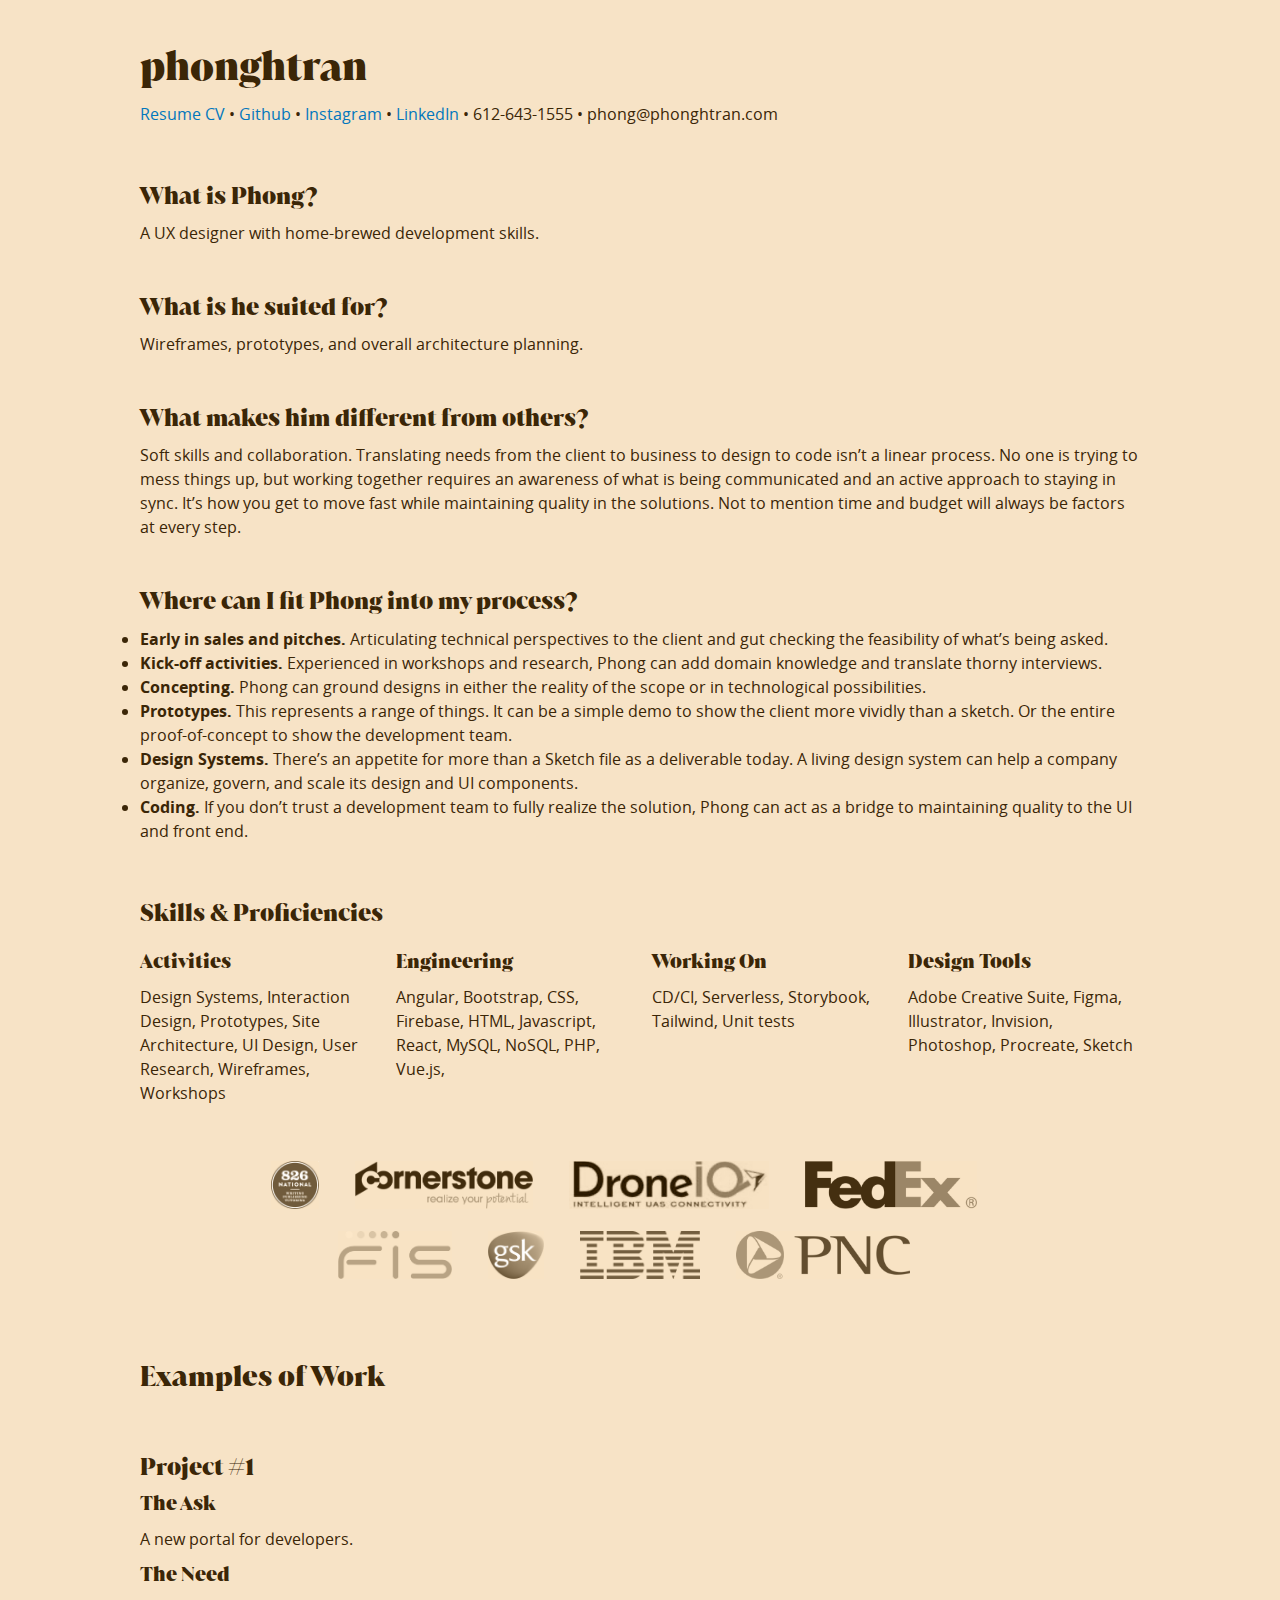
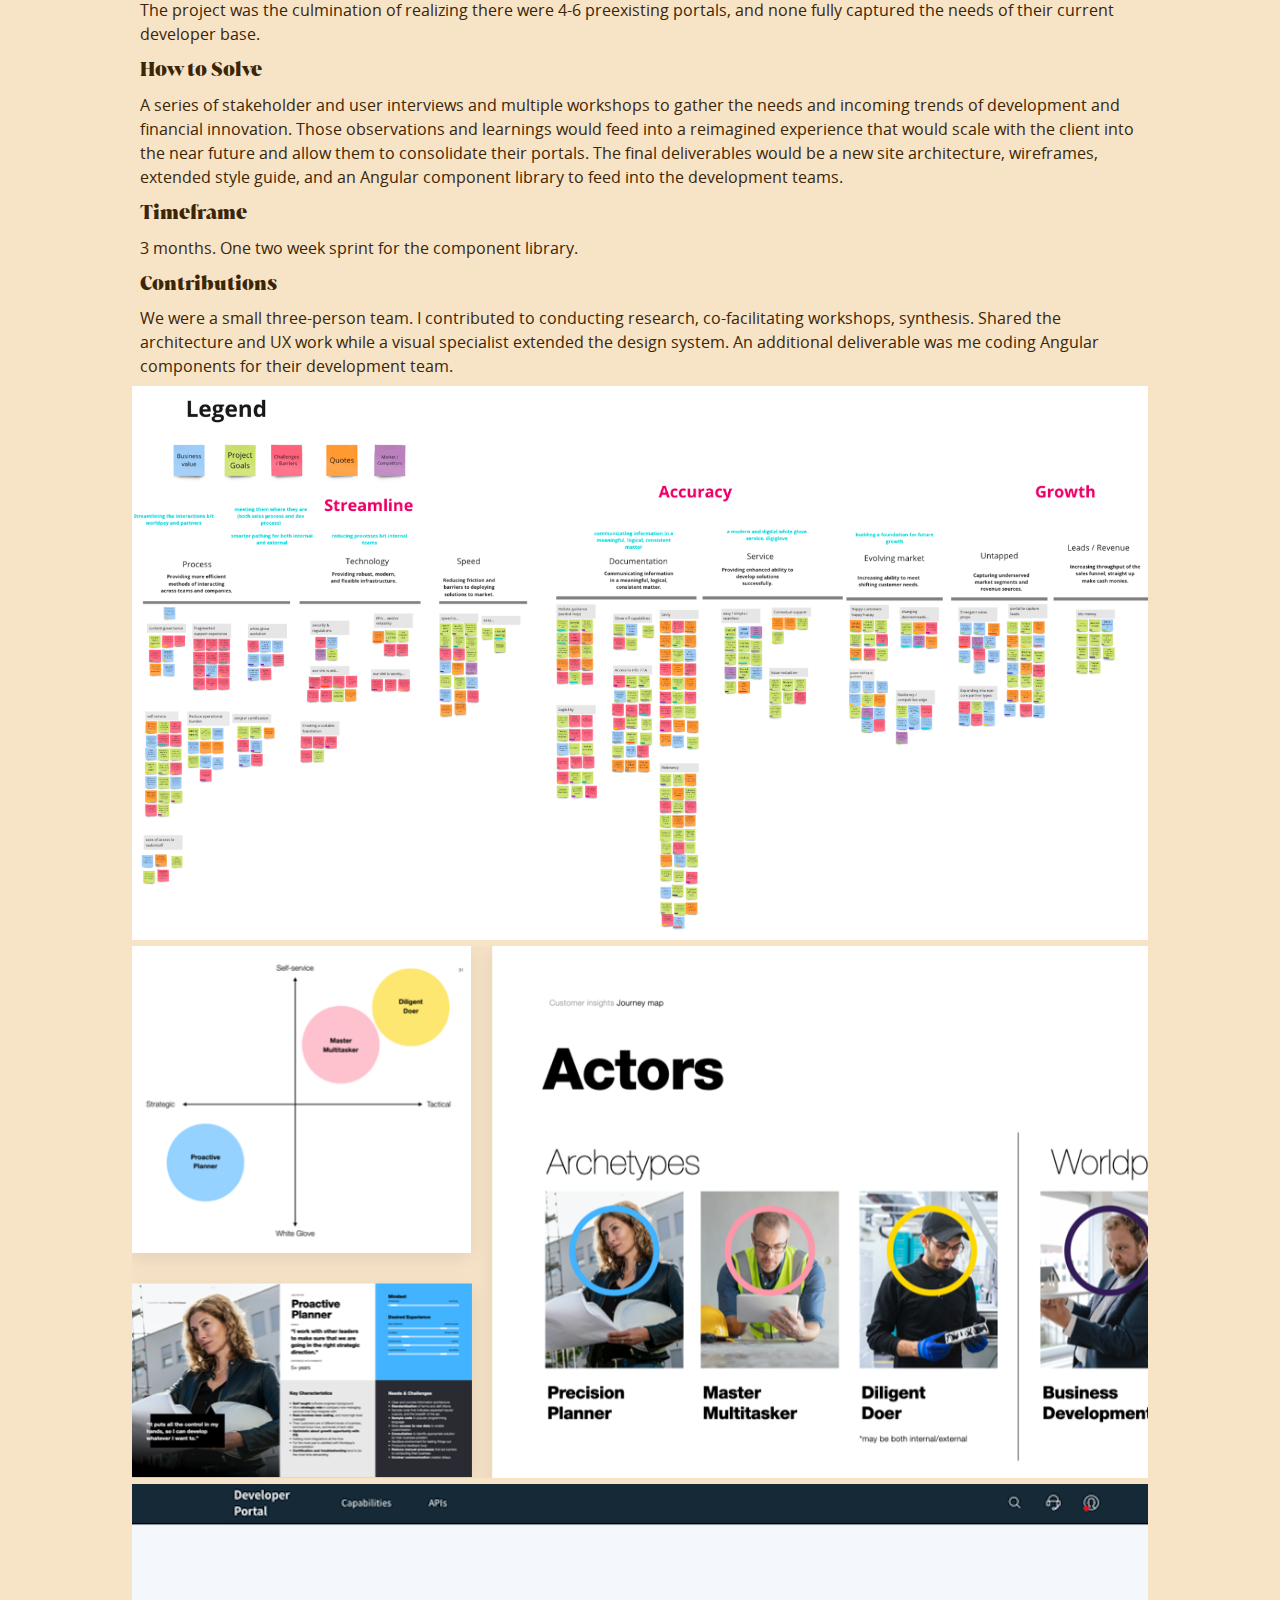
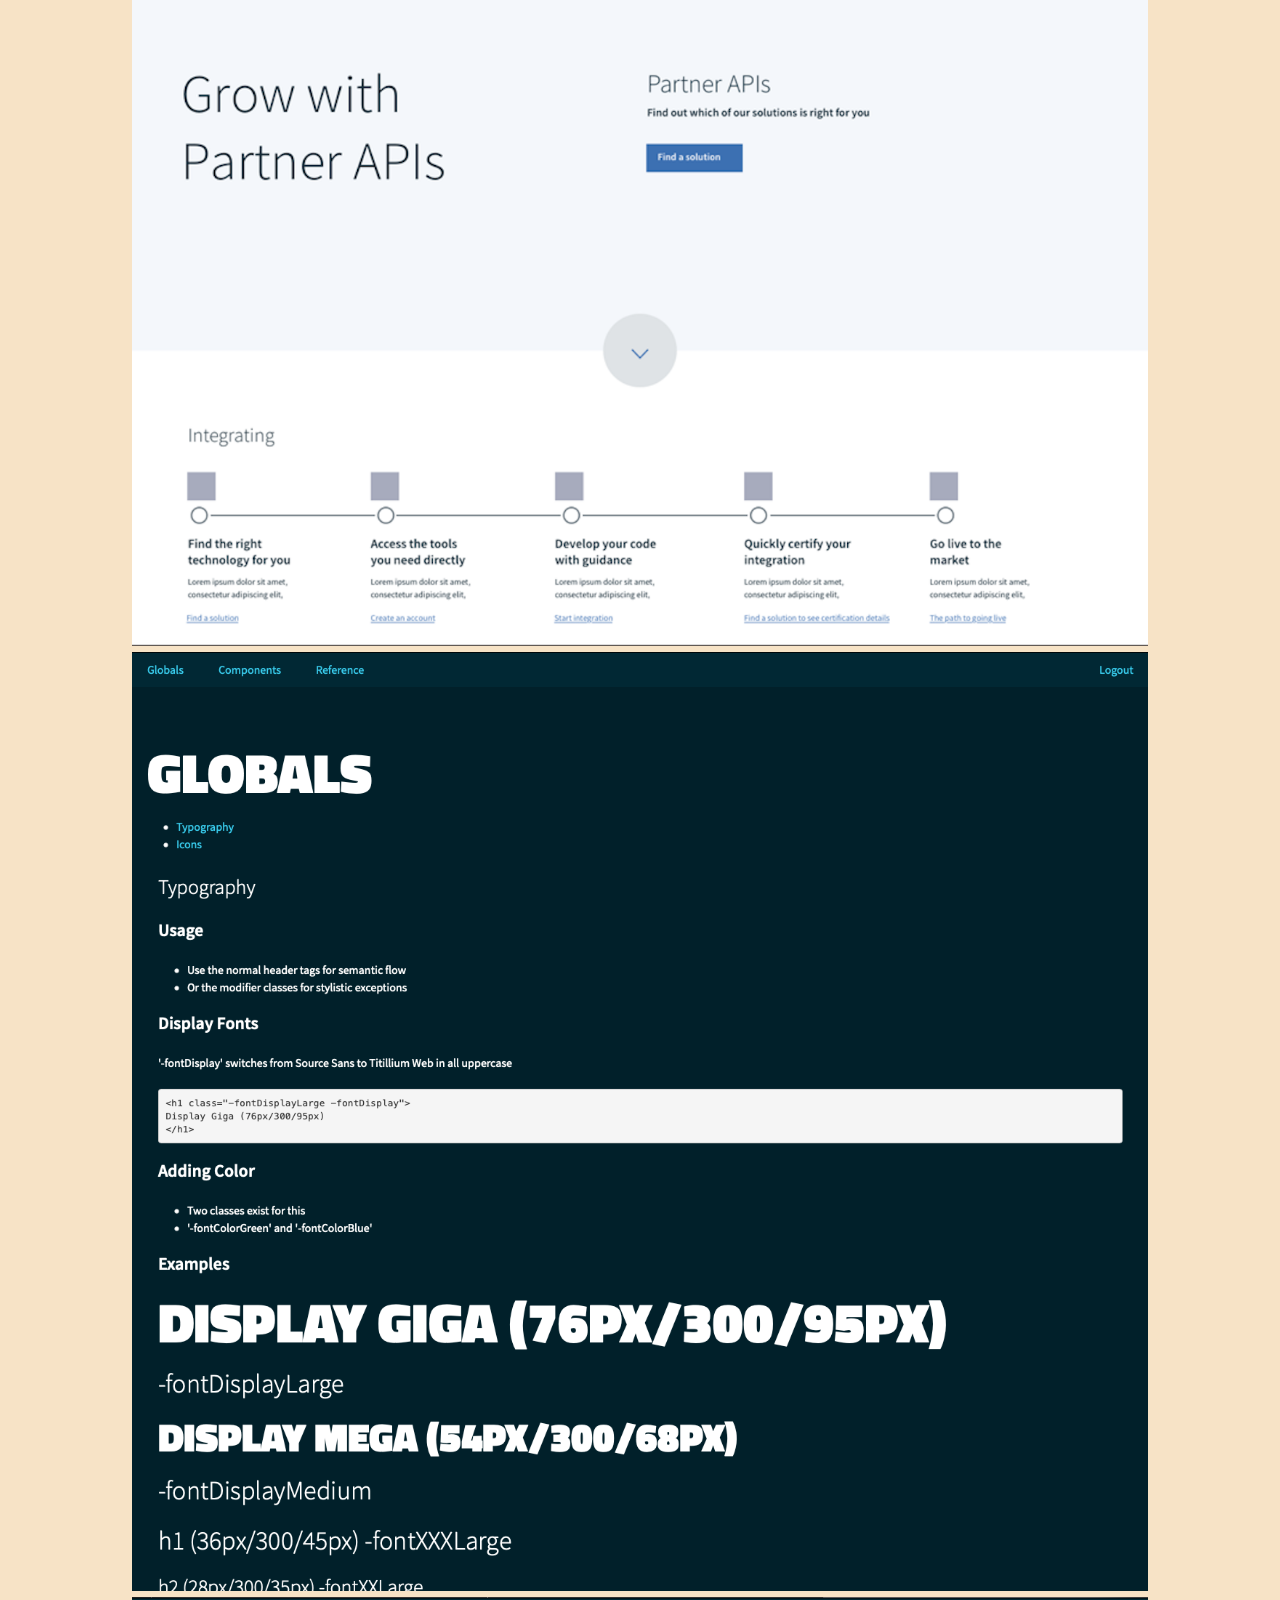
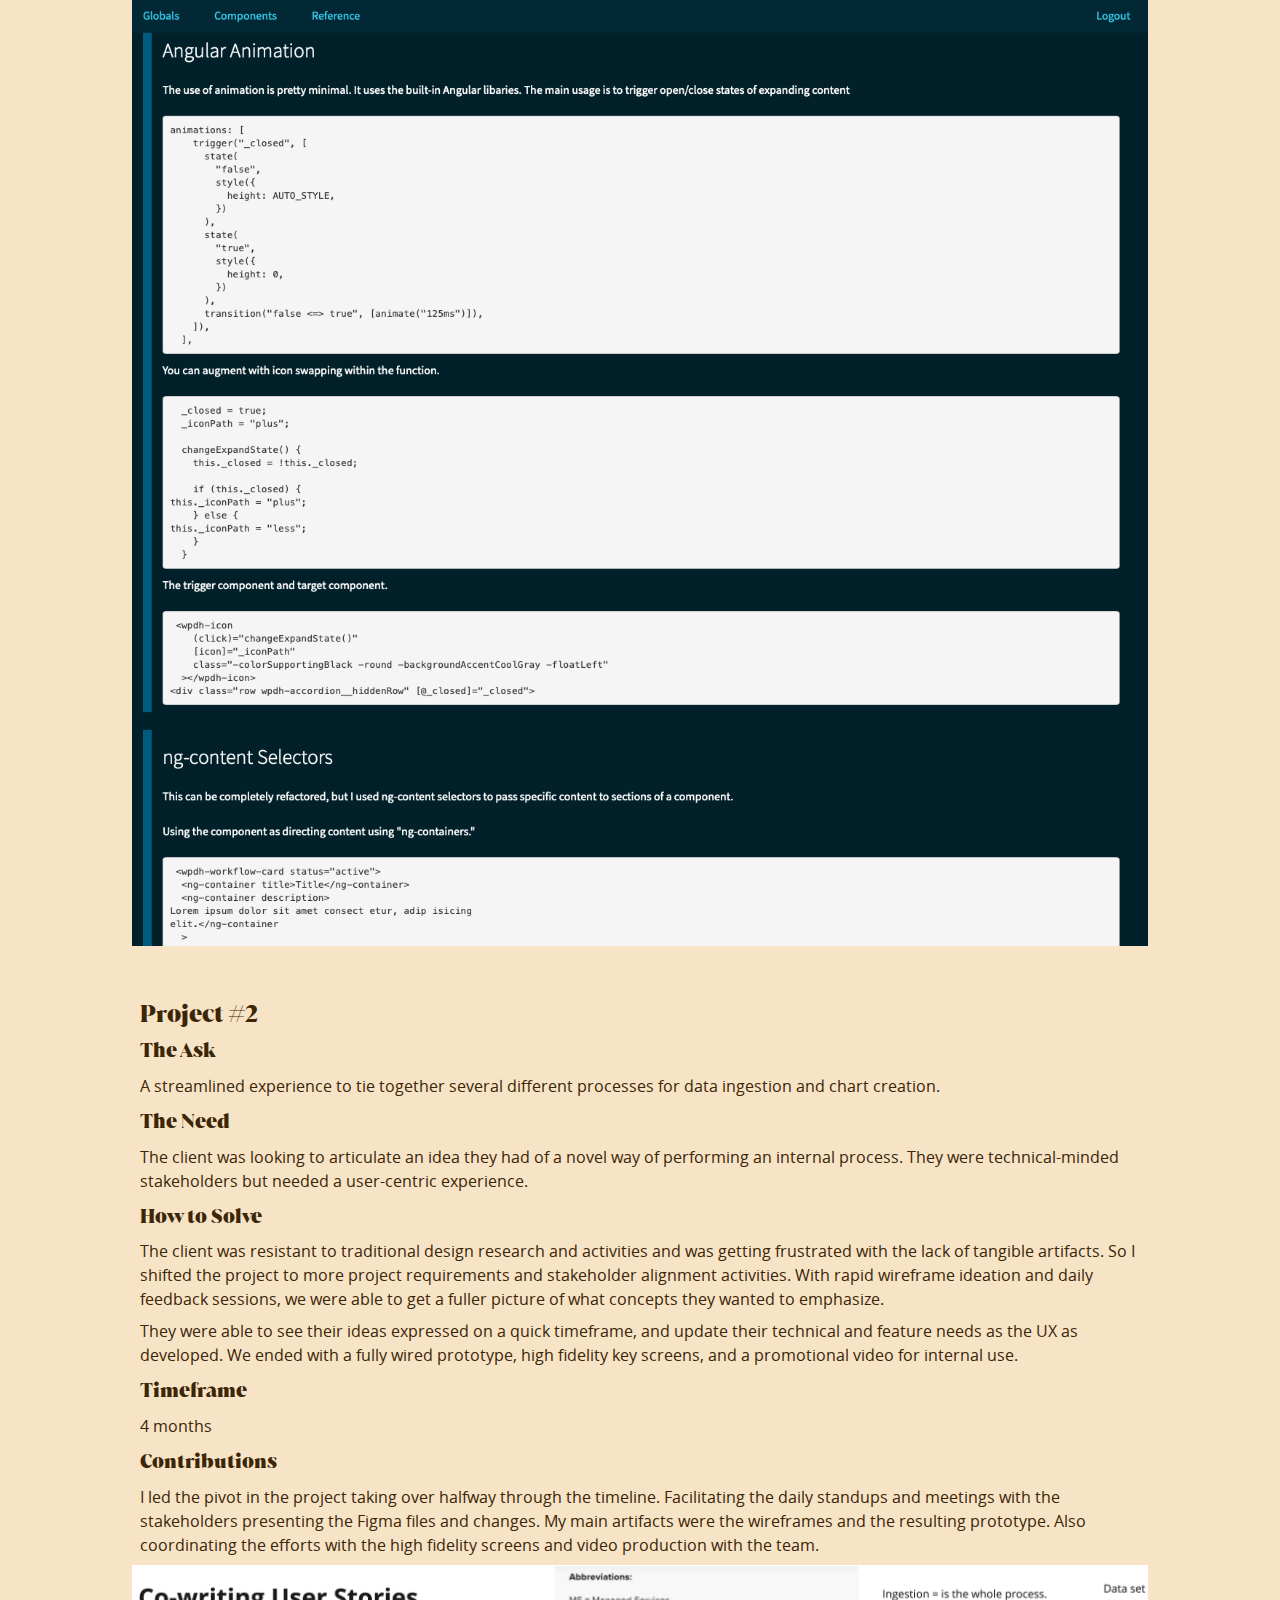
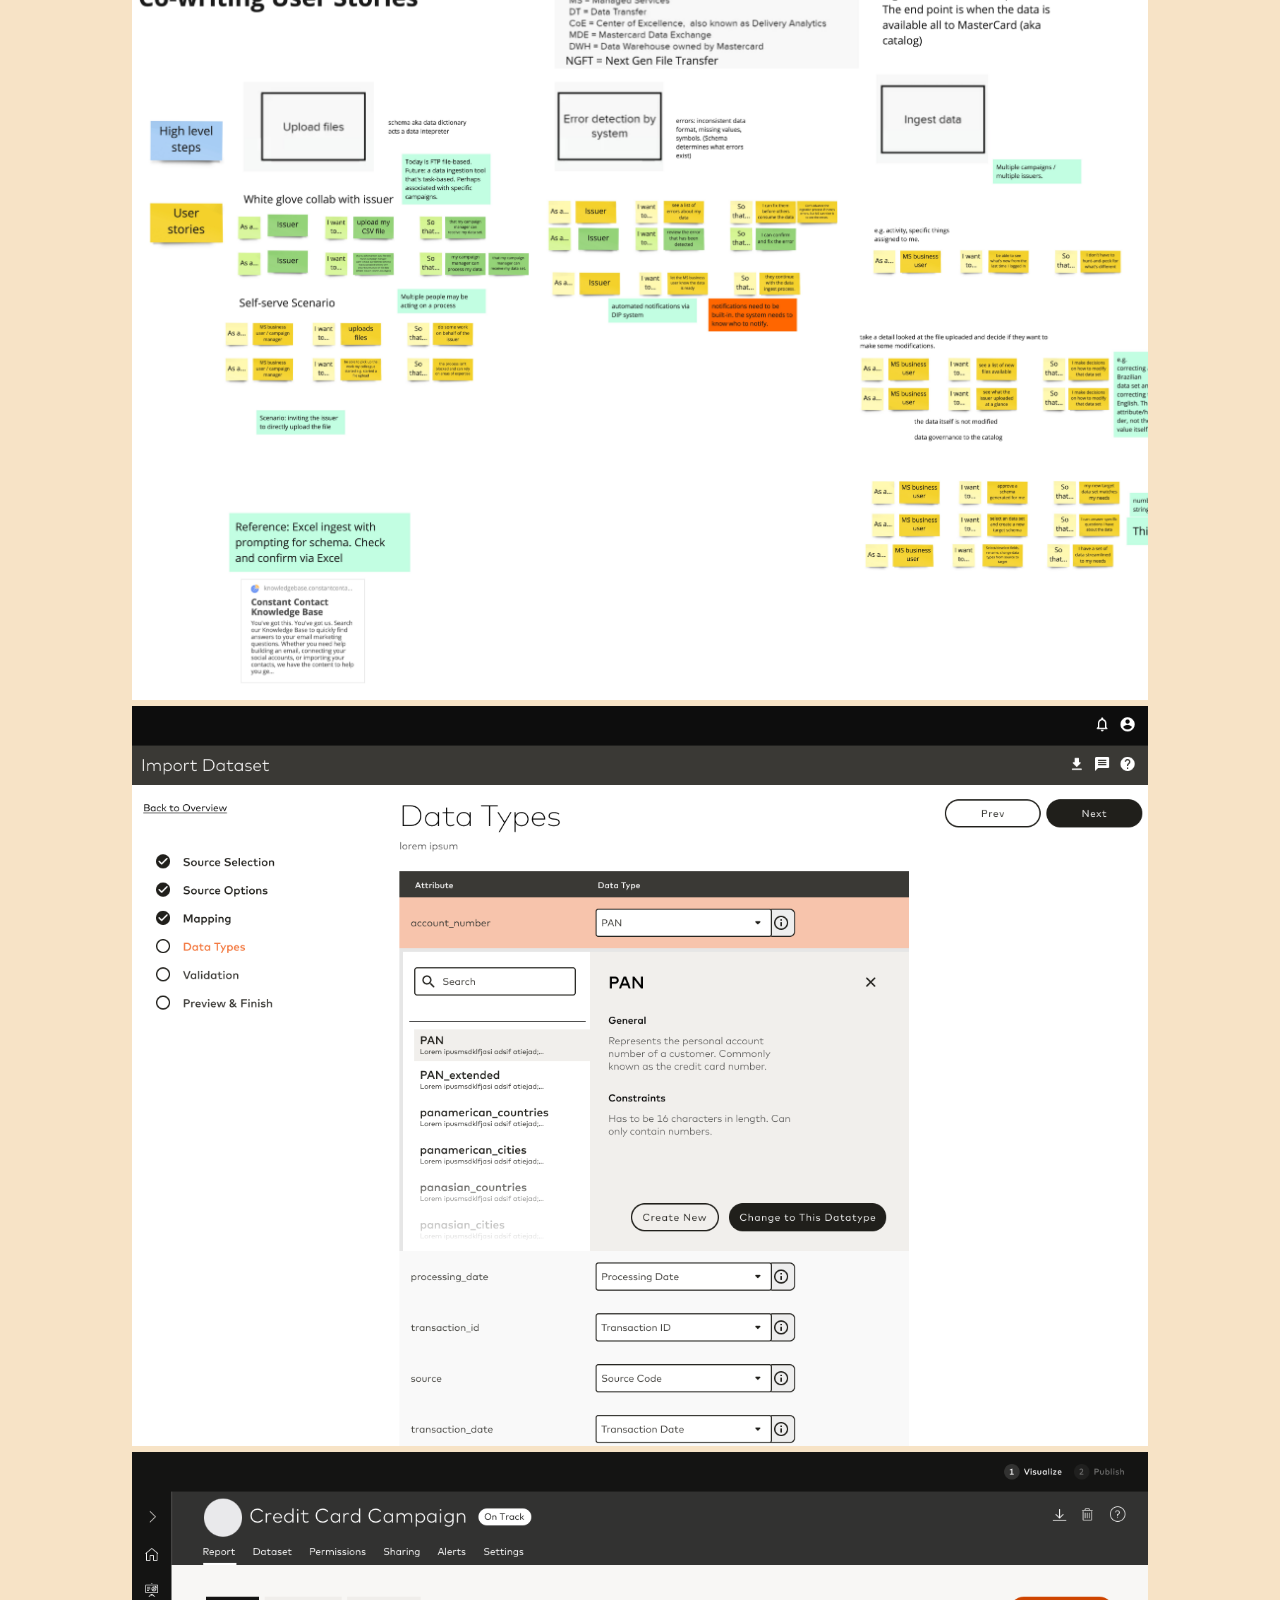
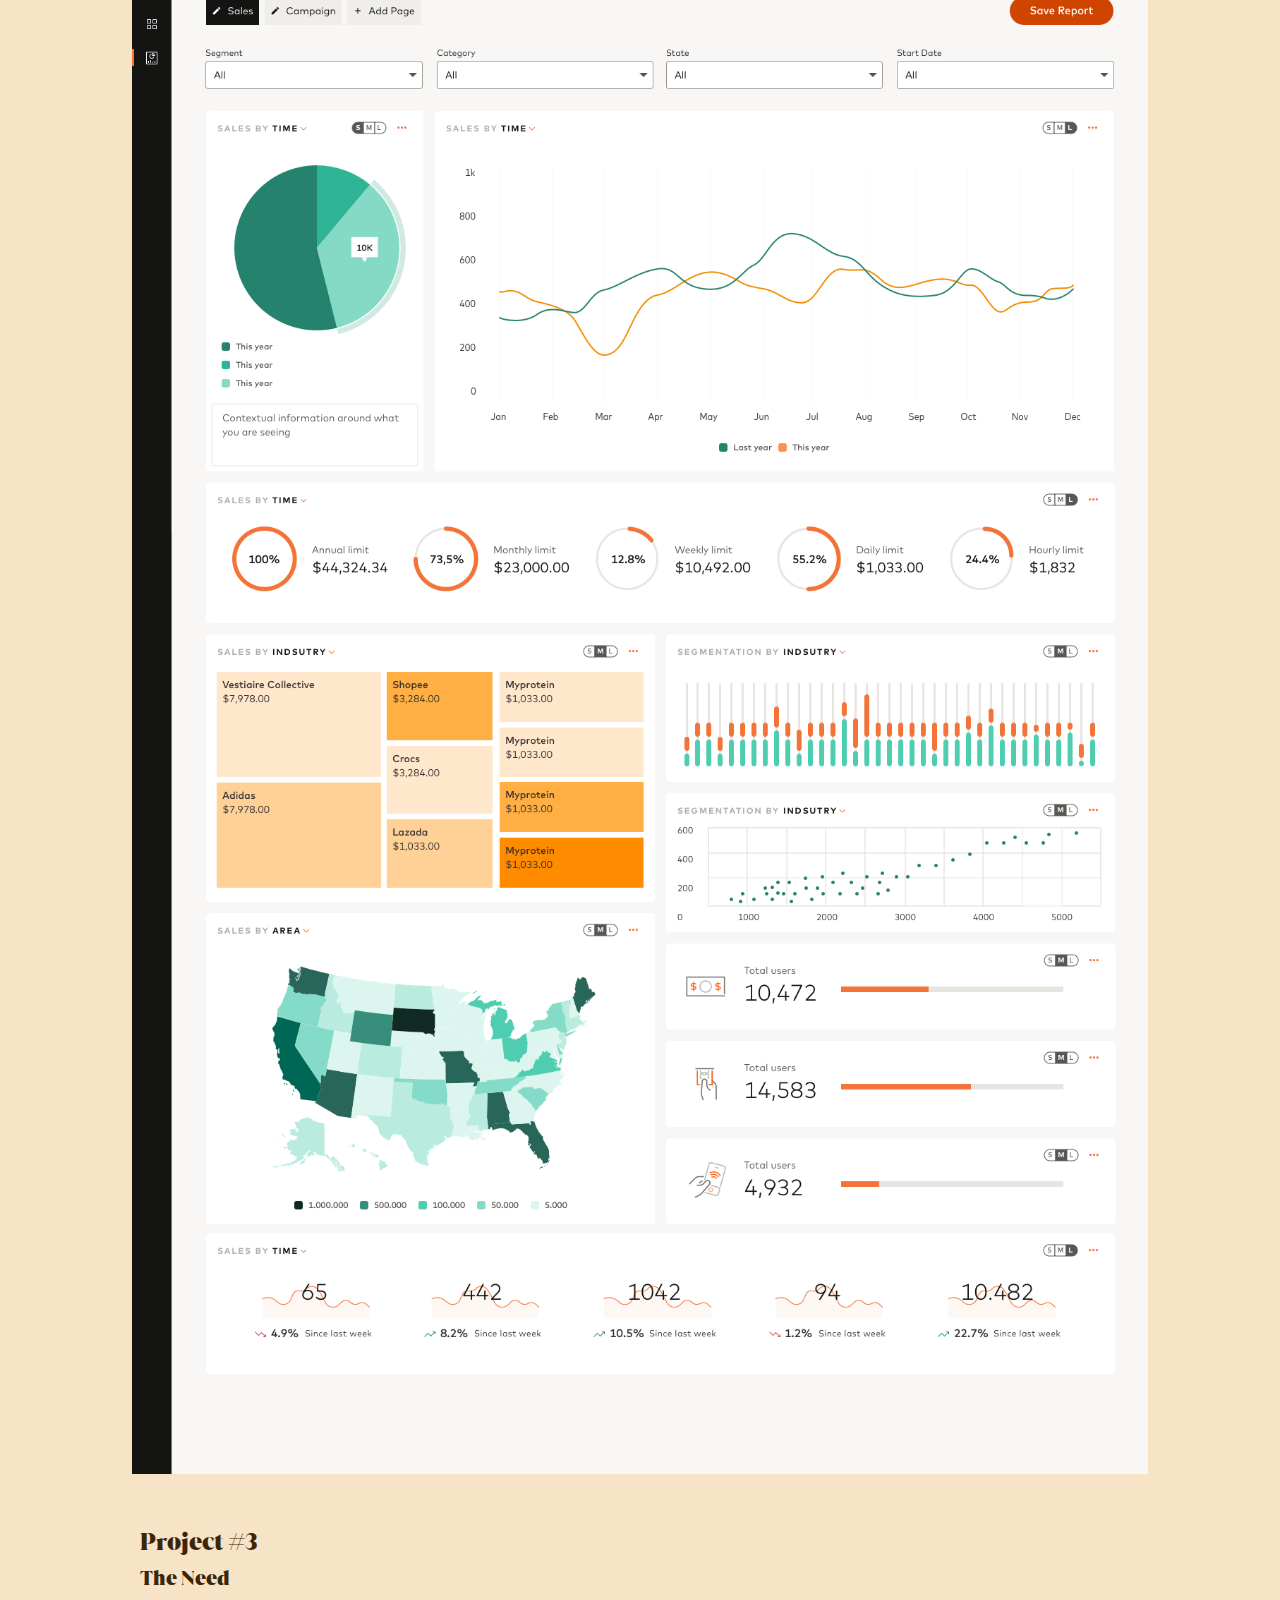
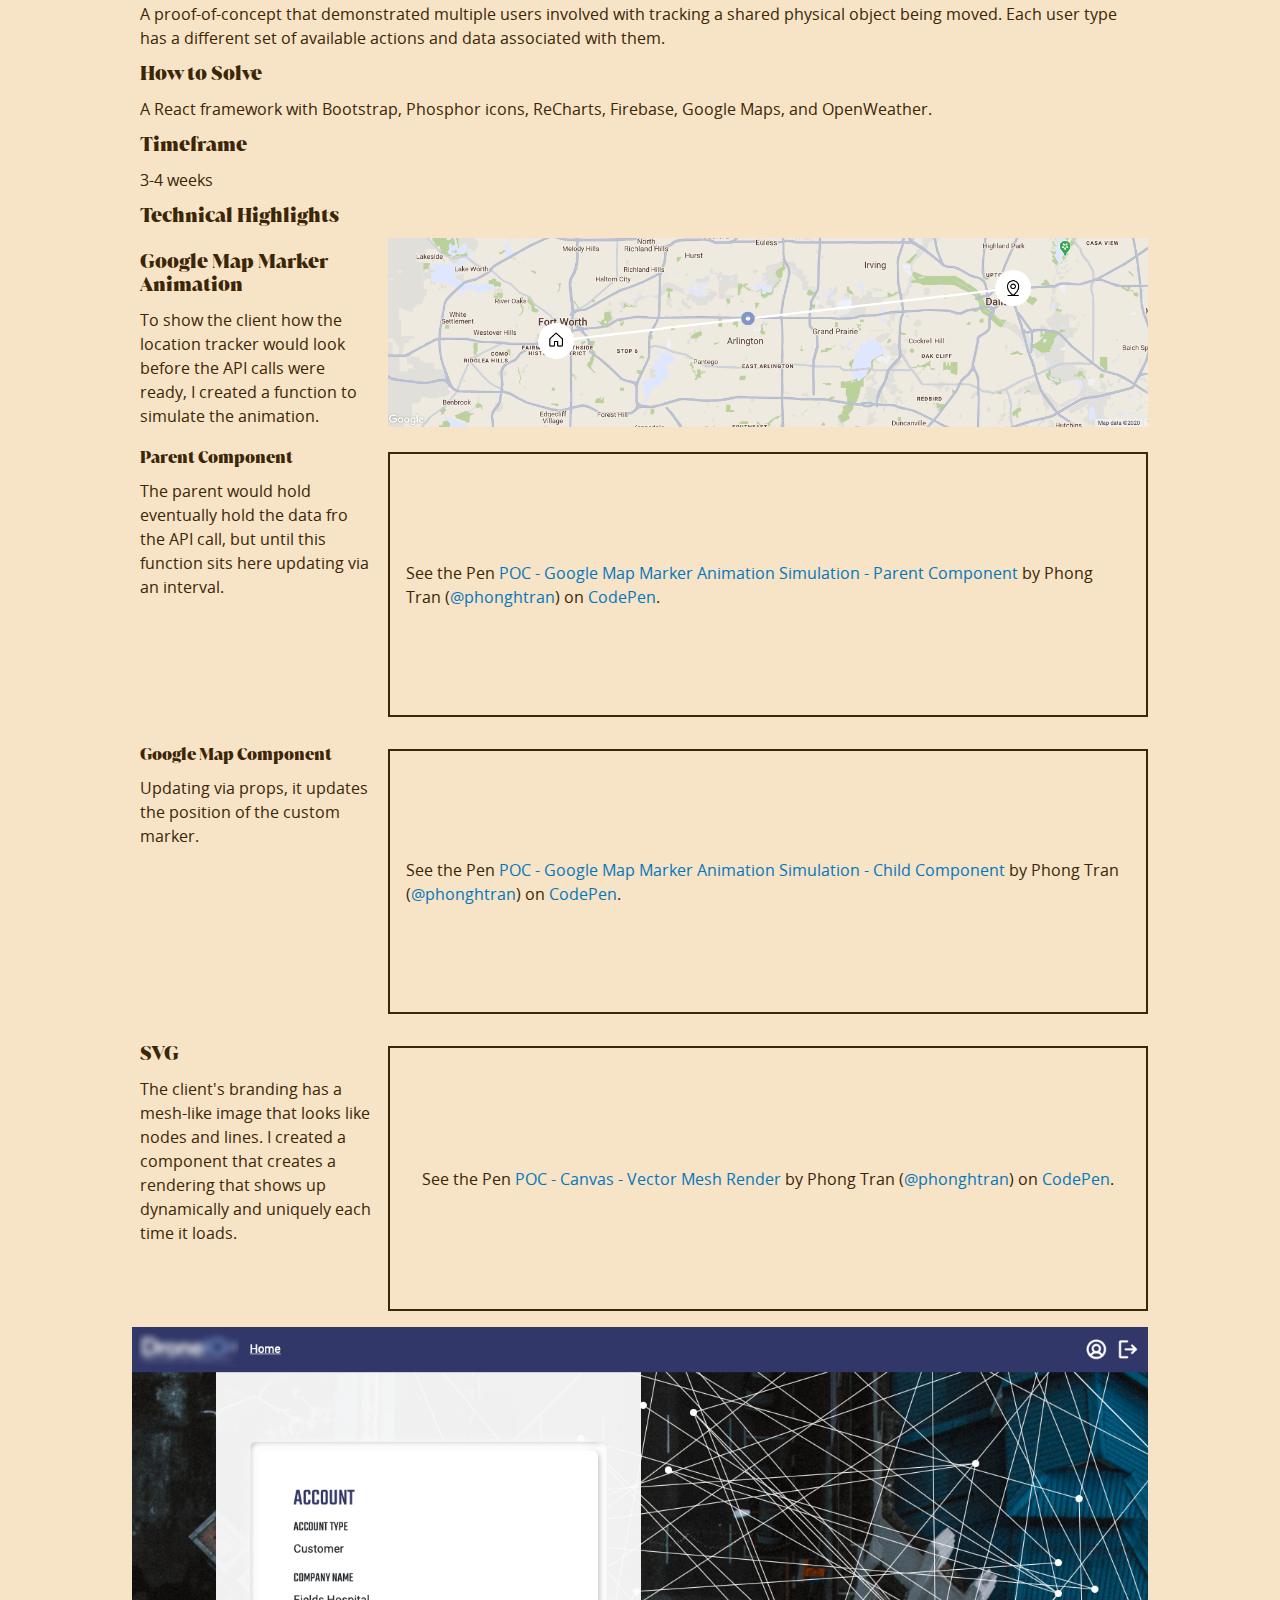
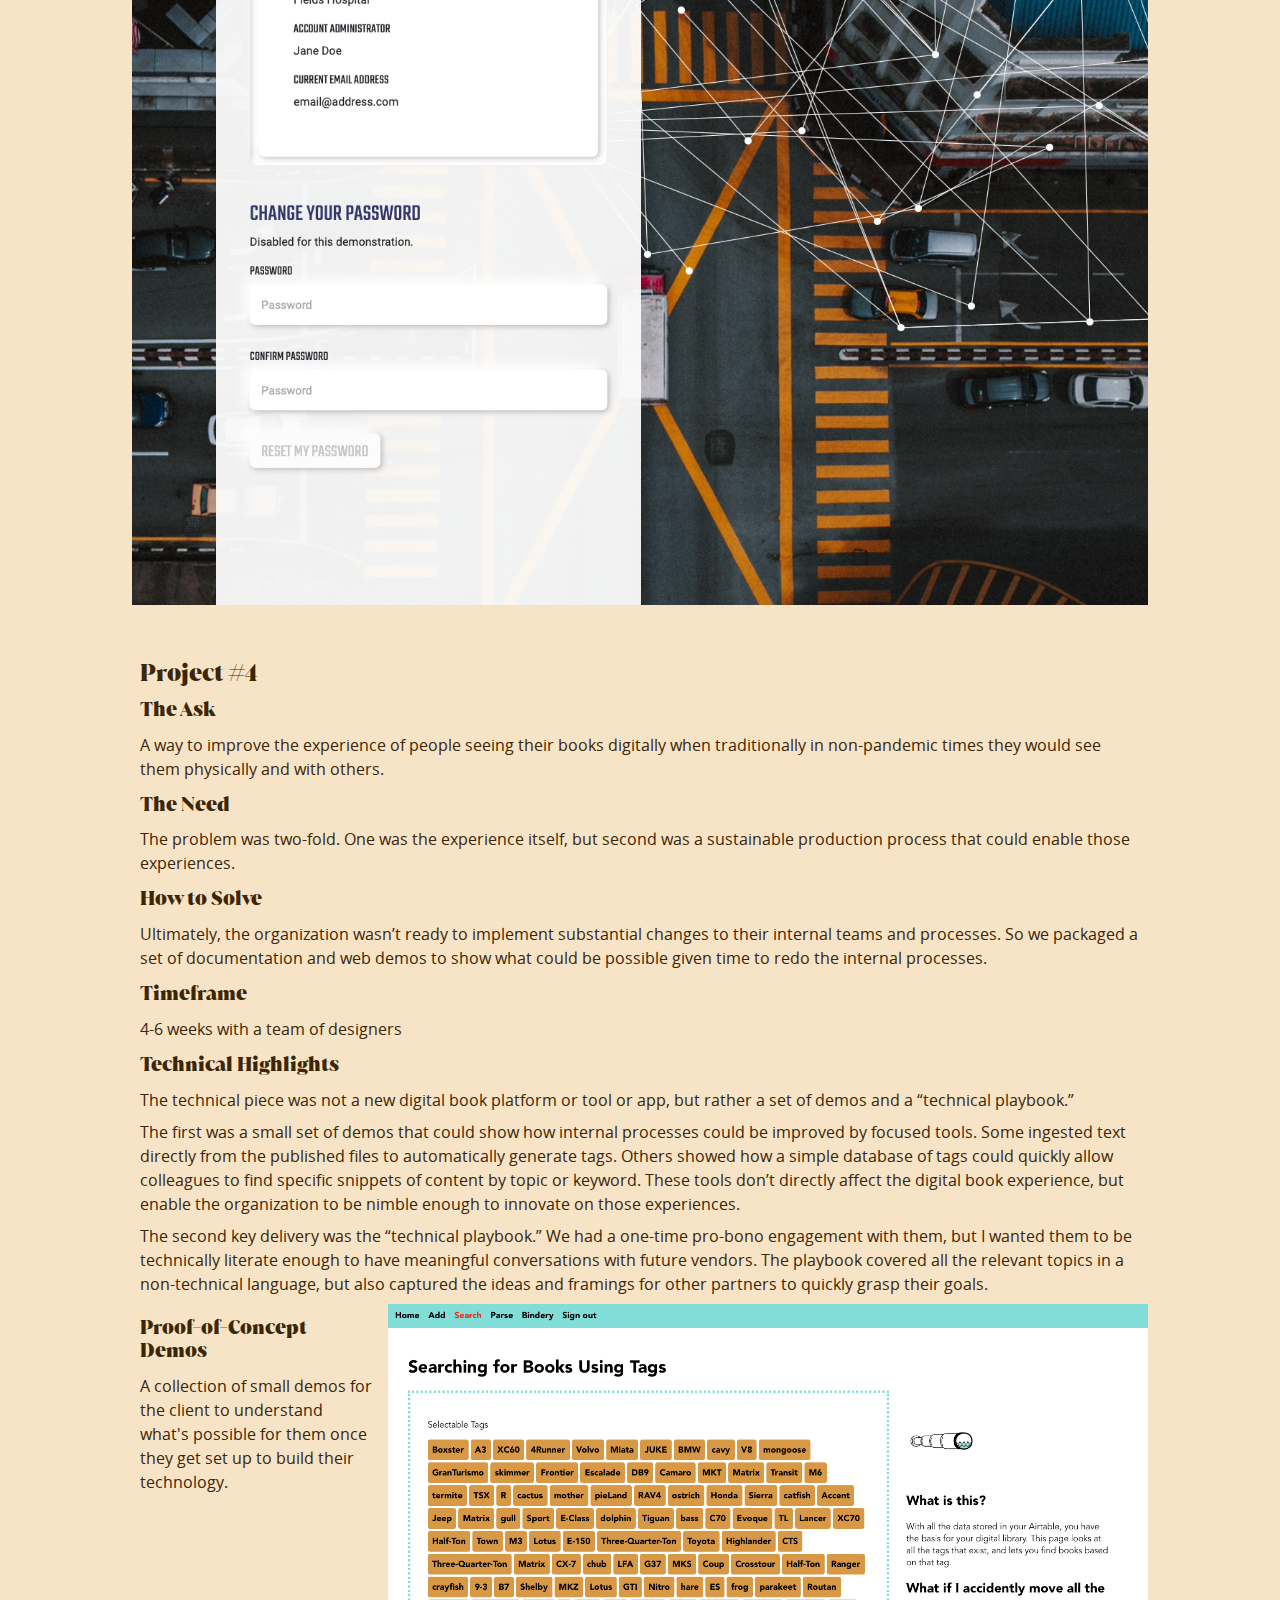
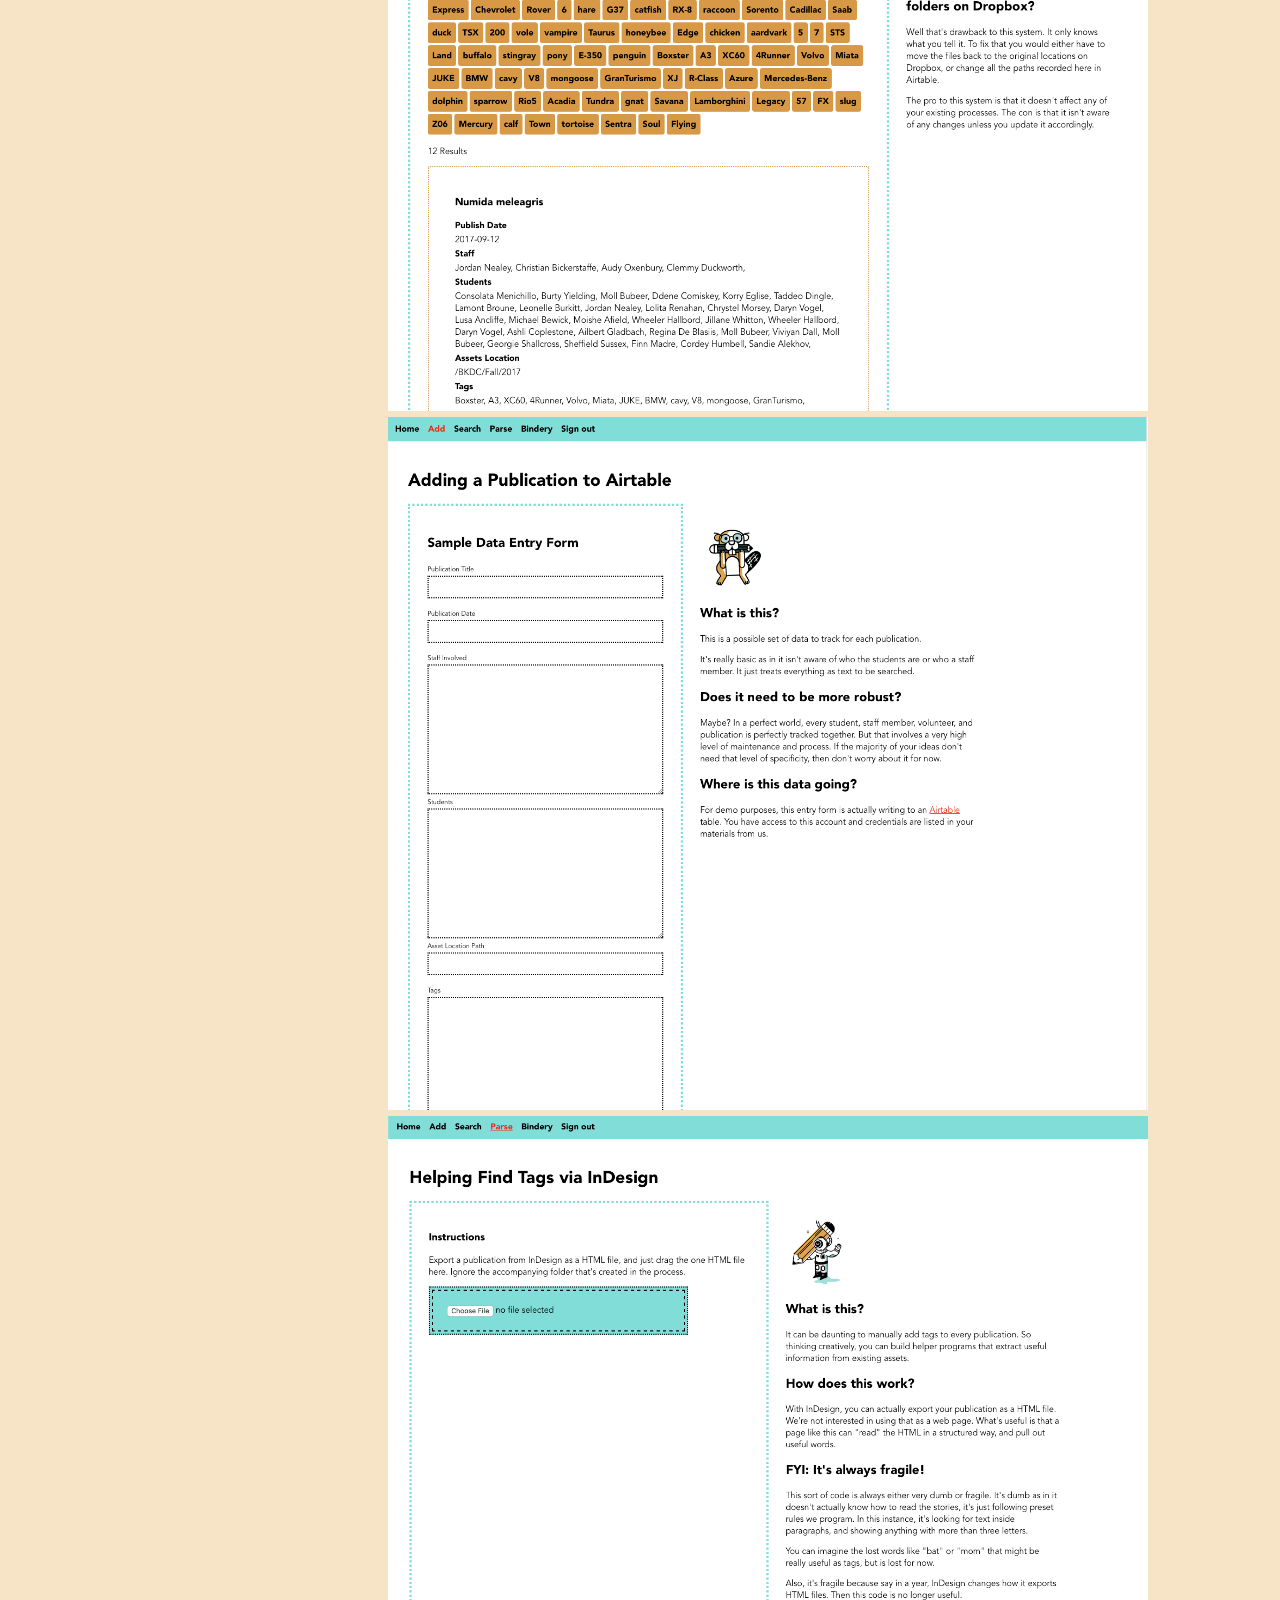
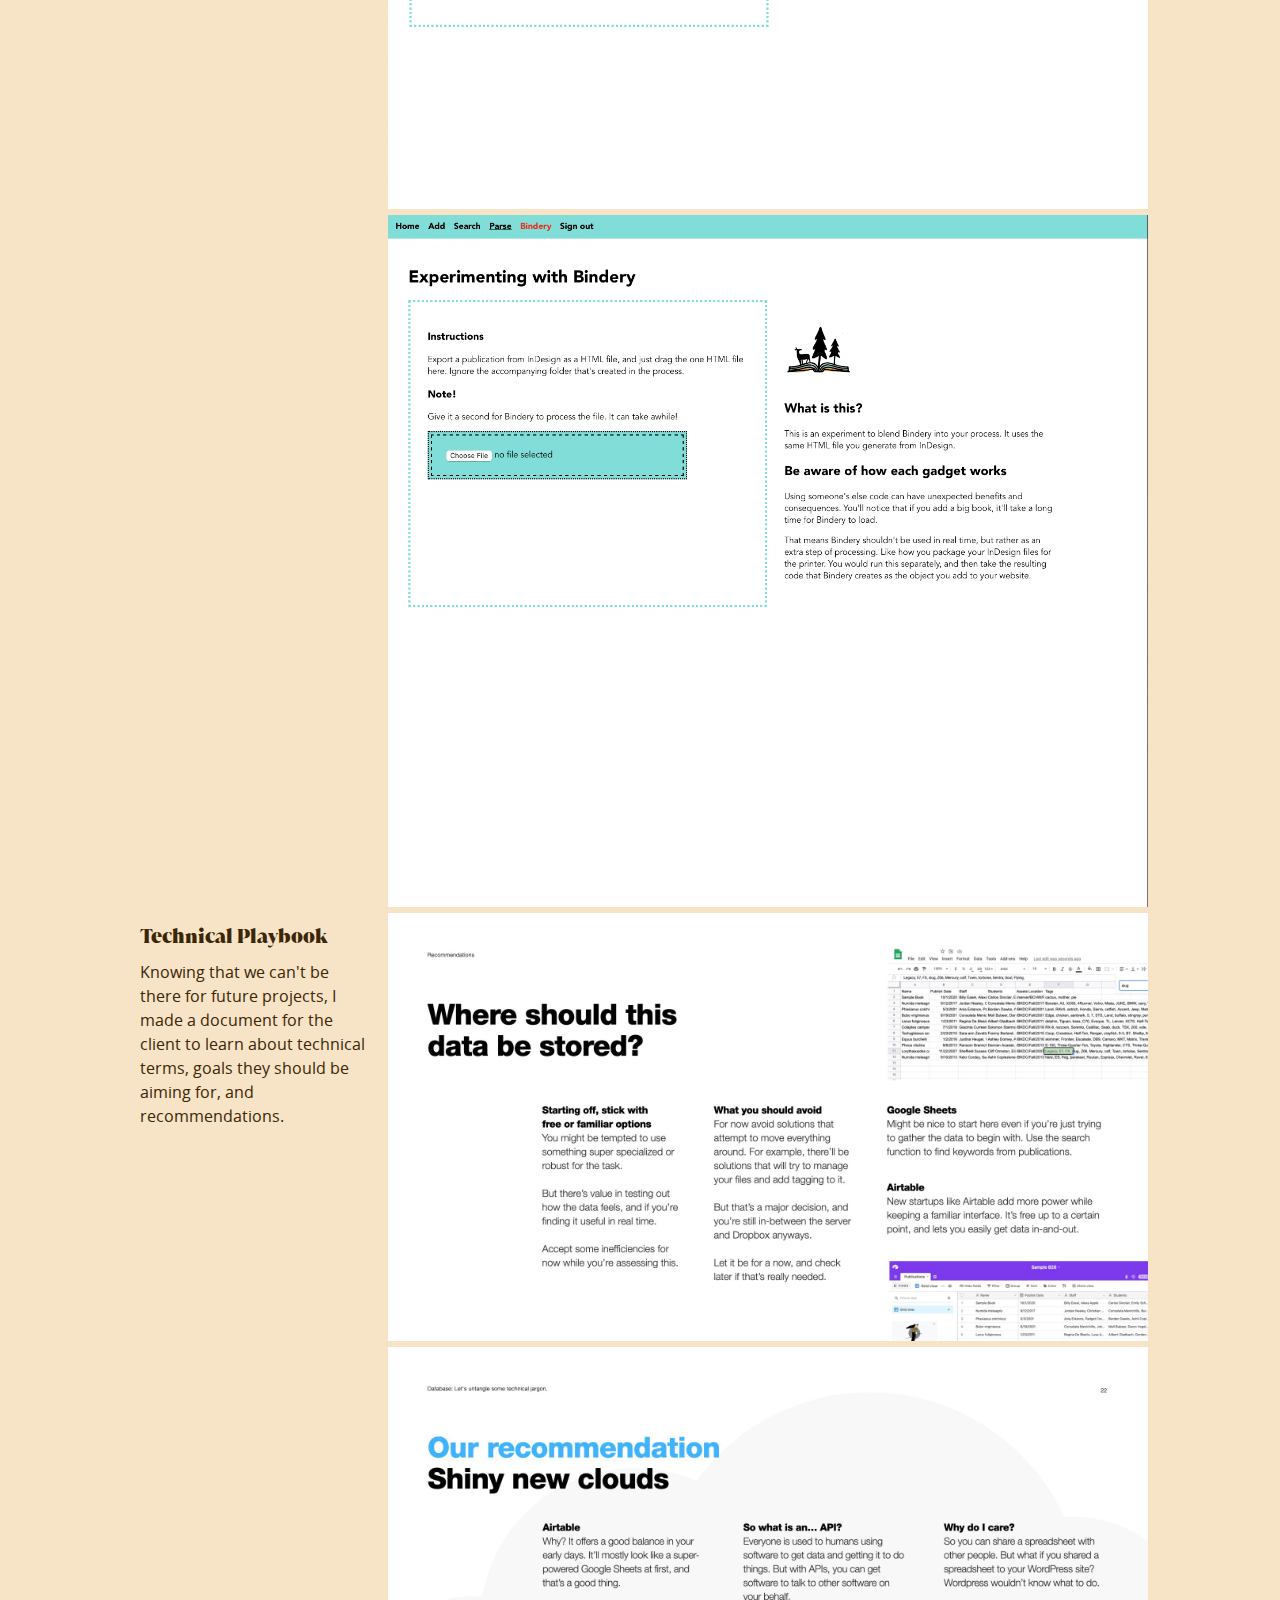
==== index.html @ 0b1acc61 "pivot more UX" ====
<!DOCTYPE html>
<html lang="en">
  <head>
    <meta charset="UTF-8" />
    <meta name="viewport" content="width=device-width, initial-scale=1.0" />
    <title>phonghtran LLC</title>

    <link rel="stylesheet" type="text/css" href="styles/mini-default.min.css" />
    <link rel="stylesheet" type="text/css" href="styles/fonts.css" />
    <link rel="stylesheet" type="text/css" href="styles/var-overrides.css" />
    <link rel="stylesheet" type="text/css" href="styles/elements.css" />
    <link rel="stylesheet" type="text/css" href="styles/classes.css" />
  </head>
  <body>
    <div class="container containerHomepage__wrapper">
      <!-- <div class="row">
        <div class="col-sm-12">
          Adjust website for: Recruiters, Creative Directors, Developer Leads,
          Small Business Owners
        </div>
      
      </div>
   row -->
      <div class="row">
        <div class="col-sm-12">
          <h1>phonghtran</h1>
          <div class="containerLinks__wrapper">
            <a
              href="https://www.dropbox.com/s/spg5vtdhh66bno9/phonghtran_resume.pdf?dl=0"
              target="_blank"
              >Resume CV</a
            >
            •

            <a href="https://github.com/phonghtran" target="_blank">Github</a> •

            <a href="https://www.instagram.com/phonghtran/" target="_blank"
              >Instagram</a
            >
            •

            <a href="https://www.linkedin.com/in/phonghtran/" target="_blank"
              >LinkedIn</a
            >
            • 612-643-1555 • phong@phonghtran.com
            <!-- <a
              href="https://www.etsy.com/shop/phonghtran?ref=seller-platform-mcnav"
              target="_blank"
              >Etsy</a
            > -->
          </div>
          <!--containerLinks__wrapper-->
        </div>
        <!-- col -->
      </div>
      <!-- row -->
      <div class="row">
        <div class="col-sm-12">
          <h3>What is Phong?</h3>
          <p>A UX designer with home-brewed development skills.</p>
          <h3>What is he suited for?</h3>
          <p>Wireframes, prototypes, and overall architecture planning.</p>
          <h3>What makes him different from others?</h3>
          <p>
            Soft skills and collaboration. Translating needs from the client to
            business to design to code isn’t a linear process. No one is trying
            to mess things up, but working together requires an awareness of
            what is being communicated and an active approach to staying in
            sync. It’s how you get to move fast while maintaining quality in the
            solutions. Not to mention time and budget will always be factors at
            every step.
          </p>
          <h3>Where can I fit Phong into my process?</h3>
          <ul>
            <li>
              <span class="--bold"> Early in sales and pitches.</span>
              Articulating technical perspectives to the client and gut checking
              the feasibility of what’s being asked.
            </li>
            <li>
              <span class="--bold"> Kick-off activities. </span>Experienced in
              workshops and research, Phong can add domain knowledge and
              translate thorny interviews.
            </li>
            <li>
              <span class="--bold"> Concepting. </span>Phong can ground designs
              in either the reality of the scope or in technological
              possibilities.
            </li>
            <li>
              <span class="--bold"> Prototypes. </span>This represents a range
              of things. It can be a simple demo to show the client more vividly
              than a sketch. Or the entire proof-of-concept to show the
              development team.
            </li>
            <li>
              <span class="--bold"> Design Systems.</span> There’s an appetite
              for more than a Sketch file as a deliverable today. A living
              design system can help a company organize, govern, and scale its
              design and UI components.
            </li>
            <li>
              <span class="--bold"> Coding. </span>If you don’t trust a
              development team to fully realize the solution, Phong can act as a
              bridge to maintaining quality to the UI and front end.
            </li>
          </ul>
        </div>
        <!-- col -->
      </div>
      <!-- row -->
      <div class="row">
        <div class="col-sm-12">
          <h3>Skills &amp; Proficiencies</h3>
        </div>
        <!-- col -->
      </div>
      <!-- row -->
      <div class="row">
        <div class="col-sm-12 col-md-3">
          <h4>Activities</h4>
          <p>
            Design Systems, Interaction Design, Prototypes, Site Architecture,
            UI Design, User Research, Wireframes, Workshops
          </p>
        </div>
        <!-- col -->
        <div class="col-sm-12 col-md-3">
          <h4>Engineering</h4>
          <p>
            Angular, Bootstrap, CSS, Firebase, HTML, Javascript, React, MySQL,
            NoSQL, PHP, Vue.js,
          </p>
        </div>
        <!-- col -->
        <div class="col-sm-12 col-md-3">
          <h4>Working On</h4>
          <p>CD/CI, Serverless, Storybook, Tailwind, Unit tests</p>
        </div>
        <!-- col -->
        <div class="col-sm-12 col-md-3">
          <h4>Design Tools</h4>
          <p>
            Adobe Creative Suite, Figma, Illustrator, Invision, Photoshop,
            Procreate, Sketch
          </p>
        </div>

        <!-- col -->
      </div>
      <!-- row -->

      <div class="row">
        <div
          class="col-sm-12 col-md-10 col-md-offset-1 containerHomepage__logoWrapper"
        >
          <img
            alt="logo of 826"
            class="containerHomepage__logo"
            src="assets/logos/826.png"
          />
          <img
            alt="logo of Cornerstone OnDemand"
            class="containerHomepage__logo"
            src="assets/logos/csod.png"
          />
          <img
            alt="logo of DroneIQ"
            class="containerHomepage__logo"
            src="assets/logos/DroneIQ.png"
          />
          <img
            alt="logo of FedEx"
            class="containerHomepage__logo"
            src="assets/logos/fedex.png"
          />
          <img
            alt="logo of FIS"
            class="containerHomepage__logo"
            src="assets/logos/fis.png"
          />
          <img
            alt="logo of GSK"
            class="containerHomepage__logo"
            src="assets/logos/gsk.png"
          />
          <img
            alt="logo of IBM"
            class="containerHomepage__logo"
            src="assets/logos/IBM.png"
          />
          <img
            alt="logo of PNC  Bank"
            class="containerHomepage__logo"
            src="assets/logos/pnc.png"
          />
        </div>
        <!-- col -->
      </div>
      <!-- row -->

      <div class="row">
        <div class="col-sm-12">
          <h2>Examples of Work</h2>
        </div>
        <!-- col -->
      </div>
      <!-- row -->
      <!-- row -->
      <div class="row">
        <div class="col-sm-12">
          <h3>Project #1</h3>

          <h4>The Ask</h4>
          <p>A new portal for developers.</p>
          <h4>The Need</h4>

          <p>
            The project was the culmination of realizing there were 4-6
            preexisting portals, and none fully captured the needs of their
            current developer base.
          </p>
          <h4>How to Solve</h4>

          <p>
            A series of stakeholder and user interviews and multiple workshops
            to gather the needs and incoming trends of development and financial
            innovation. Those observations and learnings would feed into a
            reimagined experience that would scale with the client into the near
            future and allow them to consolidate their portals. The final
            deliverables would be a new site architecture, wireframes, extended
            style guide, and an Angular component library to feed into the
            development teams.
          </p>
          <h4>Timeframe</h4>
          <p>3 months. One two week sprint for the component library.</p>

          <h4>Contributions</h4>
          <p>
            We were a small three-person team. I contributed to conducting
            research, co-facilitating workshops, synthesis. Shared the
            architecture and UX work while a visual specialist extended the
            design system. An additional deliverable was me coding Angular
            components for their development team.
          </p>

          <img
            alt="screenshot of research synthesis "
            src="assets/images/wp_5.png"
          />
          <img
            alt="screenshot of archetypes and personas"
            src="assets/images/wp_6.png"
          />
          <img
            alt="screenshot of a sample wireframe"
            src="assets/images/wp_4.png"
          />
          <img
            alt="screenshot of global CSS settings"
            src="assets/images/wp_1.png"
          />

          <img
            alt="screenshot of specific code snippets"
            src="assets/images/wp_3.png"
          />
        </div>
        <!-- col -->
      </div>
      <!-- row -->

      <div class="row">
        <div class="col-sm-12">
          <h3>Project #2</h3>

          <h4>The Ask</h4>
          <p>
            A streamlined experience to tie together several different processes
            for data ingestion and chart creation.
          </p>
          <h4>The Need</h4>

          <p>
            The client was looking to articulate an idea they had of a novel way
            of performing an internal process. They were technical-minded
            stakeholders but needed a user-centric experience.
          </p>
          <h4>How to Solve</h4>

          <p>
            The client was resistant to traditional design research and
            activities and was getting frustrated with the lack of tangible
            artifacts. So I shifted the project to more project requirements and
            stakeholder alignment activities. With rapid wireframe ideation and
            daily feedback sessions, we were able to get a fuller picture of
            what concepts they wanted to emphasize.
          </p>

          <p>
            They were able to see their ideas expressed on a quick timeframe,
            and update their technical and feature needs as the UX as developed.
            We ended with a fully wired prototype, high fidelity key screens,
            and a promotional video for internal use.
          </p>
          <h4>Timeframe</h4>
          <p>4 months</p>

          <h4>Contributions</h4>
          <p>
            I led the pivot in the project taking over halfway through the
            timeline. Facilitating the daily standups and meetings with the
            stakeholders presenting the Figma files and changes. My main
            artifacts were the wireframes and the resulting prototype. Also
            coordinating the efforts with the high fidelity screens and video
            production with the team.
          </p>

          <img
            alt="screenshot of research synthesis "
            src="assets/images/mc_1.jpg"
          />
          <img
            alt="screenshot of archetypes and personas"
            src="assets/images/mc_2.png"
          />
          <img
            alt="screenshot of a sample wireframe"
            src="assets/images/mc_3.png"
          />
        </div>
        <!-- col -->
      </div>
      <!-- row -->

      <div class="row">
        <div class="col-sm-12">
          <h3>Project #3</h3>

          <h4>The Need</h4>

          <p>
            A proof-of-concept that demonstrated multiple users involved with
            tracking a shared physical object being moved. Each user type has a
            different set of available actions and data associated with them.
          </p>
          <h4>How to Solve</h4>

          <p>
            A React framework with Bootstrap, Phosphor icons, ReCharts,
            Firebase, Google Maps, and OpenWeather.
          </p>
          <h4>Timeframe</h4>
          <p>3-4 weeks</p>

          <h4>Technical Highlights</h4>
        </div>
        <!-- col -->
      </div>
      <!-- row -->
      <div class="row">
        <div class="col-sm-12 col-md-3">
          <h4>Google Map Marker Animation</h4>
          <p>
            To show the client how the location tracker would look before the
            API calls were ready, I created a function to simulate the
            animation.
          </p>
        </div>
        <!-- col -->

        <div class="col-sm-12 col-md-9">
          <img
            alt="screenshot of custom google map"
            src="assets/images/droneiq_googlemaps.png"
          />
        </div>
        <!-- col -->
      </div>
      <!-- row -->
      <div class="row">
        <div class="col-sm-12 col-md-3">
          <h5>Parent Component</h5>
          <p>
            The parent would hold eventually hold the data fro the API call, but
            until this function sits here updating via an interval.
          </p>
        </div>
        <!-- col -->

        <div class="col-sm-12 col-md-9">
          <p
            class="codepen"
            data-height="265"
            data-theme-id="dark"
            data-default-tab="js"
            data-user="phonghtran"
            data-slug-hash="ZEprbww"
            style="
              height: 265px;
              box-sizing: border-box;
              display: flex;
              align-items: center;
              justify-content: center;
              border: 2px solid;
              margin: 1em 0;
              padding: 1em;
            "
            data-pen-title="POC - Google Map Marker Animation Simulation - Parent Component"
          >
            <span
              >See the Pen
              <a href="https://codepen.io/phonghtran/pen/ZEprbww">
                POC - Google Map Marker Animation Simulation - Parent
                Component</a
              >
              by Phong Tran (<a href="https://codepen.io/phonghtran"
                >@phonghtran</a
              >) on <a href="https://codepen.io">CodePen</a>.</span
            >
          </p>
          <script
            async
            src="https://cpwebassets.codepen.io/assets/embed/ei.js"
          ></script>
        </div>
        <!-- col -->
      </div>
      <!-- row -->

      <div class="row">
        <div class="col-sm-12 col-md-3">
          <h5>Google Map Component</h5>
          <p>
            Updating via props, it updates the position of the custom marker.
          </p>
        </div>
        <!-- col -->

        <div class="col-sm-12 col-md-9">
          <p
            class="codepen"
            data-height="265"
            data-theme-id="dark"
            data-default-tab="js"
            data-user="phonghtran"
            data-slug-hash="QWKQjRx"
            style="
              height: 265px;
              box-sizing: border-box;
              display: flex;
              align-items: center;
              justify-content: center;
              border: 2px solid;
              margin: 1em 0;
              padding: 1em;
            "
            data-pen-title="POC - Google Map Marker Animation Simulation - Child Component"
          >
            <span
              >See the Pen
              <a href="https://codepen.io/phonghtran/pen/QWKQjRx">
                POC - Google Map Marker Animation Simulation - Child
                Component</a
              >
              by Phong Tran (<a href="https://codepen.io/phonghtran"
                >@phonghtran</a
              >) on <a href="https://codepen.io">CodePen</a>.</span
            >
          </p>
          <script
            async
            src="https://cpwebassets.codepen.io/assets/embed/ei.js"
          ></script>
        </div>
        <!-- col -->
      </div>
      <!-- row -->

      <div class="row">
        <div class="col-sm-12 col-md-3">
          <h4>SVG</h4>

          <p>
            The client's branding has a mesh-like image that looks like nodes
            and lines. I created a component that creates a rendering that shows
            up dynamically and uniquely each time it loads.
          </p>
        </div>
        <!-- col -->

        <div class="col-sm-12 col-md-9">
          <p
            class="codepen"
            data-height="265"
            data-theme-id="dark"
            data-default-tab="js"
            data-user="phonghtran"
            data-slug-hash="poEajXQ"
            style="
              height: 265px;
              box-sizing: border-box;
              display: flex;
              align-items: center;
              justify-content: center;
              border: 2px solid;
              margin: 1em 0;
              padding: 1em;
            "
            data-pen-title="POC - Canvas - Vector Mesh Render"
          >
            <span
              >See the Pen
              <a href="https://codepen.io/phonghtran/pen/poEajXQ">
                POC - Canvas - Vector Mesh Render</a
              >
              by Phong Tran (<a href="https://codepen.io/phonghtran"
                >@phonghtran</a
              >) on <a href="https://codepen.io">CodePen</a>.</span
            >
          </p>
          <script
            async
            src="https://cpwebassets.codepen.io/assets/embed/ei.js"
          ></script>
        </div>
        <!-- col -->
      </div>
      <!-- row -->
      <div class="row">
        <div class="col-sm-12">
          <img
            alt="screenshot of a vector mesh rendered on load"
            src="assets/images/droneiq_canvasvectors.png"
          />
        </div>
        <!-- col -->
      </div>
      <!-- row -->
      <div class="row">
        <div class="col-sm-12">
          <h3>Project #4</h3>
          <h4>The Ask</h4>
          <p>
            A way to improve the experience of people seeing their books
            digitally when traditionally in non-pandemic times they would see
            them physically and with others.
          </p>
          <h4>The Need</h4>

          <p>
            The problem was two-fold. One was the experience itself, but second
            was a sustainable production process that could enable those
            experiences.
          </p>
          <h4>How to Solve</h4>

          <p>
            Ultimately, the organization wasn’t ready to implement substantial
            changes to their internal teams and processes. So we packaged a set
            of documentation and web demos to show what could be possible given
            time to redo the internal processes.
          </p>
          <h4>Timeframe</h4>
          <p>4-6 weeks with a team of designers</p>

          <h4>Technical Highlights</h4>
          <p>
            The technical piece was not a new digital book platform or tool or
            app, but rather a set of demos and a “technical playbook.”
          </p>

          <p>
            The first was a small set of demos that could show how internal
            processes could be improved by focused tools. Some ingested text
            directly from the published files to automatically generate tags.
            Others showed how a simple database of tags could quickly allow
            colleagues to find specific snippets of content by topic or keyword.
            These tools don’t directly affect the digital book experience, but
            enable the organization to be nimble enough to innovate on those
            experiences.
          </p>

          <p>
            The second key delivery was the “technical playbook.” We had a
            one-time pro-bono engagement with them, but I wanted them to be
            technically literate enough to have meaningful conversations with
            future vendors. The playbook covered all the relevant topics in a
            non-technical language, but also captured the ideas and framings for
            other partners to quickly grasp their goals.
          </p>
        </div>
        <!-- col -->
      </div>
      <!-- row -->
      <div class="row">
        <div class="col-sm-12 col-md-3">
          <h4>Proof-of-Concept Demos</h4>

          <p>
            A collection of small demos for the client to understand what's
            possible for them once they get set up to build their technology.
          </p>
        </div>
        <!-- col -->
        <div class="col-sm-9">
          <img
            alt="screenshot of demo that searches a database by tags"
            src="assets/images/826_demos_1.png"
          />
          <img
            alt="screenshot of demo that adds data to a Airtable table"
            src="assets/images/826_demos_2.png"
          />
          <img
            alt="screenshot of demo that extracts tags from Indesign files"
            src="assets/images/826_demos_3.png"
          />
          <img
            alt="screenshot of demo using a library they liked"
            src="assets/images/826_demos_4.png"
          />
        </div>
        <!-- col -->
      </div>
      <!-- row -->
      <div class="row">
        <div class="col-sm-12 col-md-3">
          <h4>Technical Playbook</h4>

          <p>
            Knowing that we can't be there for future projects, I made a
            document for the client to learn about technical terms, goals they
            should be aiming for, and recommendations.
          </p>
        </div>

        <div class="col-sm-9">
          <img
            alt="screenshot of presentation with tips on data storage"
            src="assets/images/826_playbook_1.jpeg"
          />
          <img
            alt="screenshot of presentation  on our database recommendations"
            src="assets/images/826_playbook_2.jpeg"
          />
          <img
            alt="screenshot of presentation  of advanced database concepts"
            src="assets/images/826_playbook_3.jpeg"
          />
          <img
            alt="screenshot of presentation talking about dev partners"
            src="assets/images/826_playbook_4.jpeg"
          />
        </div>
        <!-- col -->
      </div>

      <div class="row">
        <div class="col-sm-12">
          <h2>Contact &amp; Links</h2>
          <div class="containerLinks__wrapper">
            <a
              href="https://www.dropbox.com/s/spg5vtdhh66bno9/phonghtran_resume.pdf?dl=0"
              target="_blank"
              >Resume CV</a
            >
            •

            <a href="https://github.com/phonghtran" target="_blank">Github</a> •

            <a href="https://www.instagram.com/phonghtran/">Instagram</a> •

            <a href="https://www.linkedin.com/in/phonghtran/" target="_blank"
              >LinkedIn</a
            >
            • 612-643-1555 • phong@phonghtran.com
            <!-- <a
              href="https://www.etsy.com/shop/phonghtran?ref=seller-platform-mcnav"
              target="_blank"
              >Etsy</a
            > -->
          </div>
          <!--containerLinks__wrapper-->
        </div>
        <!-- col -->
      </div>
      <!-- row -->
    </div>
    <!-- containerHomepage__wrapper -->
  </body>
</html>
---- styles/mini-default.min.css ----
﻿:root{--fore-color:#111;--secondary-fore-color:#444;--back-color:#f8f8f8;--secondary-back-color:#f0f0f0;--blockquote-color:#f57c00;--pre-color:#1565c0;--border-color:#aaa;--secondary-border-color:#ddd;--heading-ratio:1.19;--universal-margin:.5rem;--universal-padding:.5rem;--universal-border-radius:.125rem;--a-link-color:#0277bd;--a-visited-color:#01579b}html{font-size:16px}a,b,del,em,i,ins,q,span,strong,u{font-size:1em}html,*{font-family:-apple-system, BlinkMacSystemFont, "Segoe UI", Roboto, Ubuntu, "Helvetica Neue", Helvetica, sans-serif;line-height:1.5;-webkit-text-size-adjust:100%}*{font-size:1rem}body{margin:0;color:var(--fore-color);background:var(--back-color)}details{display:block}summary{display:list-item}abbr[title]{border-bottom:none;text-decoration:underline dotted}input{overflow:visible}img{max-width:100%;height:auto}h1,h2,h3,h4,h5,h6{line-height:1.2;margin:calc(1.5 * var(--universal-margin)) var(--universal-margin);font-weight:500}h1 small,h2 small,h3 small,h4 small,h5 small,h6 small{color:var(--secondary-fore-color);display:block;margin-top:-.25rem}h1{font-size:calc(1rem * var(--heading-ratio) * var(--heading-ratio) * var(--heading-ratio) * var(--heading-ratio))}h2{font-size:calc(1rem * var(--heading-ratio) * var(--heading-ratio) * var(--heading-ratio))}h3{font-size:calc(1rem * var(--heading-ratio) * var(--heading-ratio))}h4{font-size:calc(1rem * var(--heading-ratio))}h5{font-size:1rem}h6{font-size:calc(1rem / var(--heading-ratio))}p{margin:var(--universal-margin)}ol,ul{margin:var(--universal-margin);padding-left:calc(2 * var(--universal-margin))}b,strong{font-weight:700}hr{box-sizing:content-box;border:0;line-height:1.25em;margin:var(--universal-margin);height:.0625rem;background:linear-gradient(to right, transparent, var(--border-color) 20%, var(--border-color) 80%, transparent)}blockquote{display:block;position:relative;font-style:italic;color:var(--secondary-fore-color);margin:var(--universal-margin);padding:calc(3 * var(--universal-padding));border:.0625rem solid var(--secondary-border-color);border-left:.375rem solid var(--blockquote-color);border-radius:0 var(--universal-border-radius) var(--universal-border-radius) 0}blockquote:before{position:absolute;top:calc(0rem - var(--universal-padding));left:0;font-family:sans-serif;font-size:3rem;font-weight:700;content:"\201c";color:var(--blockquote-color)}blockquote[cite]:after{font-style:normal;font-size:.75em;font-weight:700;content:"\a—  " attr(cite);white-space:pre}code,kbd,pre,samp{font-family:Menlo, Consolas, monospace;font-size:.85em}code{background:var(--secondary-back-color);border-radius:var(--universal-border-radius);padding:calc(var(--universal-padding) / 4) calc(var(--universal-padding) / 2)}kbd{background:var(--fore-color);color:var(--back-color);border-radius:var(--universal-border-radius);padding:calc(var(--universal-padding) / 4) calc(var(--universal-padding) / 2)}pre{overflow:auto;background:var(--secondary-back-color);padding:calc(1.5 * var(--universal-padding));margin:var(--universal-margin);border:.0625rem solid var(--secondary-border-color);border-left:.25rem solid var(--pre-color);border-radius:0 var(--universal-border-radius) var(--universal-border-radius) 0}sup,sub,code,kbd{line-height:0;position:relative;vertical-align:baseline}small,sup,sub,figcaption{font-size:.75em}sup{top:-.5em}sub{bottom:-.25em}figure{margin:var(--universal-margin)}figcaption{color:var(--secondary-fore-color)}a{text-decoration:none}a:link{color:var(--a-link-color)}a:visited{color:var(--a-visited-color)}a:hover,a:focus{text-decoration:underline}.container{margin:0 auto;padding:0 calc(1.5 * var(--universal-padding))}.row{box-sizing:border-box;display:flex;flex:0 1 auto;flex-flow:row wrap}.col-sm,[class^='col-sm-'],[class^='col-sm-offset-'],.row[class*='cols-sm-']>*{box-sizing:border-box;flex:0 0 auto;padding:0 calc(var(--universal-padding) / 2)}.col-sm,.row.cols-sm>*{max-width:100%;flex-grow:1;flex-basis:0}.col-sm-1,.row.cols-sm-1>*{max-width:8.33333%;flex-basis:8.33333%}.col-sm-offset-0{margin-left:0}.col-sm-2,.row.cols-sm-2>*{max-width:16.66667%;flex-basis:16.66667%}.col-sm-offset-1{margin-left:8.33333%}.col-sm-3,.row.cols-sm-3>*{max-width:25%;flex-basis:25%}.col-sm-offset-2{margin-left:16.66667%}.col-sm-4,.row.cols-sm-4>*{max-width:33.33333%;flex-basis:33.33333%}.col-sm-offset-3{margin-left:25%}.col-sm-5,.row.cols-sm-5>*{max-width:41.66667%;flex-basis:41.66667%}.col-sm-offset-4{margin-left:33.33333%}.col-sm-6,.row.cols-sm-6>*{max-width:50%;flex-basis:50%}.col-sm-offset-5{margin-left:41.66667%}.col-sm-7,.row.cols-sm-7>*{max-width:58.33333%;flex-basis:58.33333%}.col-sm-offset-6{margin-left:50%}.col-sm-8,.row.cols-sm-8>*{max-width:66.66667%;flex-basis:66.66667%}.col-sm-offset-7{margin-left:58.33333%}.col-sm-9,.row.cols-sm-9>*{max-width:75%;flex-basis:75%}.col-sm-offset-8{margin-left:66.66667%}.col-sm-10,.row.cols-sm-10>*{max-width:83.33333%;flex-basis:83.33333%}.col-sm-offset-9{margin-left:75%}.col-sm-11,.row.cols-sm-11>*{max-width:91.66667%;flex-basis:91.66667%}.col-sm-offset-10{margin-left:83.33333%}.col-sm-12,.row.cols-sm-12>*{max-width:100%;flex-basis:100%}.col-sm-offset-11{margin-left:91.66667%}.col-sm-normal{order:initial}.col-sm-first{order:-999}.col-sm-last{order:999}@media screen and (min-width: 768px){.col-md,[class^='col-md-'],[class^='col-md-offset-'],.row[class*='cols-md-']>*{box-sizing:border-box;flex:0 0 auto;padding:0 calc(var(--universal-padding) / 2)}.col-md,.row.cols-md>*{max-width:100%;flex-grow:1;flex-basis:0}.col-md-1,.row.cols-md-1>*{max-width:8.33333%;flex-basis:8.33333%}.col-md-offset-0{margin-left:0}.col-md-2,.row.cols-md-2>*{max-width:16.66667%;flex-basis:16.66667%}.col-md-offset-1{margin-left:8.33333%}.col-md-3,.row.cols-md-3>*{max-width:25%;flex-basis:25%}.col-md-offset-2{margin-left:16.66667%}.col-md-4,.row.cols-md-4>*{max-width:33.33333%;flex-basis:33.33333%}.col-md-offset-3{margin-left:25%}.col-md-5,.row.cols-md-5>*{max-width:41.66667%;flex-basis:41.66667%}.col-md-offset-4{margin-left:33.33333%}.col-md-6,.row.cols-md-6>*{max-width:50%;flex-basis:50%}.col-md-offset-5{margin-left:41.66667%}.col-md-7,.row.cols-md-7>*{max-width:58.33333%;flex-basis:58.33333%}.col-md-offset-6{margin-left:50%}.col-md-8,.row.cols-md-8>*{max-width:66.66667%;flex-basis:66.66667%}.col-md-offset-7{margin-left:58.33333%}.col-md-9,.row.cols-md-9>*{max-width:75%;flex-basis:75%}.col-md-offset-8{margin-left:66.66667%}.col-md-10,.row.cols-md-10>*{max-width:83.33333%;flex-basis:83.33333%}.col-md-offset-9{margin-left:75%}.col-md-11,.row.cols-md-11>*{max-width:91.66667%;flex-basis:91.66667%}.col-md-offset-10{margin-left:83.33333%}.col-md-12,.row.cols-md-12>*{max-width:100%;flex-basis:100%}.col-md-offset-11{margin-left:91.66667%}.col-md-normal{order:initial}.col-md-first{order:-999}.col-md-last{order:999}}@media screen and (min-width: 1280px){.col-lg,[class^='col-lg-'],[class^='col-lg-offset-'],.row[class*='cols-lg-']>*{box-sizing:border-box;flex:0 0 auto;padding:0 calc(var(--universal-padding) / 2)}.col-lg,.row.cols-lg>*{max-width:100%;flex-grow:1;flex-basis:0}.col-lg-1,.row.cols-lg-1>*{max-width:8.33333%;flex-basis:8.33333%}.col-lg-offset-0{margin-left:0}.col-lg-2,.row.cols-lg-2>*{max-width:16.66667%;flex-basis:16.66667%}.col-lg-offset-1{margin-left:8.33333%}.col-lg-3,.row.cols-lg-3>*{max-width:25%;flex-basis:25%}.col-lg-offset-2{margin-left:16.66667%}.col-lg-4,.row.cols-lg-4>*{max-width:33.33333%;flex-basis:33.33333%}.col-lg-offset-3{margin-left:25%}.col-lg-5,.row.cols-lg-5>*{max-width:41.66667%;flex-basis:41.66667%}.col-lg-offset-4{margin-left:33.33333%}.col-lg-6,.row.cols-lg-6>*{max-width:50%;flex-basis:50%}.col-lg-offset-5{margin-left:41.66667%}.col-lg-7,.row.cols-lg-7>*{max-width:58.33333%;flex-basis:58.33333%}.col-lg-offset-6{margin-left:50%}.col-lg-8,.row.cols-lg-8>*{max-width:66.66667%;flex-basis:66.66667%}.col-lg-offset-7{margin-left:58.33333%}.col-lg-9,.row.cols-lg-9>*{max-width:75%;flex-basis:75%}.col-lg-offset-8{margin-left:66.66667%}.col-lg-10,.row.cols-lg-10>*{max-width:83.33333%;flex-basis:83.33333%}.col-lg-offset-9{margin-left:75%}.col-lg-11,.row.cols-lg-11>*{max-width:91.66667%;flex-basis:91.66667%}.col-lg-offset-10{margin-left:83.33333%}.col-lg-12,.row.cols-lg-12>*{max-width:100%;flex-basis:100%}.col-lg-offset-11{margin-left:91.66667%}.col-lg-normal{order:initial}.col-lg-first{order:-999}.col-lg-last{order:999}}:root{--card-back-color:#f8f8f8;--card-fore-color:#111;--card-border-color:#ddd}.card{display:flex;flex-direction:column;justify-content:space-between;align-self:center;position:relative;width:100%;background:var(--card-back-color);color:var(--card-fore-color);border:.0625rem solid var(--card-border-color);border-radius:var(--universal-border-radius);margin:var(--universal-margin);overflow:hidden}@media screen and (min-width: 320px){.card{max-width:320px}}.card>.section{background:var(--card-back-color);color:var(--card-fore-color);box-sizing:border-box;margin:0;border:0;border-radius:0;border-bottom:.0625rem solid var(--card-border-color);padding:var(--universal-padding);width:100%}.card>.section.media{height:200px;padding:0;-o-object-fit:cover;object-fit:cover}.card>.section:last-child{border-bottom:0}@media screen and (min-width: 240px){.card.small{max-width:240px}}@media screen and (min-width: 480px){.card.large{max-width:480px}}.card.fluid{max-width:100%;width:auto}.card.warning{--card-back-color:#ffca28;--card-border-color:#e8b825}.card.error{--card-back-color:#b71c1c;--card-fore-color:#f8f8f8;--card-border-color:#a71a1a}.card>.section.dark{--card-back-color:#e0e0e0}.card>.section.double-padded{padding:calc(1.5 * var(--universal-padding))}:root{--form-back-color:#f0f0f0;--form-fore-color:#111;--form-border-color:#ddd;--input-back-color:#f8f8f8;--input-fore-color:#111;--input-border-color:#ddd;--input-focus-color:#0288d1;--input-invalid-color:#d32f2f;--button-back-color:#e2e2e2;--button-hover-back-color:#dcdcdc;--button-fore-color:#212121;--button-border-color:rgba(0,0,0,0);--button-hover-border-color:rgba(0,0,0,0);--button-group-border-color:rgba(124,124,124,0.54)}form{background:var(--form-back-color);color:var(--form-fore-color);border:.0625rem solid var(--form-border-color);border-radius:var(--universal-border-radius);margin:var(--universal-margin);padding:calc(2 * var(--universal-padding)) var(--universal-padding)}fieldset{border:.0625rem solid var(--form-border-color);border-radius:var(--universal-border-radius);margin:calc(var(--universal-margin) / 4);padding:var(--universal-padding)}legend{box-sizing:border-box;display:table;max-width:100%;white-space:normal;font-weight:700;padding:calc(var(--universal-padding) / 2)}label{padding:calc(var(--universal-padding) / 2) var(--universal-padding)}.input-group{display:inline-block}.input-group.fluid{display:flex;align-items:center;justify-content:center}.input-group.fluid>input{max-width:100%;flex-grow:1;flex-basis:0px}@media screen and (max-width: 767px){.input-group.fluid{align-items:stretch;flex-direction:column}}.input-group.vertical{display:flex;align-items:stretch;flex-direction:column}.input-group.vertical>input{max-width:100%;flex-grow:1;flex-basis:0px}[type="number"]::-webkit-inner-spin-button,[type="number"]::-webkit-outer-spin-button{height:auto}[type="search"]{-webkit-appearance:textfield;outline-offset:-2px}[type="search"]::-webkit-search-cancel-button,[type="search"]::-webkit-search-decoration{-webkit-appearance:none}input:not([type]),[type="text"],[type="email"],[type="number"],[type="search"],[type="password"],[type="url"],[type="tel"],[type="checkbox"],[type="radio"],textarea,select{box-sizing:border-box;background:var(--input-back-color);color:var(--input-fore-color);border:.0625rem solid var(--input-border-color);border-radius:var(--universal-border-radius);margin:calc(var(--universal-margin) / 2);padding:var(--universal-padding) calc(1.5 * var(--universal-padding))}input:not([type="button"]):not([type="submit"]):not([type="reset"]):hover,input:not([type="button"]):not([type="submit"]):not([type="reset"]):focus,textarea:hover,textarea:focus,select:hover,select:focus{border-color:var(--input-focus-color);box-shadow:none}input:not([type="button"]):not([type="submit"]):not([type="reset"]):invalid,input:not([type="button"]):not([type="submit"]):not([type="reset"]):focus:invalid,textarea:invalid,textarea:focus:invalid,select:invalid,select:focus:invalid{border-color:var(--input-invalid-color);box-shadow:none}input:not([type="button"]):not([type="submit"]):not([type="reset"])[readonly],textarea[readonly],select[readonly]{background:var(--secondary-back-color)}select{max-width:100%}option{overflow:hidden;text-overflow:ellipsis}[type="checkbox"],[type="radio"]{-webkit-appearance:none;-moz-appearance:none;appearance:none;position:relative;height:calc(1rem + var(--universal-padding) / 2);width:calc(1rem + var(--universal-padding) / 2);vertical-align:text-bottom;padding:0;flex-basis:calc(1rem + var(--universal-padding) / 2) !important;flex-grow:0 !important}[type="checkbox"]:checked:before,[type="radio"]:checked:before{position:absolute}[type="checkbox"]:checked:before{content:'\2713';font-family:sans-serif;font-size:calc(1rem + var(--universal-padding) / 2);top:calc(0rem - var(--universal-padding));left:calc(var(--universal-padding) / 4)}[type="radio"]{border-radius:100%}[type="radio"]:checked:before{border-radius:100%;content:'';top:calc(.0625rem + var(--universal-padding) / 2);left:calc(.0625rem + var(--universal-padding) / 2);background:var(--input-fore-color);width:0.5rem;height:0.5rem}:placeholder-shown{color:var(--input-fore-color)}::-ms-placeholder{color:var(--input-fore-color);opacity:0.54}button::-moz-focus-inner,[type="button"]::-moz-focus-inner,[type="reset"]::-moz-focus-inner,[type="submit"]::-moz-focus-inner{border-style:none;padding:0}button,html [type="button"],[type="reset"],[type="submit"]{-webkit-appearance:button}button{overflow:visible;text-transform:none}button,[type="button"],[type="submit"],[type="reset"],a.button,label.button,.button,a[role="button"],label[role="button"],[role="button"]{display:inline-block;background:var(--button-back-color);color:var(--button-fore-color);border:.0625rem solid var(--button-border-color);border-radius:var(--universal-border-radius);padding:var(--universal-padding) calc(1.5 * var(--universal-padding));margin:var(--universal-margin);text-decoration:none;cursor:pointer;transition:background 0.3s}button:hover,button:focus,[type="button"]:hover,[type="button"]:focus,[type="submit"]:hover,[type="submit"]:focus,[type="reset"]:hover,[type="reset"]:focus,a.button:hover,a.button:focus,label.button:hover,label.button:focus,.button:hover,.button:focus,a[role="button"]:hover,a[role="button"]:focus,label[role="button"]:hover,label[role="button"]:focus,[role="button"]:hover,[role="button"]:focus{background:var(--button-hover-back-color);border-color:var(--button-hover-border-color)}input:disabled,input[disabled],textarea:disabled,textarea[disabled],select:disabled,select[disabled],button:disabled,button[disabled],.button:disabled,.button[disabled],[role="button"]:disabled,[role="button"][disabled]{cursor:not-allowed;opacity:.75}.button-group{display:flex;border:.0625rem solid var(--button-group-border-color);border-radius:var(--universal-border-radius);margin:var(--universal-margin)}.button-group>button,.button-group [type="button"],.button-group>[type="submit"],.button-group>[type="reset"],.button-group>.button,.button-group>[role="button"]{margin:0;max-width:100%;flex:1 1 auto;text-align:center;border:0;border-radius:0;box-shadow:none}.button-group>:not(:first-child){border-left:.0625rem solid var(--button-group-border-color)}@media screen and (max-width: 767px){.button-group{flex-direction:column}.button-group>:not(:first-child){border:0;border-top:.0625rem solid var(--button-group-border-color)}}button.primary,[type="button"].primary,[type="submit"].primary,[type="reset"].primary,.button.primary,[role="button"].primary{--button-back-color:#1976d2;--button-fore-color:#f8f8f8}button.primary:hover,button.primary:focus,[type="button"].primary:hover,[type="button"].primary:focus,[type="submit"].primary:hover,[type="submit"].primary:focus,[type="reset"].primary:hover,[type="reset"].primary:focus,.button.primary:hover,.button.primary:focus,[role="button"].primary:hover,[role="button"].primary:focus{--button-hover-back-color:#1565c0}button.secondary,[type="button"].secondary,[type="submit"].secondary,[type="reset"].secondary,.button.secondary,[role="button"].secondary{--button-back-color:#d32f2f;--button-fore-color:#f8f8f8}button.secondary:hover,button.secondary:focus,[type="button"].secondary:hover,[type="button"].secondary:focus,[type="submit"].secondary:hover,[type="submit"].secondary:focus,[type="reset"].secondary:hover,[type="reset"].secondary:focus,.button.secondary:hover,.button.secondary:focus,[role="button"].secondary:hover,[role="button"].secondary:focus{--button-hover-back-color:#c62828}button.tertiary,[type="button"].tertiary,[type="submit"].tertiary,[type="reset"].tertiary,.button.tertiary,[role="button"].tertiary{--button-back-color:#308732;--button-fore-color:#f8f8f8}button.tertiary:hover,button.tertiary:focus,[type="button"].tertiary:hover,[type="button"].tertiary:focus,[type="submit"].tertiary:hover,[type="submit"].tertiary:focus,[type="reset"].tertiary:hover,[type="reset"].tertiary:focus,.button.tertiary:hover,.button.tertiary:focus,[role="button"].tertiary:hover,[role="button"].tertiary:focus{--button-hover-back-color:#277529}button.inverse,[type="button"].inverse,[type="submit"].inverse,[type="reset"].inverse,.button.inverse,[role="button"].inverse{--button-back-color:#212121;--button-fore-color:#f8f8f8}button.inverse:hover,button.inverse:focus,[type="button"].inverse:hover,[type="button"].inverse:focus,[type="submit"].inverse:hover,[type="submit"].inverse:focus,[type="reset"].inverse:hover,[type="reset"].inverse:focus,.button.inverse:hover,.button.inverse:focus,[role="button"].inverse:hover,[role="button"].inverse:focus{--button-hover-back-color:#111}button.small,[type="button"].small,[type="submit"].small,[type="reset"].small,.button.small,[role="button"].small{padding:calc(0.5 * var(--universal-padding)) calc(0.75 * var(--universal-padding));margin:var(--universal-margin)}button.large,[type="button"].large,[type="submit"].large,[type="reset"].large,.button.large,[role="button"].large{padding:calc(1.5 * var(--universal-padding)) calc(2 * var(--universal-padding));margin:var(--universal-margin)}:root{--header-back-color:#f8f8f8;--header-hover-back-color:#f0f0f0;--header-fore-color:#444;--header-border-color:#ddd;--nav-back-color:#f8f8f8;--nav-hover-back-color:#f0f0f0;--nav-fore-color:#444;--nav-border-color:#ddd;--nav-link-color:#0277bd;--footer-fore-color:#444;--footer-back-color:#f8f8f8;--footer-border-color:#ddd;--footer-link-color:#0277bd;--drawer-back-color:#f8f8f8;--drawer-hover-back-color:#f0f0f0;--drawer-border-color:#ddd;--drawer-close-color:#444}header{height:3.1875rem;background:var(--header-back-color);color:var(--header-fore-color);border-bottom:.0625rem solid var(--header-border-color);padding:calc(var(--universal-padding) / 4) 0;white-space:nowrap;overflow-x:auto;overflow-y:hidden}header.row{box-sizing:content-box}header .logo{color:var(--header-fore-color);font-size:1.75rem;padding:var(--universal-padding) calc(2 * var(--universal-padding));text-decoration:none}header button,header [type="button"],header .button,header [role="button"]{box-sizing:border-box;position:relative;top:calc(0rem - var(--universal-padding) / 4);height:calc(3.1875rem + var(--universal-padding) / 2);background:var(--header-back-color);line-height:calc(3.1875rem - var(--universal-padding) * 1.5);text-align:center;color:var(--header-fore-color);border:0;border-radius:0;margin:0;text-transform:uppercase}header button:hover,header button:focus,header [type="button"]:hover,header [type="button"]:focus,header .button:hover,header .button:focus,header [role="button"]:hover,header [role="button"]:focus{background:var(--header-hover-back-color)}nav{background:var(--nav-back-color);color:var(--nav-fore-color);border:.0625rem solid var(--nav-border-color);border-radius:var(--universal-border-radius);margin:var(--universal-margin)}nav *{padding:var(--universal-padding) calc(1.5 * var(--universal-padding))}nav a,nav a:visited{display:block;color:var(--nav-link-color);border-radius:var(--universal-border-radius);transition:background 0.3s}nav a:hover,nav a:focus,nav a:visited:hover,nav a:visited:focus{text-decoration:none;background:var(--nav-hover-back-color)}nav .sublink-1{position:relative;margin-left:calc(2 * var(--universal-padding))}nav .sublink-1:before{position:absolute;left:calc(var(--universal-padding) - 1 * var(--universal-padding));top:-.0625rem;content:'';height:100%;border:.0625rem solid var(--nav-border-color);border-left:0}nav .sublink-2{position:relative;margin-left:calc(4 * var(--universal-padding))}nav .sublink-2:before{position:absolute;left:calc(var(--universal-padding) - 3 * var(--universal-padding));top:-.0625rem;content:'';height:100%;border:.0625rem solid var(--nav-border-color);border-left:0}footer{background:var(--footer-back-color);color:var(--footer-fore-color);border-top:.0625rem solid var(--footer-border-color);padding:calc(2 * var(--universal-padding)) var(--universal-padding);font-size:.875rem}footer a,footer a:visited{color:var(--footer-link-color)}header.sticky{position:-webkit-sticky;position:sticky;z-index:1101;top:0}footer.sticky{position:-webkit-sticky;position:sticky;z-index:1101;bottom:0}.drawer-toggle:before{display:inline-block;position:relative;vertical-align:bottom;content:'\00a0\2261\00a0';font-family:sans-serif;font-size:1.5em}@media screen and (min-width: 768px){.drawer-toggle:not(.persistent){display:none}}[type="checkbox"].drawer{height:1px;width:1px;margin:-1px;overflow:hidden;position:absolute;clip:rect(0 0 0 0);-webkit-clip-path:inset(100%);clip-path:inset(100%)}[type="checkbox"].drawer+*{display:block;box-sizing:border-box;position:fixed;top:0;width:320px;height:100vh;overflow-y:auto;background:var(--drawer-back-color);border:.0625rem solid var(--drawer-border-color);border-radius:0;margin:0;z-index:1110;right:-320px;transition:right 0.3s}[type="checkbox"].drawer+* .drawer-close{position:absolute;top:var(--universal-margin);right:var(--universal-margin);z-index:1111;width:2rem;height:2rem;border-radius:var(--universal-border-radius);padding:var(--universal-padding);margin:0;cursor:pointer;transition:background 0.3s}[type="checkbox"].drawer+* .drawer-close:before{display:block;content:'\00D7';color:var(--drawer-close-color);position:relative;font-family:sans-serif;font-size:2rem;line-height:1;text-align:center}[type="checkbox"].drawer+* .drawer-close:hover,[type="checkbox"].drawer+* .drawer-close:focus{background:var(--drawer-hover-back-color)}@media screen and (max-width: 320px){[type="checkbox"].drawer+*{width:100%}}[type="checkbox"].drawer:checked+*{right:0}@media screen and (min-width: 768px){[type="checkbox"].drawer:not(.persistent)+*{position:static;height:100%;z-index:1100}[type="checkbox"].drawer:not(.persistent)+* .drawer-close{display:none}}:root{--table-border-color:#aaa;--table-border-separator-color:#666;--table-head-back-color:#e6e6e6;--table-head-fore-color:#111;--table-body-back-color:#f8f8f8;--table-body-fore-color:#111;--table-body-alt-back-color:#eee}table{border-collapse:separate;border-spacing:0;margin:0;display:flex;flex:0 1 auto;flex-flow:row wrap;padding:var(--universal-padding);padding-top:0}table caption{font-size:1.5rem;margin:calc(2 * var(--universal-margin)) 0;max-width:100%;flex:0 0 100%}table thead,table tbody{display:flex;flex-flow:row wrap;border:.0625rem solid var(--table-border-color)}table thead{z-index:999;border-radius:var(--universal-border-radius) var(--universal-border-radius) 0 0;border-bottom:.0625rem solid var(--table-border-separator-color)}table tbody{border-top:0;margin-top:calc(0 - var(--universal-margin));border-radius:0 0 var(--universal-border-radius) var(--universal-border-radius)}table tr{display:flex;padding:0}table th,table td{padding:calc(2 * var(--universal-padding))}table th{text-align:left;background:var(--table-head-back-color);color:var(--table-head-fore-color)}table td{background:var(--table-body-back-color);color:var(--table-body-fore-color);border-top:.0625rem solid var(--table-border-color)}table:not(.horizontal){overflow:auto;max-height:400px}table:not(.horizontal) thead,table:not(.horizontal) tbody{max-width:100%;flex:0 0 100%}table:not(.horizontal) tr{flex-flow:row wrap;flex:0 0 100%}table:not(.horizontal) th,table:not(.horizontal) td{flex:1 0 0%;overflow:hidden;text-overflow:ellipsis}table:not(.horizontal) thead{position:sticky;top:0}table:not(.horizontal) tbody tr:first-child td{border-top:0}table.horizontal{border:0}table.horizontal thead,table.horizontal tbody{border:0;flex:.2 0 0;flex-flow:row nowrap}table.horizontal tbody{overflow:auto;justify-content:space-between;flex:.8 0 0;margin-left:0;padding-bottom:calc(var(--universal-padding) / 4)}table.horizontal tr{flex-direction:column;flex:1 0 auto}table.horizontal th,table.horizontal td{width:auto;border:0;border-bottom:.0625rem solid var(--table-border-color)}table.horizontal th:not(:first-child),table.horizontal td:not(:first-child){border-top:0}table.horizontal th{text-align:right;border-left:.0625rem solid var(--table-border-color);border-right:.0625rem solid var(--table-border-separator-color)}table.horizontal thead tr:first-child{padding-left:0}table.horizontal th:first-child,table.horizontal td:first-child{border-top:.0625rem solid var(--table-border-color)}table.horizontal tbody tr:last-child td{border-right:.0625rem solid var(--table-border-color)}table.horizontal tbody tr:last-child td:first-child{border-top-right-radius:0.25rem}table.horizontal tbody tr:last-child td:last-child{border-bottom-right-radius:0.25rem}table.horizontal thead tr:first-child th:first-child{border-top-left-radius:0.25rem}table.horizontal thead tr:first-child th:last-child{border-bottom-left-radius:0.25rem}@media screen and (max-width: 767px){table,table.horizontal{border-collapse:collapse;border:0;width:100%;display:table}table thead,table th,table.horizontal thead,table.horizontal th{border:0;height:1px;width:1px;margin:-1px;overflow:hidden;padding:0;position:absolute;clip:rect(0 0 0 0);-webkit-clip-path:inset(100%);clip-path:inset(100%)}table tbody,table.horizontal tbody{border:0;display:table-row-group}table tr,table.horizontal tr{display:block;border:.0625rem solid var(--table-border-color);border-radius:var(--universal-border-radius);background:#fafafa;padding:var(--universal-padding);margin:var(--universal-margin);margin-bottom:calc(2 * var(--universal-margin))}table th,table td,table.horizontal th,table.horizontal td{width:auto}table td,table.horizontal td{display:block;border:0;text-align:right}table td:before,table.horizontal td:before{content:attr(data-label);float:left;font-weight:600}table th:first-child,table td:first-child,table.horizontal th:first-child,table.horizontal td:first-child{border-top:0}table tbody tr:last-child td,table.horizontal tbody tr:last-child td{border-right:0}}:root{--table-body-alt-back-color:#eee}table.striped tr:nth-of-type(2n)>td{background:var(--table-body-alt-back-color)}@media screen and (max-width: 768px){table.striped tr:nth-of-type(2n){background:var(--table-body-alt-back-color)}}:root{--table-body-hover-back-color:#90caf9}table.hoverable tr:hover,table.hoverable tr:hover>td,table.hoverable tr:focus,table.hoverable tr:focus>td{background:var(--table-body-hover-back-color)}@media screen and (max-width: 768px){table.hoverable tr:hover,table.hoverable tr:hover>td,table.hoverable tr:focus,table.hoverable tr:focus>td{background:var(--table-body-hover-back-color)}}:root{--mark-back-color:#0277bd;--mark-fore-color:#fafafa}mark{background:var(--mark-back-color);color:var(--mark-fore-color);font-size:.95em;line-height:1em;border-radius:var(--universal-border-radius);padding:calc(var(--universal-padding) / 4) calc(var(--universal-padding) / 2)}mark.inline-block{display:inline-block;font-size:1em;line-height:1.5;padding:calc(var(--universal-padding) / 2) var(--universal-padding)}:root{--toast-back-color:#424242;--toast-fore-color:#fafafa}.toast{position:fixed;bottom:calc(var(--universal-margin) * 3);left:50%;transform:translate(-50%, -50%);z-index:1111;color:var(--toast-fore-color);background:var(--toast-back-color);border-radius:calc(var(--universal-border-radius) * 16);padding:var(--universal-padding) calc(var(--universal-padding) * 3)}:root{--tooltip-back-color:#212121;--tooltip-fore-color:#fafafa}.tooltip{position:relative;display:inline-block}.tooltip:before,.tooltip:after{position:absolute;opacity:0;clip:rect(0 0 0 0);-webkit-clip-path:inset(100%);clip-path:inset(100%);transition:all 0.3s;z-index:1010;left:50%}.tooltip:not(.bottom):before,.tooltip:not(.bottom):after{bottom:75%}.tooltip.bottom:before,.tooltip.bottom:after{top:75%}.tooltip:hover:before,.tooltip:hover:after,.tooltip:focus:before,.tooltip:focus:after{opacity:1;clip:auto;-webkit-clip-path:inset(0%);clip-path:inset(0%)}.tooltip:before{content:'';background:transparent;border:var(--universal-margin) solid transparent;left:calc(50% - var(--universal-margin))}.tooltip:not(.bottom):before{border-top-color:#212121}.tooltip.bottom:before{border-bottom-color:#212121}.tooltip:after{content:attr(aria-label);color:var(--tooltip-fore-color);background:var(--tooltip-back-color);border-radius:var(--universal-border-radius);padding:var(--universal-padding);white-space:nowrap;transform:translateX(-50%)}.tooltip:not(.bottom):after{margin-bottom:calc(2 * var(--universal-margin))}.tooltip.bottom:after{margin-top:calc(2 * var(--universal-margin))}:root{--modal-overlay-color:rgba(0,0,0,0.45);--modal-close-color:#444;--modal-close-hover-color:#f0f0f0}[type="checkbox"].modal{height:1px;width:1px;margin:-1px;overflow:hidden;position:absolute;clip:rect(0 0 0 0);-webkit-clip-path:inset(100%);clip-path:inset(100%)}[type="checkbox"].modal+div{position:fixed;top:0;left:0;display:none;width:100vw;height:100vh;background:var(--modal-overlay-color)}[type="checkbox"].modal+div .card{margin:0 auto;max-height:50vh;overflow:auto}[type="checkbox"].modal+div .card .modal-close{position:absolute;top:0;right:0;width:1.75rem;height:1.75rem;border-radius:var(--universal-border-radius);padding:var(--universal-padding);margin:0;cursor:pointer;transition:background 0.3s}[type="checkbox"].modal+div .card .modal-close:before{display:block;content:'\00D7';color:var(--modal-close-color);position:relative;font-family:sans-serif;font-size:1.75rem;line-height:1;text-align:center}[type="checkbox"].modal+div .card .modal-close:hover,[type="checkbox"].modal+div .card .modal-close:focus{background:var(--modal-close-hover-color)}[type="checkbox"].modal:checked+div{display:flex;flex:0 1 auto;z-index:1200}[type="checkbox"].modal:checked+div .card .modal-close{z-index:1211}:root{--collapse-label-back-color:#e8e8e8;--collapse-label-fore-color:#212121;--collapse-label-hover-back-color:#f0f0f0;--collapse-selected-label-back-color:#ececec;--collapse-border-color:#ddd;--collapse-content-back-color:#fafafa;--collapse-selected-label-border-color:#0277bd}.collapse{width:calc(100% - 2 * var(--universal-margin));opacity:1;display:flex;flex-direction:column;margin:var(--universal-margin);border-radius:var(--universal-border-radius)}.collapse>[type="radio"],.collapse>[type="checkbox"]{height:1px;width:1px;margin:-1px;overflow:hidden;position:absolute;clip:rect(0 0 0 0);-webkit-clip-path:inset(100%);clip-path:inset(100%)}.collapse>label{flex-grow:1;display:inline-block;height:1.5rem;cursor:pointer;transition:background 0.3s;color:var(--collapse-label-fore-color);background:var(--collapse-label-back-color);border:.0625rem solid var(--collapse-border-color);padding:calc(1.5 * var(--universal-padding))}.collapse>label:hover,.collapse>label:focus{background:var(--collapse-label-hover-back-color)}.collapse>label+div{flex-basis:auto;height:1px;width:1px;margin:-1px;overflow:hidden;position:absolute;clip:rect(0 0 0 0);-webkit-clip-path:inset(100%);clip-path:inset(100%);transition:max-height 0.3s;max-height:1px}.collapse>:checked+label{background:var(--collapse-selected-label-back-color);border-bottom-color:var(--collapse-selected-label-border-color)}.collapse>:checked+label+div{box-sizing:border-box;position:relative;width:100%;height:auto;overflow:auto;margin:0;background:var(--collapse-content-back-color);border:.0625rem solid var(--collapse-border-color);border-top:0;padding:var(--universal-padding);clip:auto;-webkit-clip-path:inset(0%);clip-path:inset(0%);max-height:400px}.collapse>label:not(:first-of-type){border-top:0}.collapse>label:first-of-type{border-radius:var(--universal-border-radius) var(--universal-border-radius) 0 0}.collapse>label:last-of-type:not(:first-of-type){border-radius:0 0 var(--universal-border-radius) var(--universal-border-radius)}.collapse>label:last-of-type:first-of-type{border-radius:var(--universal-border-radius)}.collapse>:checked:last-of-type:not(:first-of-type)+label{border-radius:0}.collapse>:checked:last-of-type+label+div{border-radius:0 0 var(--universal-border-radius) var(--universal-border-radius)}mark.secondary{--mark-back-color:#d32f2f}mark.tertiary{--mark-back-color:#308732}mark.tag{padding:calc(var(--universal-padding)/2) var(--universal-padding);border-radius:1em}:root{--progress-back-color:#ddd;--progress-fore-color:#555}progress{display:block;vertical-align:baseline;-webkit-appearance:none;-moz-appearance:none;appearance:none;height:.75rem;width:calc(100% - 2 * var(--universal-margin));margin:var(--universal-margin);border:0;border-radius:calc(2 * var(--universal-border-radius));background:var(--progress-back-color);color:var(--progress-fore-color)}progress::-webkit-progress-value{background:var(--progress-fore-color);border-top-left-radius:calc(2 * var(--universal-border-radius));border-bottom-left-radius:calc(2 * var(--universal-border-radius))}progress::-webkit-progress-bar{background:var(--progress-back-color)}progress::-moz-progress-bar{background:var(--progress-fore-color);border-top-left-radius:calc(2 * var(--universal-border-radius));border-bottom-left-radius:calc(2 * var(--universal-border-radius))}progress[value="1000"]::-webkit-progress-value{border-radius:calc(2 * var(--universal-border-radius))}progress[value="1000"]::-moz-progress-bar{border-radius:calc(2 * var(--universal-border-radius))}progress.inline{display:inline-block;vertical-align:middle;width:60%}:root{--spinner-back-color:#ddd;--spinner-fore-color:#555}@keyframes spinner-donut-anim{0%{transform:rotate(0deg)}100%{transform:rotate(360deg)}}.spinner{display:inline-block;margin:var(--universal-margin);border:.25rem solid var(--spinner-back-color);border-left:.25rem solid var(--spinner-fore-color);border-radius:50%;width:1.25rem;height:1.25rem;animation:spinner-donut-anim 1.2s linear infinite}progress.primary{--progress-fore-color:#1976d2}progress.secondary{--progress-fore-color:#d32f2f}progress.tertiary{--progress-fore-color:#308732}.spinner.primary{--spinner-fore-color:#1976d2}.spinner.secondary{--spinner-fore-color:#d32f2f}.spinner.tertiary{--spinner-fore-color:#308732}span[class^='icon-']{display:inline-block;height:1em;width:1em;vertical-align:-0.125em;background-size:contain;margin:0 calc(var(--universal-margin) / 4)}span[class^='icon-'].secondary{-webkit-filter:invert(25%);filter:invert(25%)}span[class^='icon-'].inverse{-webkit-filter:invert(100%);filter:invert(100%)}span.icon-alert{background-image:url("data:image/svg+xml,%3Csvg xmlns='http://www.w3.org/2000/svg' width='24' height='24' viewBox='0 0 24 24' fill='none' stroke='%23111' stroke-width='2' stroke-linecap='round' stroke-linejoin='round'%3E%3Ccircle cx='12' cy='12' r='10'%3E%3C/circle%3E%3Cline x1='12' y1='8' x2='12' y2='12'%3E%3C/line%3E%3Cline x1='12' y1='16' x2='12' y2='16'%3E%3C/line%3E%3C/svg%3E")}span.icon-bookmark{background-image:url("data:image/svg+xml,%3Csvg xmlns='http://www.w3.org/2000/svg' width='24' height='24' viewBox='0 0 24 24' fill='none' stroke='%23111' stroke-width='2' stroke-linecap='round' stroke-linejoin='round'%3E%3Cpath d='M19 21l-7-5-7 5V5a2 2 0 0 1 2-2h10a2 2 0 0 1 2 2z'%3E%3C/path%3E%3C/svg%3E")}span.icon-calendar{background-image:url("data:image/svg+xml,%3Csvg xmlns='http://www.w3.org/2000/svg' width='24' height='24' viewBox='0 0 24 24' fill='none' stroke='%23111' stroke-width='2' stroke-linecap='round' stroke-linejoin='round'%3E%3Crect x='3' y='4' width='18' height='18' rx='2' ry='2'%3E%3C/rect%3E%3Cline x1='16' y1='2' x2='16' y2='6'%3E%3C/line%3E%3Cline x1='8' y1='2' x2='8' y2='6'%3E%3C/line%3E%3Cline x1='3' y1='10' x2='21' y2='10'%3E%3C/line%3E%3C/svg%3E")}span.icon-credit{background-image:url("data:image/svg+xml,%3Csvg xmlns='http://www.w3.org/2000/svg' width='24' height='24' viewBox='0 0 24 24' fill='none' stroke='%23111' stroke-width='2' stroke-linecap='round' stroke-linejoin='round'%3E%3Crect x='1' y='4' width='22' height='16' rx='2' ry='2'%3E%3C/rect%3E%3Cline x1='1' y1='10' x2='23' y2='10'%3E%3C/line%3E%3C/svg%3E")}span.icon-edit{background-image:url("data:image/svg+xml,%3Csvg xmlns='http://www.w3.org/2000/svg' width='24' height='24' viewBox='0 0 24 24' fill='none' stroke='%23111' stroke-width='2' stroke-linecap='round' stroke-linejoin='round'%3E%3Cpath d='M20 14.66V20a2 2 0 0 1-2 2H4a2 2 0 0 1-2-2V6a2 2 0 0 1 2-2h5.34'%3E%3C/path%3E%3Cpolygon points='18 2 22 6 12 16 8 16 8 12 18 2'%3E%3C/polygon%3E%3C/svg%3E")}span.icon-link{background-image:url("data:image/svg+xml,%3Csvg xmlns='http://www.w3.org/2000/svg' width='24' height='24' viewBox='0 0 24 24' fill='none' stroke='%23111' stroke-width='2' stroke-linecap='round' stroke-linejoin='round'%3E%3Cpath d='M18 13v6a2 2 0 0 1-2 2H5a2 2 0 0 1-2-2V8a2 2 0 0 1 2-2h6'%3E%3C/path%3E%3Cpolyline points='15 3 21 3 21 9'%3E%3C/polyline%3E%3Cline x1='10' y1='14' x2='21' y2='3'%3E%3C/line%3E%3C/svg%3E")}span.icon-help{background-image:url("data:image/svg+xml,%3Csvg xmlns='http://www.w3.org/2000/svg' width='24' height='24' viewBox='0 0 24 24' fill='none' stroke='%23111' stroke-width='2' stroke-linecap='round' stroke-linejoin='round'%3E%3Cpath d='M9.09 9a3 3 0 0 1 5.83 1c0 2-3 3-3 3'%3E%3C/path%3E%3Ccircle cx='12' cy='12' r='10'%3E%3C/circle%3E%3Cline x1='12' y1='17' x2='12' y2='17'%3E%3C/line%3E%3C/svg%3E")}span.icon-home{background-image:url("data:image/svg+xml,%3Csvg xmlns='http://www.w3.org/2000/svg' width='24' height='24' viewBox='0 0 24 24' fill='none' stroke='%23111' stroke-width='2' stroke-linecap='round' stroke-linejoin='round'%3E%3Cpath d='M3 9l9-7 9 7v11a2 2 0 0 1-2 2H5a2 2 0 0 1-2-2z'%3E%3C/path%3E%3Cpolyline points='9 22 9 12 15 12 15 22'%3E%3C/polyline%3E%3C/svg%3E")}span.icon-info{background-image:url("data:image/svg+xml,%3Csvg xmlns='http://www.w3.org/2000/svg' width='24' height='24' viewBox='0 0 24 24' fill='none' stroke='%23111' stroke-width='2' stroke-linecap='round' stroke-linejoin='round'%3E%3Ccircle cx='12' cy='12' r='10'%3E%3C/circle%3E%3Cline x1='12' y1='16' x2='12' y2='12'%3E%3C/line%3E%3Cline x1='12' y1='8' x2='12' y2='8'%3E%3C/line%3E%3C/svg%3E")}span.icon-lock{background-image:url("data:image/svg+xml,%3Csvg xmlns='http://www.w3.org/2000/svg' width='24' height='24' viewBox='0 0 24 24' fill='none' stroke='%23111' stroke-width='2' stroke-linecap='round' stroke-linejoin='round'%3E%3Crect x='3' y='11' width='18' height='11' rx='2' ry='2'%3E%3C/rect%3E%3Cpath d='M7 11V7a5 5 0 0 1 10 0v4'%3E%3C/path%3E%3C/svg%3E")}span.icon-mail{background-image:url("data:image/svg+xml,%3Csvg xmlns='http://www.w3.org/2000/svg' width='24' height='24' viewBox='0 0 24 24' fill='none' stroke='%23111' stroke-width='2' stroke-linecap='round' stroke-linejoin='round'%3E%3Cpath d='M4 4h16c1.1 0 2 .9 2 2v12c0 1.1-.9 2-2 2H4c-1.1 0-2-.9-2-2V6c0-1.1.9-2 2-2z'%3E%3C/path%3E%3Cpolyline points='22,6 12,13 2,6'%3E%3C/polyline%3E%3C/svg%3E")}span.icon-location{background-image:url("data:image/svg+xml,%3Csvg xmlns='http://www.w3.org/2000/svg' width='24' height='24' viewBox='0 0 24 24' fill='none' stroke='%23111' stroke-width='2' stroke-linecap='round' stroke-linejoin='round'%3E%3Cpath d='M21 10c0 7-9 13-9 13s-9-6-9-13a9 9 0 0 1 18 0z'%3E%3C/path%3E%3Ccircle cx='12' cy='10' r='3'%3E%3C/circle%3E%3C/svg%3E")}span.icon-phone{background-image:url("data:image/svg+xml,%3Csvg xmlns='http://www.w3.org/2000/svg' width='24' height='24' viewBox='0 0 24 24' fill='none' stroke='%23111' stroke-width='2' stroke-linecap='round' stroke-linejoin='round'%3E%3Cpath d='M22 16.92v3a2 2 0 0 1-2.18 2 19.79 19.79 0 0 1-8.63-3.07 19.5 19.5 0 0 1-6-6 19.79 19.79 0 0 1-3.07-8.67A2 2 0 0 1 4.11 2h3a2 2 0 0 1 2 1.72 12.84 12.84 0 0 0 .7 2.81 2 2 0 0 1-.45 2.11L8.09 9.91a16 16 0 0 0 6 6l1.27-1.27a2 2 0 0 1 2.11-.45 12.84 12.84 0 0 0 2.81.7A2 2 0 0 1 22 16.92z'%3E%3C/path%3E%3C/svg%3E")}span.icon-rss{background-image:url("data:image/svg+xml,%3Csvg xmlns='http://www.w3.org/2000/svg' width='24' height='24' viewBox='0 0 24 24' fill='none' stroke='%23111' stroke-width='2' stroke-linecap='round' stroke-linejoin='round'%3E%3Cpath d='M4 11a9 9 0 0 1 9 9'%3E%3C/path%3E%3Cpath d='M4 4a16 16 0 0 1 16 16'%3E%3C/path%3E%3Ccircle cx='5' cy='19' r='1'%3E%3C/circle%3E%3C/svg%3E")}span.icon-search{background-image:url("data:image/svg+xml,%3Csvg xmlns='http://www.w3.org/2000/svg' width='24' height='24' viewBox='0 0 24 24' fill='none' stroke='%23111' stroke-width='2' stroke-linecap='round' stroke-linejoin='round'%3E%3Ccircle cx='11' cy='11' r='8'%3E%3C/circle%3E%3Cline x1='21' y1='21' x2='16.65' y2='16.65'%3E%3C/line%3E%3C/svg%3E")}span.icon-settings{background-image:url("data:image/svg+xml,%3Csvg xmlns='http://www.w3.org/2000/svg' width='24' height='24' viewBox='0 0 24 24' fill='none' stroke='%23111' stroke-width='2' stroke-linecap='round' stroke-linejoin='round'%3E%3Ccircle cx='12' cy='12' r='3'%3E%3C/circle%3E%3Cpath d='M19.4 15a1.65 1.65 0 0 0 .33 1.82l.06.06a2 2 0 0 1 0 2.83 2 2 0 0 1-2.83 0l-.06-.06a1.65 1.65 0 0 0-1.82-.33 1.65 1.65 0 0 0-1 1.51V21a2 2 0 0 1-2 2 2 2 0 0 1-2-2v-.09A1.65 1.65 0 0 0 9 19.4a1.65 1.65 0 0 0-1.82.33l-.06.06a2 2 0 0 1-2.83 0 2 2 0 0 1 0-2.83l.06-.06a1.65 1.65 0 0 0 .33-1.82 1.65 1.65 0 0 0-1.51-1H3a2 2 0 0 1-2-2 2 2 0 0 1 2-2h.09A1.65 1.65 0 0 0 4.6 9a1.65 1.65 0 0 0-.33-1.82l-.06-.06a2 2 0 0 1 0-2.83 2 2 0 0 1 2.83 0l.06.06a1.65 1.65 0 0 0 1.82.33H9a1.65 1.65 0 0 0 1-1.51V3a2 2 0 0 1 2-2 2 2 0 0 1 2 2v.09a1.65 1.65 0 0 0 1 1.51 1.65 1.65 0 0 0 1.82-.33l.06-.06a2 2 0 0 1 2.83 0 2 2 0 0 1 0 2.83l-.06.06a1.65 1.65 0 0 0-.33 1.82V9a1.65 1.65 0 0 0 1.51 1H21a2 2 0 0 1 2 2 2 2 0 0 1-2 2h-.09a1.65 1.65 0 0 0-1.51 1z'%3E%3C/path%3E%3C/svg%3E")}span.icon-share{background-image:url("data:image/svg+xml,%3Csvg xmlns='http://www.w3.org/2000/svg' width='24' height='24' viewBox='0 0 24 24' fill='none' stroke='%23111' stroke-width='2' stroke-linecap='round' stroke-linejoin='round'%3E%3Ccircle cx='18' cy='5' r='3'%3E%3C/circle%3E%3Ccircle cx='6' cy='12' r='3'%3E%3C/circle%3E%3Ccircle cx='18' cy='19' r='3'%3E%3C/circle%3E%3Cline x1='8.59' y1='13.51' x2='15.42' y2='17.49'%3E%3C/line%3E%3Cline x1='15.41' y1='6.51' x2='8.59' y2='10.49'%3E%3C/line%3E%3C/svg%3E")}span.icon-cart{background-image:url("data:image/svg+xml,%3Csvg xmlns='http://www.w3.org/2000/svg' width='24' height='24' viewBox='0 0 24 24' fill='none' stroke='%23111' stroke-width='2' stroke-linecap='round' stroke-linejoin='round'%3E%3Ccircle cx='9' cy='21' r='1'%3E%3C/circle%3E%3Ccircle cx='20' cy='21' r='1'%3E%3C/circle%3E%3Cpath d='M1 1h4l2.68 13.39a2 2 0 0 0 2 1.61h9.72a2 2 0 0 0 2-1.61L23 6H6'%3E%3C/path%3E%3C/svg%3E")}span.icon-upload{background-image:url("data:image/svg+xml,%3Csvg xmlns='http://www.w3.org/2000/svg' width='24' height='24' viewBox='0 0 24 24' fill='none' stroke='%23111' stroke-width='2' stroke-linecap='round' stroke-linejoin='round'%3E%3Cpath d='M21 15v4a2 2 0 0 1-2 2H5a2 2 0 0 1-2-2v-4'%3E%3C/path%3E%3Cpolyline points='17 8 12 3 7 8'%3E%3C/polyline%3E%3Cline x1='12' y1='3' x2='12' y2='15'%3E%3C/line%3E%3C/svg%3E")}span.icon-user{background-image:url("data:image/svg+xml,%3Csvg xmlns='http://www.w3.org/2000/svg' width='24' height='24' viewBox='0 0 24 24' fill='none' stroke='%23111' stroke-width='2' stroke-linecap='round' stroke-linejoin='round'%3E%3Cpath d='M20 21v-2a4 4 0 0 0-4-4H8a4 4 0 0 0-4 4v2'%3E%3C/path%3E%3Ccircle cx='12' cy='7' r='4'%3E%3C/circle%3E%3C/svg%3E")}:root{--generic-border-color:rgba(0,0,0,0.3);--generic-box-shadow:0 .25rem .25rem 0 rgba(0,0,0,0.125),0 .125rem .125rem -.125rem rgba(0,0,0,0.25)}.hidden{display:none !important}.visually-hidden{position:absolute !important;width:1px !important;height:1px !important;margin:-1px !important;border:0 !important;padding:0 !important;clip:rect(0 0 0 0) !important;-webkit-clip-path:inset(100%) !important;clip-path:inset(100%) !important;overflow:hidden !important}.bordered{border:.0625rem solid var(--generic-border-color) !important}.rounded{border-radius:var(--universal-border-radius) !important}.circular{border-radius:50% !important}.shadowed{box-shadow:var(--generic-box-shadow) !important}.responsive-margin{margin:calc(var(--universal-margin) / 4) !important}@media screen and (min-width: 768px){.responsive-margin{margin:calc(var(--universal-margin) / 2) !important}}@media screen and (min-width: 1280px){.responsive-margin{margin:var(--universal-margin) !important}}.responsive-padding{padding:calc(var(--universal-padding) / 4) !important}@media screen and (min-width: 768px){.responsive-padding{padding:calc(var(--universal-padding) / 2) !important}}@media screen and (min-width: 1280px){.responsive-padding{padding:var(--universal-padding) !important}}@media screen and (max-width: 767px){.hidden-sm{display:none !important}}@media screen and (min-width: 768px) and (max-width: 1279px){.hidden-md{display:none !important}}@media screen and (min-width: 1280px){.hidden-lg{display:none !important}}@media screen and (max-width: 767px){.visually-hidden-sm{position:absolute !important;width:1px !important;height:1px !important;margin:-1px !important;border:0 !important;padding:0 !important;clip:rect(0 0 0 0) !important;-webkit-clip-path:inset(100%) !important;clip-path:inset(100%) !important;overflow:hidden !important}}@media screen and (min-width: 768px) and (max-width: 1279px){.visually-hidden-md{position:absolute !important;width:1px !important;height:1px !important;margin:-1px !important;border:0 !important;padding:0 !important;clip:rect(0 0 0 0) !important;-webkit-clip-path:inset(100%) !important;clip-path:inset(100%) !important;overflow:hidden !important}}@media screen and (min-width: 1280px){.visually-hidden-lg{position:absolute !important;width:1px !important;height:1px !important;margin:-1px !important;border:0 !important;padding:0 !important;clip:rect(0 0 0 0) !important;-webkit-clip-path:inset(100%) !important;clip-path:inset(100%) !important;overflow:hidden !important}}
---- styles/fonts.css ----
@font-face {
  font-family: "Juana";
  font-weight: 700;
  src: url("../assets/fonts/Juana-Black/font.woff2") format("woff2"),
    url("../assets/fonts/Juana-Black/font.woff") format("woff");
}
/* @font-face {
  font-family: "Juana-Bold";
  src: url("../assets/fonts/Juana-Bold/font.woff2") format("woff2"),
    url("../assets/fonts/Juana-Bold/font.woff") format("woff");
}
@font-face {
  font-family: "Juana-Light";
  src: url("../assets/fonts/Juana-Light/font.woff2") format("woff2"),
    url("../assets/fonts/Juana-Light/font.woff") format("woff");
}

@font-face {
  font-family: "Juana-Regular";
  src: url("../assets/fonts/Juana-Regular/font.woff2") format("woff2"),
    url("../assets/fonts/Juana-Regular/font.woff") format("woff");
}
@font-face {
  font-family: "Juana-RegularIt";
  src: url("../assets/fonts/Juana-RegularIt/font.woff2") format("woff2"),
    url("../assets/fonts/Juana-RegularIt/font.woff") format("woff");
} */

@font-face {
  font-family: "Open Sans";
  src: url("../assets/fonts/OpenSans/Bold/OpenSans-Bold.woff2?v=1.1.0")
      format("woff2"),
    url("../assets/fonts/OpenSans/Bold/OpenSans-Bold.woff?v=1.1.0")
      format("woff");
  font-weight: bold;
  font-style: normal;
}

@font-face {
  font-family: "Open Sans";
  src: url("../assets/fonts/OpenSans/Light/OpenSans-Light.woff2?v=1.1.0")
      format("woff2"),
    url("../assets/fonts/OpenSans/Light/OpenSans-Light.woff?v=1.1.0")
      format("woff");
  font-weight: 300;
  font-style: normal;
}

@font-face {
  font-family: "Open Sans";
  src: url("../assets/fonts/OpenSans/Italic/OpenSans-Italic.woff2?v=1.1.0")
      format("woff2"),
    url("../assets/fonts/OpenSans/Italic/OpenSans-Italic.woff?v=1.1.0")
      format("woff");
  font-weight: normal;
  font-style: italic;
}

@font-face {
  font-family: "Open Sans";
  src: url("../assets/fonts/OpenSans/Regular/OpenSans-Regular.woff2?v=1.1.0")
      format("woff2"),
    url("../assets/fonts/OpenSans/Regular/OpenSans-Regular.woff?v=1.1.0")
      format("woff");
  font-weight: normal;
  font-style: normal;
}
---- styles/var-overrides.css ----
:root {
  --fore-color: #3b2607;
  --secondary-fore-color: #553a0c;
  --back-color: #f7e3c6;
  --secondary-back-color: #f0f0f0;
  --blockquote-color: #f57c00;
  --pre-color: #1565c0;
  --border-color: #aaa;
  --secondary-border-color: #ddd;
  --heading-ratio: 1.19;
  --universal-margin: 0.5rem;
  --universal-padding: 0.5rem;
  --universal-border-radius: 0.125rem;
  --a-link-color: #0277bd;
  --a-visited-color: #01579b;
}
---- styles/elements.css ----
body {
  margin: 2rem 0 16rem;
}
html,
* {
  font-family: "Open Sans", sans-serif;
}

h1,
h2,
h3,
h4,
h5,
h6 {
  font-family: Juana, serif;
  font-weight: 700;
}

h1 {
  font-size: calc(
    1rem * var(--heading-ratio) * var(--heading-ratio) * var(--heading-ratio) *
      var(--heading-ratio) * var(--heading-ratio)
  );
}

p {
  font-weight: normal;
}

ul {
  list-style-position: outside;
  padding-left: 0;
}
---- styles/classes.css ----
.--bold {
  font-weight: bold;
}
.containerHomepage__wrapper {
  max-width: 64rem;
}

.containerHomepage__wrapper h3 {
  margin-top: calc(6 * var(--universal-margin));
}

.containerHomepage__logo {
  height: 3rem;
  margin: 0 2rem 1rem 0;
}

.containerHomepage__logoWrapper {
  margin-bottom: calc(6 * var(--universal-margin));
  margin-top: calc(6 * var(--universal-margin));
  text-align: center;
}

.containerLinks__wrapper {
  margin: var(--universal-margin);
}
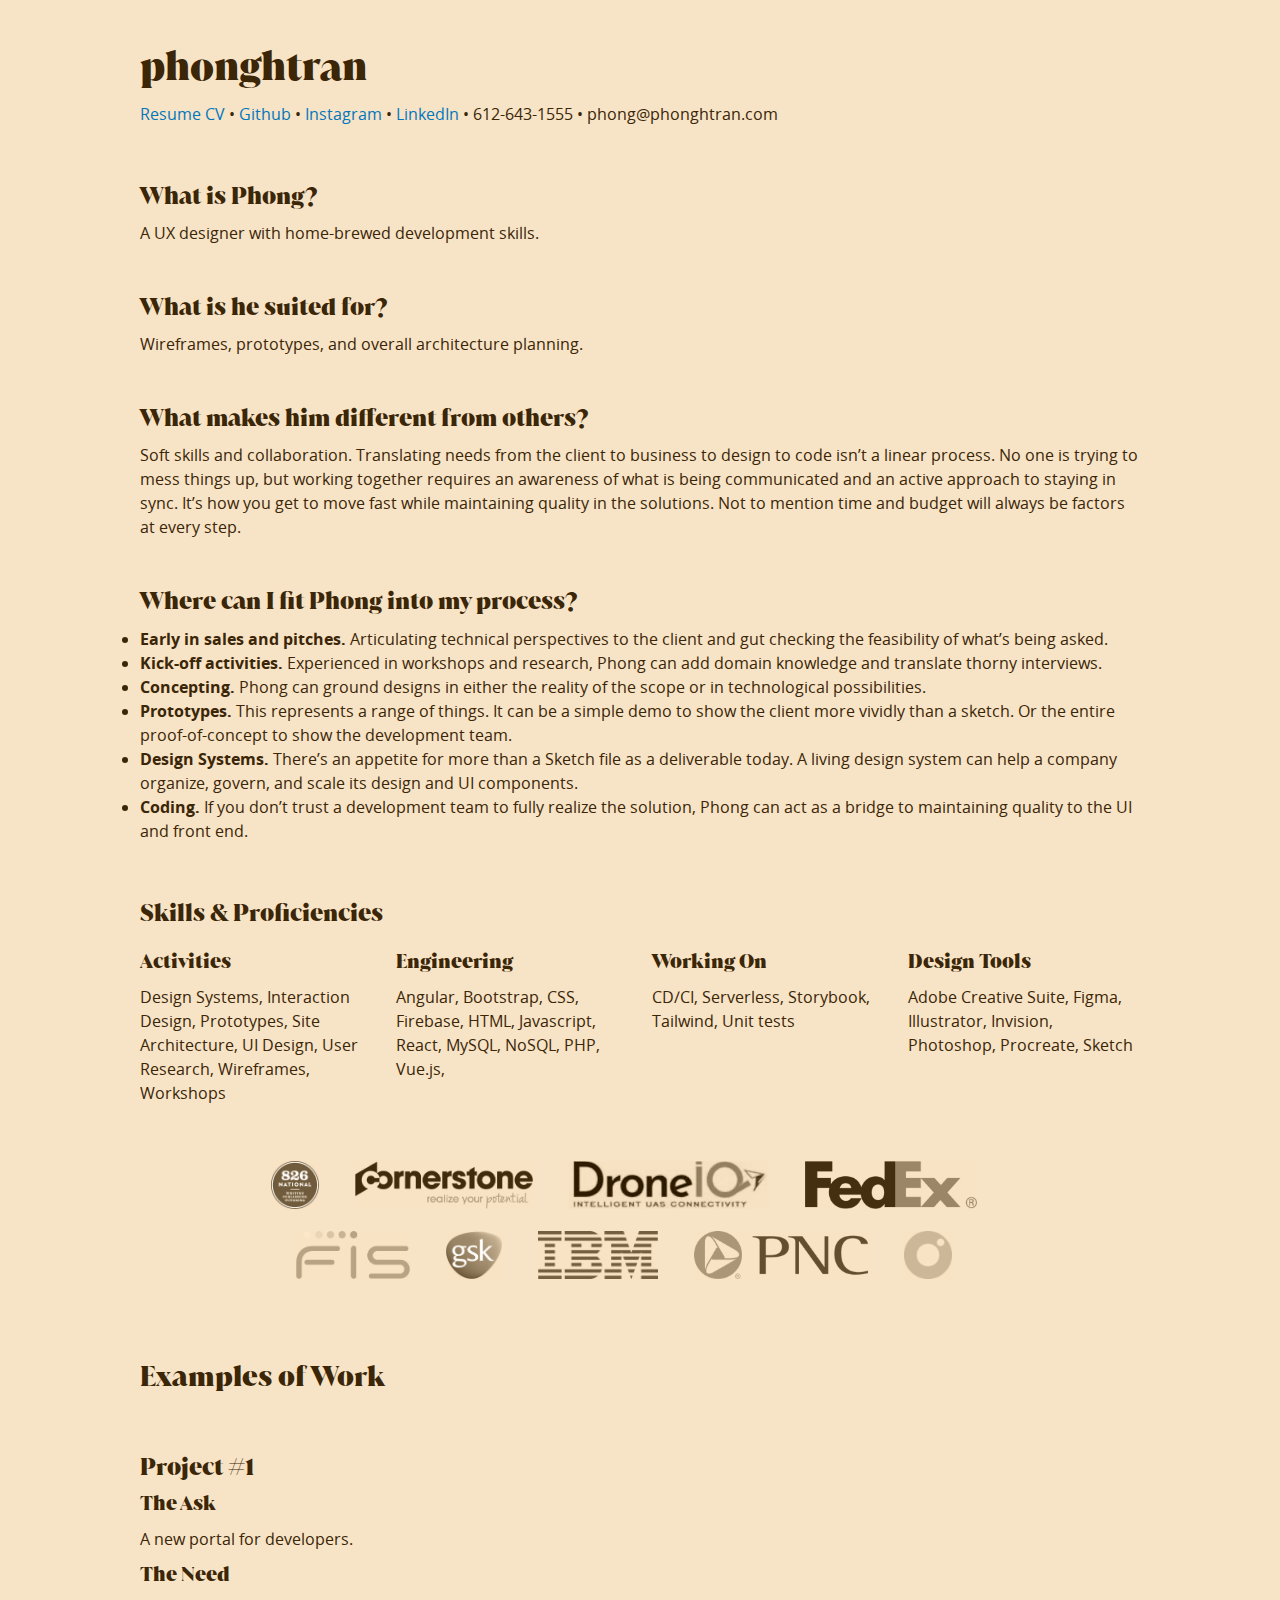
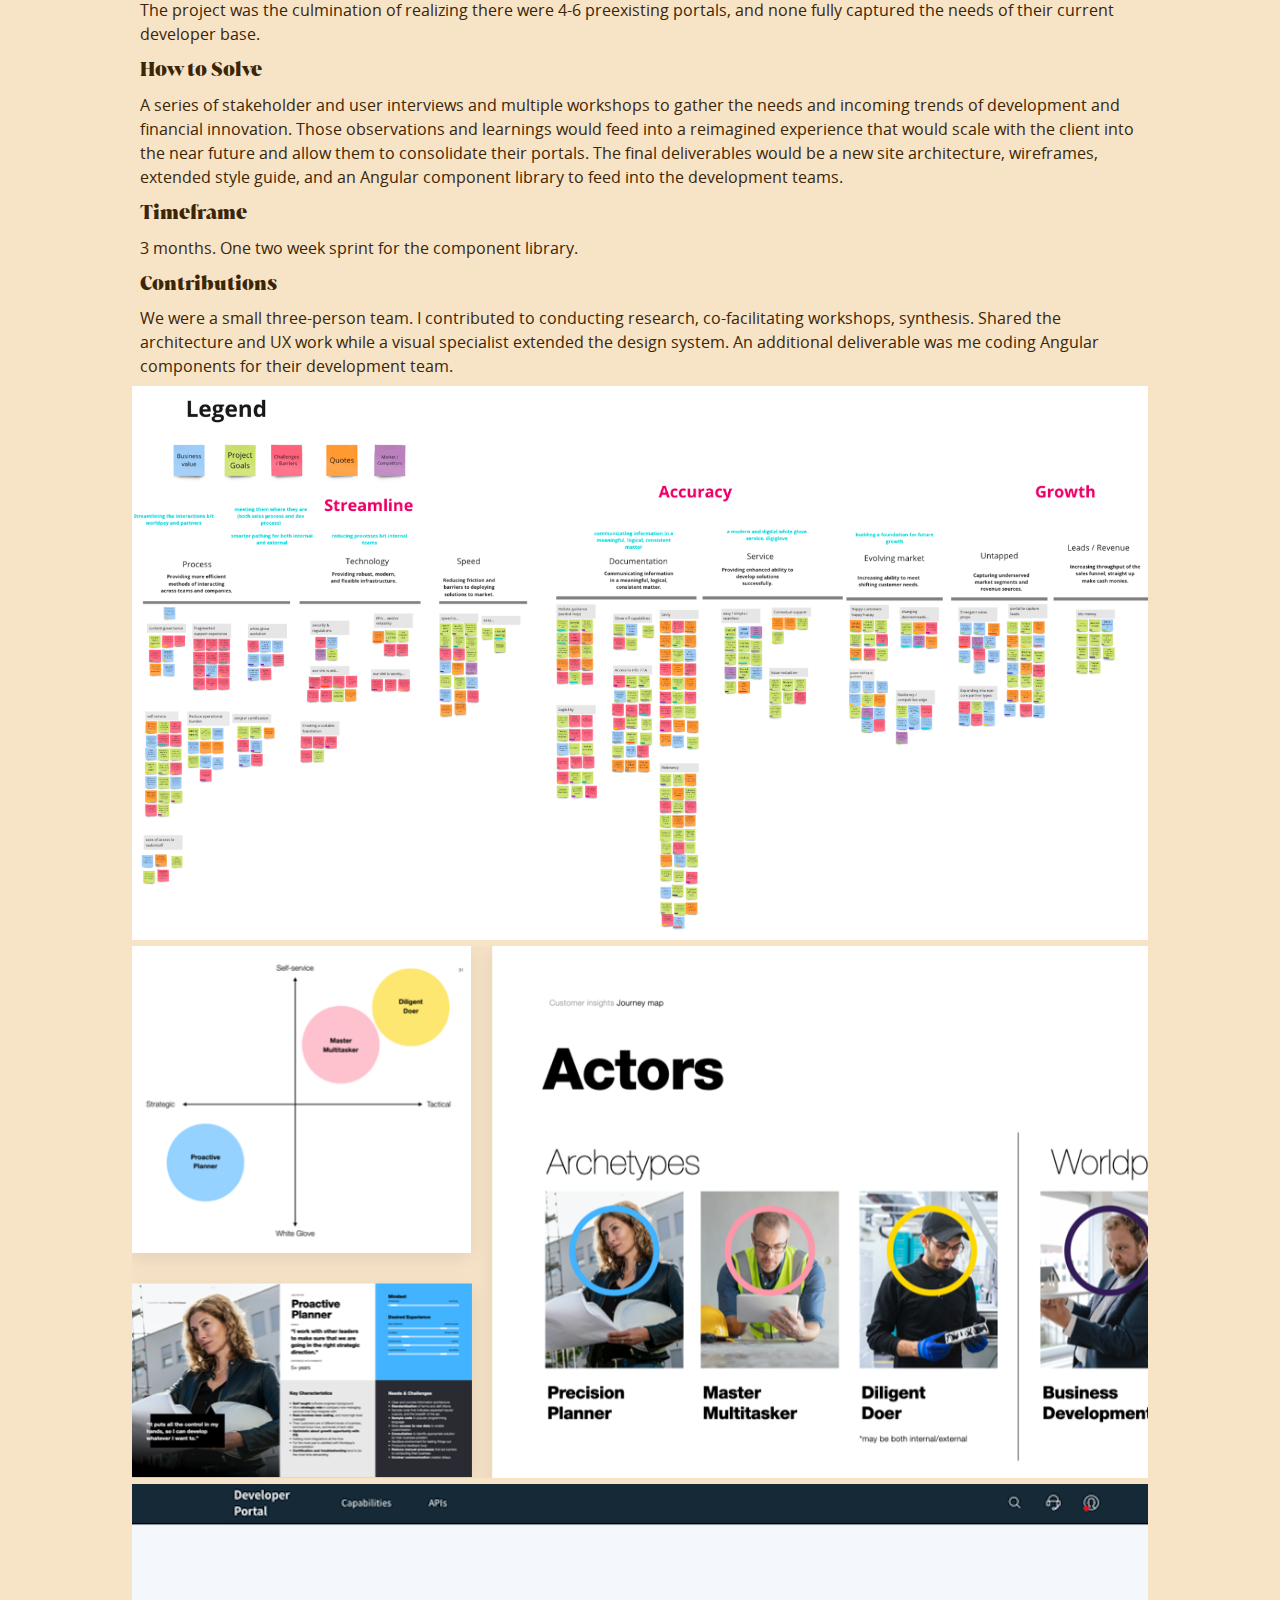
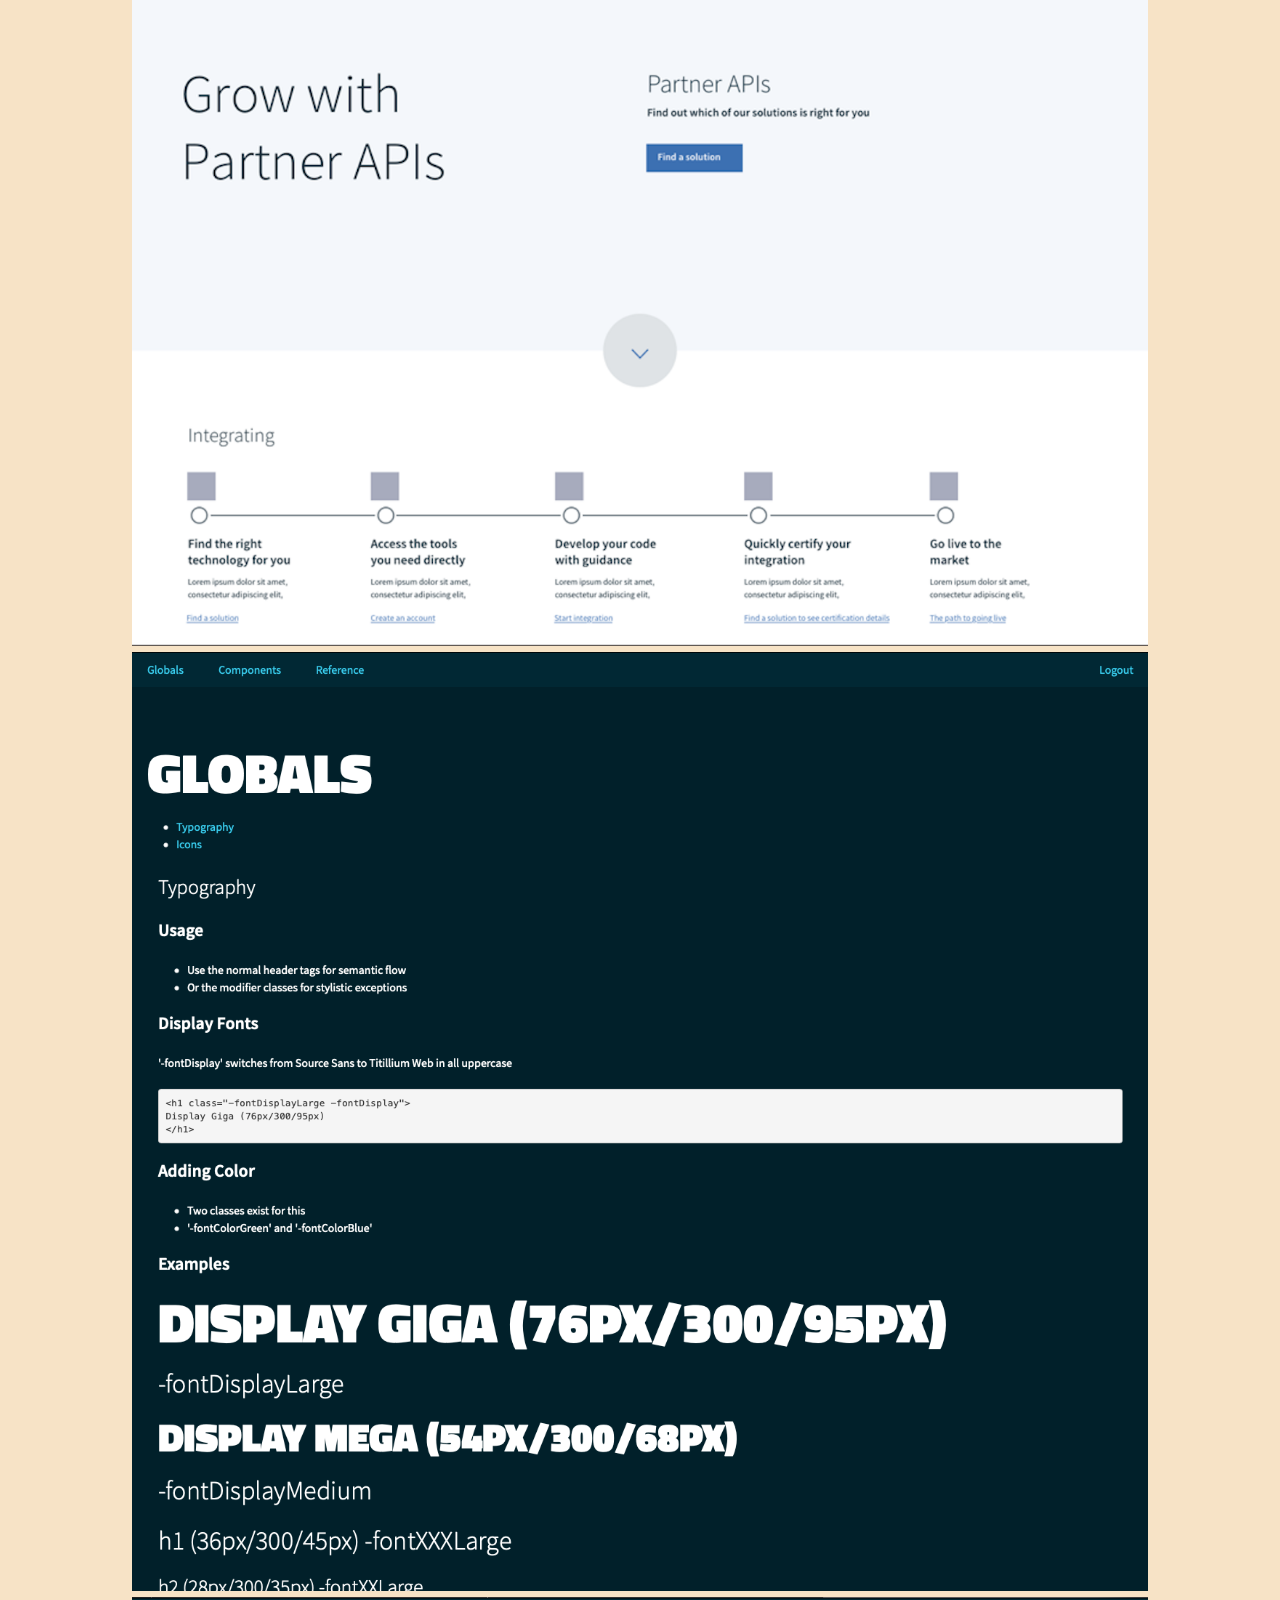
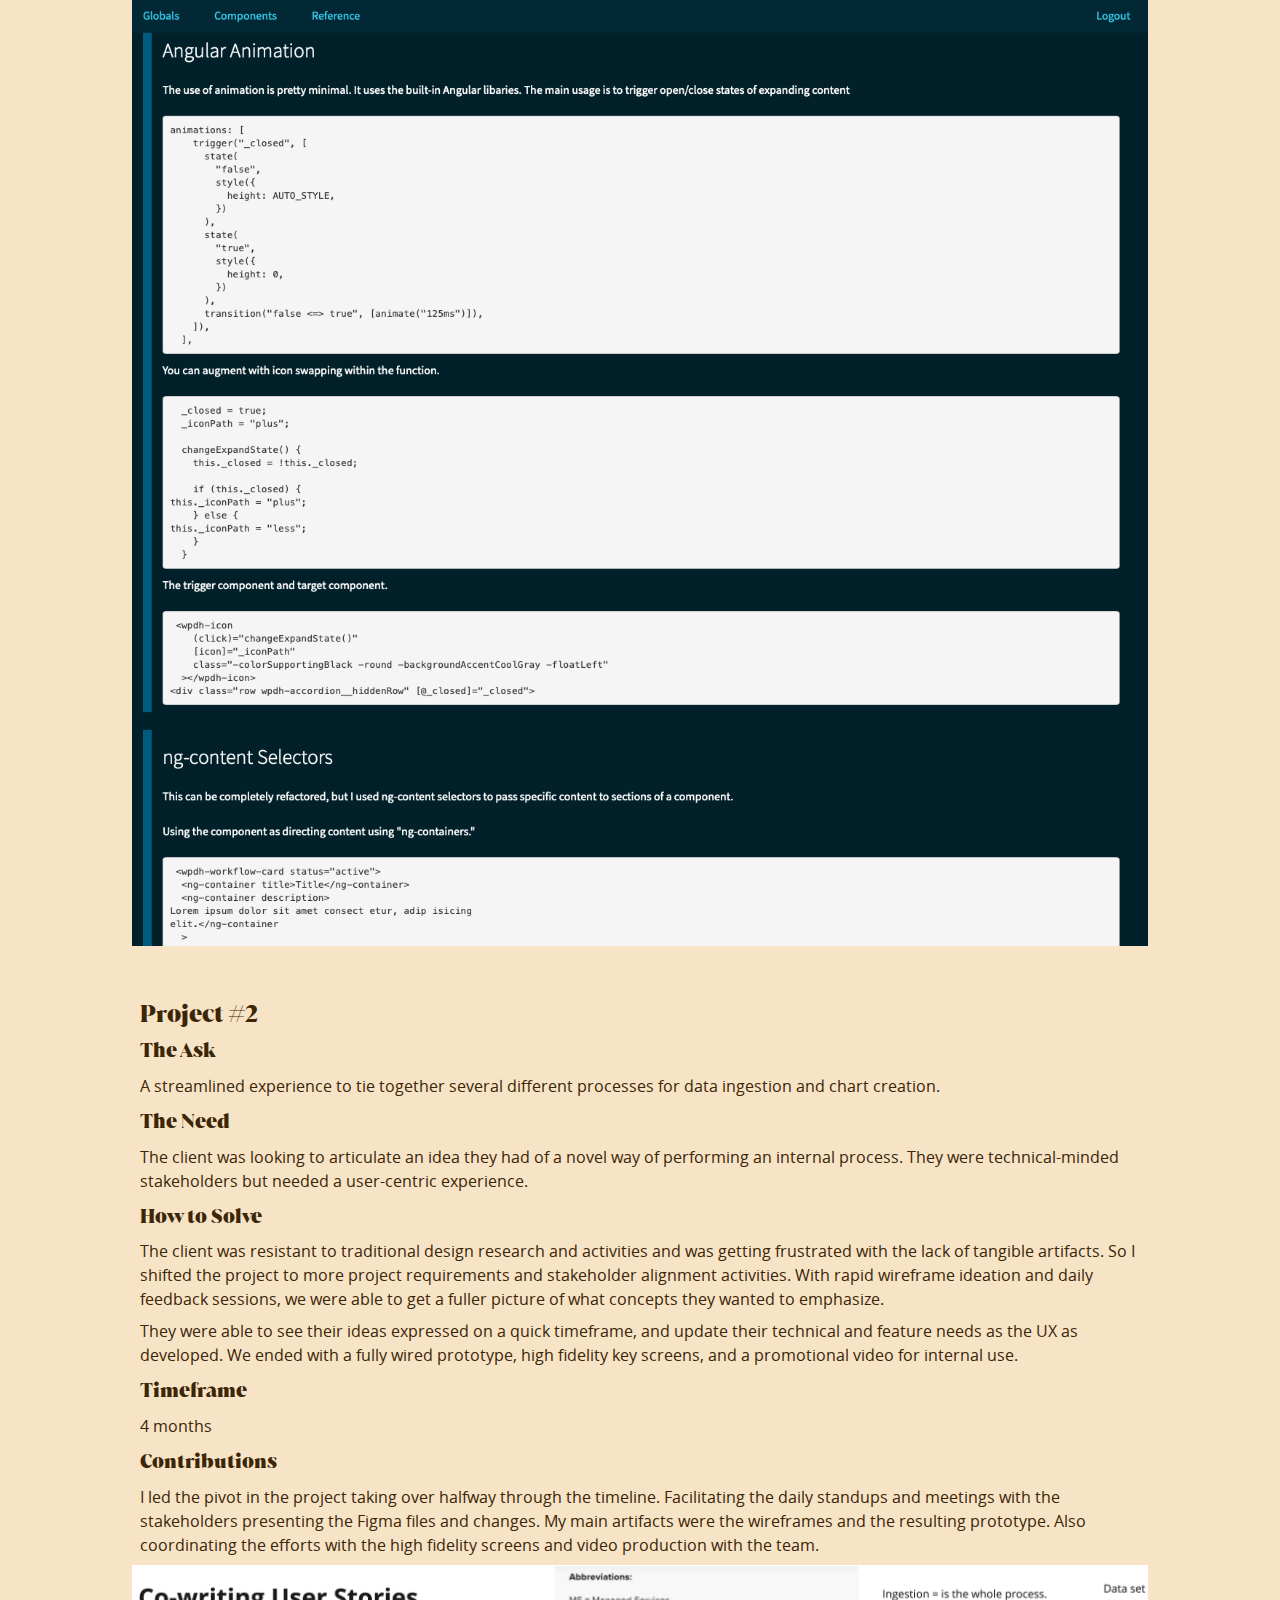
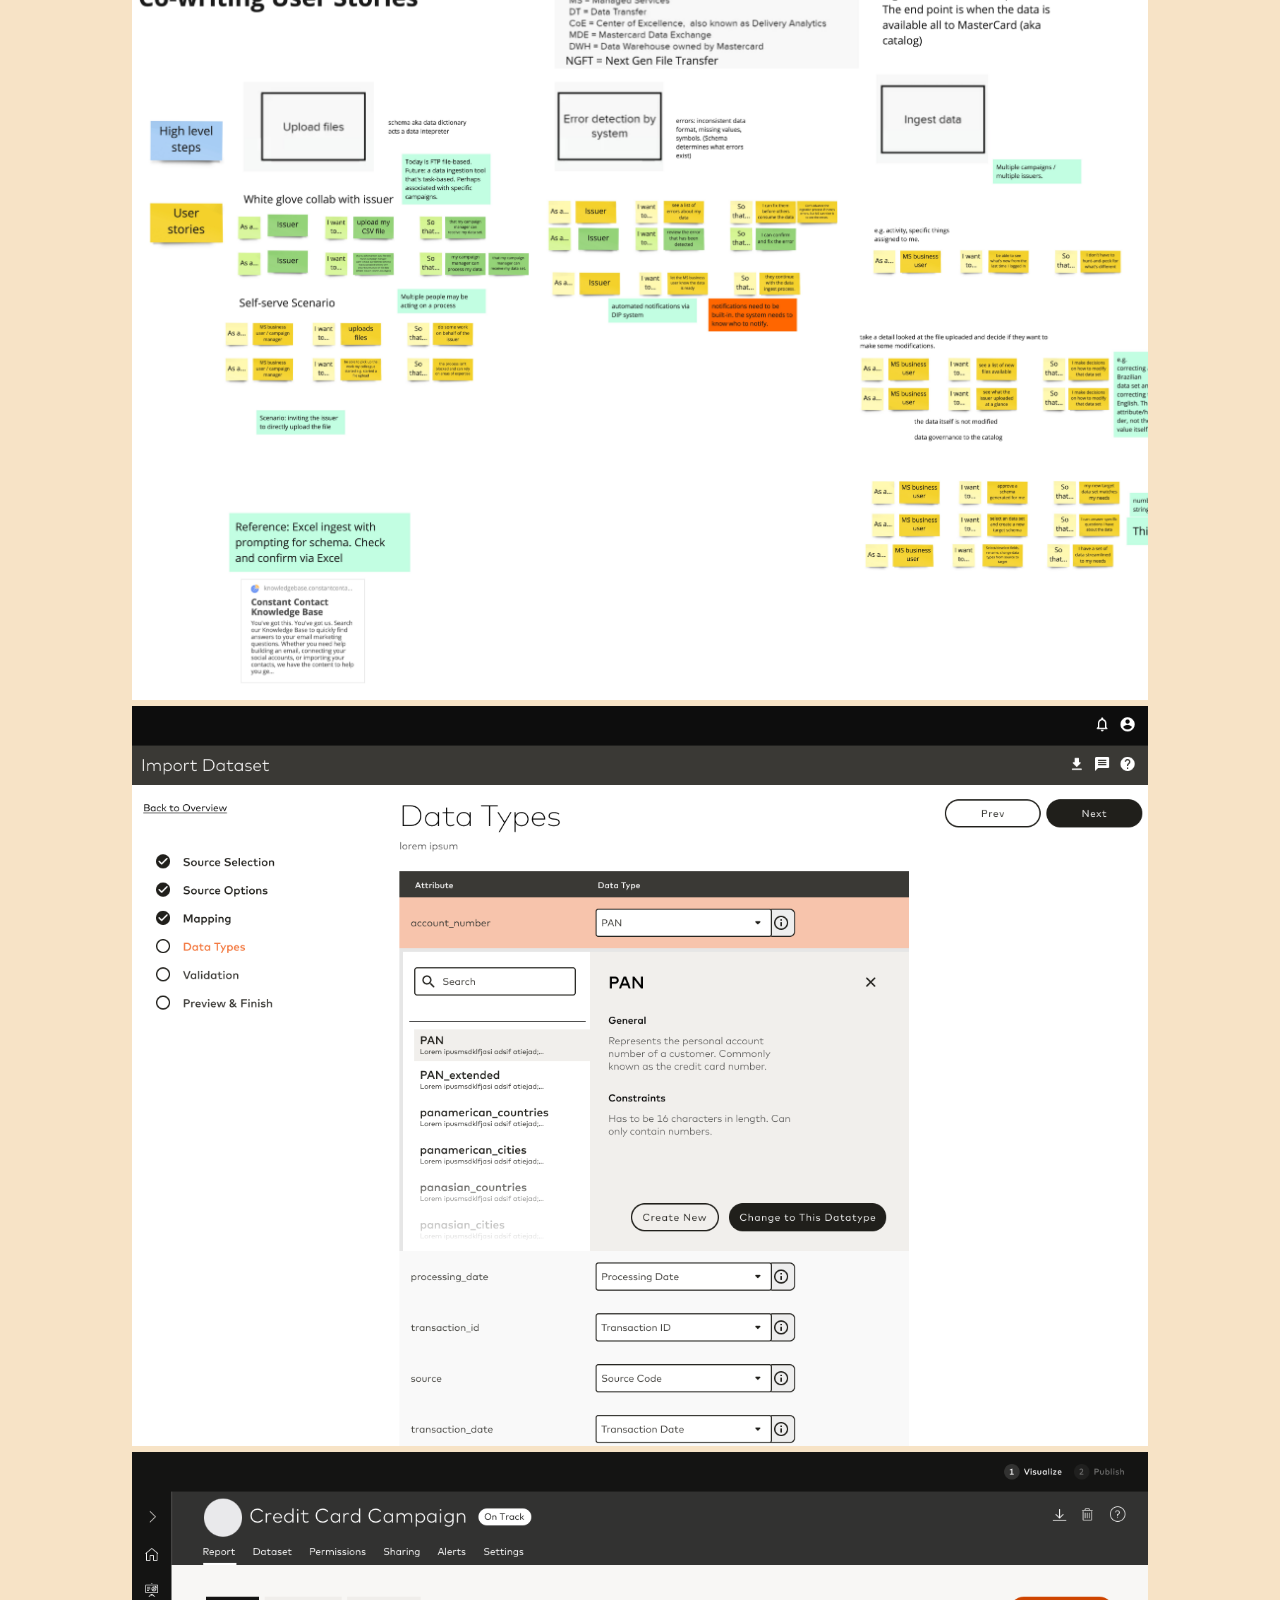
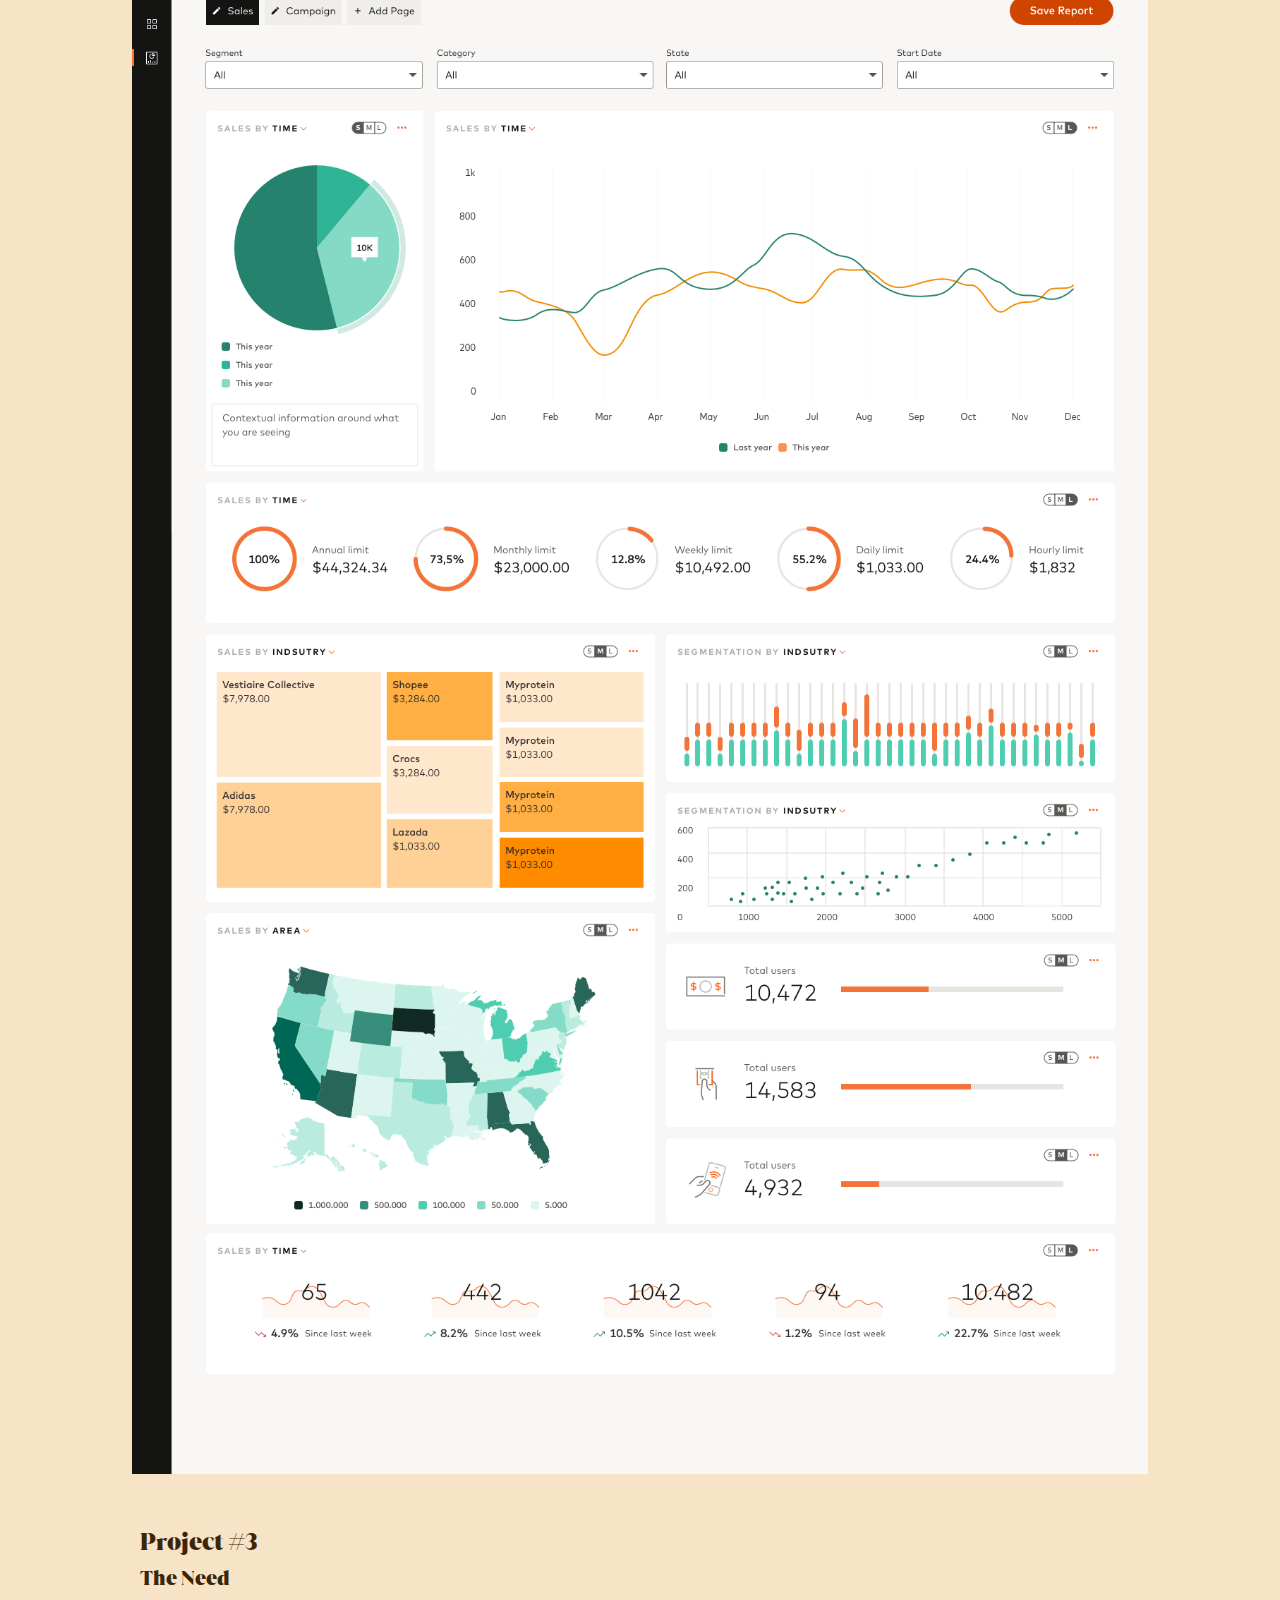
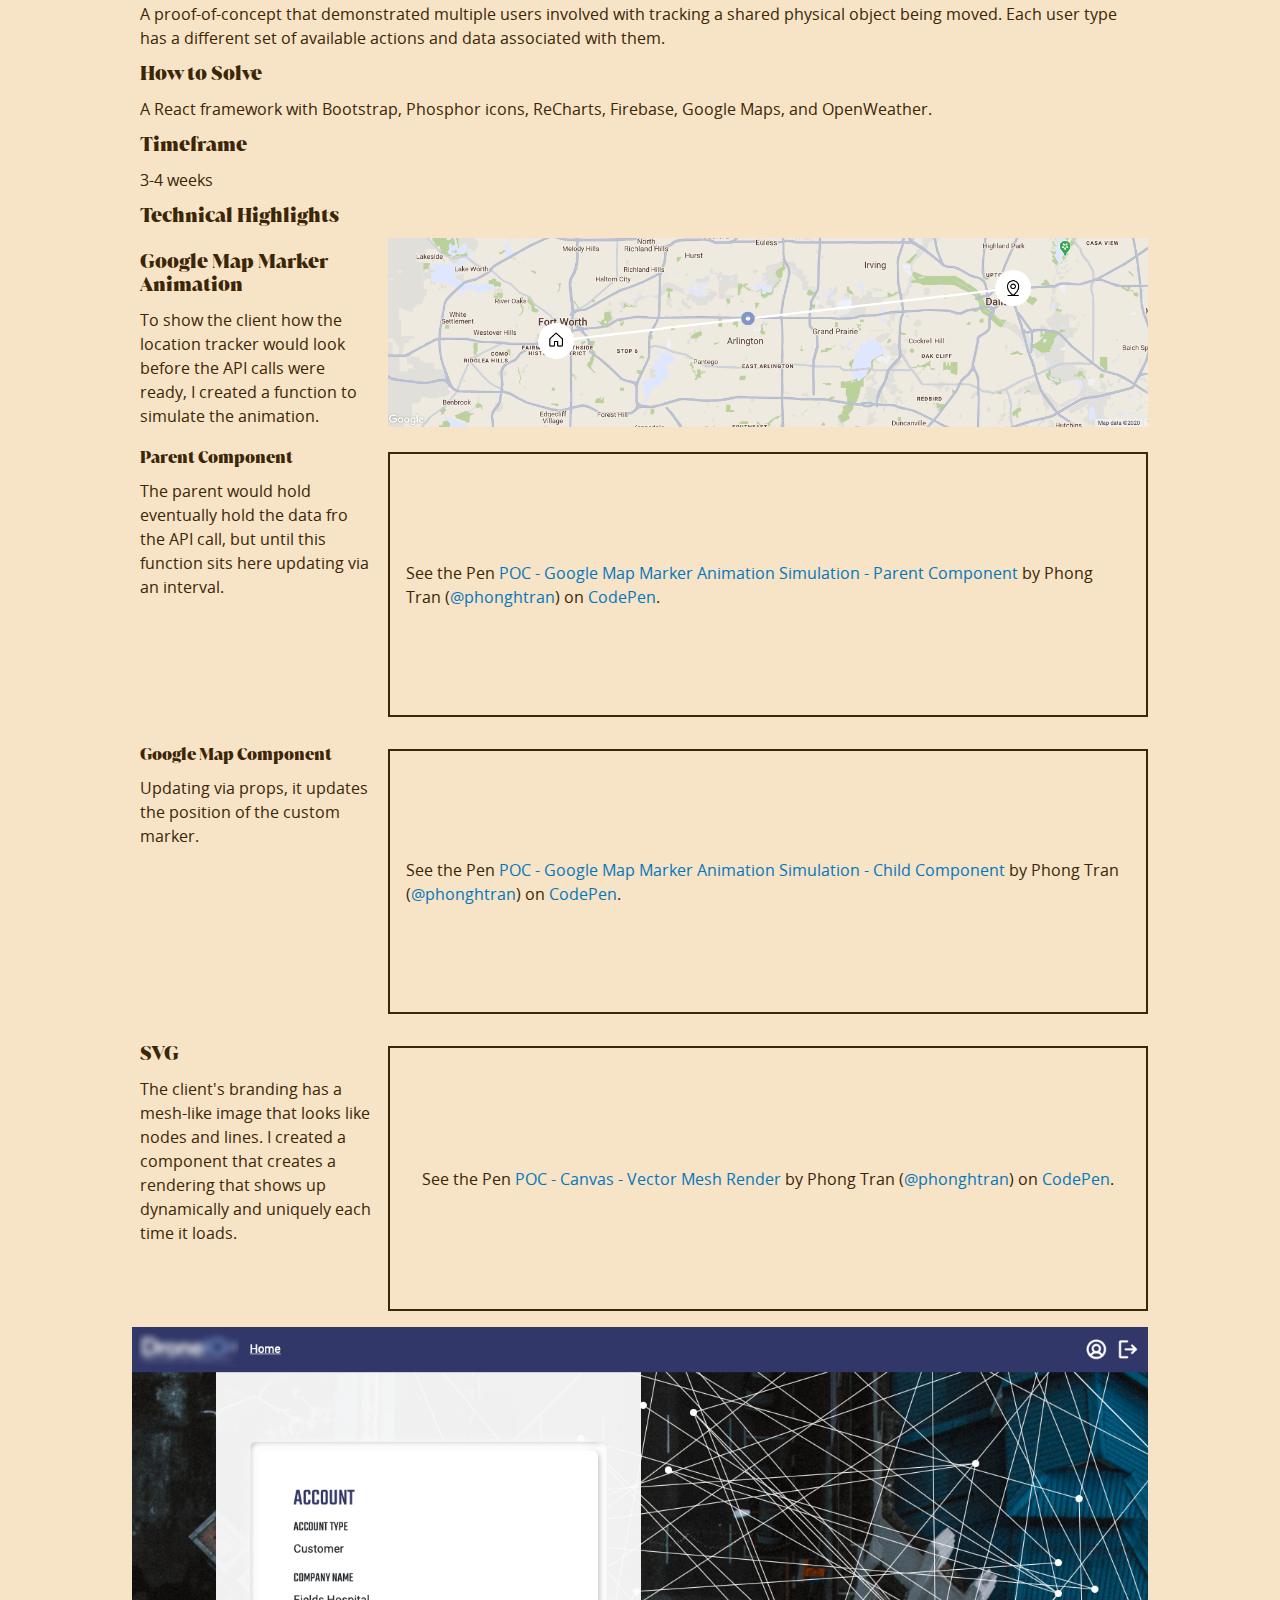
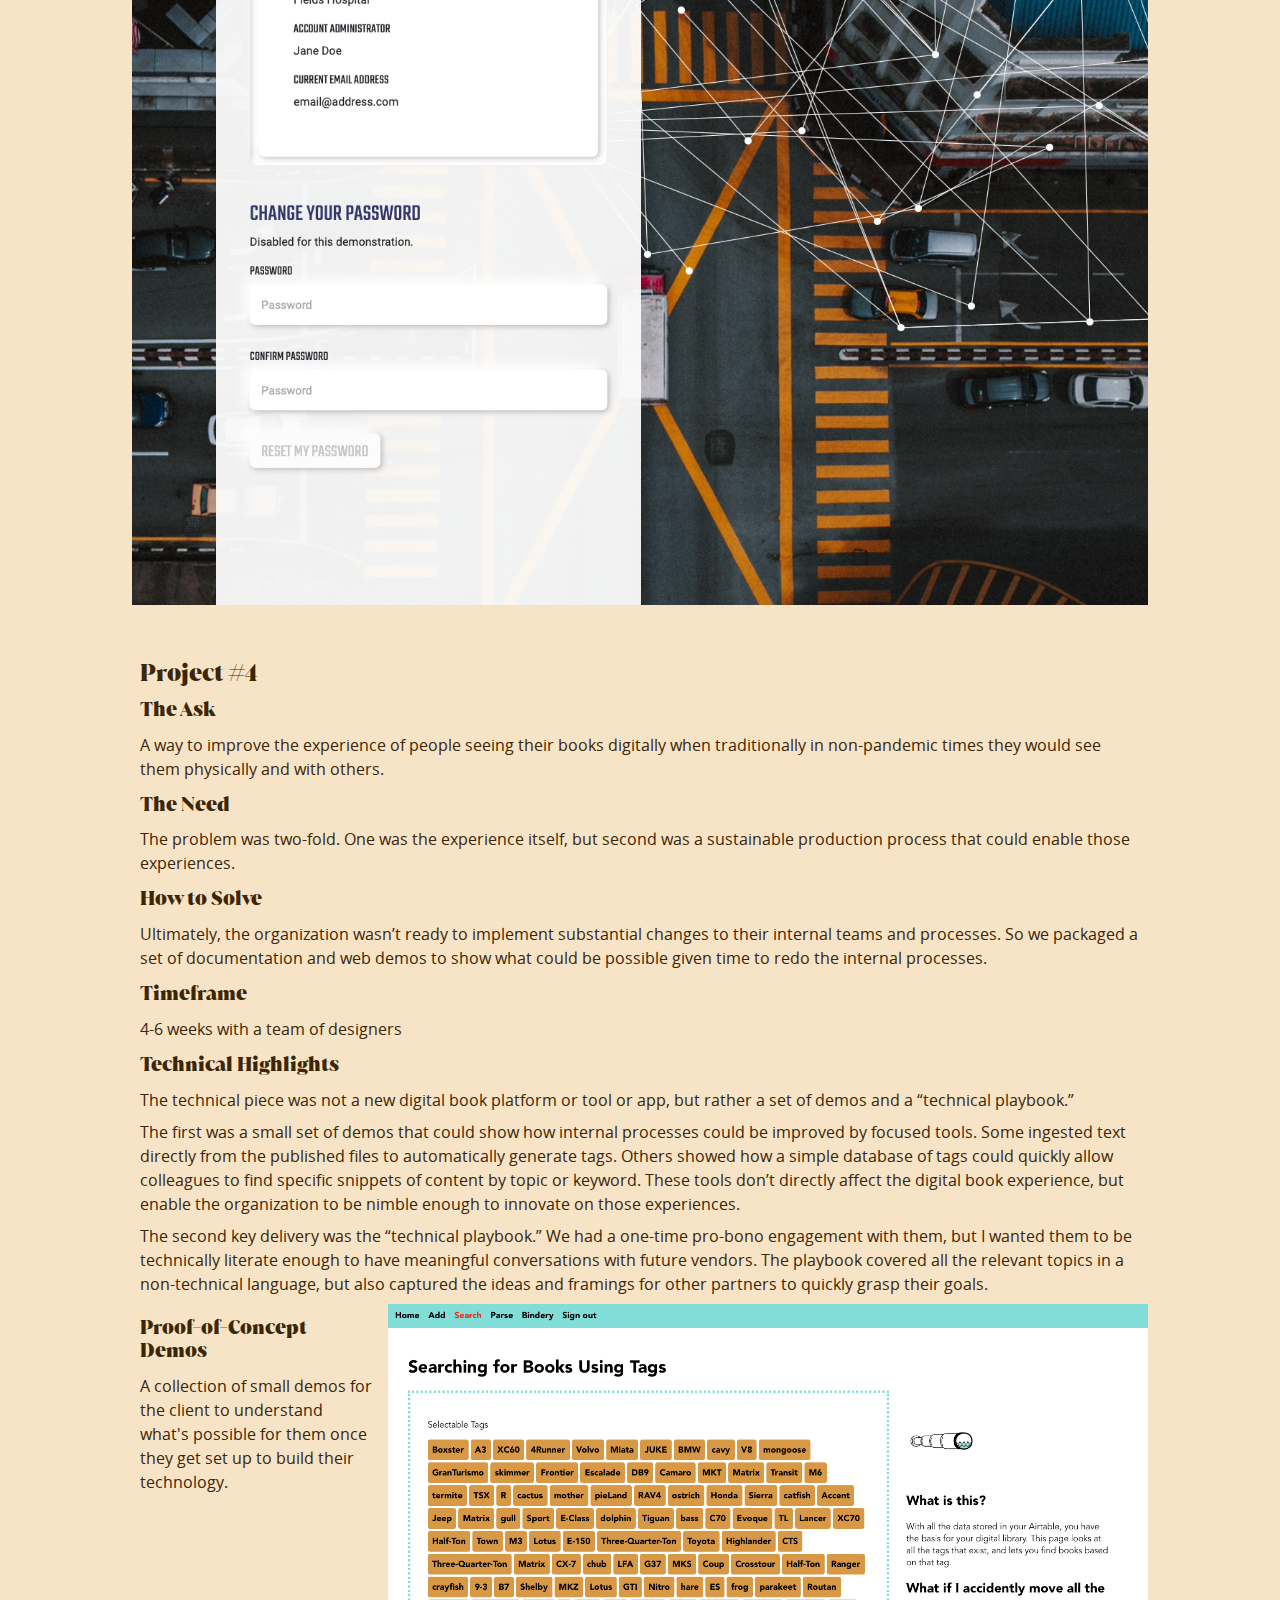
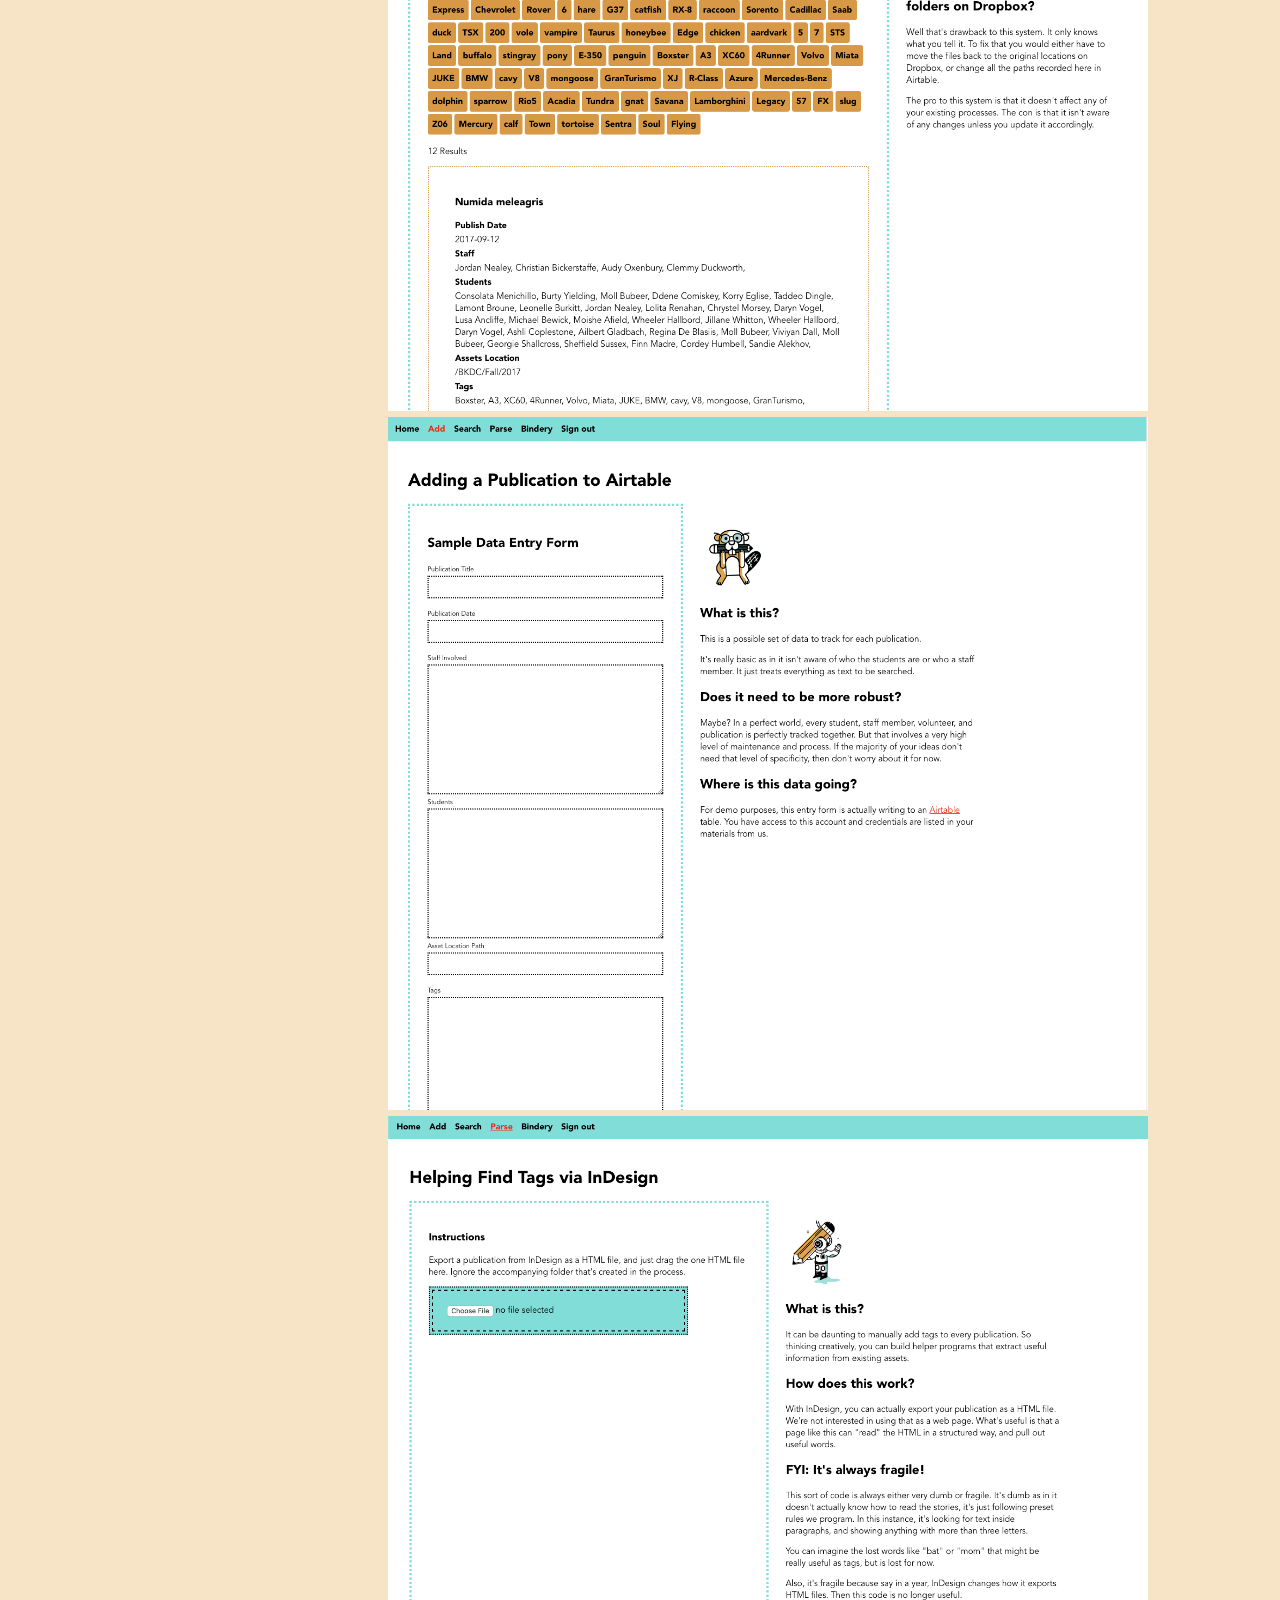
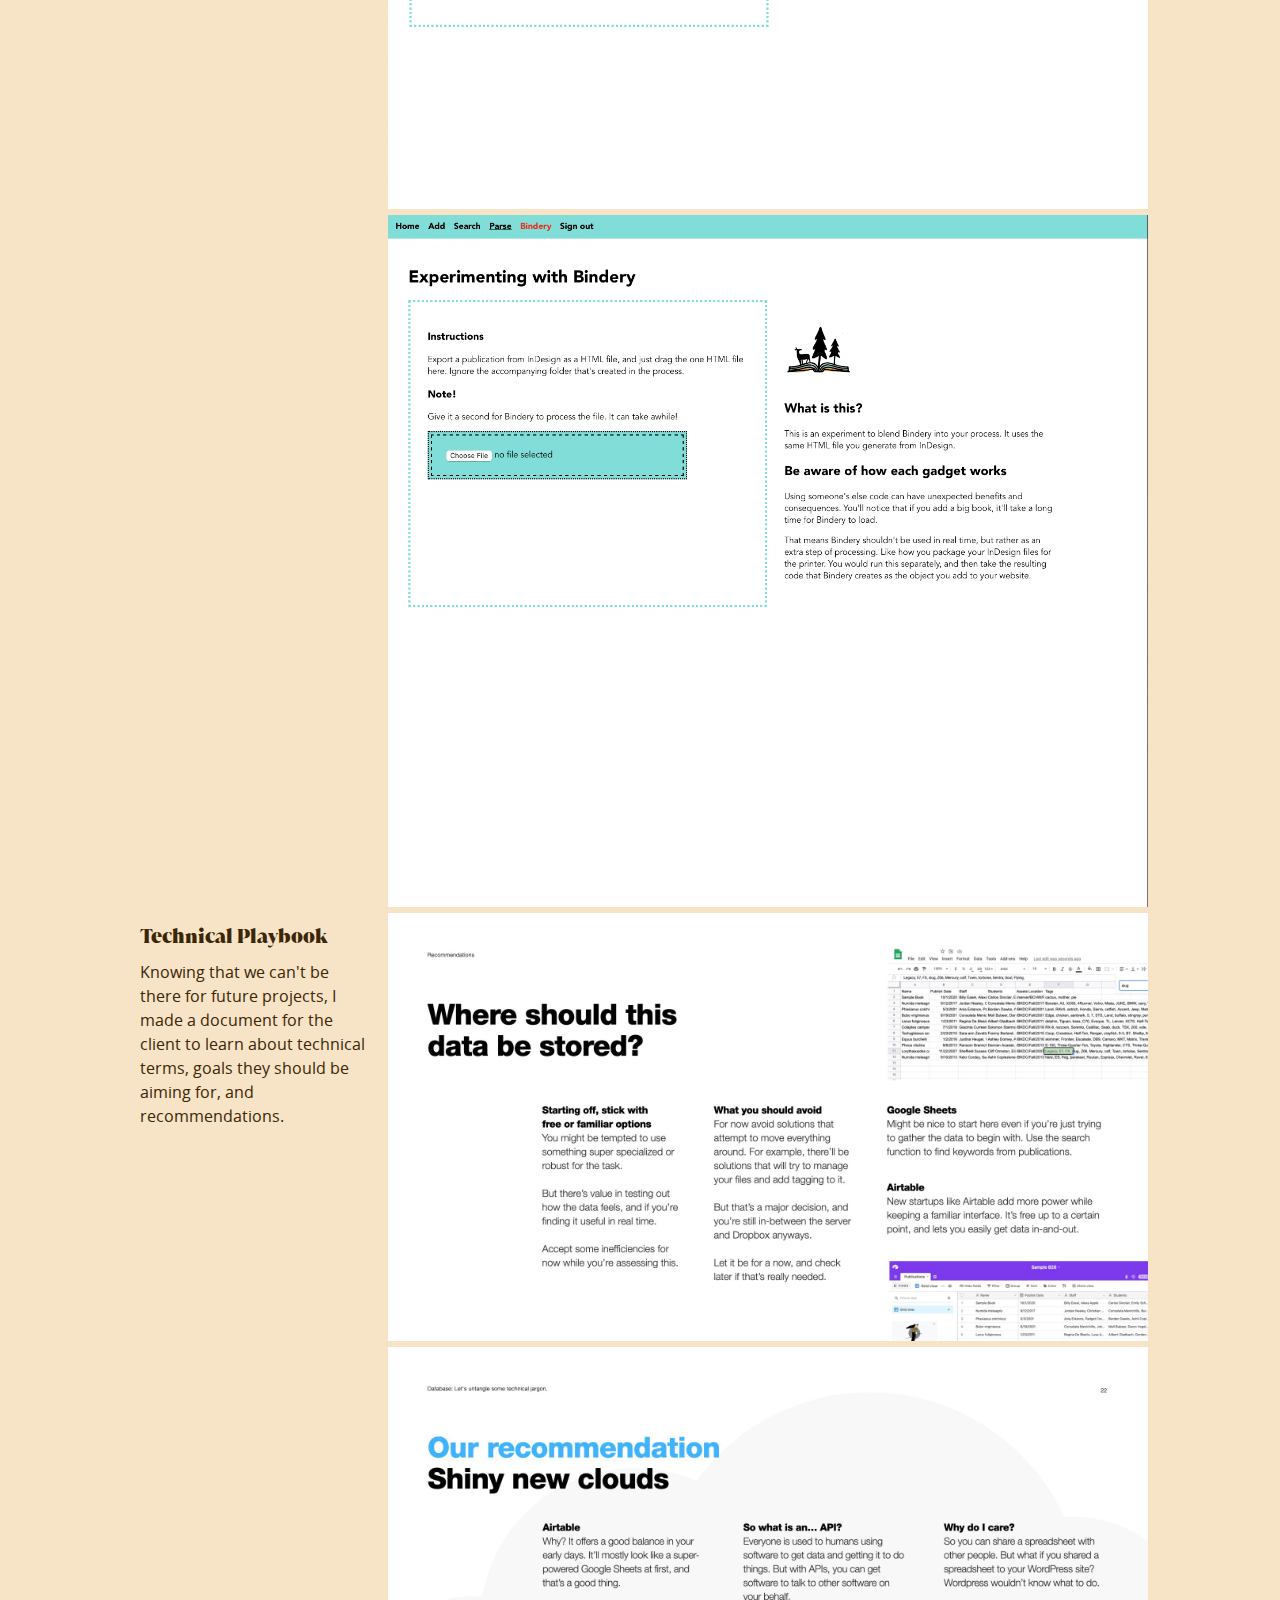
==== commit 85c1dc86: "new logo added" ====
--- a/index.html
+++ b/index.html
@@ -1,19 +1,21 @@
 <!DOCTYPE html>
 <html lang="en">
-  <head>
-    <meta charset="UTF-8" />
-    <meta name="viewport" content="width=device-width, initial-scale=1.0" />
-    <title>phonghtran LLC</title>
-
-    <link rel="stylesheet" type="text/css" href="styles/mini-default.min.css" />
-    <link rel="stylesheet" type="text/css" href="styles/fonts.css" />
-    <link rel="stylesheet" type="text/css" href="styles/var-overrides.css" />
-    <link rel="stylesheet" type="text/css" href="styles/elements.css" />
-    <link rel="stylesheet" type="text/css" href="styles/classes.css" />
-  </head>
-  <body>
-    <div class="container containerHomepage__wrapper">
-      <!-- <div class="row">
+
+<head>
+  <meta charset="UTF-8" />
+  <meta name="viewport" content="width=device-width, initial-scale=1.0" />
+  <title>phonghtran LLC</title>
+
+  <link rel="stylesheet" type="text/css" href="styles/mini-default.min.css" />
+  <link rel="stylesheet" type="text/css" href="styles/fonts.css" />
+  <link rel="stylesheet" type="text/css" href="styles/var-overrides.css" />
+  <link rel="stylesheet" type="text/css" href="styles/elements.css" />
+  <link rel="stylesheet" type="text/css" href="styles/classes.css" />
+</head>
+
+<body>
+  <div class="container containerHomepage__wrapper">
+    <!-- <div class="row">
         <div class="col-sm-12">
           Adjust website for: Recruiters, Creative Directors, Developer Leads,
           Small Business Owners
@@ -21,382 +23,308 @@
       
       </div>
    row -->
-      <div class="row">
-        <div class="col-sm-12">
-          <h1>phonghtran</h1>
-          <div class="containerLinks__wrapper">
-            <a
-              href="https://www.dropbox.com/s/spg5vtdhh66bno9/phonghtran_resume.pdf?dl=0"
-              target="_blank"
-              >Resume CV</a
-            >
-            •
-
-            <a href="https://github.com/phonghtran" target="_blank">Github</a> •
-
-            <a href="https://www.instagram.com/phonghtran/" target="_blank"
-              >Instagram</a
-            >
-            •
-
-            <a href="https://www.linkedin.com/in/phonghtran/" target="_blank"
-              >LinkedIn</a
-            >
-            • 612-643-1555 • phong@phonghtran.com
-            <!-- <a
+    <div class="row">
+      <div class="col-sm-12">
+        <h1>phonghtran</h1>
+        <div class="containerLinks__wrapper">
+          <a href="https://www.dropbox.com/s/spg5vtdhh66bno9/phonghtran_resume.pdf?dl=0" target="_blank">Resume CV</a>
+          •
+
+          <a href="https://github.com/phonghtran" target="_blank">Github</a> •
+
+          <a href="https://www.instagram.com/phonghtran/" target="_blank">Instagram</a>
+          •
+
+          <a href="https://www.linkedin.com/in/phonghtran/" target="_blank">LinkedIn</a>
+          • 612-643-1555 • phong@phonghtran.com
+          <!-- <a
               href="https://www.etsy.com/shop/phonghtran?ref=seller-platform-mcnav"
               target="_blank"
               >Etsy</a
             > -->
-          </div>
-          <!--containerLinks__wrapper-->
         </div>
-        <!-- col -->
-      </div>
-      <!-- row -->
-      <div class="row">
-        <div class="col-sm-12">
-          <h3>What is Phong?</h3>
-          <p>A UX designer with home-brewed development skills.</p>
-          <h3>What is he suited for?</h3>
-          <p>Wireframes, prototypes, and overall architecture planning.</p>
-          <h3>What makes him different from others?</h3>
-          <p>
-            Soft skills and collaboration. Translating needs from the client to
-            business to design to code isn’t a linear process. No one is trying
-            to mess things up, but working together requires an awareness of
-            what is being communicated and an active approach to staying in
-            sync. It’s how you get to move fast while maintaining quality in the
-            solutions. Not to mention time and budget will always be factors at
-            every step.
-          </p>
-          <h3>Where can I fit Phong into my process?</h3>
-          <ul>
-            <li>
-              <span class="--bold"> Early in sales and pitches.</span>
-              Articulating technical perspectives to the client and gut checking
-              the feasibility of what’s being asked.
-            </li>
-            <li>
-              <span class="--bold"> Kick-off activities. </span>Experienced in
-              workshops and research, Phong can add domain knowledge and
-              translate thorny interviews.
-            </li>
-            <li>
-              <span class="--bold"> Concepting. </span>Phong can ground designs
-              in either the reality of the scope or in technological
-              possibilities.
-            </li>
-            <li>
-              <span class="--bold"> Prototypes. </span>This represents a range
-              of things. It can be a simple demo to show the client more vividly
-              than a sketch. Or the entire proof-of-concept to show the
-              development team.
-            </li>
-            <li>
-              <span class="--bold"> Design Systems.</span> There’s an appetite
-              for more than a Sketch file as a deliverable today. A living
-              design system can help a company organize, govern, and scale its
-              design and UI components.
-            </li>
-            <li>
-              <span class="--bold"> Coding. </span>If you don’t trust a
-              development team to fully realize the solution, Phong can act as a
-              bridge to maintaining quality to the UI and front end.
-            </li>
-          </ul>
-        </div>
-        <!-- col -->
-      </div>
-      <!-- row -->
-      <div class="row">
-        <div class="col-sm-12">
-          <h3>Skills &amp; Proficiencies</h3>
-        </div>
-        <!-- col -->
-      </div>
-      <!-- row -->
-      <div class="row">
-        <div class="col-sm-12 col-md-3">
-          <h4>Activities</h4>
-          <p>
-            Design Systems, Interaction Design, Prototypes, Site Architecture,
-            UI Design, User Research, Wireframes, Workshops
-          </p>
-        </div>
-        <!-- col -->
-        <div class="col-sm-12 col-md-3">
-          <h4>Engineering</h4>
-          <p>
-            Angular, Bootstrap, CSS, Firebase, HTML, Javascript, React, MySQL,
-            NoSQL, PHP, Vue.js,
-          </p>
-        </div>
-        <!-- col -->
-        <div class="col-sm-12 col-md-3">
-          <h4>Working On</h4>
-          <p>CD/CI, Serverless, Storybook, Tailwind, Unit tests</p>
-        </div>
-        <!-- col -->
-        <div class="col-sm-12 col-md-3">
-          <h4>Design Tools</h4>
-          <p>
-            Adobe Creative Suite, Figma, Illustrator, Invision, Photoshop,
-            Procreate, Sketch
-          </p>
-        </div>
-
-        <!-- col -->
-      </div>
-      <!-- row -->
-
-      <div class="row">
-        <div
-          class="col-sm-12 col-md-10 col-md-offset-1 containerHomepage__logoWrapper"
-        >
-          <img
-            alt="logo of 826"
-            class="containerHomepage__logo"
-            src="assets/logos/826.png"
-          />
-          <img
-            alt="logo of Cornerstone OnDemand"
-            class="containerHomepage__logo"
-            src="assets/logos/csod.png"
-          />
-          <img
-            alt="logo of DroneIQ"
-            class="containerHomepage__logo"
-            src="assets/logos/DroneIQ.png"
-          />
-          <img
-            alt="logo of FedEx"
-            class="containerHomepage__logo"
-            src="assets/logos/fedex.png"
-          />
-          <img
-            alt="logo of FIS"
-            class="containerHomepage__logo"
-            src="assets/logos/fis.png"
-          />
-          <img
-            alt="logo of GSK"
-            class="containerHomepage__logo"
-            src="assets/logos/gsk.png"
-          />
-          <img
-            alt="logo of IBM"
-            class="containerHomepage__logo"
-            src="assets/logos/IBM.png"
-          />
-          <img
-            alt="logo of PNC  Bank"
-            class="containerHomepage__logo"
-            src="assets/logos/pnc.png"
-          />
-        </div>
-        <!-- col -->
-      </div>
-      <!-- row -->
-
-      <div class="row">
-        <div class="col-sm-12">
-          <h2>Examples of Work</h2>
-        </div>
-        <!-- col -->
-      </div>
-      <!-- row -->
-      <!-- row -->
-      <div class="row">
-        <div class="col-sm-12">
-          <h3>Project #1</h3>
-
-          <h4>The Ask</h4>
-          <p>A new portal for developers.</p>
-          <h4>The Need</h4>
-
-          <p>
-            The project was the culmination of realizing there were 4-6
-            preexisting portals, and none fully captured the needs of their
-            current developer base.
-          </p>
-          <h4>How to Solve</h4>
-
-          <p>
-            A series of stakeholder and user interviews and multiple workshops
-            to gather the needs and incoming trends of development and financial
-            innovation. Those observations and learnings would feed into a
-            reimagined experience that would scale with the client into the near
-            future and allow them to consolidate their portals. The final
-            deliverables would be a new site architecture, wireframes, extended
-            style guide, and an Angular component library to feed into the
-            development teams.
-          </p>
-          <h4>Timeframe</h4>
-          <p>3 months. One two week sprint for the component library.</p>
-
-          <h4>Contributions</h4>
-          <p>
-            We were a small three-person team. I contributed to conducting
-            research, co-facilitating workshops, synthesis. Shared the
-            architecture and UX work while a visual specialist extended the
-            design system. An additional deliverable was me coding Angular
-            components for their development team.
-          </p>
-
-          <img
-            alt="screenshot of research synthesis "
-            src="assets/images/wp_5.png"
-          />
-          <img
-            alt="screenshot of archetypes and personas"
-            src="assets/images/wp_6.png"
-          />
-          <img
-            alt="screenshot of a sample wireframe"
-            src="assets/images/wp_4.png"
-          />
-          <img
-            alt="screenshot of global CSS settings"
-            src="assets/images/wp_1.png"
-          />
-
-          <img
-            alt="screenshot of specific code snippets"
-            src="assets/images/wp_3.png"
-          />
-        </div>
-        <!-- col -->
-      </div>
-      <!-- row -->
-
-      <div class="row">
-        <div class="col-sm-12">
-          <h3>Project #2</h3>
-
-          <h4>The Ask</h4>
-          <p>
-            A streamlined experience to tie together several different processes
-            for data ingestion and chart creation.
-          </p>
-          <h4>The Need</h4>
-
-          <p>
-            The client was looking to articulate an idea they had of a novel way
-            of performing an internal process. They were technical-minded
-            stakeholders but needed a user-centric experience.
-          </p>
-          <h4>How to Solve</h4>
-
-          <p>
-            The client was resistant to traditional design research and
-            activities and was getting frustrated with the lack of tangible
-            artifacts. So I shifted the project to more project requirements and
-            stakeholder alignment activities. With rapid wireframe ideation and
-            daily feedback sessions, we were able to get a fuller picture of
-            what concepts they wanted to emphasize.
-          </p>
-
-          <p>
-            They were able to see their ideas expressed on a quick timeframe,
-            and update their technical and feature needs as the UX as developed.
-            We ended with a fully wired prototype, high fidelity key screens,
-            and a promotional video for internal use.
-          </p>
-          <h4>Timeframe</h4>
-          <p>4 months</p>
-
-          <h4>Contributions</h4>
-          <p>
-            I led the pivot in the project taking over halfway through the
-            timeline. Facilitating the daily standups and meetings with the
-            stakeholders presenting the Figma files and changes. My main
-            artifacts were the wireframes and the resulting prototype. Also
-            coordinating the efforts with the high fidelity screens and video
-            production with the team.
-          </p>
-
-          <img
-            alt="screenshot of research synthesis "
-            src="assets/images/mc_1.jpg"
-          />
-          <img
-            alt="screenshot of archetypes and personas"
-            src="assets/images/mc_2.png"
-          />
-          <img
-            alt="screenshot of a sample wireframe"
-            src="assets/images/mc_3.png"
-          />
-        </div>
-        <!-- col -->
-      </div>
-      <!-- row -->
-
-      <div class="row">
-        <div class="col-sm-12">
-          <h3>Project #3</h3>
-
-          <h4>The Need</h4>
-
-          <p>
-            A proof-of-concept that demonstrated multiple users involved with
-            tracking a shared physical object being moved. Each user type has a
-            different set of available actions and data associated with them.
-          </p>
-          <h4>How to Solve</h4>
-
-          <p>
-            A React framework with Bootstrap, Phosphor icons, ReCharts,
-            Firebase, Google Maps, and OpenWeather.
-          </p>
-          <h4>Timeframe</h4>
-          <p>3-4 weeks</p>
-
-          <h4>Technical Highlights</h4>
-        </div>
-        <!-- col -->
-      </div>
-      <!-- row -->
-      <div class="row">
-        <div class="col-sm-12 col-md-3">
-          <h4>Google Map Marker Animation</h4>
-          <p>
-            To show the client how the location tracker would look before the
-            API calls were ready, I created a function to simulate the
-            animation.
-          </p>
-        </div>
-        <!-- col -->
-
-        <div class="col-sm-12 col-md-9">
-          <img
-            alt="screenshot of custom google map"
-            src="assets/images/droneiq_googlemaps.png"
-          />
-        </div>
-        <!-- col -->
-      </div>
-      <!-- row -->
-      <div class="row">
-        <div class="col-sm-12 col-md-3">
-          <h5>Parent Component</h5>
-          <p>
-            The parent would hold eventually hold the data fro the API call, but
-            until this function sits here updating via an interval.
-          </p>
-        </div>
-        <!-- col -->
-
-        <div class="col-sm-12 col-md-9">
-          <p
-            class="codepen"
-            data-height="265"
-            data-theme-id="dark"
-            data-default-tab="js"
-            data-user="phonghtran"
-            data-slug-hash="ZEprbww"
-            style="
+        <!--containerLinks__wrapper-->
+      </div>
+      <!-- col -->
+    </div>
+    <!-- row -->
+    <div class="row">
+      <div class="col-sm-12">
+        <h3>What is Phong?</h3>
+        <p>A UX designer with home-brewed development skills.</p>
+        <h3>What is he suited for?</h3>
+        <p>Wireframes, prototypes, and overall architecture planning.</p>
+        <h3>What makes him different from others?</h3>
+        <p>
+          Soft skills and collaboration. Translating needs from the client to
+          business to design to code isn’t a linear process. No one is trying
+          to mess things up, but working together requires an awareness of
+          what is being communicated and an active approach to staying in
+          sync. It’s how you get to move fast while maintaining quality in the
+          solutions. Not to mention time and budget will always be factors at
+          every step.
+        </p>
+        <h3>Where can I fit Phong into my process?</h3>
+        <ul>
+          <li>
+            <span class="--bold"> Early in sales and pitches.</span>
+            Articulating technical perspectives to the client and gut checking
+            the feasibility of what’s being asked.
+          </li>
+          <li>
+            <span class="--bold"> Kick-off activities. </span>Experienced in
+            workshops and research, Phong can add domain knowledge and
+            translate thorny interviews.
+          </li>
+          <li>
+            <span class="--bold"> Concepting. </span>Phong can ground designs
+            in either the reality of the scope or in technological
+            possibilities.
+          </li>
+          <li>
+            <span class="--bold"> Prototypes. </span>This represents a range
+            of things. It can be a simple demo to show the client more vividly
+            than a sketch. Or the entire proof-of-concept to show the
+            development team.
+          </li>
+          <li>
+            <span class="--bold"> Design Systems.</span> There’s an appetite
+            for more than a Sketch file as a deliverable today. A living
+            design system can help a company organize, govern, and scale its
+            design and UI components.
+          </li>
+          <li>
+            <span class="--bold"> Coding. </span>If you don’t trust a
+            development team to fully realize the solution, Phong can act as a
+            bridge to maintaining quality to the UI and front end.
+          </li>
+        </ul>
+      </div>
+      <!-- col -->
+    </div>
+    <!-- row -->
+    <div class="row">
+      <div class="col-sm-12">
+        <h3>Skills &amp; Proficiencies</h3>
+      </div>
+      <!-- col -->
+    </div>
+    <!-- row -->
+    <div class="row">
+      <div class="col-sm-12 col-md-3">
+        <h4>Activities</h4>
+        <p>
+          Design Systems, Interaction Design, Prototypes, Site Architecture,
+          UI Design, User Research, Wireframes, Workshops
+        </p>
+      </div>
+      <!-- col -->
+      <div class="col-sm-12 col-md-3">
+        <h4>Engineering</h4>
+        <p>
+          Angular, Bootstrap, CSS, Firebase, HTML, Javascript, React, MySQL,
+          NoSQL, PHP, Vue.js,
+        </p>
+      </div>
+      <!-- col -->
+      <div class="col-sm-12 col-md-3">
+        <h4>Working On</h4>
+        <p>CD/CI, Serverless, Storybook, Tailwind, Unit tests</p>
+      </div>
+      <!-- col -->
+      <div class="col-sm-12 col-md-3">
+        <h4>Design Tools</h4>
+        <p>
+          Adobe Creative Suite, Figma, Illustrator, Invision, Photoshop,
+          Procreate, Sketch
+        </p>
+      </div>
+
+      <!-- col -->
+    </div>
+    <!-- row -->
+
+    <div class="row">
+      <div class="col-sm-12 col-md-10 col-md-offset-1 containerHomepage__logoWrapper">
+        <img alt="logo of 826" class="containerHomepage__logo" src="assets/logos/826.png" />
+        <img alt="logo of Cornerstone OnDemand" class="containerHomepage__logo" src="assets/logos/csod.png" />
+        <img alt="logo of DroneIQ" class="containerHomepage__logo" src="assets/logos/DroneIQ.png" />
+        <img alt="logo of FedEx" class="containerHomepage__logo" src="assets/logos/fedex.png" />
+        <img alt="logo of FIS" class="containerHomepage__logo" src="assets/logos/fis.png" />
+        <img alt="logo of GSK" class="containerHomepage__logo" src="assets/logos/gsk.png" />
+        <img alt="logo of IBM" class="containerHomepage__logo" src="assets/logos/IBM.png" />
+        <img alt="logo of PNC  Bank" class="containerHomepage__logo" src="assets/logos/pnc.png" />
+        <img alt="logo of obviously" class="containerHomepage__logo" src="assets/logos/obviously.png" />
+      </div>
+      <!-- col -->
+    </div>
+    <!-- row -->
+
+    <div class="row">
+      <div class="col-sm-12">
+        <h2>Examples of Work</h2>
+      </div>
+      <!-- col -->
+    </div>
+    <!-- row -->
+    <!-- row -->
+    <div class="row">
+      <div class="col-sm-12">
+        <h3>Project #1</h3>
+
+        <h4>The Ask</h4>
+        <p>A new portal for developers.</p>
+        <h4>The Need</h4>
+
+        <p>
+          The project was the culmination of realizing there were 4-6
+          preexisting portals, and none fully captured the needs of their
+          current developer base.
+        </p>
+        <h4>How to Solve</h4>
+
+        <p>
+          A series of stakeholder and user interviews and multiple workshops
+          to gather the needs and incoming trends of development and financial
+          innovation. Those observations and learnings would feed into a
+          reimagined experience that would scale with the client into the near
+          future and allow them to consolidate their portals. The final
+          deliverables would be a new site architecture, wireframes, extended
+          style guide, and an Angular component library to feed into the
+          development teams.
+        </p>
+        <h4>Timeframe</h4>
+        <p>3 months. One two week sprint for the component library.</p>
+
+        <h4>Contributions</h4>
+        <p>
+          We were a small three-person team. I contributed to conducting
+          research, co-facilitating workshops, synthesis. Shared the
+          architecture and UX work while a visual specialist extended the
+          design system. An additional deliverable was me coding Angular
+          components for their development team.
+        </p>
+
+        <img alt="screenshot of research synthesis " src="assets/images/wp_5.png" />
+        <img alt="screenshot of archetypes and personas" src="assets/images/wp_6.png" />
+        <img alt="screenshot of a sample wireframe" src="assets/images/wp_4.png" />
+        <img alt="screenshot of global CSS settings" src="assets/images/wp_1.png" />
+
+        <img alt="screenshot of specific code snippets" src="assets/images/wp_3.png" />
+      </div>
+      <!-- col -->
+    </div>
+    <!-- row -->
+
+    <div class="row">
+      <div class="col-sm-12">
+        <h3>Project #2</h3>
+
+        <h4>The Ask</h4>
+        <p>
+          A streamlined experience to tie together several different processes
+          for data ingestion and chart creation.
+        </p>
+        <h4>The Need</h4>
+
+        <p>
+          The client was looking to articulate an idea they had of a novel way
+          of performing an internal process. They were technical-minded
+          stakeholders but needed a user-centric experience.
+        </p>
+        <h4>How to Solve</h4>
+
+        <p>
+          The client was resistant to traditional design research and
+          activities and was getting frustrated with the lack of tangible
+          artifacts. So I shifted the project to more project requirements and
+          stakeholder alignment activities. With rapid wireframe ideation and
+          daily feedback sessions, we were able to get a fuller picture of
+          what concepts they wanted to emphasize.
+        </p>
+
+        <p>
+          They were able to see their ideas expressed on a quick timeframe,
+          and update their technical and feature needs as the UX as developed.
+          We ended with a fully wired prototype, high fidelity key screens,
+          and a promotional video for internal use.
+        </p>
+        <h4>Timeframe</h4>
+        <p>4 months</p>
+
+        <h4>Contributions</h4>
+        <p>
+          I led the pivot in the project taking over halfway through the
+          timeline. Facilitating the daily standups and meetings with the
+          stakeholders presenting the Figma files and changes. My main
+          artifacts were the wireframes and the resulting prototype. Also
+          coordinating the efforts with the high fidelity screens and video
+          production with the team.
+        </p>
+
+        <img alt="screenshot of research synthesis " src="assets/images/mc_1.jpg" />
+        <img alt="screenshot of archetypes and personas" src="assets/images/mc_2.png" />
+        <img alt="screenshot of a sample wireframe" src="assets/images/mc_3.png" />
+      </div>
+      <!-- col -->
+    </div>
+    <!-- row -->
+
+    <div class="row">
+      <div class="col-sm-12">
+        <h3>Project #3</h3>
+
+        <h4>The Need</h4>
+
+        <p>
+          A proof-of-concept that demonstrated multiple users involved with
+          tracking a shared physical object being moved. Each user type has a
+          different set of available actions and data associated with them.
+        </p>
+        <h4>How to Solve</h4>
+
+        <p>
+          A React framework with Bootstrap, Phosphor icons, ReCharts,
+          Firebase, Google Maps, and OpenWeather.
+        </p>
+        <h4>Timeframe</h4>
+        <p>3-4 weeks</p>
+
+        <h4>Technical Highlights</h4>
+      </div>
+      <!-- col -->
+    </div>
+    <!-- row -->
+    <div class="row">
+      <div class="col-sm-12 col-md-3">
+        <h4>Google Map Marker Animation</h4>
+        <p>
+          To show the client how the location tracker would look before the
+          API calls were ready, I created a function to simulate the
+          animation.
+        </p>
+      </div>
+      <!-- col -->
+
+      <div class="col-sm-12 col-md-9">
+        <img alt="screenshot of custom google map" src="assets/images/droneiq_googlemaps.png" />
+      </div>
+      <!-- col -->
+    </div>
+    <!-- row -->
+    <div class="row">
+      <div class="col-sm-12 col-md-3">
+        <h5>Parent Component</h5>
+        <p>
+          The parent would hold eventually hold the data fro the API call, but
+          until this function sits here updating via an interval.
+        </p>
+      </div>
+      <!-- col -->
+
+      <div class="col-sm-12 col-md-9">
+        <p class="codepen" data-height="265" data-theme-id="dark" data-default-tab="js" data-user="phonghtran"
+          data-slug-hash="ZEprbww" style="
               height: 265px;
               box-sizing: border-box;
               display: flex;
@@ -405,47 +333,32 @@
               border: 2px solid;
               margin: 1em 0;
               padding: 1em;
-            "
-            data-pen-title="POC - Google Map Marker Animation Simulation - Parent Component"
-          >
-            <span
-              >See the Pen
-              <a href="https://codepen.io/phonghtran/pen/ZEprbww">
-                POC - Google Map Marker Animation Simulation - Parent
-                Component</a
-              >
-              by Phong Tran (<a href="https://codepen.io/phonghtran"
-                >@phonghtran</a
-              >) on <a href="https://codepen.io">CodePen</a>.</span
-            >
-          </p>
-          <script
-            async
-            src="https://cpwebassets.codepen.io/assets/embed/ei.js"
-          ></script>
-        </div>
-        <!-- col -->
-      </div>
-      <!-- row -->
-
-      <div class="row">
-        <div class="col-sm-12 col-md-3">
-          <h5>Google Map Component</h5>
-          <p>
-            Updating via props, it updates the position of the custom marker.
-          </p>
-        </div>
-        <!-- col -->
-
-        <div class="col-sm-12 col-md-9">
-          <p
-            class="codepen"
-            data-height="265"
-            data-theme-id="dark"
-            data-default-tab="js"
-            data-user="phonghtran"
-            data-slug-hash="QWKQjRx"
-            style="
+            " data-pen-title="POC - Google Map Marker Animation Simulation - Parent Component">
+          <span>See the Pen
+            <a href="https://codepen.io/phonghtran/pen/ZEprbww">
+              POC - Google Map Marker Animation Simulation - Parent
+              Component</a>
+            by Phong Tran (<a href="https://codepen.io/phonghtran">@phonghtran</a>) on <a
+              href="https://codepen.io">CodePen</a>.</span>
+        </p>
+        <script async src="https://cpwebassets.codepen.io/assets/embed/ei.js"></script>
+      </div>
+      <!-- col -->
+    </div>
+    <!-- row -->
+
+    <div class="row">
+      <div class="col-sm-12 col-md-3">
+        <h5>Google Map Component</h5>
+        <p>
+          Updating via props, it updates the position of the custom marker.
+        </p>
+      </div>
+      <!-- col -->
+
+      <div class="col-sm-12 col-md-9">
+        <p class="codepen" data-height="265" data-theme-id="dark" data-default-tab="js" data-user="phonghtran"
+          data-slug-hash="QWKQjRx" style="
               height: 265px;
               box-sizing: border-box;
               display: flex;
@@ -454,50 +367,35 @@
               border: 2px solid;
               margin: 1em 0;
               padding: 1em;
-            "
-            data-pen-title="POC - Google Map Marker Animation Simulation - Child Component"
-          >
-            <span
-              >See the Pen
-              <a href="https://codepen.io/phonghtran/pen/QWKQjRx">
-                POC - Google Map Marker Animation Simulation - Child
-                Component</a
-              >
-              by Phong Tran (<a href="https://codepen.io/phonghtran"
-                >@phonghtran</a
-              >) on <a href="https://codepen.io">CodePen</a>.</span
-            >
-          </p>
-          <script
-            async
-            src="https://cpwebassets.codepen.io/assets/embed/ei.js"
-          ></script>
-        </div>
-        <!-- col -->
-      </div>
-      <!-- row -->
-
-      <div class="row">
-        <div class="col-sm-12 col-md-3">
-          <h4>SVG</h4>
-
-          <p>
-            The client's branding has a mesh-like image that looks like nodes
-            and lines. I created a component that creates a rendering that shows
-            up dynamically and uniquely each time it loads.
-          </p>
-        </div>
-        <!-- col -->
-
-        <div class="col-sm-12 col-md-9">
-          <p
-            class="codepen"
-            data-height="265"
-            data-theme-id="dark"
-            data-default-tab="js"
-            data-user="phonghtran"
-            data-slug-hash="poEajXQ"
-            style="
+            " data-pen-title="POC - Google Map Marker Animation Simulation - Child Component">
+          <span>See the Pen
+            <a href="https://codepen.io/phonghtran/pen/QWKQjRx">
+              POC - Google Map Marker Animation Simulation - Child
+              Component</a>
+            by Phong Tran (<a href="https://codepen.io/phonghtran">@phonghtran</a>) on <a
+              href="https://codepen.io">CodePen</a>.</span>
+        </p>
+        <script async src="https://cpwebassets.codepen.io/assets/embed/ei.js"></script>
+      </div>
+      <!-- col -->
+    </div>
+    <!-- row -->
+
+    <div class="row">
+      <div class="col-sm-12 col-md-3">
+        <h4>SVG</h4>
+
+        <p>
+          The client's branding has a mesh-like image that looks like nodes
+          and lines. I created a component that creates a rendering that shows
+          up dynamically and uniquely each time it loads.
+        </p>
+      </div>
+      <!-- col -->
+
+      <div class="col-sm-12 col-md-9">
+        <p class="codepen" data-height="265" data-theme-id="dark" data-default-tab="js" data-user="phonghtran"
+          data-slug-hash="poEajXQ" style="
               height: 265px;
               box-sizing: border-box;
               display: flex;
@@ -506,187 +404,147 @@
               border: 2px solid;
               margin: 1em 0;
               padding: 1em;
-            "
-            data-pen-title="POC - Canvas - Vector Mesh Render"
-          >
-            <span
-              >See the Pen
-              <a href="https://codepen.io/phonghtran/pen/poEajXQ">
-                POC - Canvas - Vector Mesh Render</a
-              >
-              by Phong Tran (<a href="https://codepen.io/phonghtran"
-                >@phonghtran</a
-              >) on <a href="https://codepen.io">CodePen</a>.</span
-            >
-          </p>
-          <script
-            async
-            src="https://cpwebassets.codepen.io/assets/embed/ei.js"
-          ></script>
-        </div>
-        <!-- col -->
-      </div>
-      <!-- row -->
-      <div class="row">
-        <div class="col-sm-12">
-          <img
-            alt="screenshot of a vector mesh rendered on load"
-            src="assets/images/droneiq_canvasvectors.png"
-          />
-        </div>
-        <!-- col -->
-      </div>
-      <!-- row -->
-      <div class="row">
-        <div class="col-sm-12">
-          <h3>Project #4</h3>
-          <h4>The Ask</h4>
-          <p>
-            A way to improve the experience of people seeing their books
-            digitally when traditionally in non-pandemic times they would see
-            them physically and with others.
-          </p>
-          <h4>The Need</h4>
-
-          <p>
-            The problem was two-fold. One was the experience itself, but second
-            was a sustainable production process that could enable those
-            experiences.
-          </p>
-          <h4>How to Solve</h4>
-
-          <p>
-            Ultimately, the organization wasn’t ready to implement substantial
-            changes to their internal teams and processes. So we packaged a set
-            of documentation and web demos to show what could be possible given
-            time to redo the internal processes.
-          </p>
-          <h4>Timeframe</h4>
-          <p>4-6 weeks with a team of designers</p>
-
-          <h4>Technical Highlights</h4>
-          <p>
-            The technical piece was not a new digital book platform or tool or
-            app, but rather a set of demos and a “technical playbook.”
-          </p>
-
-          <p>
-            The first was a small set of demos that could show how internal
-            processes could be improved by focused tools. Some ingested text
-            directly from the published files to automatically generate tags.
-            Others showed how a simple database of tags could quickly allow
-            colleagues to find specific snippets of content by topic or keyword.
-            These tools don’t directly affect the digital book experience, but
-            enable the organization to be nimble enough to innovate on those
-            experiences.
-          </p>
-
-          <p>
-            The second key delivery was the “technical playbook.” We had a
-            one-time pro-bono engagement with them, but I wanted them to be
-            technically literate enough to have meaningful conversations with
-            future vendors. The playbook covered all the relevant topics in a
-            non-technical language, but also captured the ideas and framings for
-            other partners to quickly grasp their goals.
-          </p>
-        </div>
-        <!-- col -->
-      </div>
-      <!-- row -->
-      <div class="row">
-        <div class="col-sm-12 col-md-3">
-          <h4>Proof-of-Concept Demos</h4>
-
-          <p>
-            A collection of small demos for the client to understand what's
-            possible for them once they get set up to build their technology.
-          </p>
-        </div>
-        <!-- col -->
-        <div class="col-sm-9">
-          <img
-            alt="screenshot of demo that searches a database by tags"
-            src="assets/images/826_demos_1.png"
-          />
-          <img
-            alt="screenshot of demo that adds data to a Airtable table"
-            src="assets/images/826_demos_2.png"
-          />
-          <img
-            alt="screenshot of demo that extracts tags from Indesign files"
-            src="assets/images/826_demos_3.png"
-          />
-          <img
-            alt="screenshot of demo using a library they liked"
-            src="assets/images/826_demos_4.png"
-          />
-        </div>
-        <!-- col -->
-      </div>
-      <!-- row -->
-      <div class="row">
-        <div class="col-sm-12 col-md-3">
-          <h4>Technical Playbook</h4>
-
-          <p>
-            Knowing that we can't be there for future projects, I made a
-            document for the client to learn about technical terms, goals they
-            should be aiming for, and recommendations.
-          </p>
-        </div>
-
-        <div class="col-sm-9">
-          <img
-            alt="screenshot of presentation with tips on data storage"
-            src="assets/images/826_playbook_1.jpeg"
-          />
-          <img
-            alt="screenshot of presentation  on our database recommendations"
-            src="assets/images/826_playbook_2.jpeg"
-          />
-          <img
-            alt="screenshot of presentation  of advanced database concepts"
-            src="assets/images/826_playbook_3.jpeg"
-          />
-          <img
-            alt="screenshot of presentation talking about dev partners"
-            src="assets/images/826_playbook_4.jpeg"
-          />
-        </div>
-        <!-- col -->
-      </div>
-
-      <div class="row">
-        <div class="col-sm-12">
-          <h2>Contact &amp; Links</h2>
-          <div class="containerLinks__wrapper">
-            <a
-              href="https://www.dropbox.com/s/spg5vtdhh66bno9/phonghtran_resume.pdf?dl=0"
-              target="_blank"
-              >Resume CV</a
-            >
-            •
-
-            <a href="https://github.com/phonghtran" target="_blank">Github</a> •
-
-            <a href="https://www.instagram.com/phonghtran/">Instagram</a> •
-
-            <a href="https://www.linkedin.com/in/phonghtran/" target="_blank"
-              >LinkedIn</a
-            >
-            • 612-643-1555 • phong@phonghtran.com
-            <!-- <a
+            " data-pen-title="POC - Canvas - Vector Mesh Render">
+          <span>See the Pen
+            <a href="https://codepen.io/phonghtran/pen/poEajXQ">
+              POC - Canvas - Vector Mesh Render</a>
+            by Phong Tran (<a href="https://codepen.io/phonghtran">@phonghtran</a>) on <a
+              href="https://codepen.io">CodePen</a>.</span>
+        </p>
+        <script async src="https://cpwebassets.codepen.io/assets/embed/ei.js"></script>
+      </div>
+      <!-- col -->
+    </div>
+    <!-- row -->
+    <div class="row">
+      <div class="col-sm-12">
+        <img alt="screenshot of a vector mesh rendered on load" src="assets/images/droneiq_canvasvectors.png" />
+      </div>
+      <!-- col -->
+    </div>
+    <!-- row -->
+    <div class="row">
+      <div class="col-sm-12">
+        <h3>Project #4</h3>
+        <h4>The Ask</h4>
+        <p>
+          A way to improve the experience of people seeing their books
+          digitally when traditionally in non-pandemic times they would see
+          them physically and with others.
+        </p>
+        <h4>The Need</h4>
+
+        <p>
+          The problem was two-fold. One was the experience itself, but second
+          was a sustainable production process that could enable those
+          experiences.
+        </p>
+        <h4>How to Solve</h4>
+
+        <p>
+          Ultimately, the organization wasn’t ready to implement substantial
+          changes to their internal teams and processes. So we packaged a set
+          of documentation and web demos to show what could be possible given
+          time to redo the internal processes.
+        </p>
+        <h4>Timeframe</h4>
+        <p>4-6 weeks with a team of designers</p>
+
+        <h4>Technical Highlights</h4>
+        <p>
+          The technical piece was not a new digital book platform or tool or
+          app, but rather a set of demos and a “technical playbook.”
+        </p>
+
+        <p>
+          The first was a small set of demos that could show how internal
+          processes could be improved by focused tools. Some ingested text
+          directly from the published files to automatically generate tags.
+          Others showed how a simple database of tags could quickly allow
+          colleagues to find specific snippets of content by topic or keyword.
+          These tools don’t directly affect the digital book experience, but
+          enable the organization to be nimble enough to innovate on those
+          experiences.
+        </p>
+
+        <p>
+          The second key delivery was the “technical playbook.” We had a
+          one-time pro-bono engagement with them, but I wanted them to be
+          technically literate enough to have meaningful conversations with
+          future vendors. The playbook covered all the relevant topics in a
+          non-technical language, but also captured the ideas and framings for
+          other partners to quickly grasp their goals.
+        </p>
+      </div>
+      <!-- col -->
+    </div>
+    <!-- row -->
+    <div class="row">
+      <div class="col-sm-12 col-md-3">
+        <h4>Proof-of-Concept Demos</h4>
+
+        <p>
+          A collection of small demos for the client to understand what's
+          possible for them once they get set up to build their technology.
+        </p>
+      </div>
+      <!-- col -->
+      <div class="col-sm-9">
+        <img alt="screenshot of demo that searches a database by tags" src="assets/images/826_demos_1.png" />
+        <img alt="screenshot of demo that adds data to a Airtable table" src="assets/images/826_demos_2.png" />
+        <img alt="screenshot of demo that extracts tags from Indesign files" src="assets/images/826_demos_3.png" />
+        <img alt="screenshot of demo using a library they liked" src="assets/images/826_demos_4.png" />
+      </div>
+      <!-- col -->
+    </div>
+    <!-- row -->
+    <div class="row">
+      <div class="col-sm-12 col-md-3">
+        <h4>Technical Playbook</h4>
+
+        <p>
+          Knowing that we can't be there for future projects, I made a
+          document for the client to learn about technical terms, goals they
+          should be aiming for, and recommendations.
+        </p>
+      </div>
+
+      <div class="col-sm-9">
+        <img alt="screenshot of presentation with tips on data storage" src="assets/images/826_playbook_1.jpeg" />
+        <img alt="screenshot of presentation  on our database recommendations"
+          src="assets/images/826_playbook_2.jpeg" />
+        <img alt="screenshot of presentation  of advanced database concepts" src="assets/images/826_playbook_3.jpeg" />
+        <img alt="screenshot of presentation talking about dev partners" src="assets/images/826_playbook_4.jpeg" />
+      </div>
+      <!-- col -->
+    </div>
+
+    <div class="row">
+      <div class="col-sm-12">
+        <h2>Contact &amp; Links</h2>
+        <div class="containerLinks__wrapper">
+          <a href="https://www.dropbox.com/s/spg5vtdhh66bno9/phonghtran_resume.pdf?dl=0" target="_blank">Resume CV</a>
+          •
+
+          <a href="https://github.com/phonghtran" target="_blank">Github</a> •
+
+          <a href="https://www.instagram.com/phonghtran/">Instagram</a> •
+
+          <a href="https://www.linkedin.com/in/phonghtran/" target="_blank">LinkedIn</a>
+          • 612-643-1555 • phong@phonghtran.com
+          <!-- <a
               href="https://www.etsy.com/shop/phonghtran?ref=seller-platform-mcnav"
               target="_blank"
               >Etsy</a
             > -->
-          </div>
-          <!--containerLinks__wrapper-->
         </div>
-        <!-- col -->
-      </div>
-      <!-- row -->
-    </div>
-    <!-- containerHomepage__wrapper -->
-  </body>
-</html>
+        <!--containerLinks__wrapper-->
+      </div>
+      <!-- col -->
+    </div>
+    <!-- row -->
+  </div>
+  <!-- containerHomepage__wrapper -->
+</body>
+
+</html>--- a/styles/var-overrides.css
+++ b/styles/var-overrides.css
@@ -14,3 +14,4 @@
   --a-link-color: #0277bd;
   --a-visited-color: #01579b;
 }
+ --- a/styles/elements.css
+++ b/styles/elements.css
@@ -1,6 +1,7 @@
 body {
   margin: 2rem 0 16rem;
 }
+
 html,
 * {
   font-family: "Open Sans", sans-serif;
@@ -17,17 +18,15 @@
 }
 
 h1 {
-  font-size: calc(
-    1rem * var(--heading-ratio) * var(--heading-ratio) * var(--heading-ratio) *
-      var(--heading-ratio) * var(--heading-ratio)
-  );
+  font-size: calc(1rem * var(--heading-ratio) * var(--heading-ratio) * var(--heading-ratio) * var(--heading-ratio) * var(--heading-ratio));
 }
 
 p {
   font-weight: normal;
 }
 
+ol,
 ul {
   list-style-position: outside;
   padding-left: 0;
-}
+}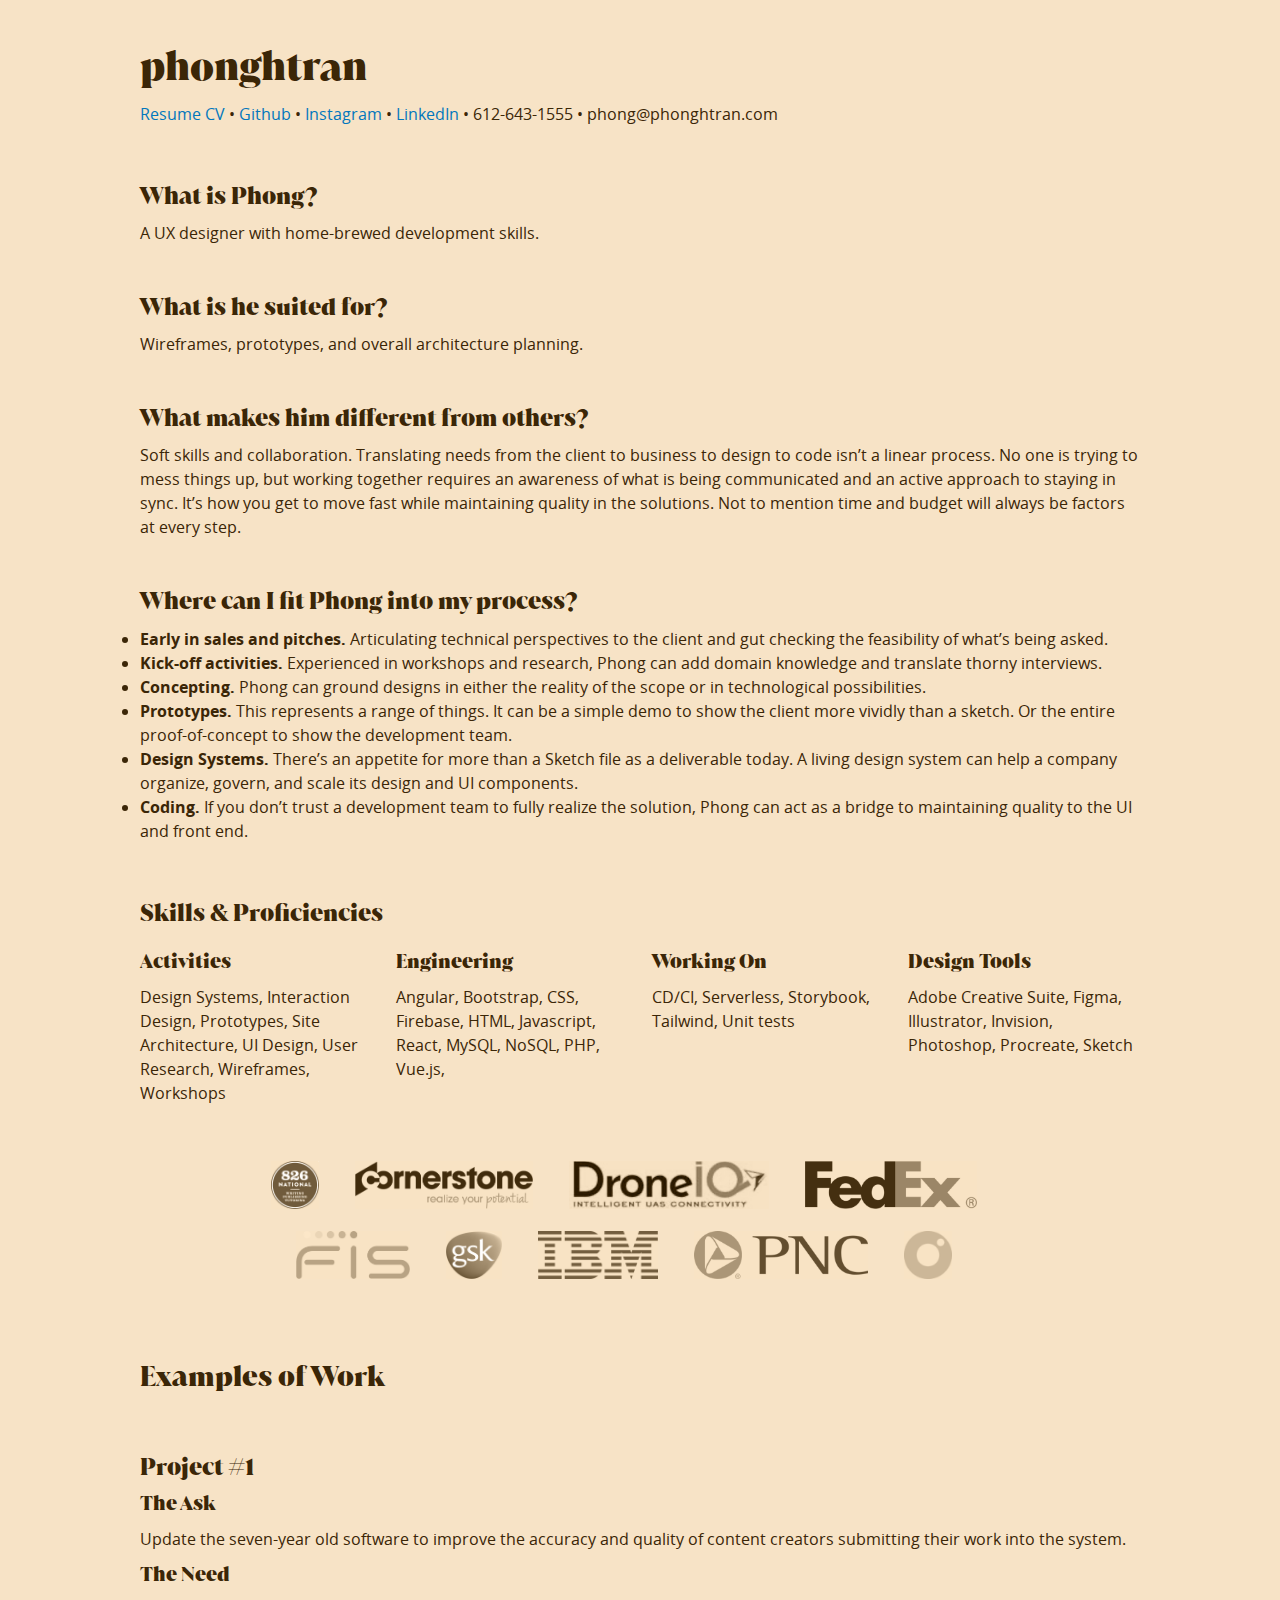
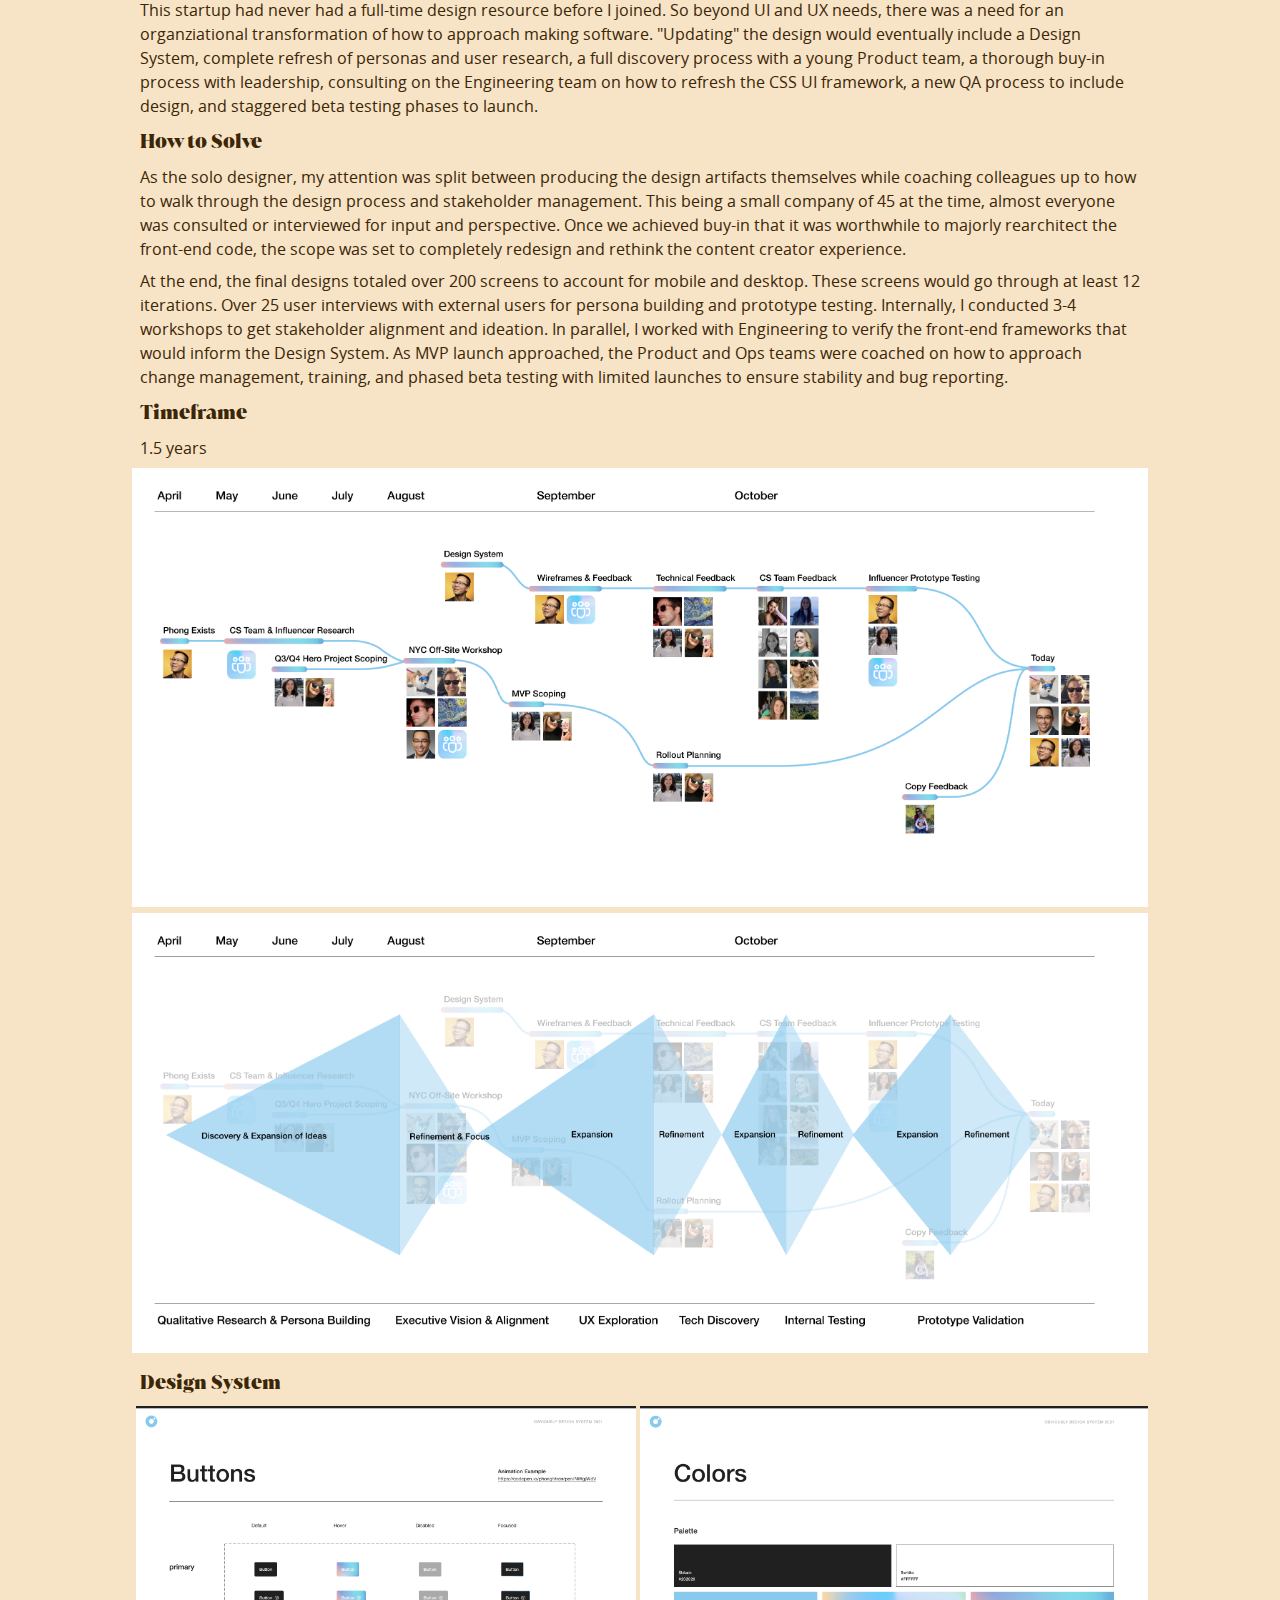
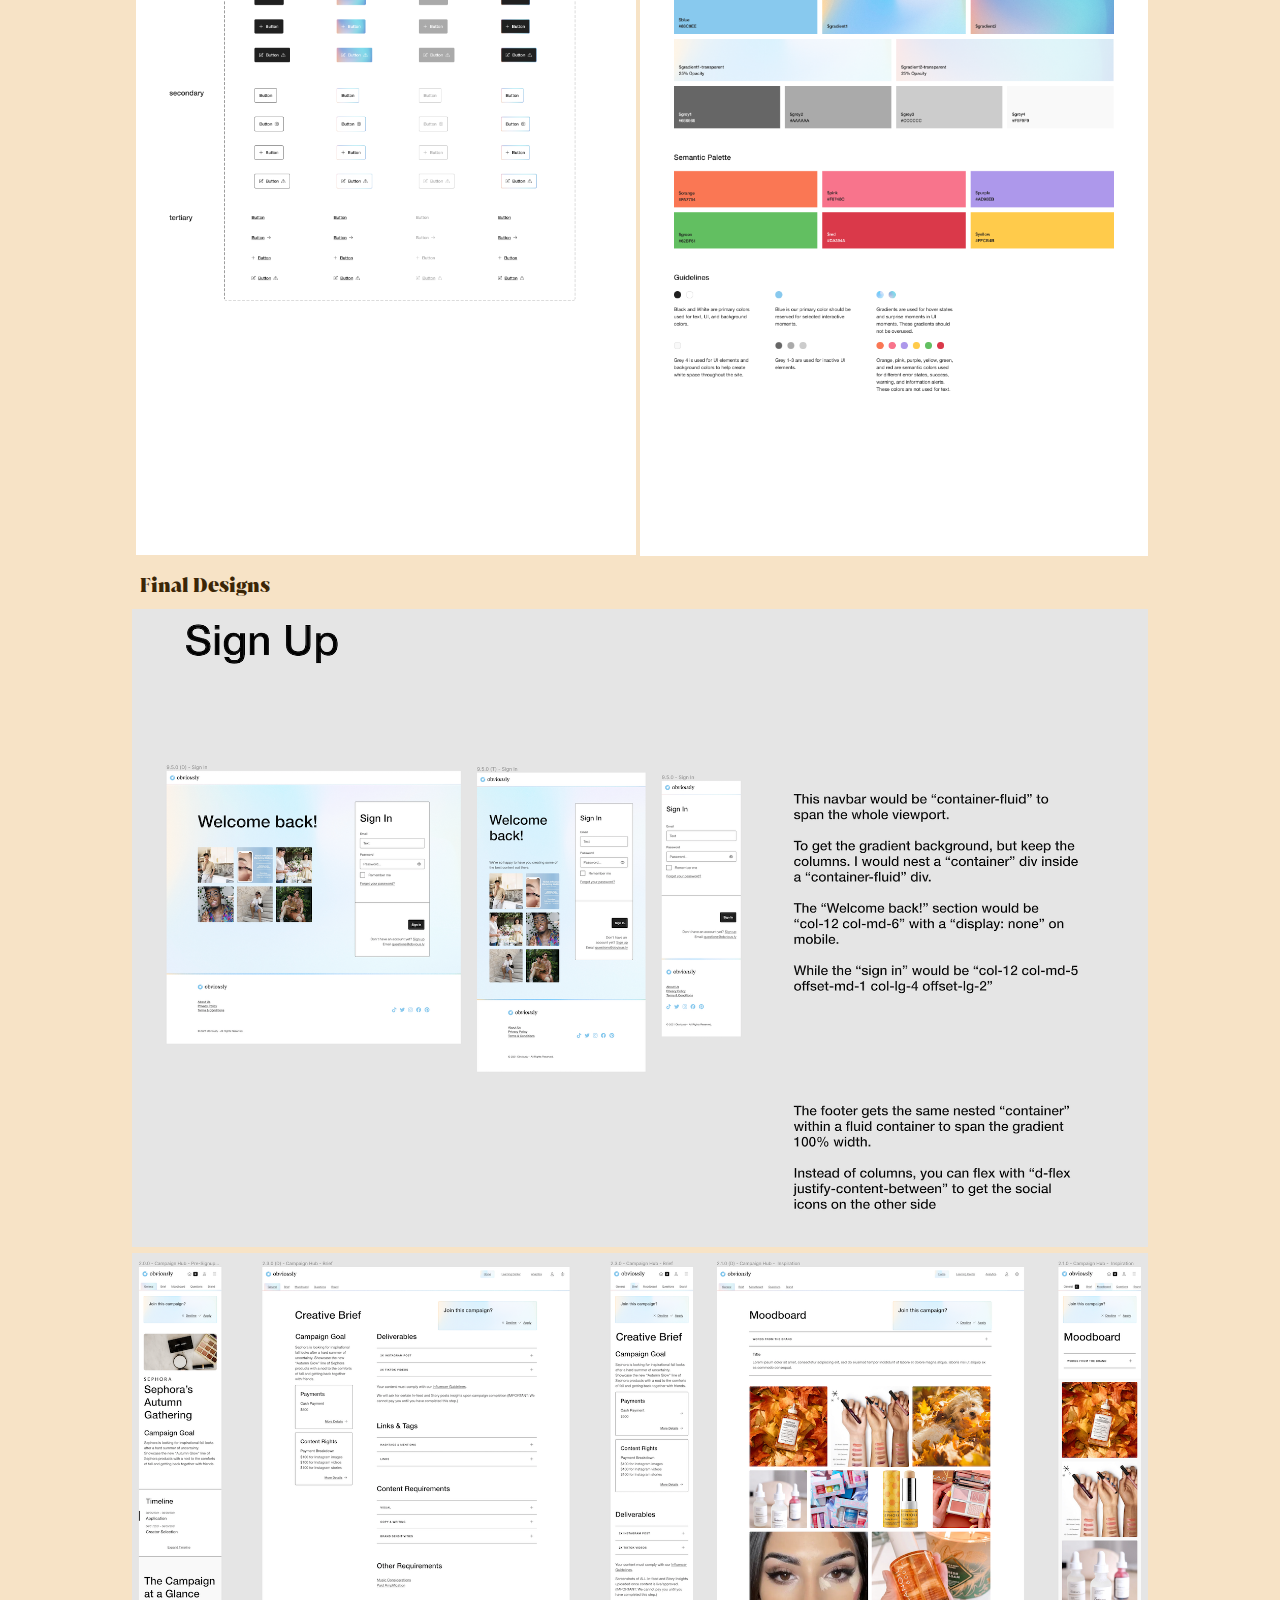
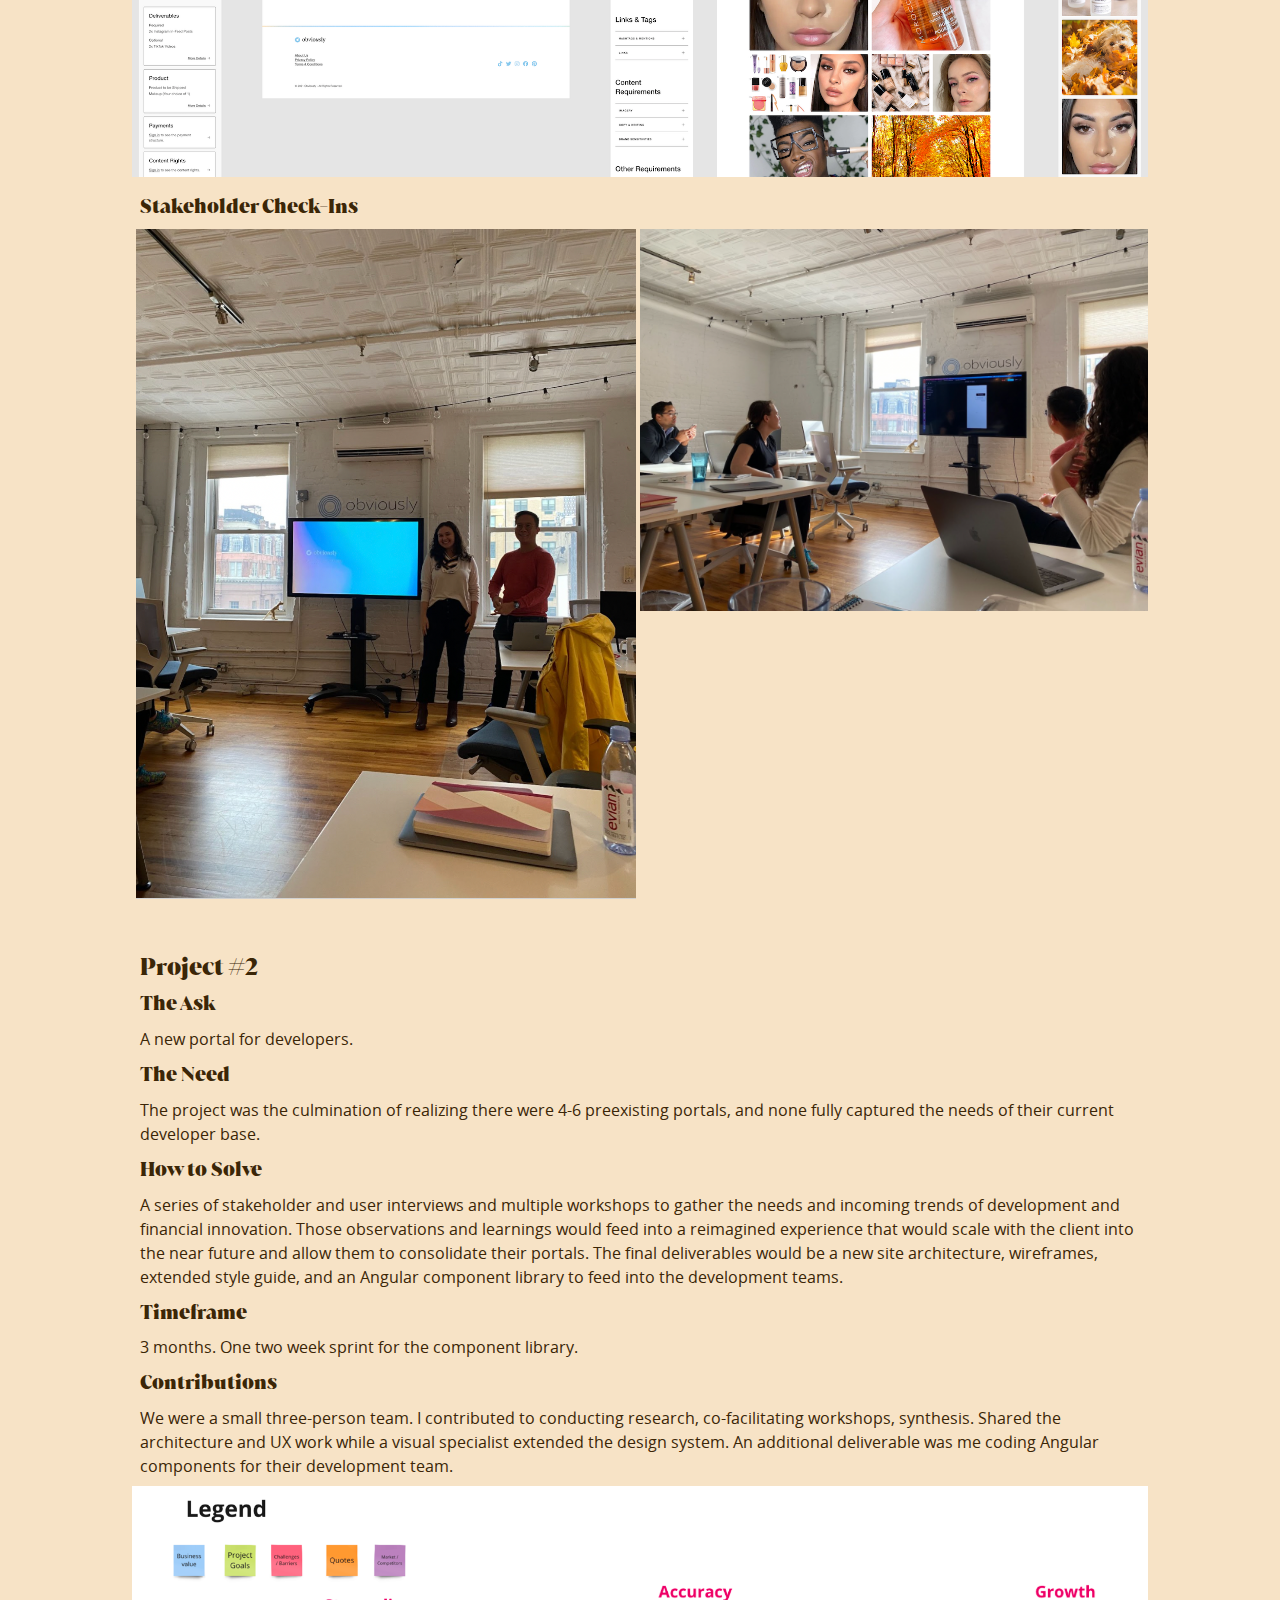
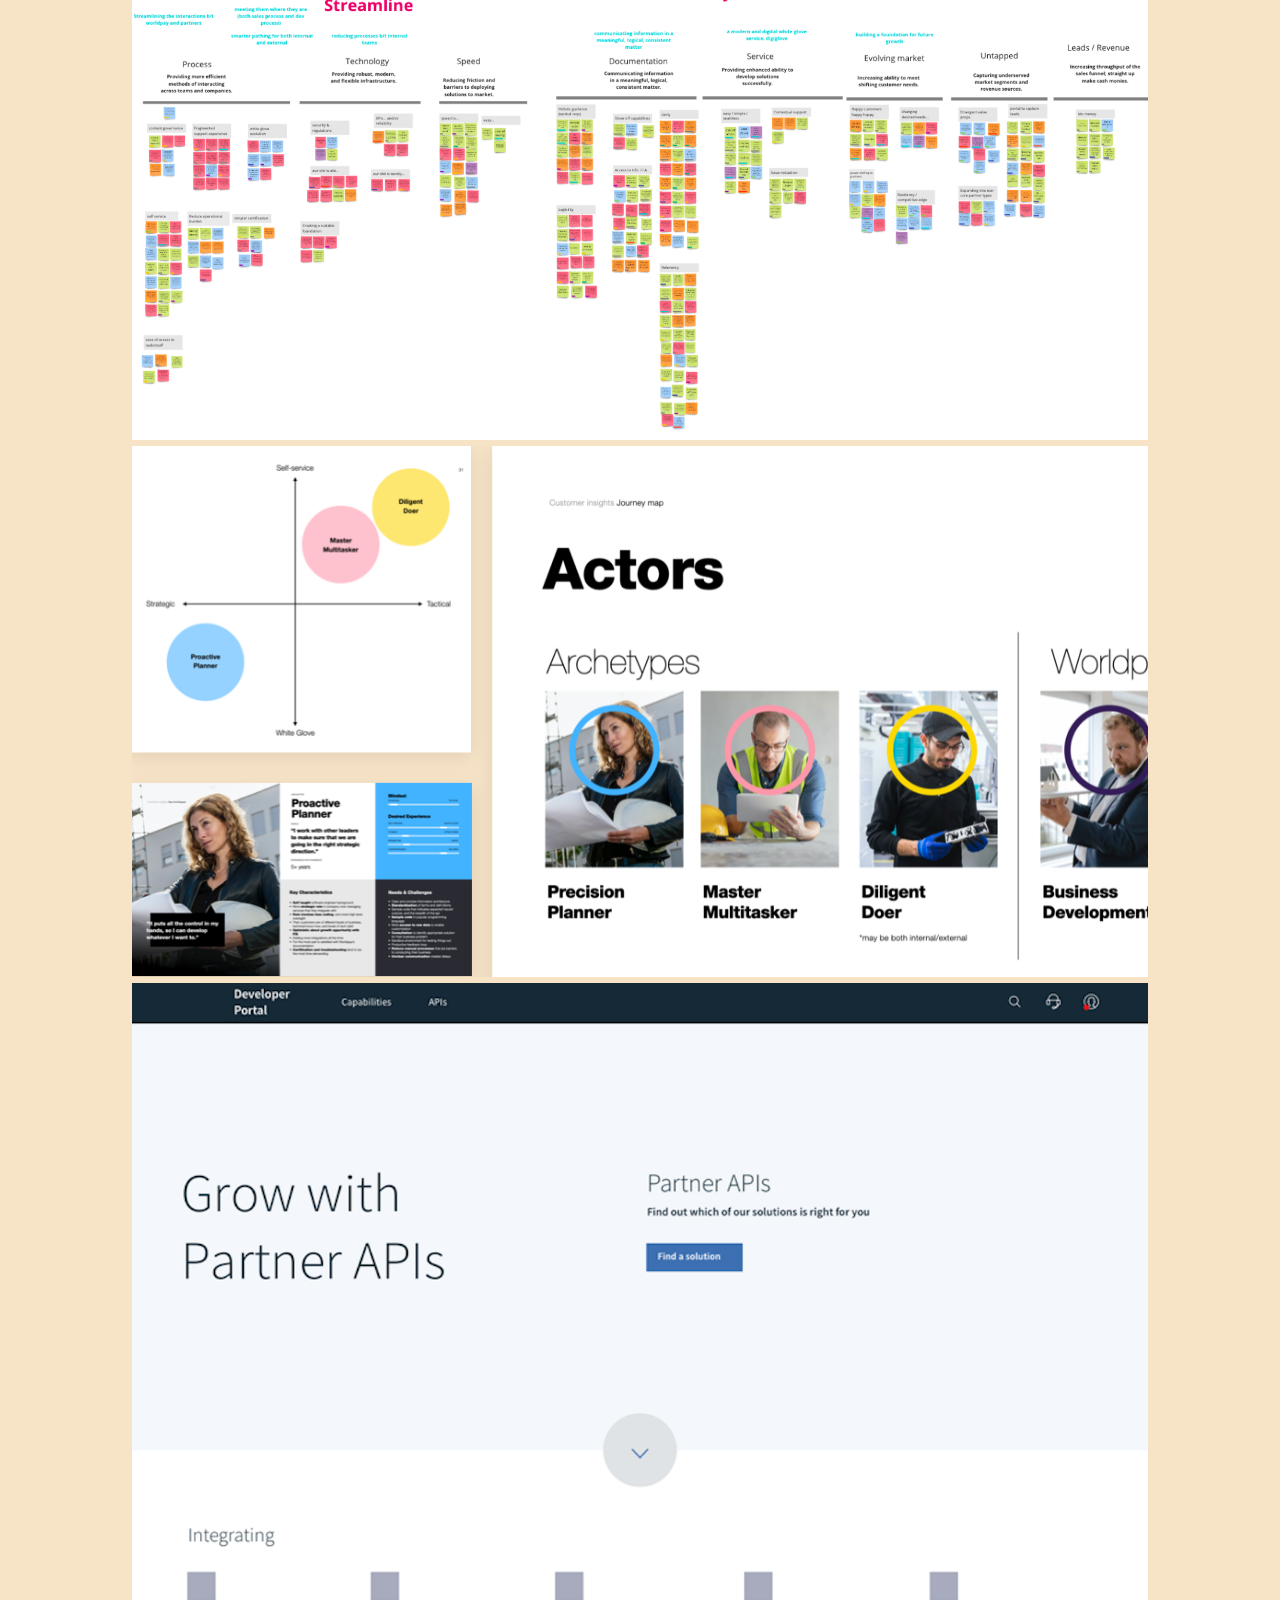
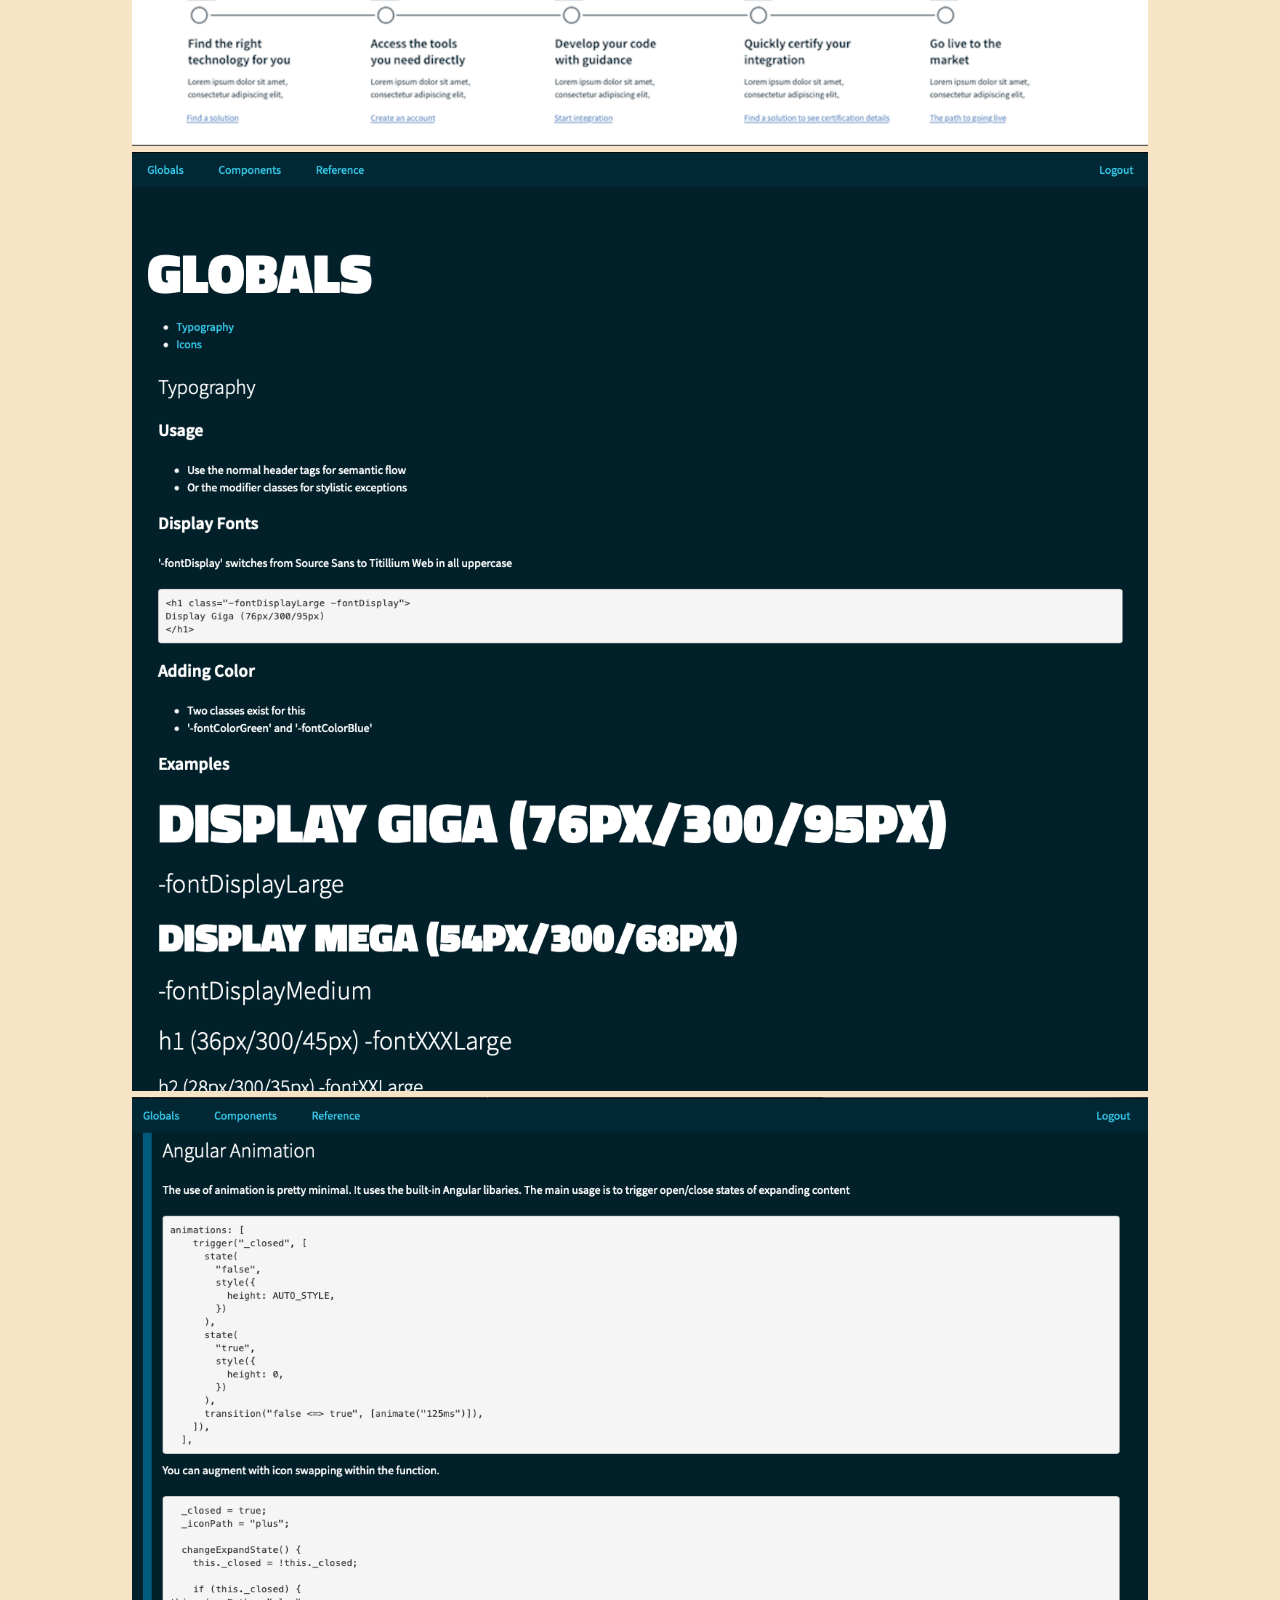
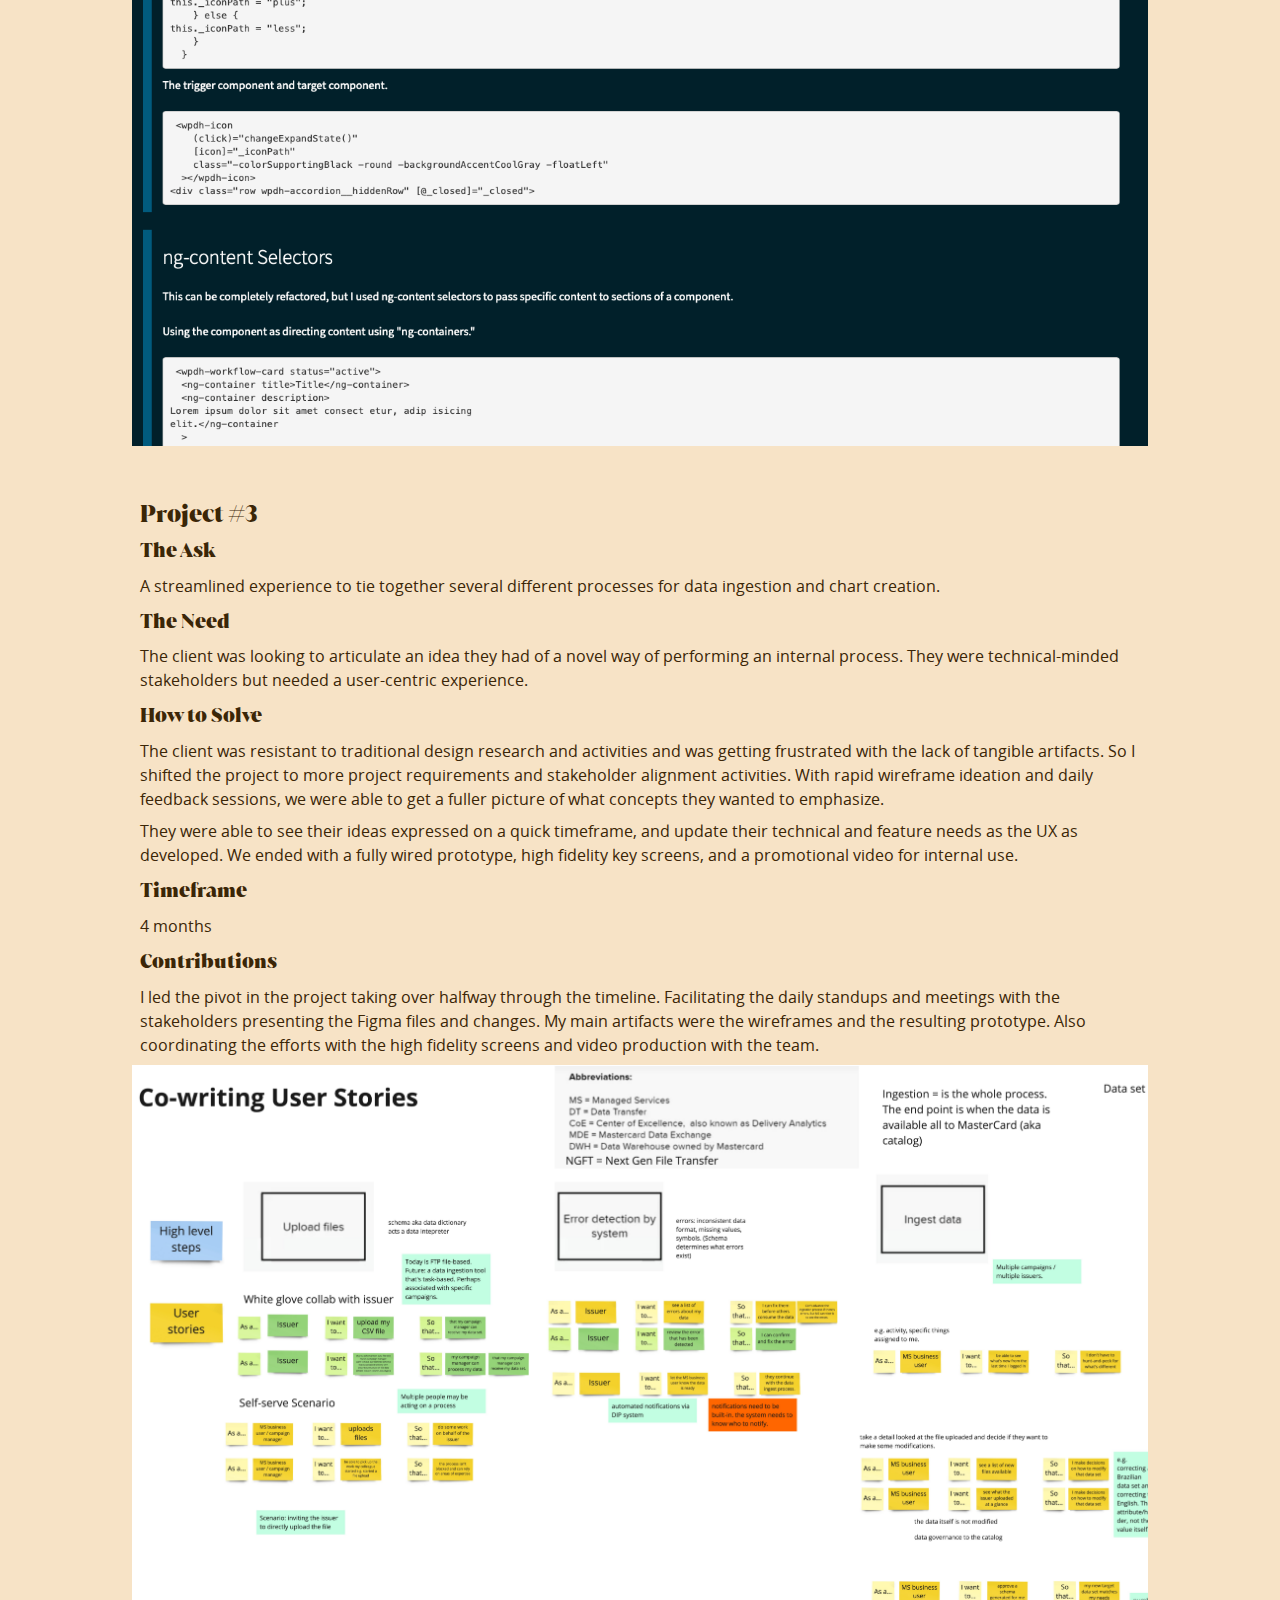
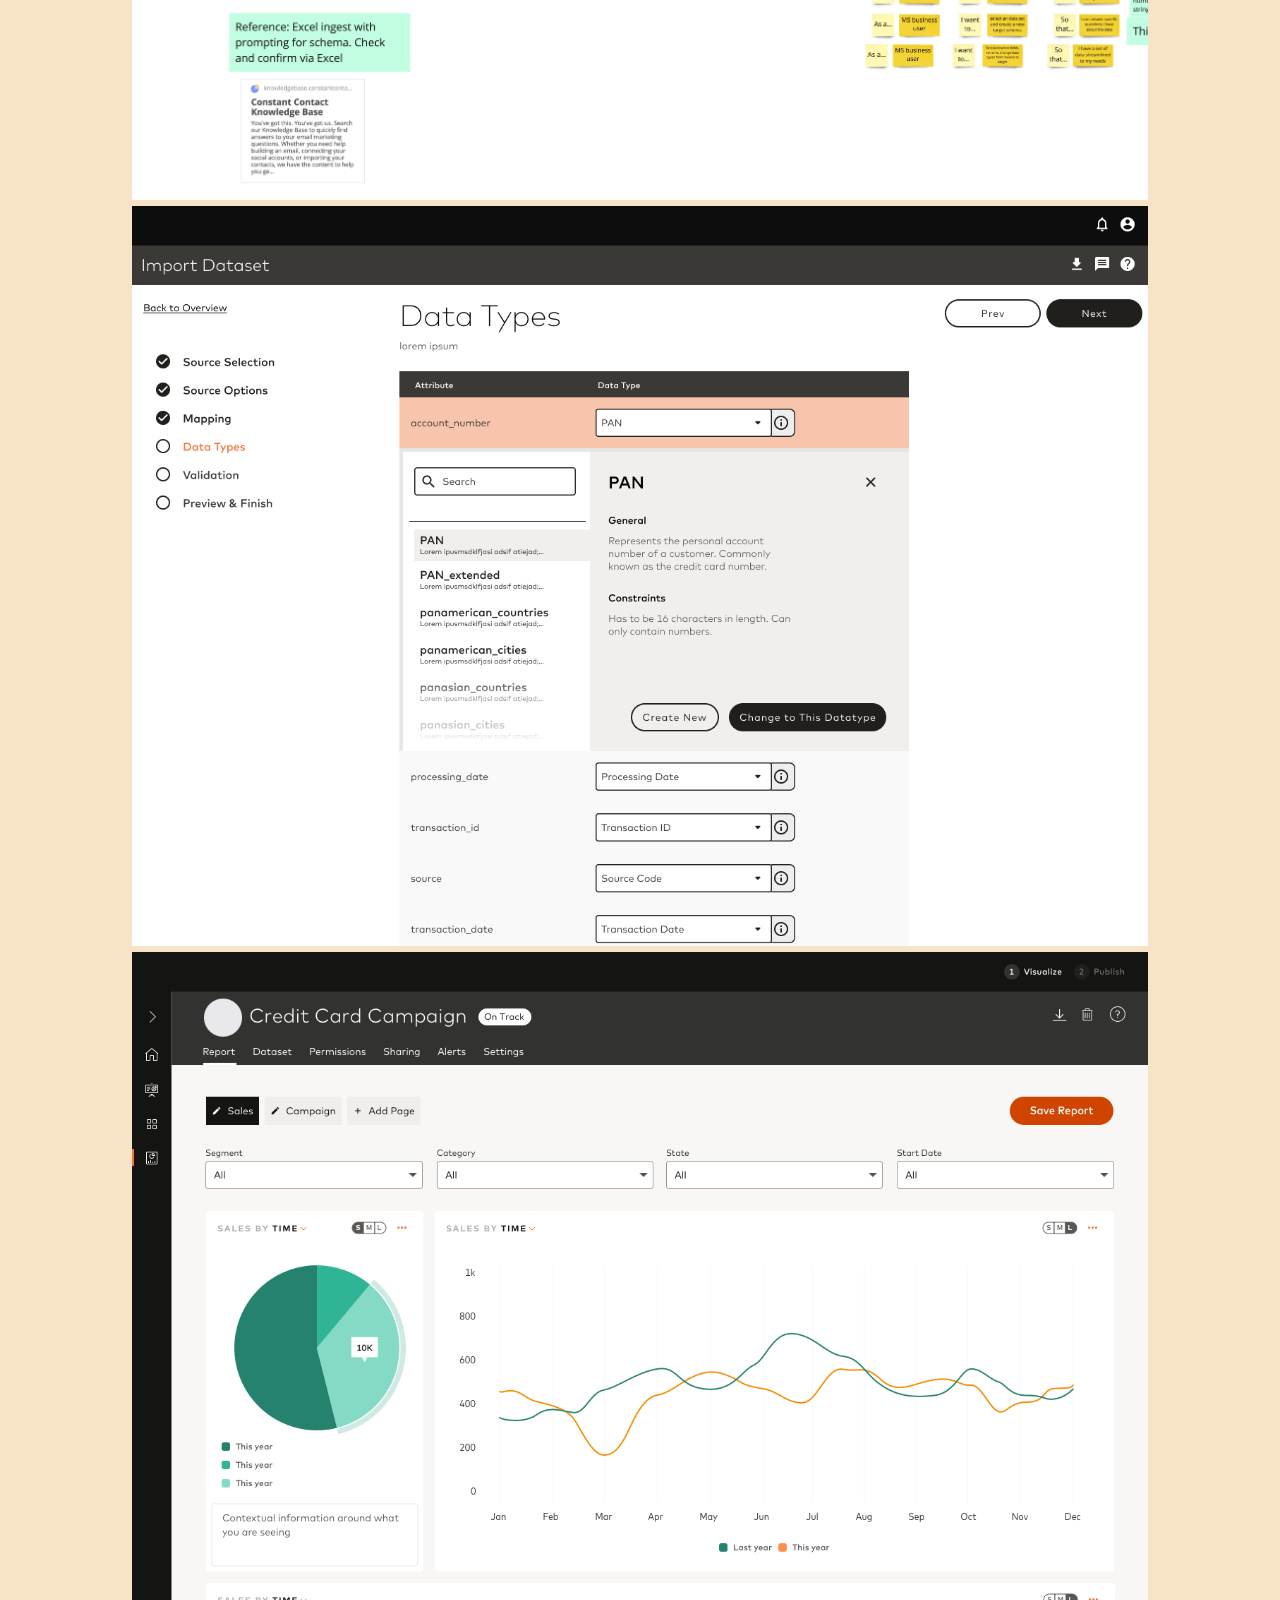
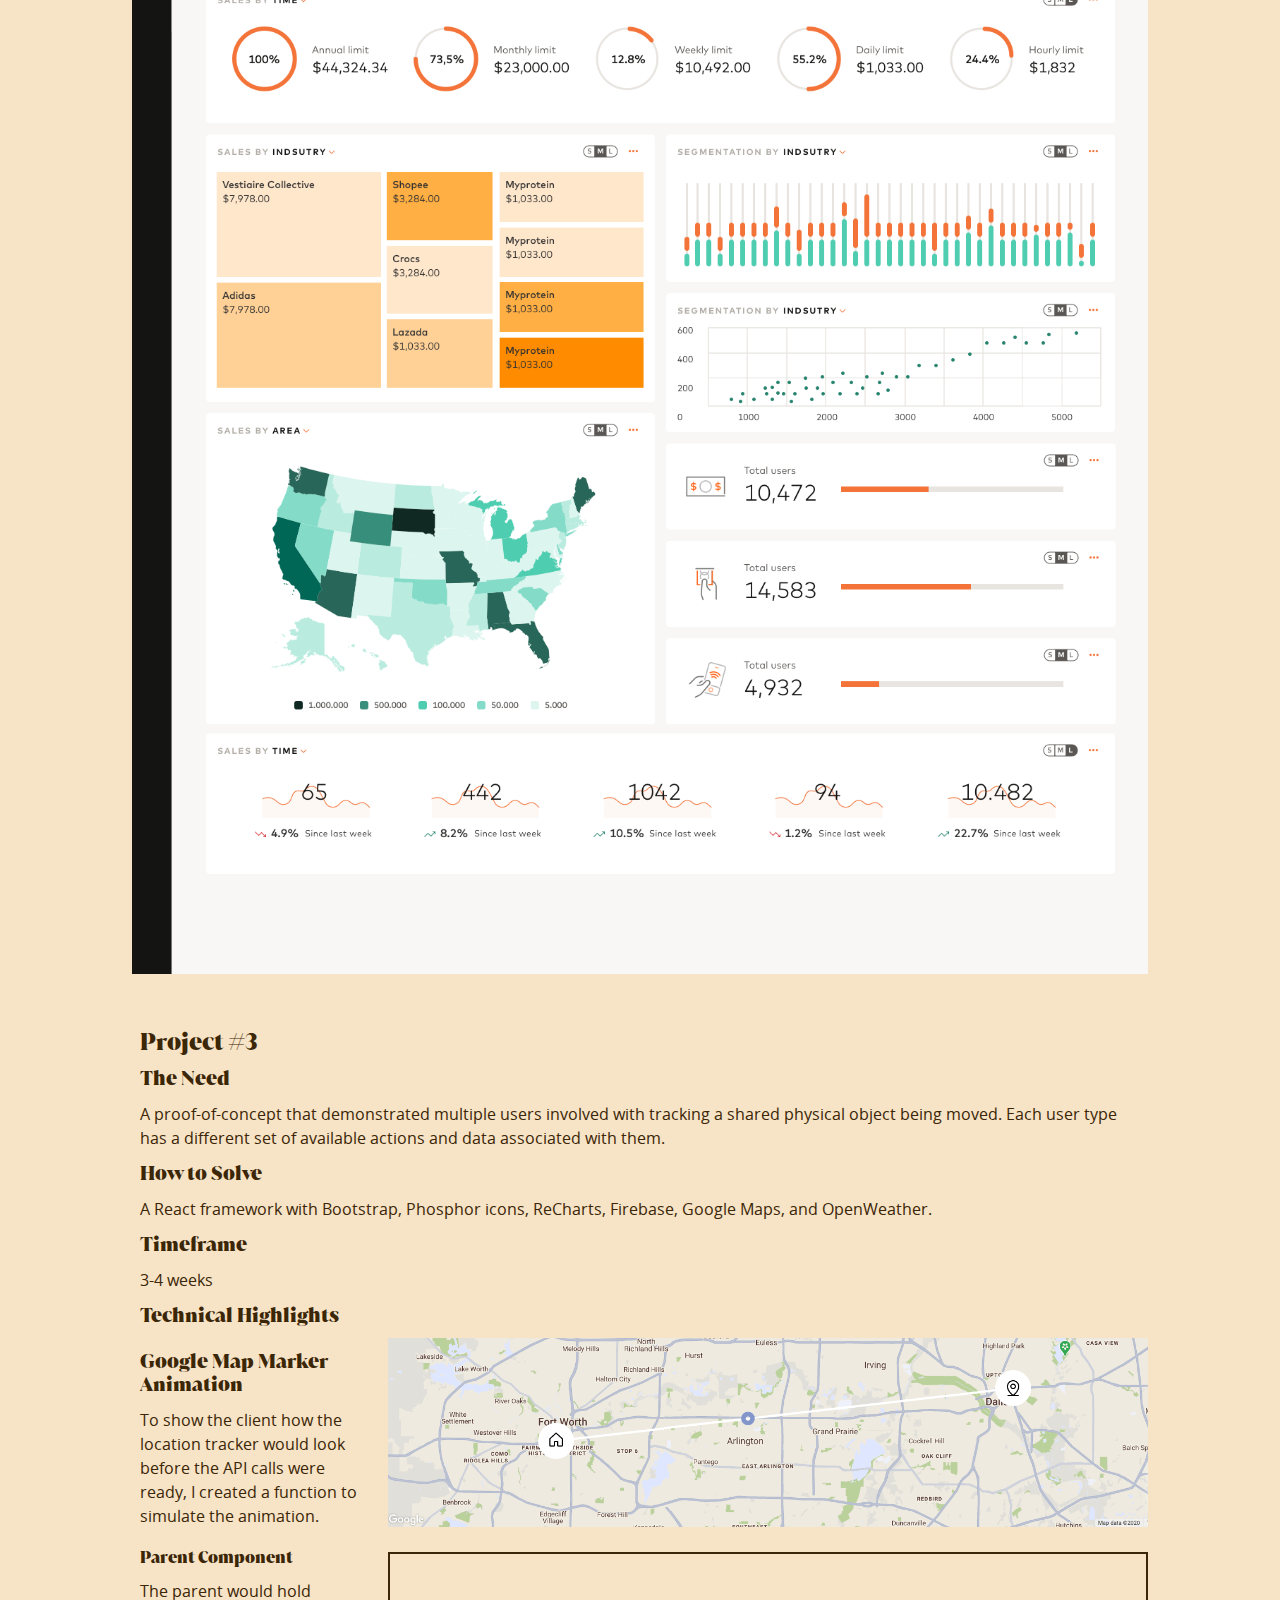
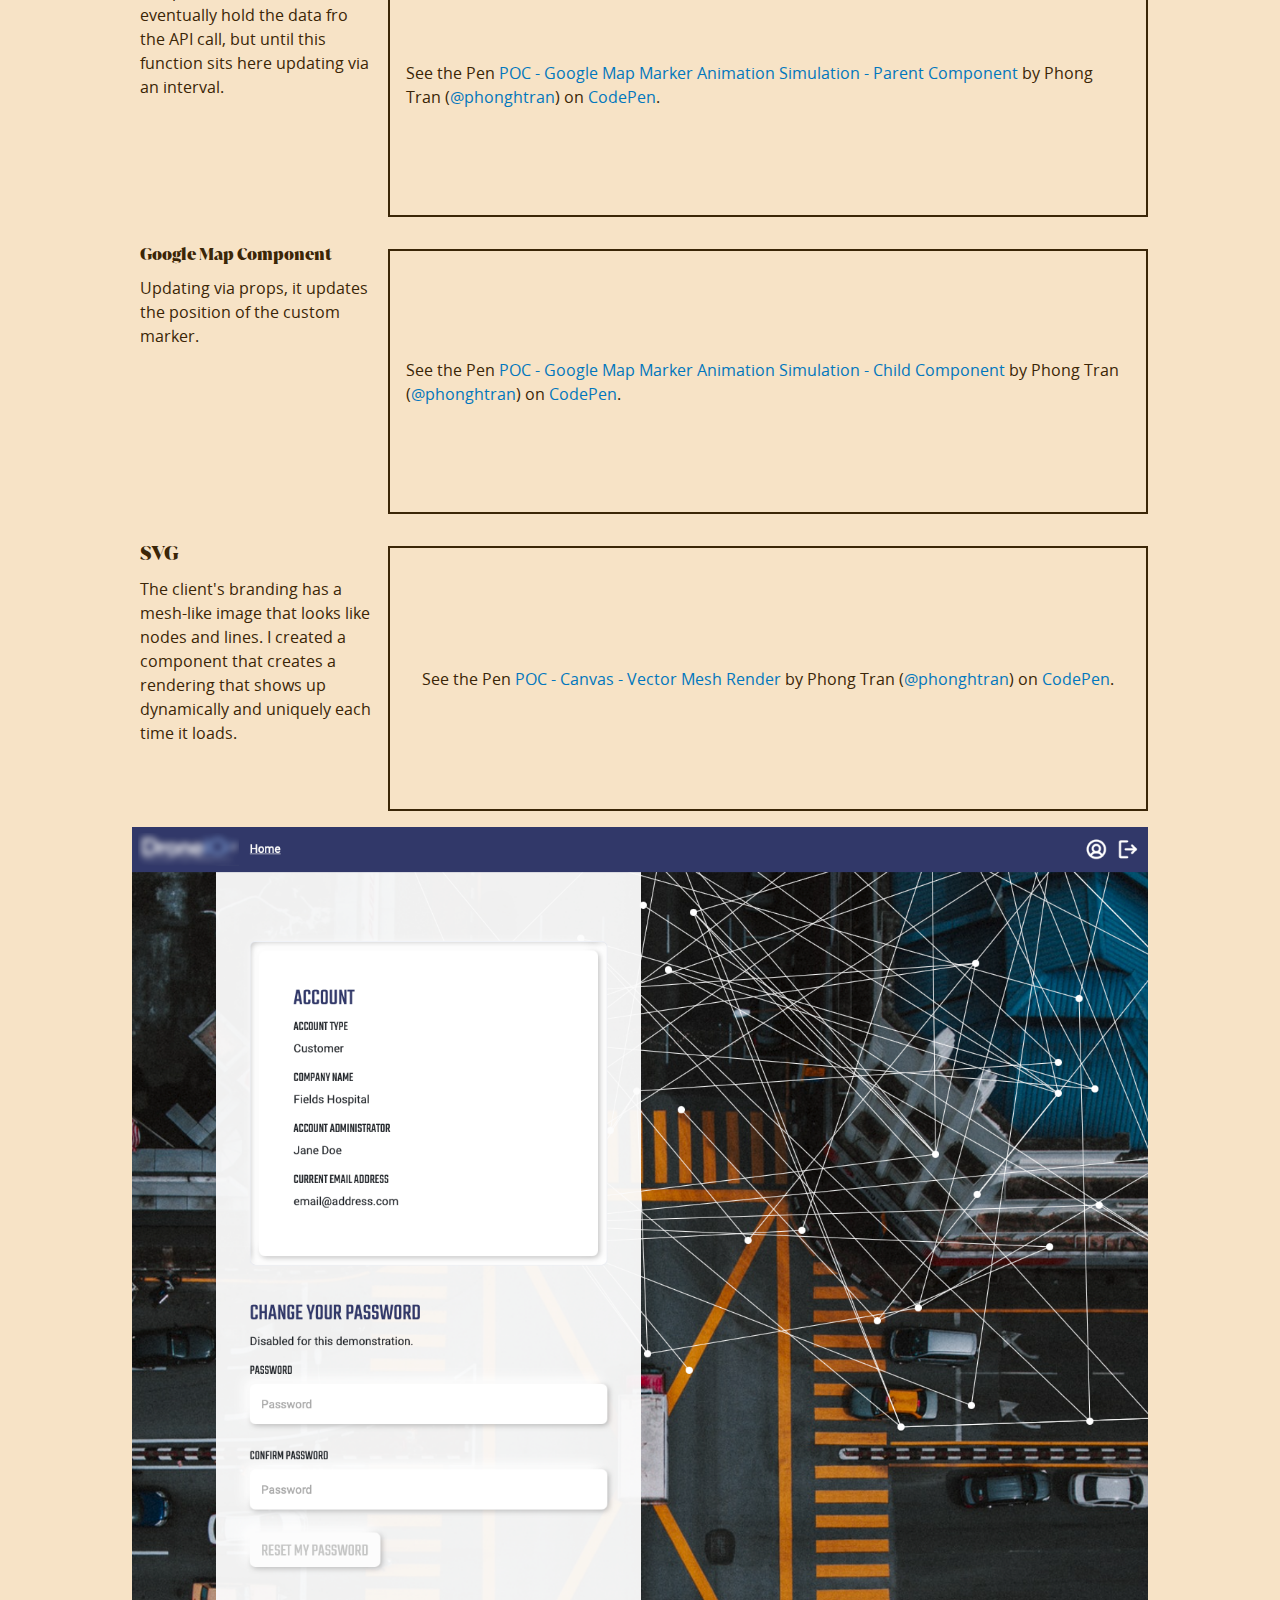
==== commit 44376cd5: "new case study - obv" ====
--- a/index.html
+++ b/index.html
@@ -167,10 +167,86 @@
       <!-- col -->
     </div>
     <!-- row -->
-    <!-- row -->
+
+
     <div class="row">
       <div class="col-sm-12">
         <h3>Project #1</h3>
+
+        <h4>The Ask</h4>
+        <p>
+          Update the seven-year old software to improve the accuracy and quality of content creators submitting their
+          work into the system.
+        </p>
+        <h4>The Need</h4>
+
+        <p>
+          This startup had never had a full-time design resource before I joined. So beyond UI and UX needs, there was a
+          need for an organziational transformation of how to approach making software. "Updating" the design would
+          eventually include a Design System, complete refresh of personas and user research, a full discovery process
+          with a young Product team, a thorough buy-in process with leadership, consulting on the Engineering team on
+          how to refresh the CSS UI framework, a new QA process to include design, and staggered beta testing phases to
+          launch.
+        </p>
+        <h4>How to Solve</h4>
+
+        <p>
+          As the solo designer, my attention was split between producing the design artifacts themselves while coaching
+          colleagues up to how to walk through the design process and stakeholder management. This being a small company
+          of 45 at the time, almost everyone was consulted or interviewed for input and perspective. Once we achieved
+          buy-in that it was worthwhile to majorly rearchitect the front-end code, the scope was set to completely
+          redesign and rethink the content creator experience.
+        </p>
+
+        <p> At the end, the final designs totaled over 200 screens to account for mobile and desktop. These screens
+          would go through at least 12 iterations. Over 25 user interviews with external users for persona building and
+          prototype testing. Internally, I conducted 3-4 workshops to get stakeholder alignment and ideation. In
+          parallel, I worked with Engineering to verify the front-end frameworks that would inform the Design System. As
+          MVP launch approached, the Product and Ops teams were coached on how to approach change management, training,
+          and phased beta testing with limited launches to ensure stability and bug reporting. </p>
+        <h4>Timeframe</h4>
+        <p>1.5 years</p>
+
+
+
+        <img alt="screenshot of timeline " src="assets/images/obv1.png" />
+        <img alt="screenshot of design thinking " src="assets/images/obv2.png" />
+        <h4>Design System</h4>
+        <div class="container-fluid">
+          <div class="row">
+            <div class="col-sm-12 col-md-6"><img alt="screenshot of design system buttons "
+                src="assets/images/obv3a.png" /></div>
+            <div class="col-sml-12 col-md-6"><img alt="screenshot of design system colors "
+                src="assets/images/obv3b.png" /></div>
+
+          </div>
+        </div>
+        <h4>Final Designs</h4>
+        <img alt="screenshot of  final screens " src="assets/images/obv7.png" />
+        <img alt="screenshot of  final screens " src="assets/images/obv4.png" />
+        <h4>Stakeholder Check-Ins</h4>
+        <div class="container-fluid">
+          <div class="row">
+            <div class="col-sm-12 col-md-6"><img alt="screenshot of  presenting to execs"
+                src="assets/images/obv5.png" /></div>
+            <div class="col-sml-12 col-md-6"><img alt="screenshot 2 of presenting to execs "
+                src="assets/images/obv6.png" /></div>
+
+          </div>
+        </div>
+
+
+
+      </div>
+      <!-- col -->
+    </div>
+    <!-- row -->
+
+
+    <!-- row -->
+    <div class="row">
+      <div class="col-sm-12">
+        <h3>Project #2</h3>
 
         <h4>The Ask</h4>
         <p>A new portal for developers.</p>
@@ -218,7 +294,7 @@
 
     <div class="row">
       <div class="col-sm-12">
-        <h3>Project #2</h3>
+        <h3>Project #3</h3>
 
         <h4>The Ask</h4>
         <p>
@@ -423,6 +499,7 @@
       <!-- col -->
     </div>
     <!-- row -->
+    <!-- hide
     <div class="row">
       <div class="col-sm-12">
         <h3>Project #4</h3>
@@ -476,9 +553,11 @@
           other partners to quickly grasp their goals.
         </p>
       </div>
-      <!-- col -->
-    </div>
-    <!-- row -->
+      <! -- col -- >
+    </div>
+    -->
+    <!-- row -->
+    <!-- hide
     <div class="row">
       <div class="col-sm-12 col-md-3">
         <h4>Proof-of-Concept Demos</h4>
@@ -488,15 +567,16 @@
           possible for them once they get set up to build their technology.
         </p>
       </div>
-      <!-- col -->
+      <! -- col - ->
       <div class="col-sm-9">
         <img alt="screenshot of demo that searches a database by tags" src="assets/images/826_demos_1.png" />
         <img alt="screenshot of demo that adds data to a Airtable table" src="assets/images/826_demos_2.png" />
         <img alt="screenshot of demo that extracts tags from Indesign files" src="assets/images/826_demos_3.png" />
         <img alt="screenshot of demo using a library they liked" src="assets/images/826_demos_4.png" />
       </div>
-      <!-- col -->
-    </div>
+      <! -- col  - ->
+  </div>
+  -->
     <!-- row -->
     <div class="row">
       <div class="col-sm-12 col-md-3">
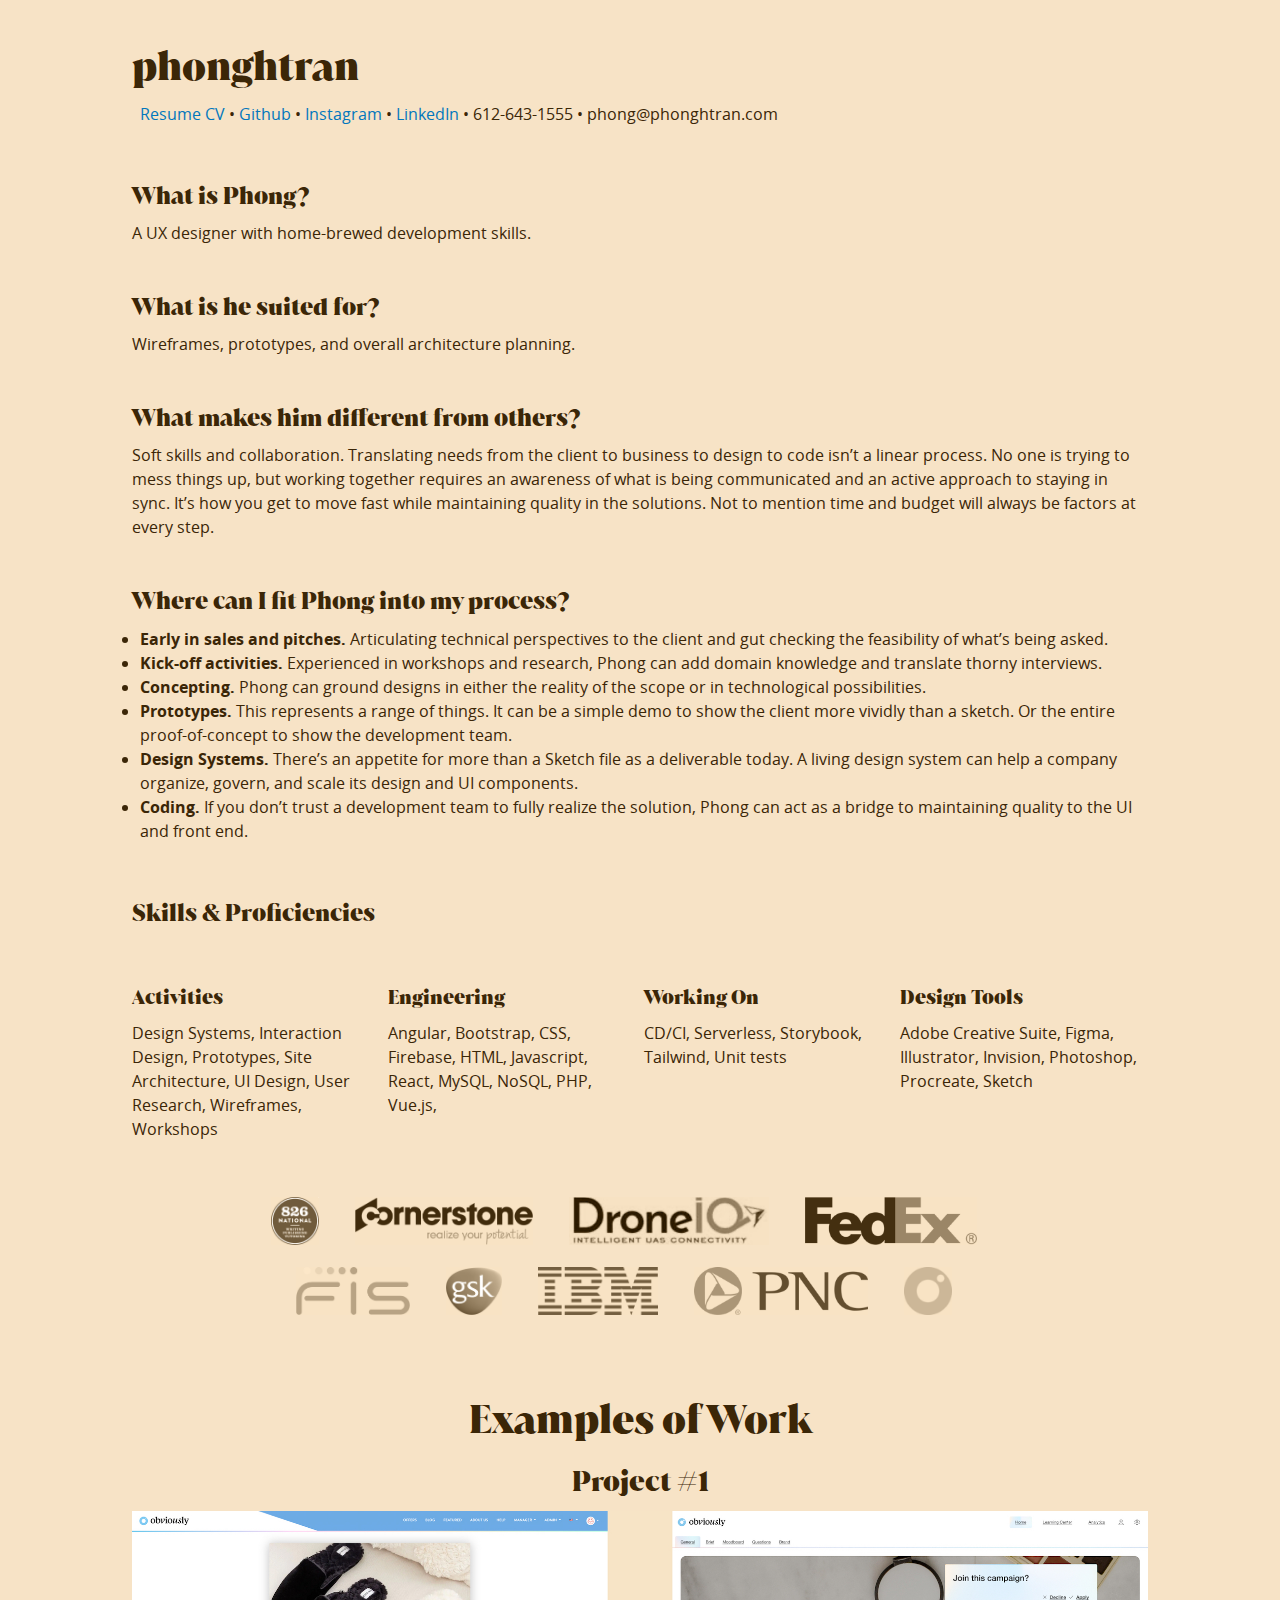
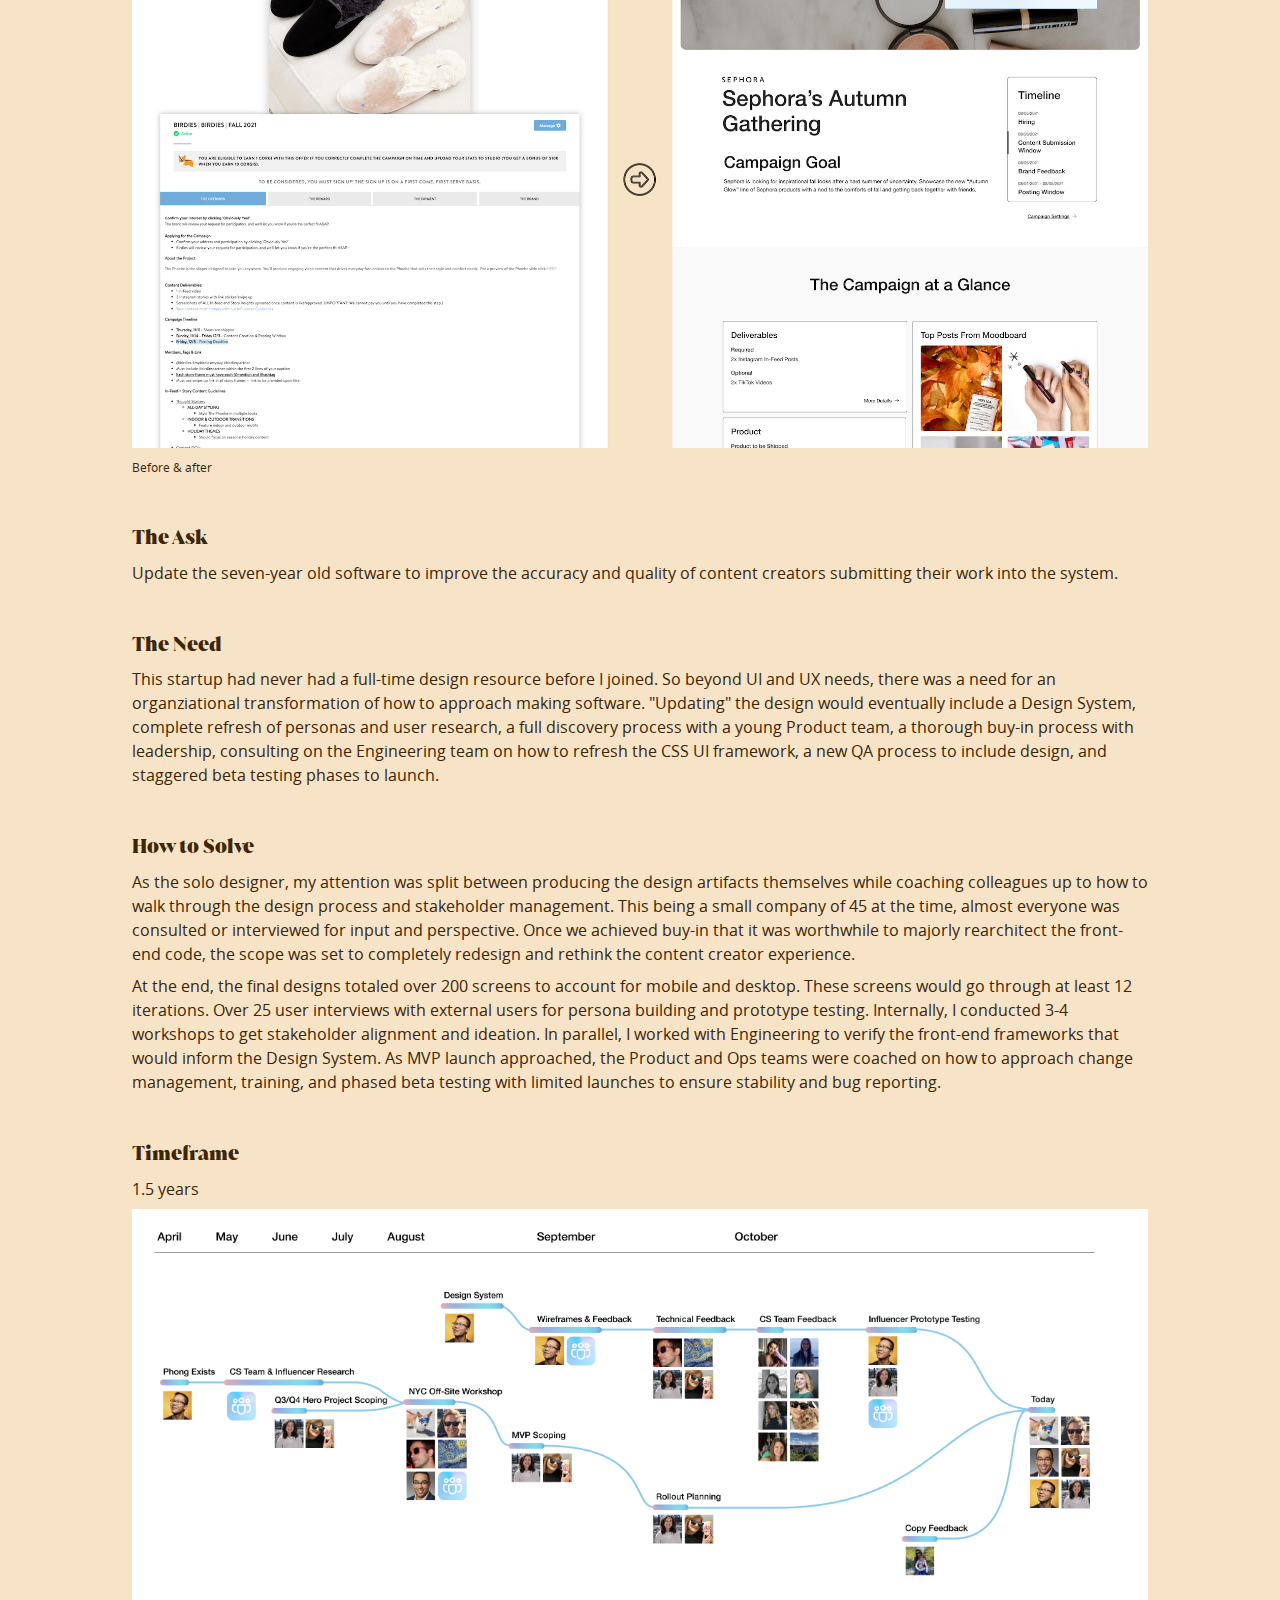
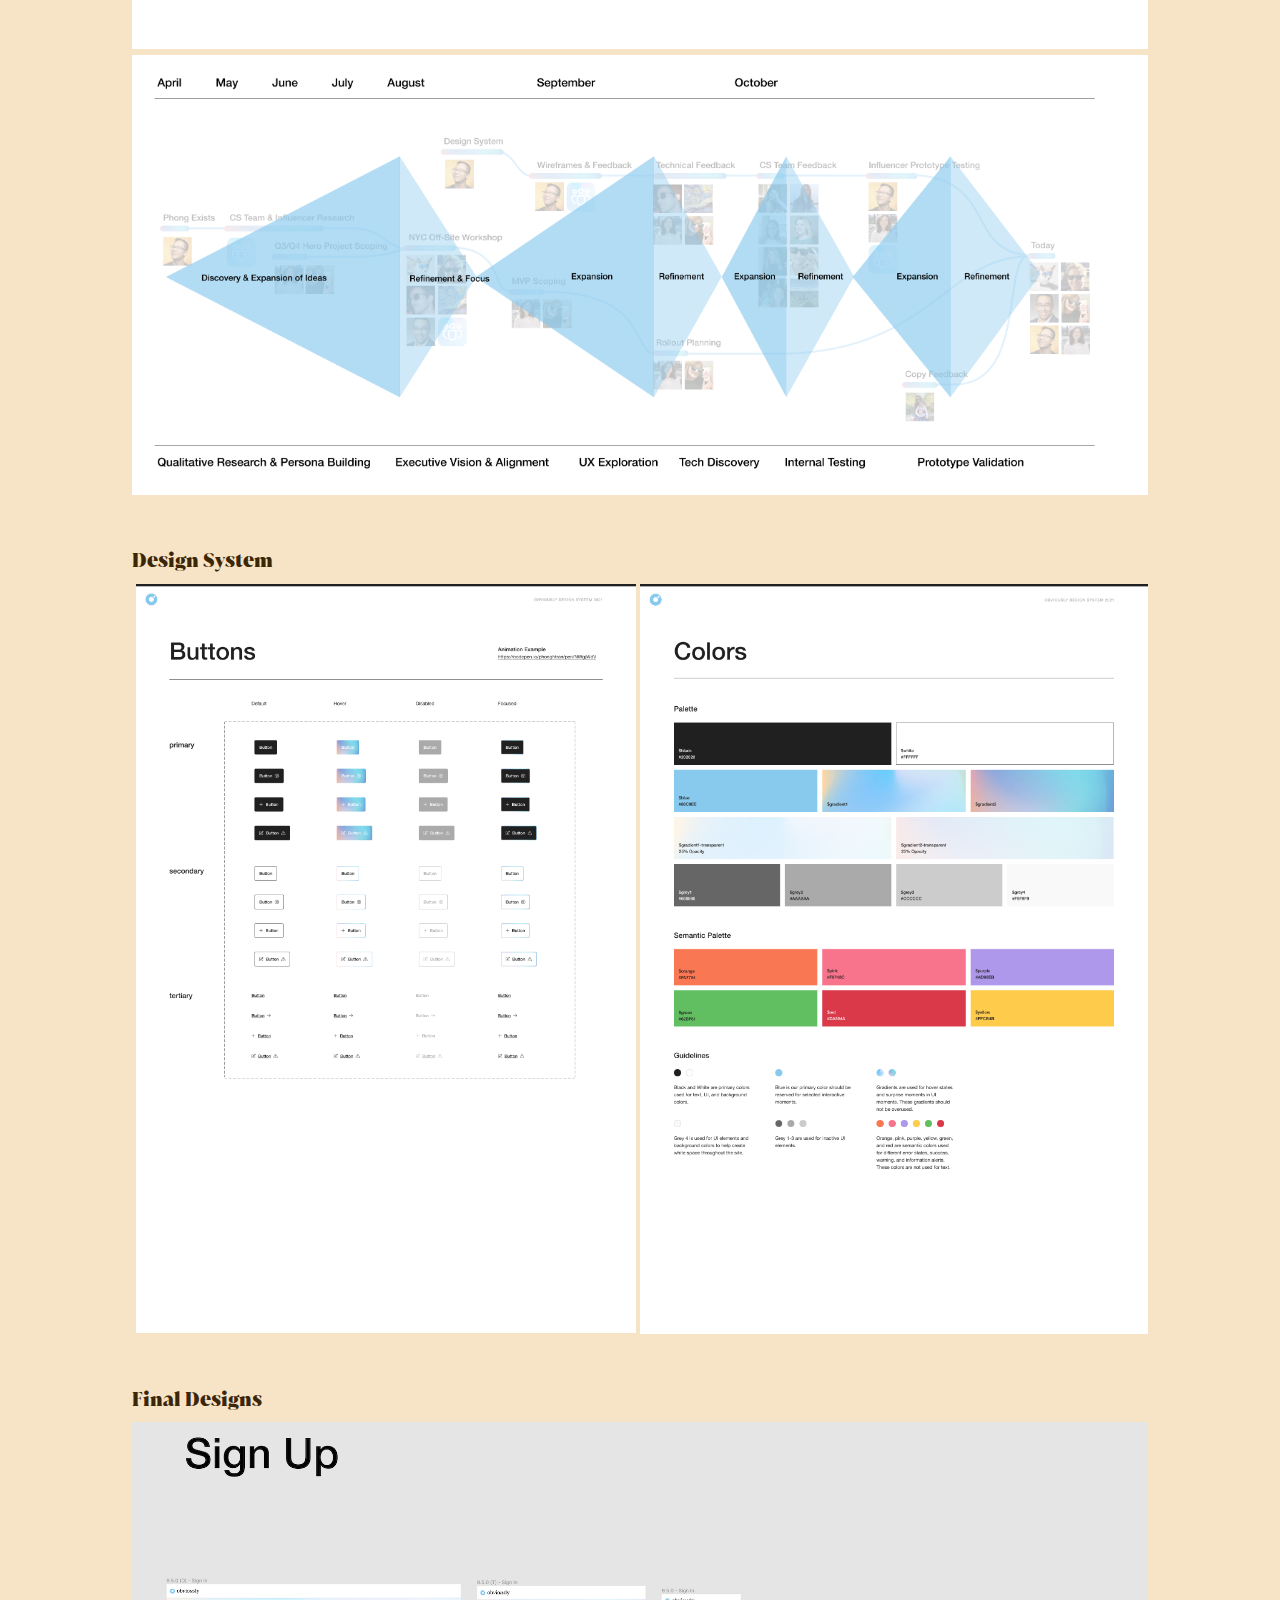
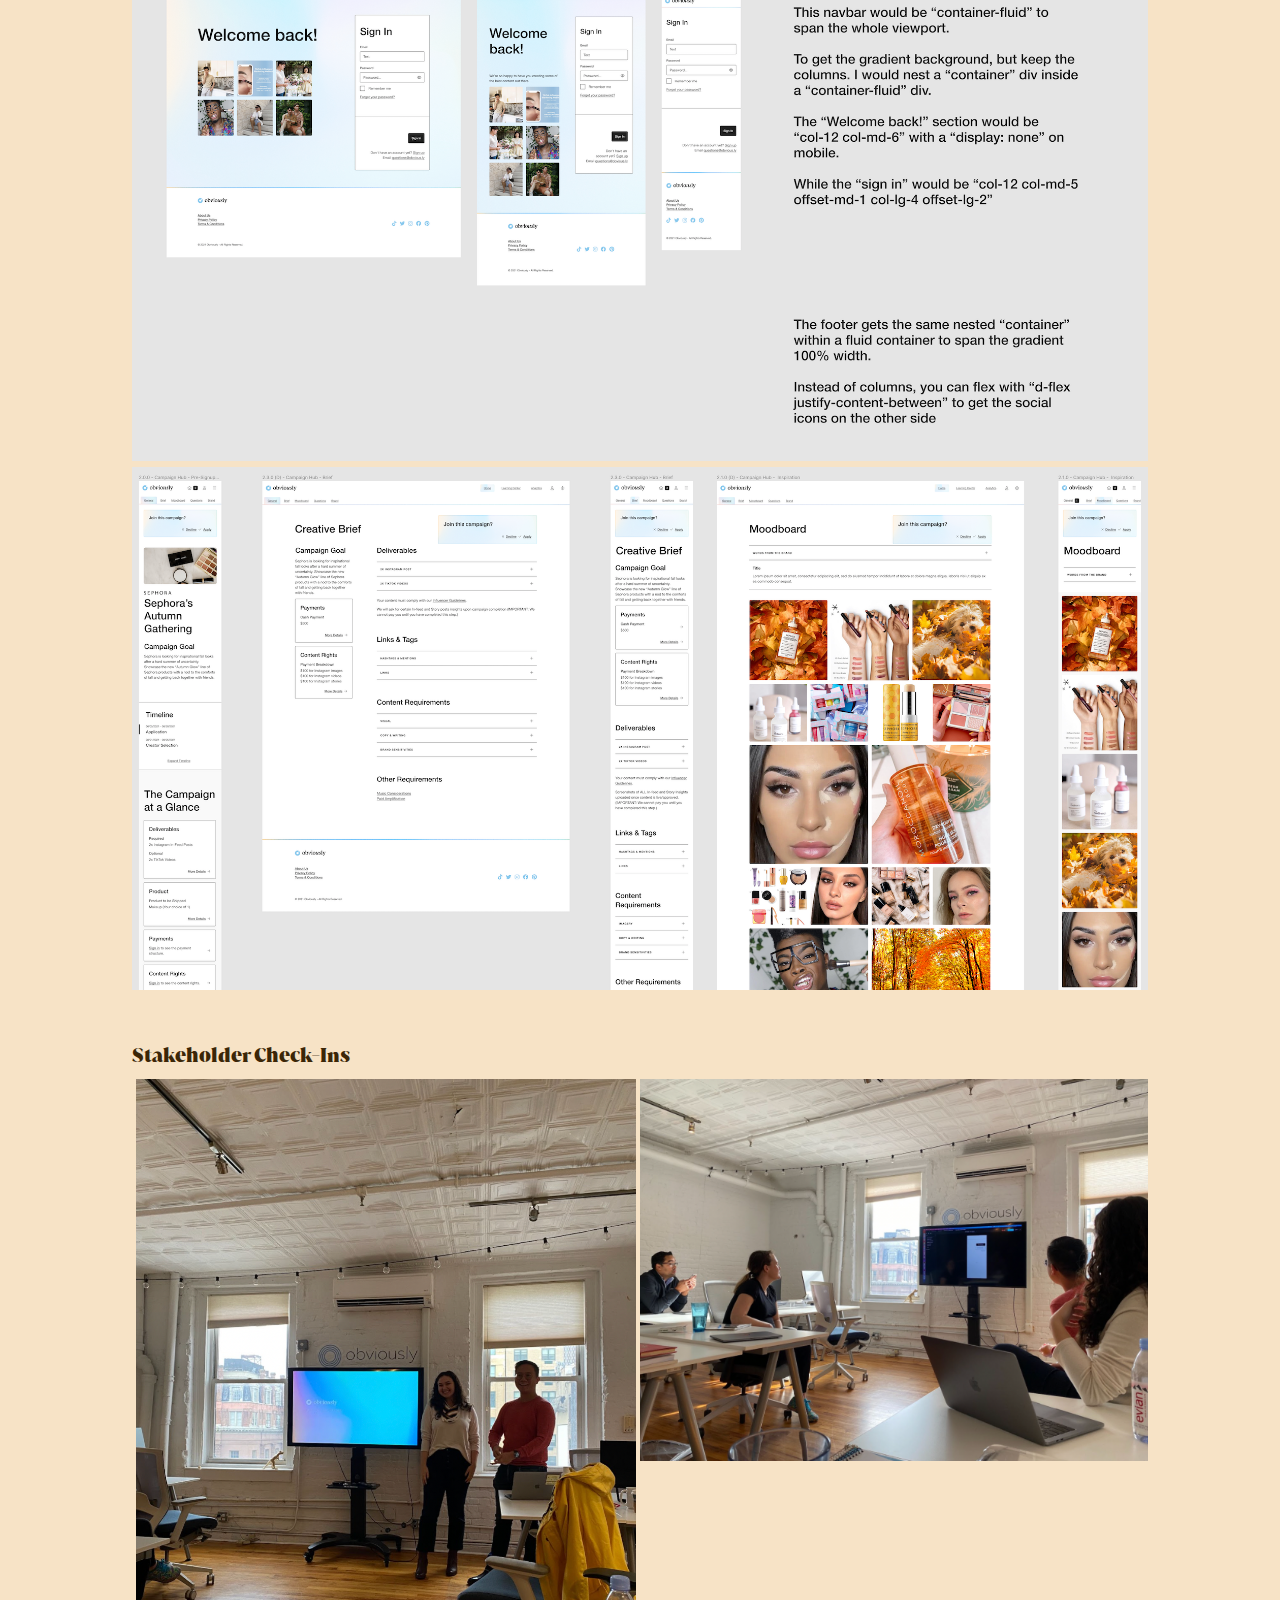
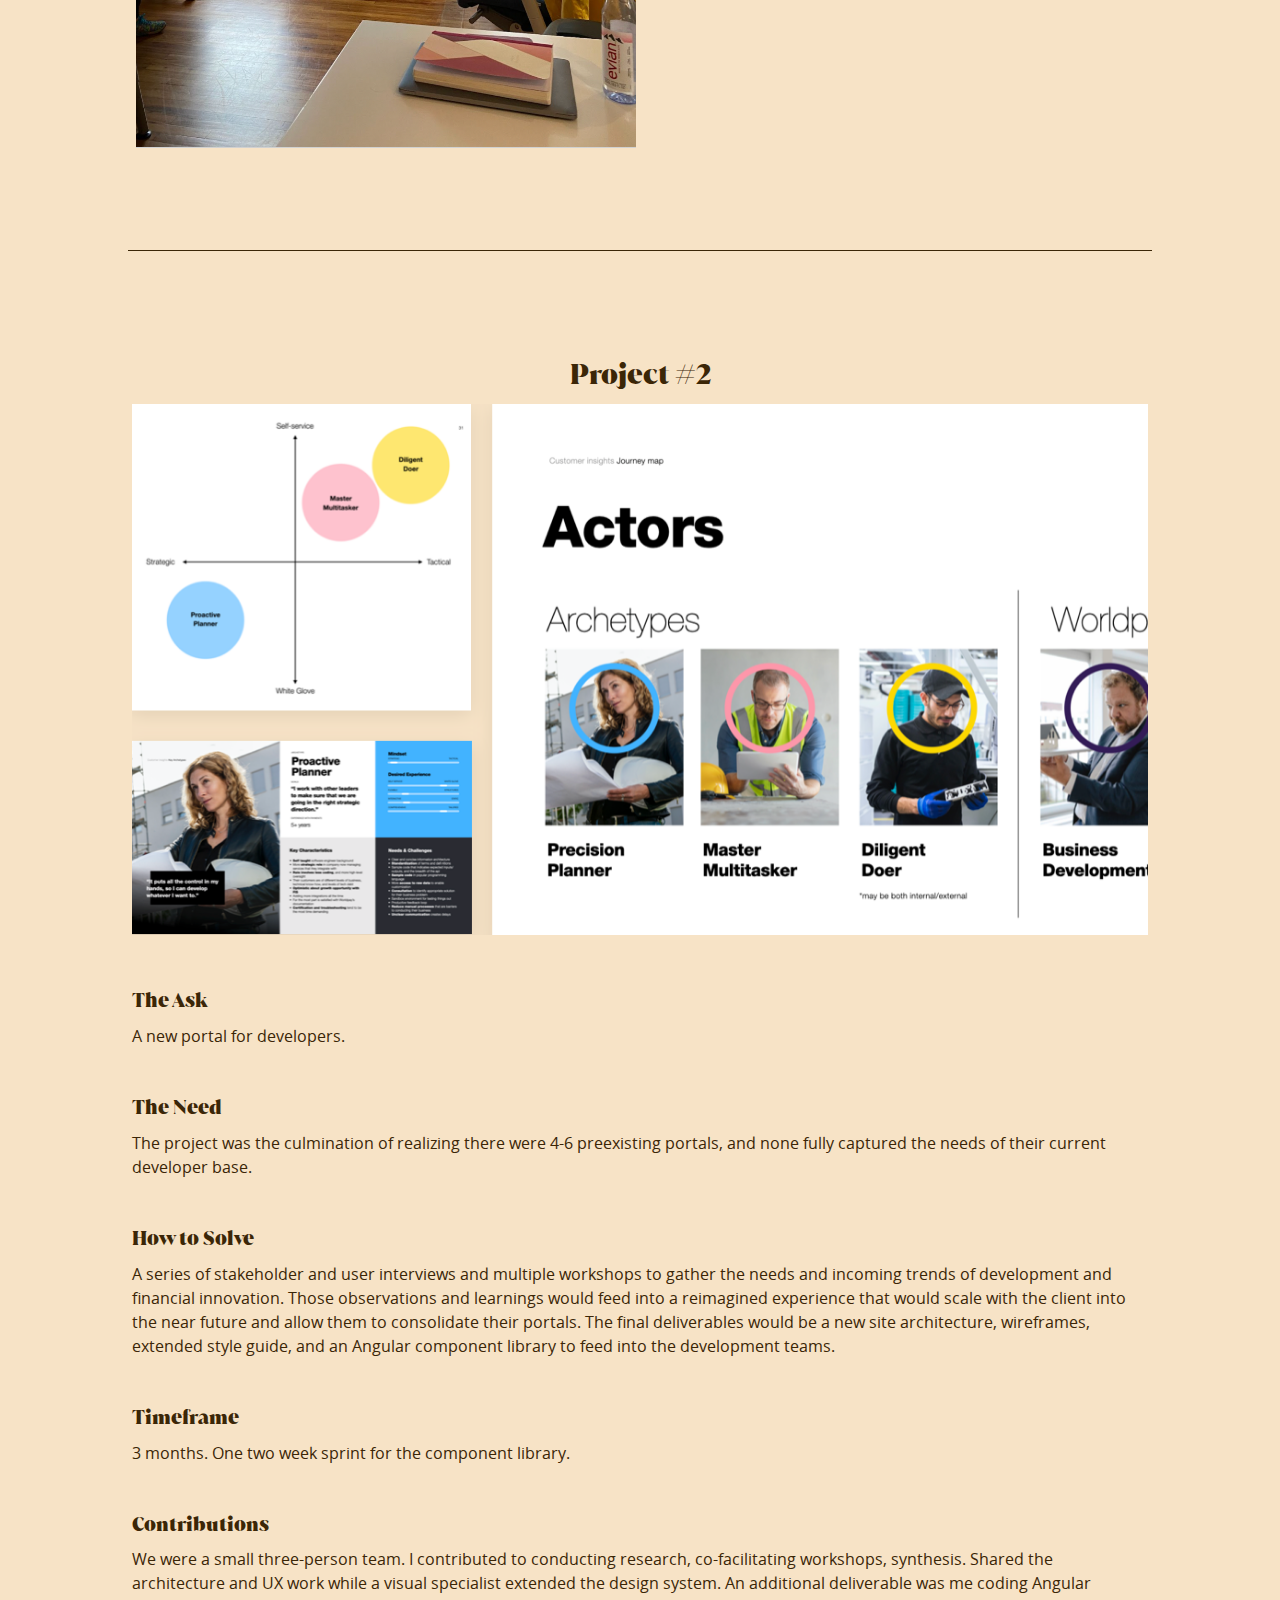
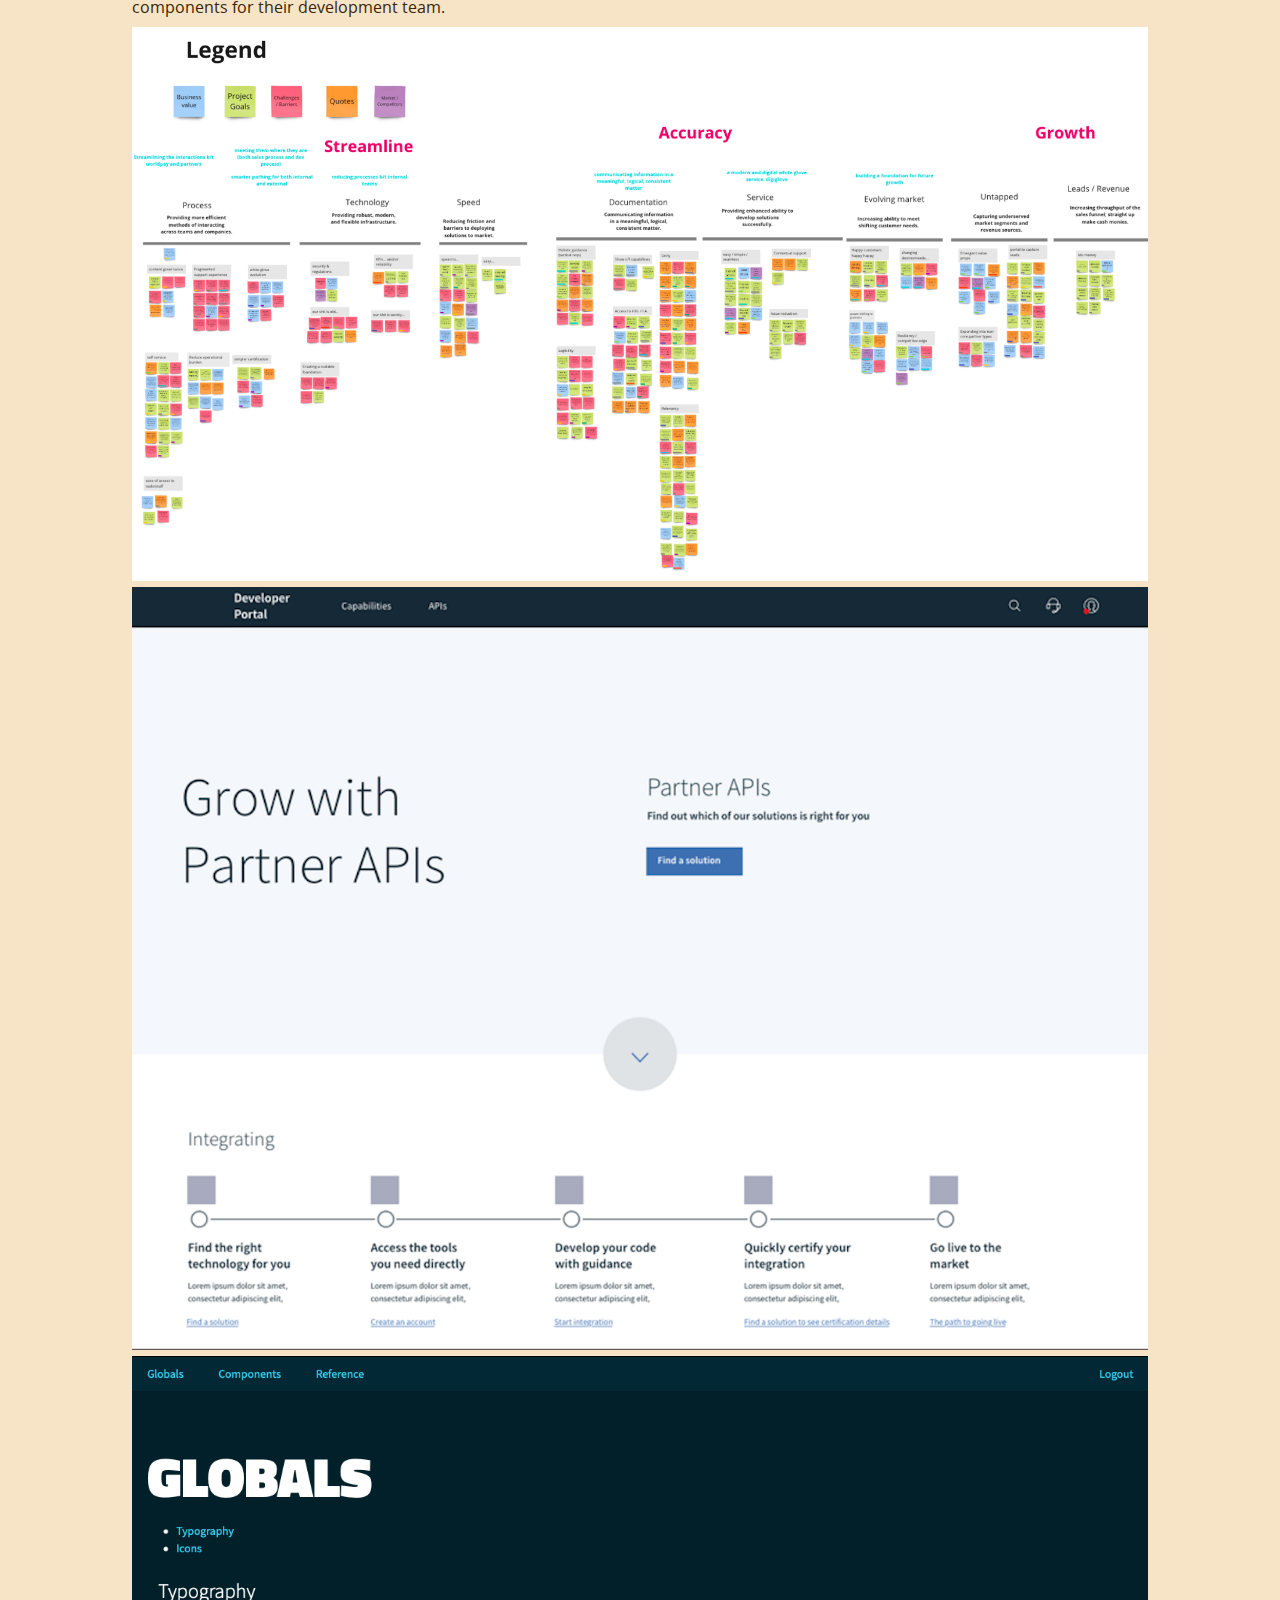
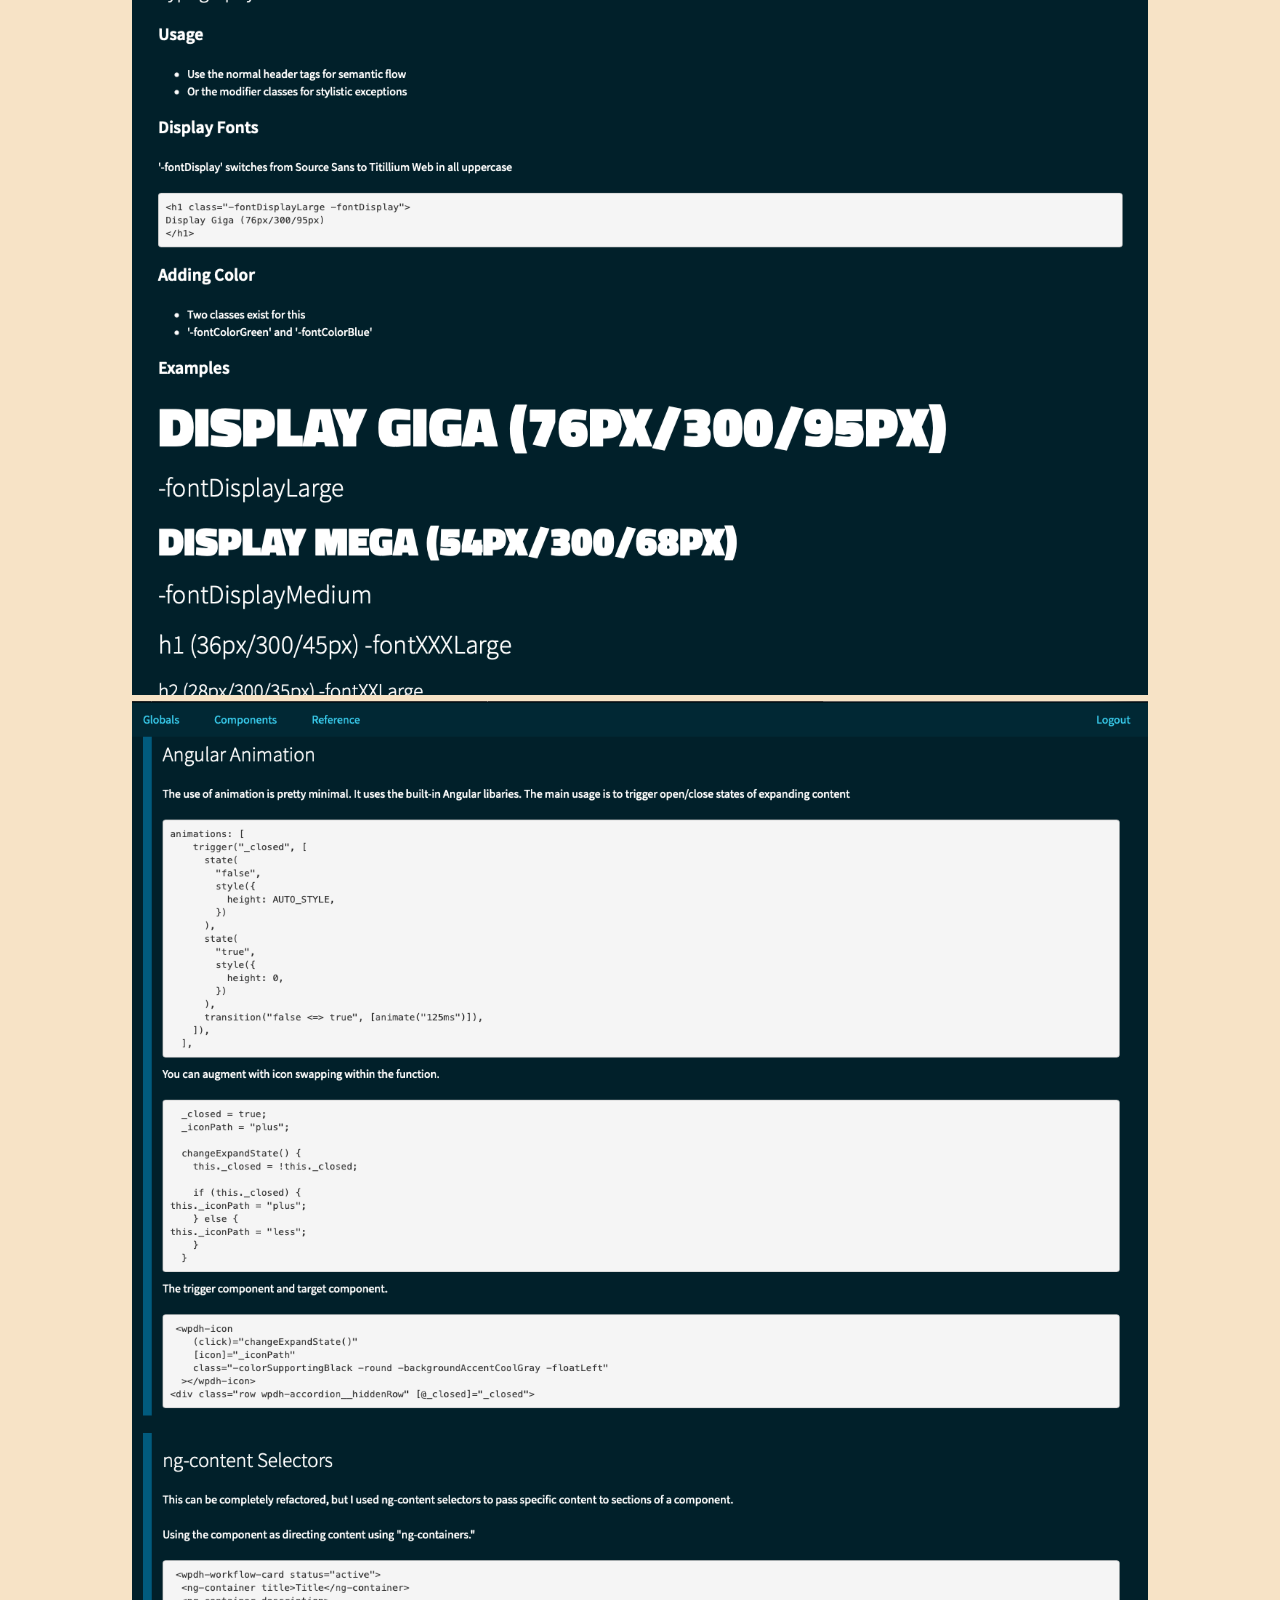
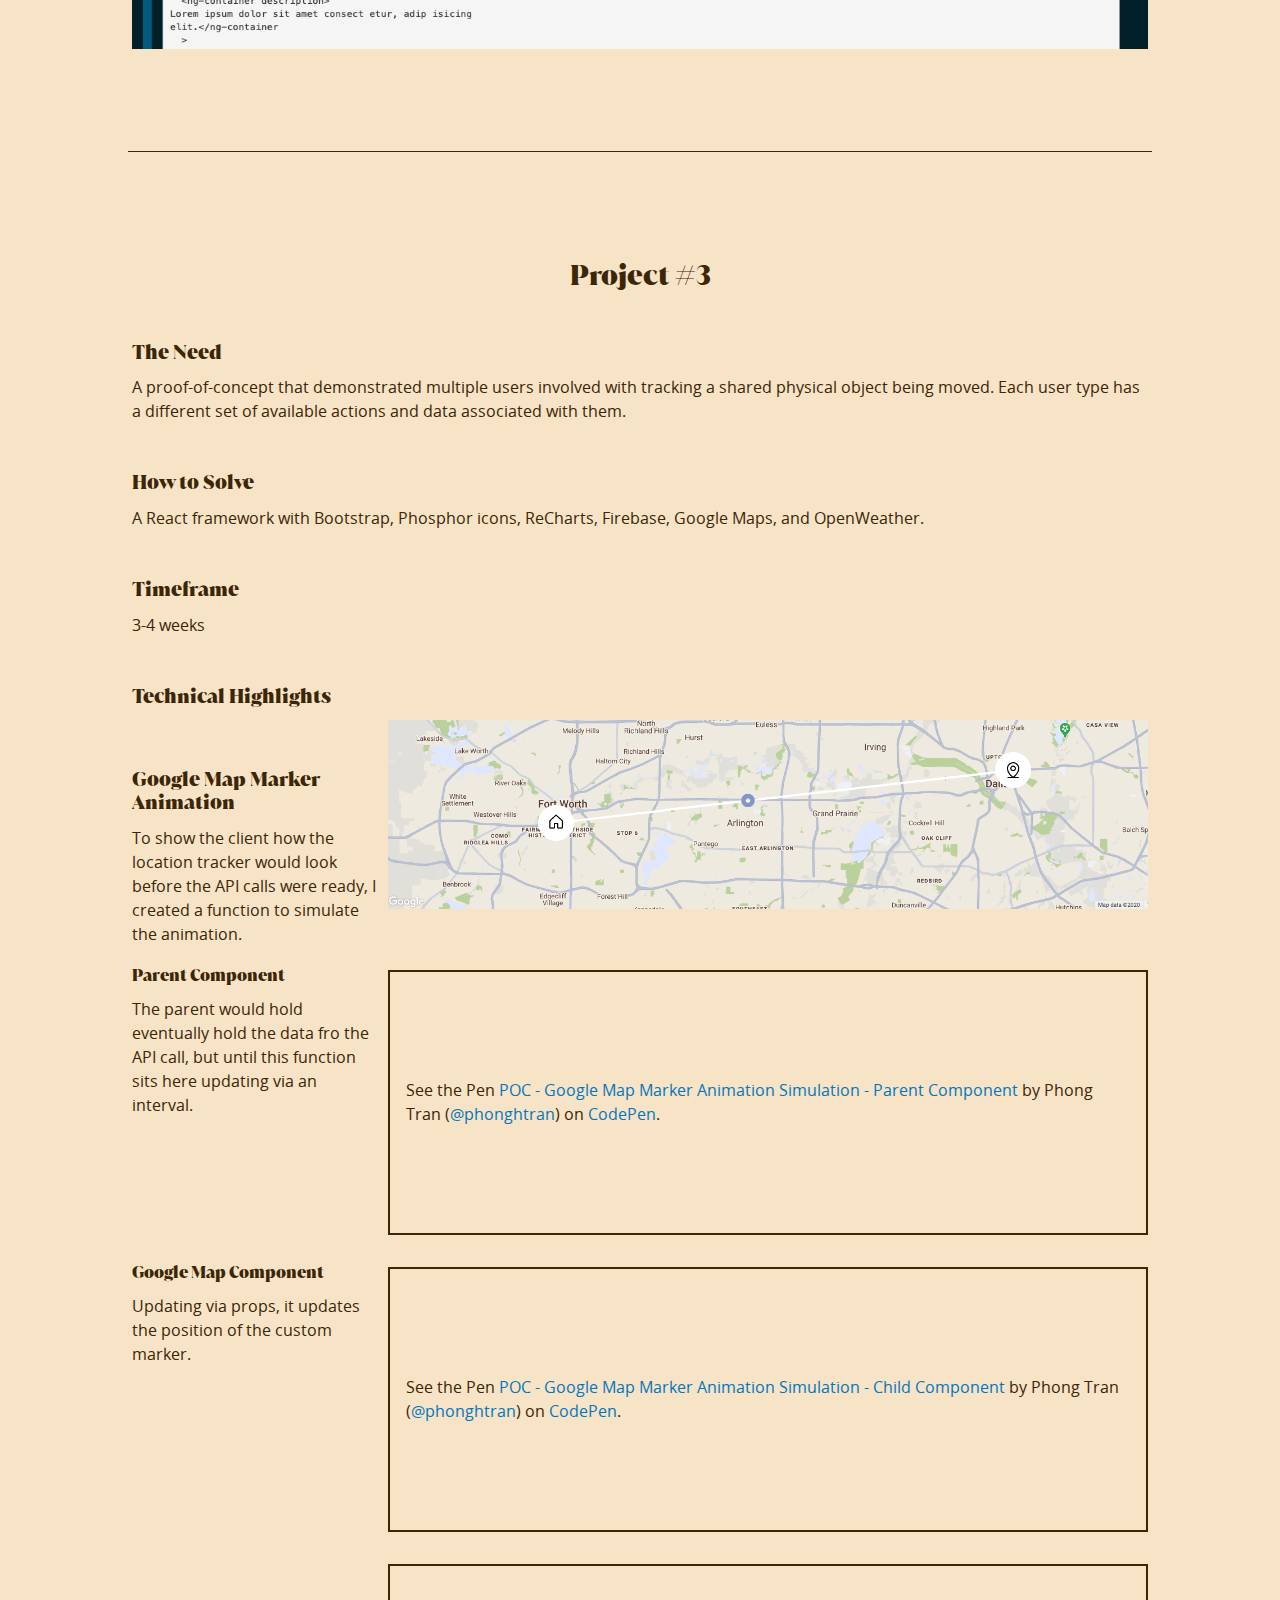
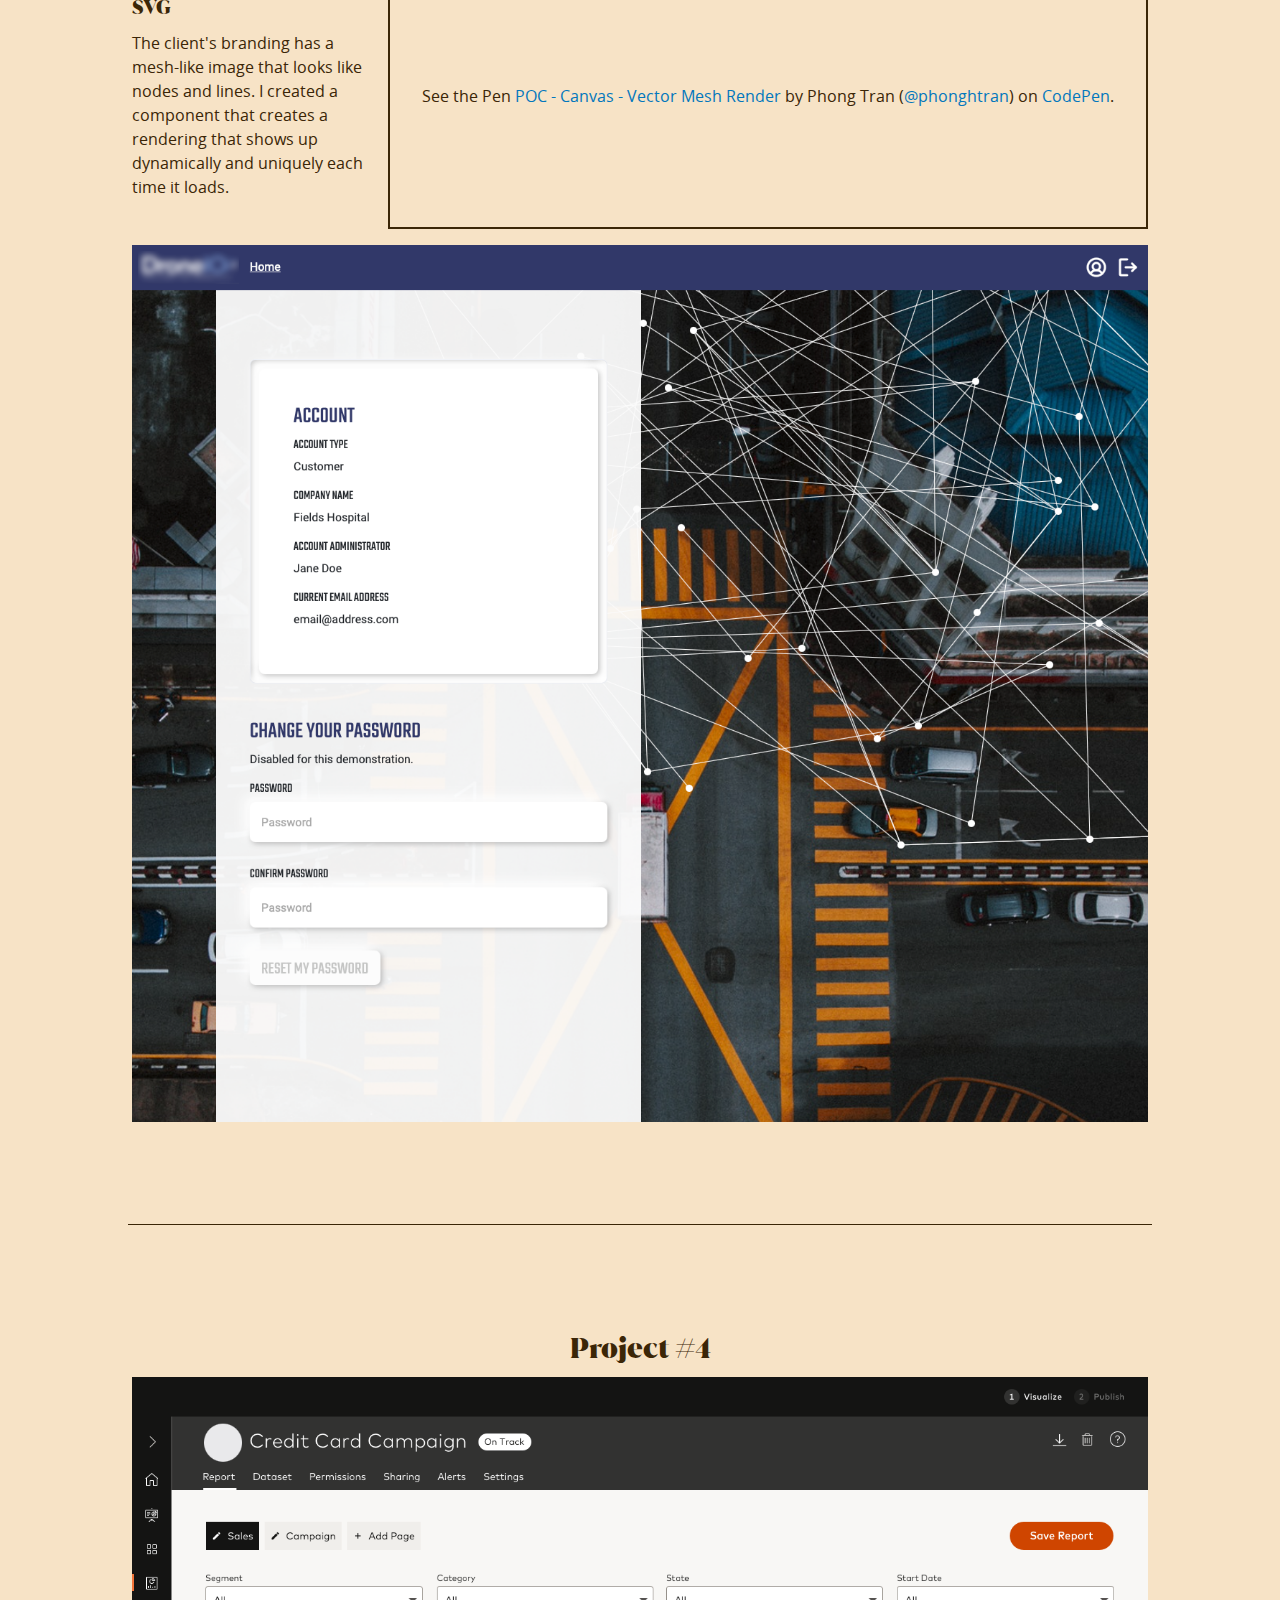
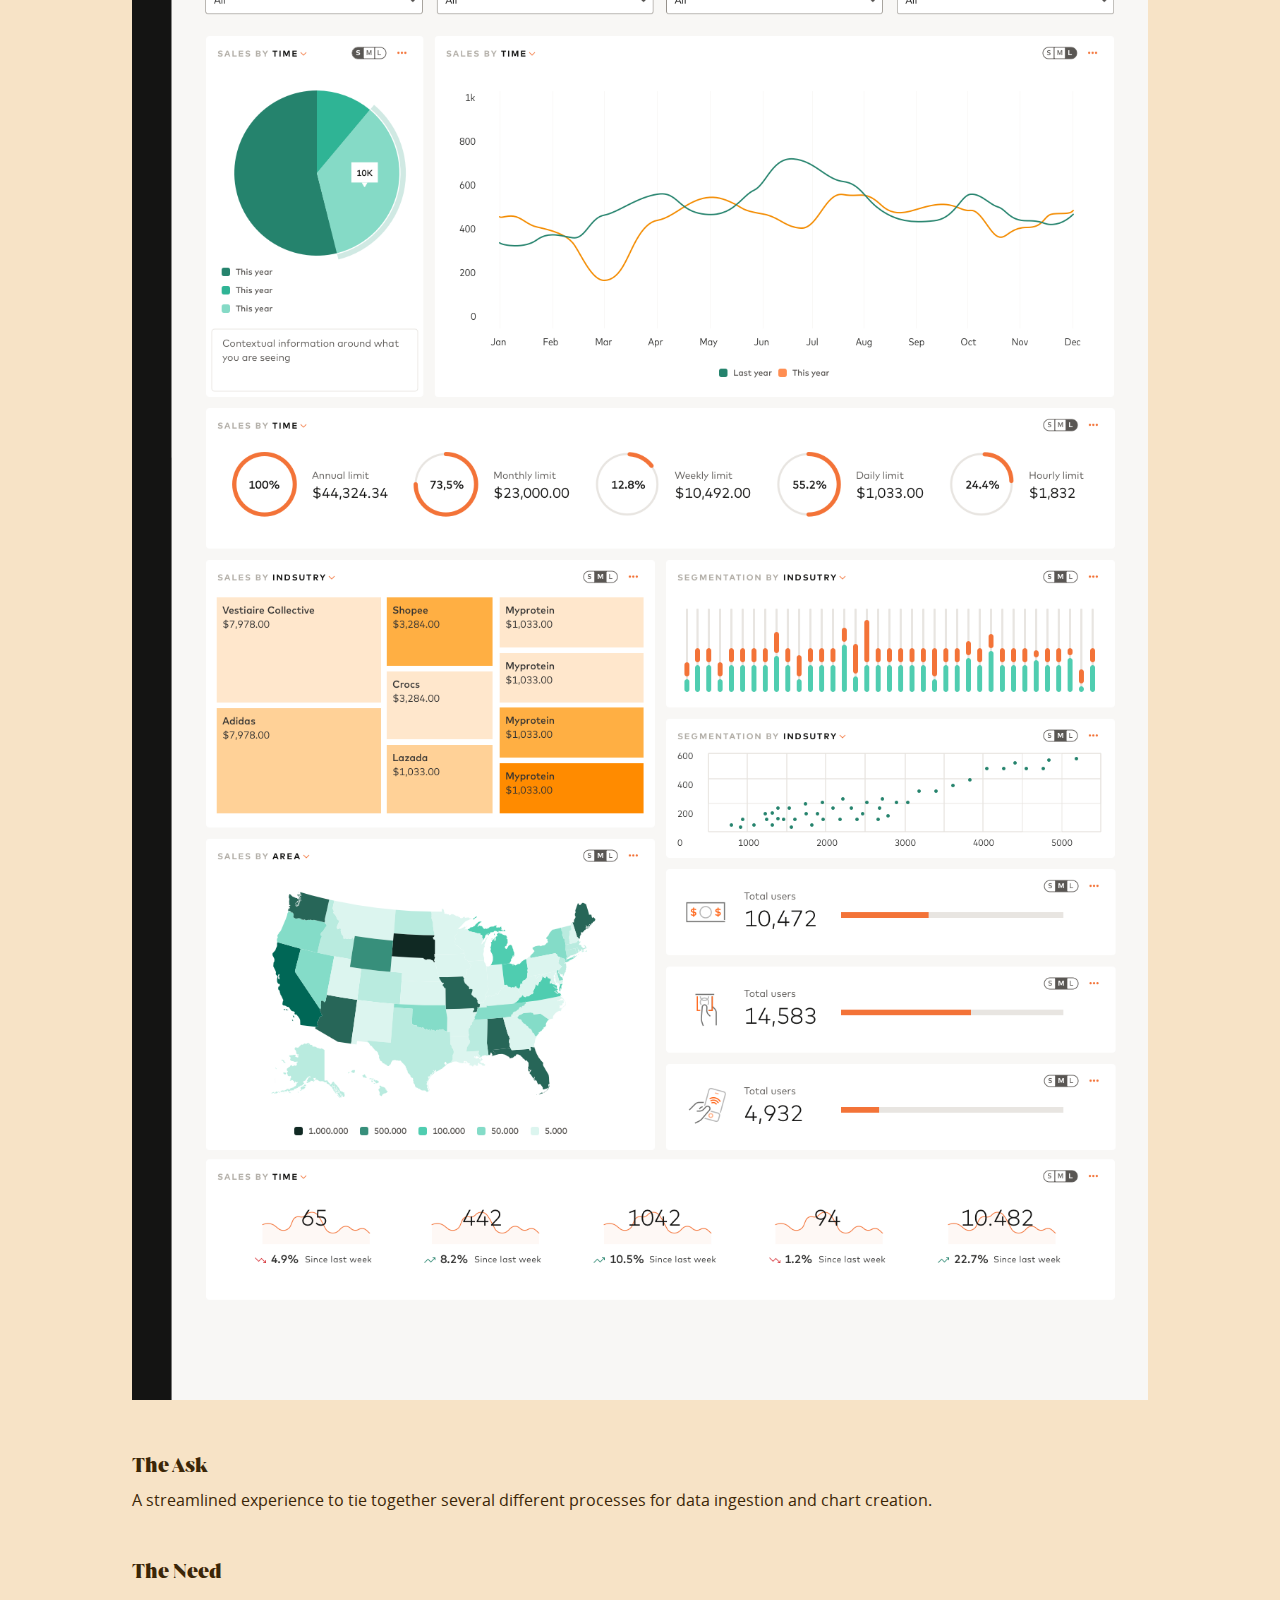
==== commit 7f2f1fec: "edits" ====
--- a/index.html
+++ b/index.html
@@ -162,245 +162,208 @@
 
     <div class="row">
       <div class="col-sm-12">
-        <h2>Examples of Work</h2>
+        <h1 class="headlineCenter">Examples of Work</h1>
       </div>
       <!-- col -->
     </div>
     <!-- row -->
 
-
-    <div class="row">
-      <div class="col-sm-12">
-        <h3>Project #1</h3>
-
-        <h4>The Ask</h4>
-        <p>
-          Update the seven-year old software to improve the accuracy and quality of content creators submitting their
-          work into the system.
-        </p>
-        <h4>The Need</h4>
-
-        <p>
-          This startup had never had a full-time design resource before I joined. So beyond UI and UX needs, there was a
-          need for an organziational transformation of how to approach making software. "Updating" the design would
-          eventually include a Design System, complete refresh of personas and user research, a full discovery process
-          with a young Product team, a thorough buy-in process with leadership, consulting on the Engineering team on
-          how to refresh the CSS UI framework, a new QA process to include design, and staggered beta testing phases to
-          launch.
-        </p>
-        <h4>How to Solve</h4>
-
-        <p>
-          As the solo designer, my attention was split between producing the design artifacts themselves while coaching
-          colleagues up to how to walk through the design process and stakeholder management. This being a small company
-          of 45 at the time, almost everyone was consulted or interviewed for input and perspective. Once we achieved
-          buy-in that it was worthwhile to majorly rearchitect the front-end code, the scope was set to completely
-          redesign and rethink the content creator experience.
-        </p>
-
-        <p> At the end, the final designs totaled over 200 screens to account for mobile and desktop. These screens
-          would go through at least 12 iterations. Over 25 user interviews with external users for persona building and
-          prototype testing. Internally, I conducted 3-4 workshops to get stakeholder alignment and ideation. In
-          parallel, I worked with Engineering to verify the front-end frameworks that would inform the Design System. As
-          MVP launch approached, the Product and Ops teams were coached on how to approach change management, training,
-          and phased beta testing with limited launches to ensure stability and bug reporting. </p>
-        <h4>Timeframe</h4>
-        <p>1.5 years</p>
-
-
-
-        <img alt="screenshot of timeline " src="assets/images/obv1.png" />
-        <img alt="screenshot of design thinking " src="assets/images/obv2.png" />
-        <h4>Design System</h4>
-        <div class="container-fluid">
-          <div class="row">
-            <div class="col-sm-12 col-md-6"><img alt="screenshot of design system buttons "
-                src="assets/images/obv3a.png" /></div>
-            <div class="col-sml-12 col-md-6"><img alt="screenshot of design system colors "
-                src="assets/images/obv3b.png" /></div>
-
+    <h2 class="headlineCenter">Project #1</h3>
+      <div class="row">
+        <div class="col-sm-12">
+          <img alt="screenshot of before and after " src="assets/images/obv8.jpg" />
+          <small>Before &amp; after</small>
+
+
+
+          <h4>The Ask</h4>
+          <p>
+            Update the seven-year old software to improve the accuracy and quality of content creators submitting their
+            work into the system.
+          </p>
+          <h4>The Need</h4>
+
+          <p>
+            This startup had never had a full-time design resource before I joined. So beyond UI and UX needs, there was
+            a
+            need for an organziational transformation of how to approach making software. "Updating" the design would
+            eventually include a Design System, complete refresh of personas and user research, a full discovery process
+            with a young Product team, a thorough buy-in process with leadership, consulting on the Engineering team on
+            how to refresh the CSS UI framework, a new QA process to include design, and staggered beta testing phases
+            to
+            launch.
+          </p>
+          <h4>How to Solve</h4>
+
+          <p>
+            As the solo designer, my attention was split between producing the design artifacts themselves while
+            coaching
+            colleagues up to how to walk through the design process and stakeholder management. This being a small
+            company
+            of 45 at the time, almost everyone was consulted or interviewed for input and perspective. Once we achieved
+            buy-in that it was worthwhile to majorly rearchitect the front-end code, the scope was set to completely
+            redesign and rethink the content creator experience.
+          </p>
+
+          <p> At the end, the final designs totaled over 200 screens to account for mobile and desktop. These screens
+            would go through at least 12 iterations. Over 25 user interviews with external users for persona building
+            and
+            prototype testing. Internally, I conducted 3-4 workshops to get stakeholder alignment and ideation. In
+            parallel, I worked with Engineering to verify the front-end frameworks that would inform the Design System.
+            As
+            MVP launch approached, the Product and Ops teams were coached on how to approach change management,
+            training,
+            and phased beta testing with limited launches to ensure stability and bug reporting. </p>
+          <h4>Timeframe</h4>
+          <p>1.5 years</p>
+
+
+
+          <img alt="screenshot of timeline " src="assets/images/obv1.png" />
+          <img alt="screenshot of design thinking " src="assets/images/obv2.png" />
+          <h4>Design System</h4>
+          <div class="container-fluid">
+            <div class="row">
+              <div class="col-sm-12 col-md-6"><img alt="screenshot of design system buttons "
+                  src="assets/images/obv3a.png" /></div>
+              <div class="col-sml-12 col-md-6"><img alt="screenshot of design system colors "
+                  src="assets/images/obv3b.png" /></div>
+
+            </div>
           </div>
-        </div>
-        <h4>Final Designs</h4>
-        <img alt="screenshot of  final screens " src="assets/images/obv7.png" />
-        <img alt="screenshot of  final screens " src="assets/images/obv4.png" />
-        <h4>Stakeholder Check-Ins</h4>
-        <div class="container-fluid">
-          <div class="row">
-            <div class="col-sm-12 col-md-6"><img alt="screenshot of  presenting to execs"
-                src="assets/images/obv5.png" /></div>
-            <div class="col-sml-12 col-md-6"><img alt="screenshot 2 of presenting to execs "
-                src="assets/images/obv6.png" /></div>
-
+          <h4>Final Designs</h4>
+          <img alt="screenshot of  final screens " src="assets/images/obv7.png" />
+          <img alt="screenshot of  final screens " src="assets/images/obv4.png" />
+          <h4>Stakeholder Check-Ins</h4>
+          <div class="container-fluid">
+            <div class="row">
+              <div class="col-sm-12 col-md-6"><img alt="screenshot of  presenting to execs"
+                  src="assets/images/obv5.png" /></div>
+              <div class="col-sml-12 col-md-6"><img alt="screenshot 2 of presenting to execs "
+                  src="assets/images/obv6.png" /></div>
+
+            </div>
           </div>
-        </div>
-
-
-
-      </div>
-      <!-- col -->
-    </div>
-    <!-- row -->
-
-
-    <!-- row -->
-    <div class="row">
-      <div class="col-sm-12">
-        <h3>Project #2</h3>
-
-        <h4>The Ask</h4>
-        <p>A new portal for developers.</p>
-        <h4>The Need</h4>
-
-        <p>
-          The project was the culmination of realizing there were 4-6
-          preexisting portals, and none fully captured the needs of their
-          current developer base.
-        </p>
-        <h4>How to Solve</h4>
-
-        <p>
-          A series of stakeholder and user interviews and multiple workshops
-          to gather the needs and incoming trends of development and financial
-          innovation. Those observations and learnings would feed into a
-          reimagined experience that would scale with the client into the near
-          future and allow them to consolidate their portals. The final
-          deliverables would be a new site architecture, wireframes, extended
-          style guide, and an Angular component library to feed into the
-          development teams.
-        </p>
-        <h4>Timeframe</h4>
-        <p>3 months. One two week sprint for the component library.</p>
-
-        <h4>Contributions</h4>
-        <p>
-          We were a small three-person team. I contributed to conducting
-          research, co-facilitating workshops, synthesis. Shared the
-          architecture and UX work while a visual specialist extended the
-          design system. An additional deliverable was me coding Angular
-          components for their development team.
-        </p>
-
-        <img alt="screenshot of research synthesis " src="assets/images/wp_5.png" />
-        <img alt="screenshot of archetypes and personas" src="assets/images/wp_6.png" />
-        <img alt="screenshot of a sample wireframe" src="assets/images/wp_4.png" />
-        <img alt="screenshot of global CSS settings" src="assets/images/wp_1.png" />
-
-        <img alt="screenshot of specific code snippets" src="assets/images/wp_3.png" />
-      </div>
-      <!-- col -->
-    </div>
-    <!-- row -->
-
-    <div class="row">
-      <div class="col-sm-12">
-        <h3>Project #3</h3>
-
-        <h4>The Ask</h4>
-        <p>
-          A streamlined experience to tie together several different processes
-          for data ingestion and chart creation.
-        </p>
-        <h4>The Need</h4>
-
-        <p>
-          The client was looking to articulate an idea they had of a novel way
-          of performing an internal process. They were technical-minded
-          stakeholders but needed a user-centric experience.
-        </p>
-        <h4>How to Solve</h4>
-
-        <p>
-          The client was resistant to traditional design research and
-          activities and was getting frustrated with the lack of tangible
-          artifacts. So I shifted the project to more project requirements and
-          stakeholder alignment activities. With rapid wireframe ideation and
-          daily feedback sessions, we were able to get a fuller picture of
-          what concepts they wanted to emphasize.
-        </p>
-
-        <p>
-          They were able to see their ideas expressed on a quick timeframe,
-          and update their technical and feature needs as the UX as developed.
-          We ended with a fully wired prototype, high fidelity key screens,
-          and a promotional video for internal use.
-        </p>
-        <h4>Timeframe</h4>
-        <p>4 months</p>
-
-        <h4>Contributions</h4>
-        <p>
-          I led the pivot in the project taking over halfway through the
-          timeline. Facilitating the daily standups and meetings with the
-          stakeholders presenting the Figma files and changes. My main
-          artifacts were the wireframes and the resulting prototype. Also
-          coordinating the efforts with the high fidelity screens and video
-          production with the team.
-        </p>
-
-        <img alt="screenshot of research synthesis " src="assets/images/mc_1.jpg" />
-        <img alt="screenshot of archetypes and personas" src="assets/images/mc_2.png" />
-        <img alt="screenshot of a sample wireframe" src="assets/images/mc_3.png" />
-      </div>
-      <!-- col -->
-    </div>
-    <!-- row -->
-
-    <div class="row">
-      <div class="col-sm-12">
-        <h3>Project #3</h3>
-
-        <h4>The Need</h4>
-
-        <p>
-          A proof-of-concept that demonstrated multiple users involved with
-          tracking a shared physical object being moved. Each user type has a
-          different set of available actions and data associated with them.
-        </p>
-        <h4>How to Solve</h4>
-
-        <p>
-          A React framework with Bootstrap, Phosphor icons, ReCharts,
-          Firebase, Google Maps, and OpenWeather.
-        </p>
-        <h4>Timeframe</h4>
-        <p>3-4 weeks</p>
-
-        <h4>Technical Highlights</h4>
-      </div>
-      <!-- col -->
-    </div>
-    <!-- row -->
-    <div class="row">
-      <div class="col-sm-12 col-md-3">
-        <h4>Google Map Marker Animation</h4>
-        <p>
-          To show the client how the location tracker would look before the
-          API calls were ready, I created a function to simulate the
-          animation.
-        </p>
-      </div>
-      <!-- col -->
-
-      <div class="col-sm-12 col-md-9">
-        <img alt="screenshot of custom google map" src="assets/images/droneiq_googlemaps.png" />
-      </div>
-      <!-- col -->
-    </div>
-    <!-- row -->
-    <div class="row">
-      <div class="col-sm-12 col-md-3">
-        <h5>Parent Component</h5>
-        <p>
-          The parent would hold eventually hold the data fro the API call, but
-          until this function sits here updating via an interval.
-        </p>
-      </div>
-      <!-- col -->
-
-      <div class="col-sm-12 col-md-9">
-        <p class="codepen" data-height="265" data-theme-id="dark" data-default-tab="js" data-user="phonghtran"
-          data-slug-hash="ZEprbww" style="
+
+
+
+        </div>
+        <!-- col -->
+      </div>
+      <!-- row -->
+
+      <hr>
+
+      <!-- row -->
+      <div class="row">
+        <div class="col-sm-12">
+          <h2 class="headlineCenter">Project #2</h3>
+
+
+
+
+            <img alt="screenshot of archetypes and personas" src="assets/images/wp_6.png" />
+
+            <h4>The Ask</h4>
+            <p>A new portal for developers.</p>
+            <h4>The Need</h4>
+
+            <p>
+              The project was the culmination of realizing there were 4-6
+              preexisting portals, and none fully captured the needs of their
+              current developer base.
+            </p>
+            <h4>How to Solve</h4>
+
+            <p>
+              A series of stakeholder and user interviews and multiple workshops
+              to gather the needs and incoming trends of development and financial
+              innovation. Those observations and learnings would feed into a
+              reimagined experience that would scale with the client into the near
+              future and allow them to consolidate their portals. The final
+              deliverables would be a new site architecture, wireframes, extended
+              style guide, and an Angular component library to feed into the
+              development teams.
+            </p>
+            <h4>Timeframe</h4>
+            <p>3 months. One two week sprint for the component library.</p>
+
+            <h4>Contributions</h4>
+            <p>
+              We were a small three-person team. I contributed to conducting
+              research, co-facilitating workshops, synthesis. Shared the
+              architecture and UX work while a visual specialist extended the
+              design system. An additional deliverable was me coding Angular
+              components for their development team.
+            </p>
+
+            <img alt="screenshot of research synthesis " src="assets/images/wp_5.png" />
+
+            <img alt="screenshot of a sample wireframe" src="assets/images/wp_4.png" />
+            <img alt="screenshot of global CSS settings" src="assets/images/wp_1.png" />
+
+            <img alt="screenshot of specific code snippets" src="assets/images/wp_3.png" />
+        </div>
+        <!-- col -->
+      </div>
+      <!-- row -->
+
+      <hr>
+      <div class="row">
+        <div class="col-sm-12">
+          <h2 class="headlineCenter">Project #3</h3>
+
+            <h4>The Need</h4>
+
+            <p>
+              A proof-of-concept that demonstrated multiple users involved with
+              tracking a shared physical object being moved. Each user type has a
+              different set of available actions and data associated with them.
+            </p>
+            <h4>How to Solve</h4>
+
+            <p>
+              A React framework with Bootstrap, Phosphor icons, ReCharts,
+              Firebase, Google Maps, and OpenWeather.
+            </p>
+            <h4>Timeframe</h4>
+            <p>3-4 weeks</p>
+
+            <h4>Technical Highlights</h4>
+        </div>
+        <!-- col -->
+      </div>
+      <!-- row -->
+      <div class="row">
+        <div class="col-sm-12 col-md-3">
+          <h4>Google Map Marker Animation</h4>
+          <p>
+            To show the client how the location tracker would look before the
+            API calls were ready, I created a function to simulate the
+            animation.
+          </p>
+        </div>
+        <!-- col -->
+
+        <div class="col-sm-12 col-md-9">
+          <img alt="screenshot of custom google map" src="assets/images/droneiq_googlemaps.png" />
+        </div>
+        <!-- col -->
+      </div>
+      <!-- row -->
+      <div class="row">
+        <div class="col-sm-12 col-md-3">
+          <h5>Parent Component</h5>
+          <p>
+            The parent would hold eventually hold the data fro the API call, but
+            until this function sits here updating via an interval.
+          </p>
+        </div>
+        <!-- col -->
+
+        <div class="col-sm-12 col-md-9">
+          <p class="codepen" data-height="265" data-theme-id="dark" data-default-tab="js" data-user="phonghtran"
+            data-slug-hash="ZEprbww" style="
               height: 265px;
               box-sizing: border-box;
               display: flex;
@@ -410,31 +373,31 @@
               margin: 1em 0;
               padding: 1em;
             " data-pen-title="POC - Google Map Marker Animation Simulation - Parent Component">
-          <span>See the Pen
-            <a href="https://codepen.io/phonghtran/pen/ZEprbww">
-              POC - Google Map Marker Animation Simulation - Parent
-              Component</a>
-            by Phong Tran (<a href="https://codepen.io/phonghtran">@phonghtran</a>) on <a
-              href="https://codepen.io">CodePen</a>.</span>
-        </p>
-        <script async src="https://cpwebassets.codepen.io/assets/embed/ei.js"></script>
-      </div>
-      <!-- col -->
-    </div>
-    <!-- row -->
-
-    <div class="row">
-      <div class="col-sm-12 col-md-3">
-        <h5>Google Map Component</h5>
-        <p>
-          Updating via props, it updates the position of the custom marker.
-        </p>
-      </div>
-      <!-- col -->
-
-      <div class="col-sm-12 col-md-9">
-        <p class="codepen" data-height="265" data-theme-id="dark" data-default-tab="js" data-user="phonghtran"
-          data-slug-hash="QWKQjRx" style="
+            <span>See the Pen
+              <a href="https://codepen.io/phonghtran/pen/ZEprbww">
+                POC - Google Map Marker Animation Simulation - Parent
+                Component</a>
+              by Phong Tran (<a href="https://codepen.io/phonghtran">@phonghtran</a>) on <a
+                href="https://codepen.io">CodePen</a>.</span>
+          </p>
+          <script async src="https://cpwebassets.codepen.io/assets/embed/ei.js"></script>
+        </div>
+        <!-- col -->
+      </div>
+      <!-- row -->
+
+      <div class="row">
+        <div class="col-sm-12 col-md-3">
+          <h5>Google Map Component</h5>
+          <p>
+            Updating via props, it updates the position of the custom marker.
+          </p>
+        </div>
+        <!-- col -->
+
+        <div class="col-sm-12 col-md-9">
+          <p class="codepen" data-height="265" data-theme-id="dark" data-default-tab="js" data-user="phonghtran"
+            data-slug-hash="QWKQjRx" style="
               height: 265px;
               box-sizing: border-box;
               display: flex;
@@ -444,34 +407,34 @@
               margin: 1em 0;
               padding: 1em;
             " data-pen-title="POC - Google Map Marker Animation Simulation - Child Component">
-          <span>See the Pen
-            <a href="https://codepen.io/phonghtran/pen/QWKQjRx">
-              POC - Google Map Marker Animation Simulation - Child
-              Component</a>
-            by Phong Tran (<a href="https://codepen.io/phonghtran">@phonghtran</a>) on <a
-              href="https://codepen.io">CodePen</a>.</span>
-        </p>
-        <script async src="https://cpwebassets.codepen.io/assets/embed/ei.js"></script>
-      </div>
-      <!-- col -->
-    </div>
-    <!-- row -->
-
-    <div class="row">
-      <div class="col-sm-12 col-md-3">
-        <h4>SVG</h4>
-
-        <p>
-          The client's branding has a mesh-like image that looks like nodes
-          and lines. I created a component that creates a rendering that shows
-          up dynamically and uniquely each time it loads.
-        </p>
-      </div>
-      <!-- col -->
-
-      <div class="col-sm-12 col-md-9">
-        <p class="codepen" data-height="265" data-theme-id="dark" data-default-tab="js" data-user="phonghtran"
-          data-slug-hash="poEajXQ" style="
+            <span>See the Pen
+              <a href="https://codepen.io/phonghtran/pen/QWKQjRx">
+                POC - Google Map Marker Animation Simulation - Child
+                Component</a>
+              by Phong Tran (<a href="https://codepen.io/phonghtran">@phonghtran</a>) on <a
+                href="https://codepen.io">CodePen</a>.</span>
+          </p>
+          <script async src="https://cpwebassets.codepen.io/assets/embed/ei.js"></script>
+        </div>
+        <!-- col -->
+      </div>
+      <!-- row -->
+
+      <div class="row">
+        <div class="col-sm-12 col-md-3">
+          <h4>SVG</h4>
+
+          <p>
+            The client's branding has a mesh-like image that looks like nodes
+            and lines. I created a component that creates a rendering that shows
+            up dynamically and uniquely each time it loads.
+          </p>
+        </div>
+        <!-- col -->
+
+        <div class="col-sm-12 col-md-9">
+          <p class="codepen" data-height="265" data-theme-id="dark" data-default-tab="js" data-user="phonghtran"
+            data-slug-hash="poEajXQ" style="
               height: 265px;
               box-sizing: border-box;
               display: flex;
@@ -481,28 +444,85 @@
               margin: 1em 0;
               padding: 1em;
             " data-pen-title="POC - Canvas - Vector Mesh Render">
-          <span>See the Pen
-            <a href="https://codepen.io/phonghtran/pen/poEajXQ">
-              POC - Canvas - Vector Mesh Render</a>
-            by Phong Tran (<a href="https://codepen.io/phonghtran">@phonghtran</a>) on <a
-              href="https://codepen.io">CodePen</a>.</span>
-        </p>
-        <script async src="https://cpwebassets.codepen.io/assets/embed/ei.js"></script>
-      </div>
-      <!-- col -->
-    </div>
-    <!-- row -->
+            <span>See the Pen
+              <a href="https://codepen.io/phonghtran/pen/poEajXQ">
+                POC - Canvas - Vector Mesh Render</a>
+              by Phong Tran (<a href="https://codepen.io/phonghtran">@phonghtran</a>) on <a
+                href="https://codepen.io">CodePen</a>.</span>
+          </p>
+          <script async src="https://cpwebassets.codepen.io/assets/embed/ei.js"></script>
+        </div>
+        <!-- col -->
+      </div>
+      <!-- row -->
+      <div class="row">
+        <div class="col-sm-12">
+          <img alt="screenshot of a vector mesh rendered on load" src="assets/images/droneiq_canvasvectors.png" />
+        </div>
+        <!-- col -->
+      </div>
+      <!-- row -->
+
+      <hr>
+      <div class="row">
+        <div class="col-sm-12">
+          <h2 class="headlineCenter">Project #4</h3>
+            <img alt="screenshot of a sample wireframe" src="assets/images/mc_3.png" />
+
+            <h4>The Ask</h4>
+            <p>
+              A streamlined experience to tie together several different processes
+              for data ingestion and chart creation.
+            </p>
+            <h4>The Need</h4>
+
+            <p>
+              The client was looking to articulate an idea they had of a novel way
+              of performing an internal process. They were technical-minded
+              stakeholders but needed a user-centric experience.
+            </p>
+            <h4>How to Solve</h4>
+
+            <p>
+              The client was resistant to traditional design research and
+              activities and was getting frustrated with the lack of tangible
+              artifacts. So I shifted the project to more project requirements and
+              stakeholder alignment activities. With rapid wireframe ideation and
+              daily feedback sessions, we were able to get a fuller picture of
+              what concepts they wanted to emphasize.
+            </p>
+
+            <p>
+              They were able to see their ideas expressed on a quick timeframe,
+              and update their technical and feature needs as the UX as developed.
+              We ended with a fully wired prototype, high fidelity key screens,
+              and a promotional video for internal use.
+            </p>
+            <h4>Timeframe</h4>
+            <p>4 months</p>
+
+            <h4>Contributions</h4>
+            <p>
+              I led the pivot in the project taking over halfway through the
+              timeline. Facilitating the daily standups and meetings with the
+              stakeholders presenting the Figma files and changes. My main
+              artifacts were the wireframes and the resulting prototype. Also
+              coordinating the efforts with the high fidelity screens and video
+              production with the team.
+            </p>
+
+            <img alt="screenshot of research synthesis " src="assets/images/mc_1.jpg" />
+            <img alt="screenshot of archetypes and personas" src="assets/images/mc_2.png" />
+
+        </div>
+        <!-- col -->
+      </div>
+      <!-- row -->
+
+      <!-- hide
     <div class="row">
       <div class="col-sm-12">
-        <img alt="screenshot of a vector mesh rendered on load" src="assets/images/droneiq_canvasvectors.png" />
-      </div>
-      <!-- col -->
-    </div>
-    <!-- row -->
-    <!-- hide
-    <div class="row">
-      <div class="col-sm-12">
-        <h3>Project #4</h3>
+        <h2 class="headlineCenter">Project #4</h3>
         <h4>The Ask</h4>
         <p>
           A way to improve the experience of people seeing their books
@@ -556,8 +576,8 @@
       <! -- col -- >
     </div>
     -->
-    <!-- row -->
-    <!-- hide
+      <!-- row -->
+      <!-- hide
     <div class="row">
       <div class="col-sm-12 col-md-3">
         <h4>Proof-of-Concept Demos</h4>
@@ -577,7 +597,8 @@
       <! -- col  - ->
   </div>
   -->
-    <!-- row -->
+      <!-- 
+    <!- - row - ->
     <div class="row">
       <div class="col-sm-12 col-md-3">
         <h4>Technical Playbook</h4>
@@ -596,33 +617,33 @@
         <img alt="screenshot of presentation  of advanced database concepts" src="assets/images/826_playbook_3.jpeg" />
         <img alt="screenshot of presentation talking about dev partners" src="assets/images/826_playbook_4.jpeg" />
       </div>
-      <!-- col -->
-    </div>
-
-    <div class="row">
-      <div class="col-sm-12">
-        <h2>Contact &amp; Links</h2>
-        <div class="containerLinks__wrapper">
-          <a href="https://www.dropbox.com/s/spg5vtdhh66bno9/phonghtran_resume.pdf?dl=0" target="_blank">Resume CV</a>
-          •
-
-          <a href="https://github.com/phonghtran" target="_blank">Github</a> •
-
-          <a href="https://www.instagram.com/phonghtran/">Instagram</a> •
-
-          <a href="https://www.linkedin.com/in/phonghtran/" target="_blank">LinkedIn</a>
-          • 612-643-1555 • phong@phonghtran.com
-          <!-- <a
+      <! -- col - ->
+    </div>
+-->
+      <div class="row">
+        <div class="col-sm-12">
+          <h2>Contact &amp; Links</h2>
+          <div class="containerLinks__wrapper">
+            <a href="https://www.dropbox.com/s/spg5vtdhh66bno9/phonghtran_resume.pdf?dl=0" target="_blank">Resume CV</a>
+            •
+
+            <a href="https://github.com/phonghtran" target="_blank">Github</a> •
+
+            <a href="https://www.instagram.com/phonghtran/">Instagram</a> •
+
+            <a href="https://www.linkedin.com/in/phonghtran/" target="_blank">LinkedIn</a>
+            • 612-643-1555 • phong@phonghtran.com
+            <!-- <a
               href="https://www.etsy.com/shop/phonghtran?ref=seller-platform-mcnav"
               target="_blank"
               >Etsy</a
             > -->
-        </div>
-        <!--containerLinks__wrapper-->
-      </div>
-      <!-- col -->
-    </div>
-    <!-- row -->
+          </div>
+          <!--containerLinks__wrapper-->
+        </div>
+        <!-- col -->
+      </div>
+      <!-- row -->
   </div>
   <!-- containerHomepage__wrapper -->
 </body>
--- a/styles/classes.css
+++ b/styles/classes.css
@@ -1,12 +1,45 @@
 .--bold {
   font-weight: bold;
 }
+
 .containerHomepage__wrapper {
   max-width: 64rem;
 }
 
+h1,
+h2,
+h3,
+h4,
+h5,
+p {
+  margin-left: 0;
+  margin-right: 0;
+}
+
+.containerHomepage__wrapper .headlineCenter {
+
+  text-align: center;
+
+}
+
+
+.containerHomepage__wrapper h2.headlineCenter {
+  /* margin-top: calc(12 * var(--universal-margin)); */
+
+}
+
 .containerHomepage__wrapper h3 {
   margin-top: calc(6 * var(--universal-margin));
+
+}
+
+.containerHomepage__wrapper h4 {
+  margin-top: calc(6 * var(--universal-margin));
+}
+
+hr {
+  background: var(--fore-color);
+  margin: calc(12 * var(--universal-margin)) 0;
 }
 
 .containerHomepage__logo {
@@ -22,4 +55,4 @@
 
 .containerLinks__wrapper {
   margin: var(--universal-margin);
-}
+}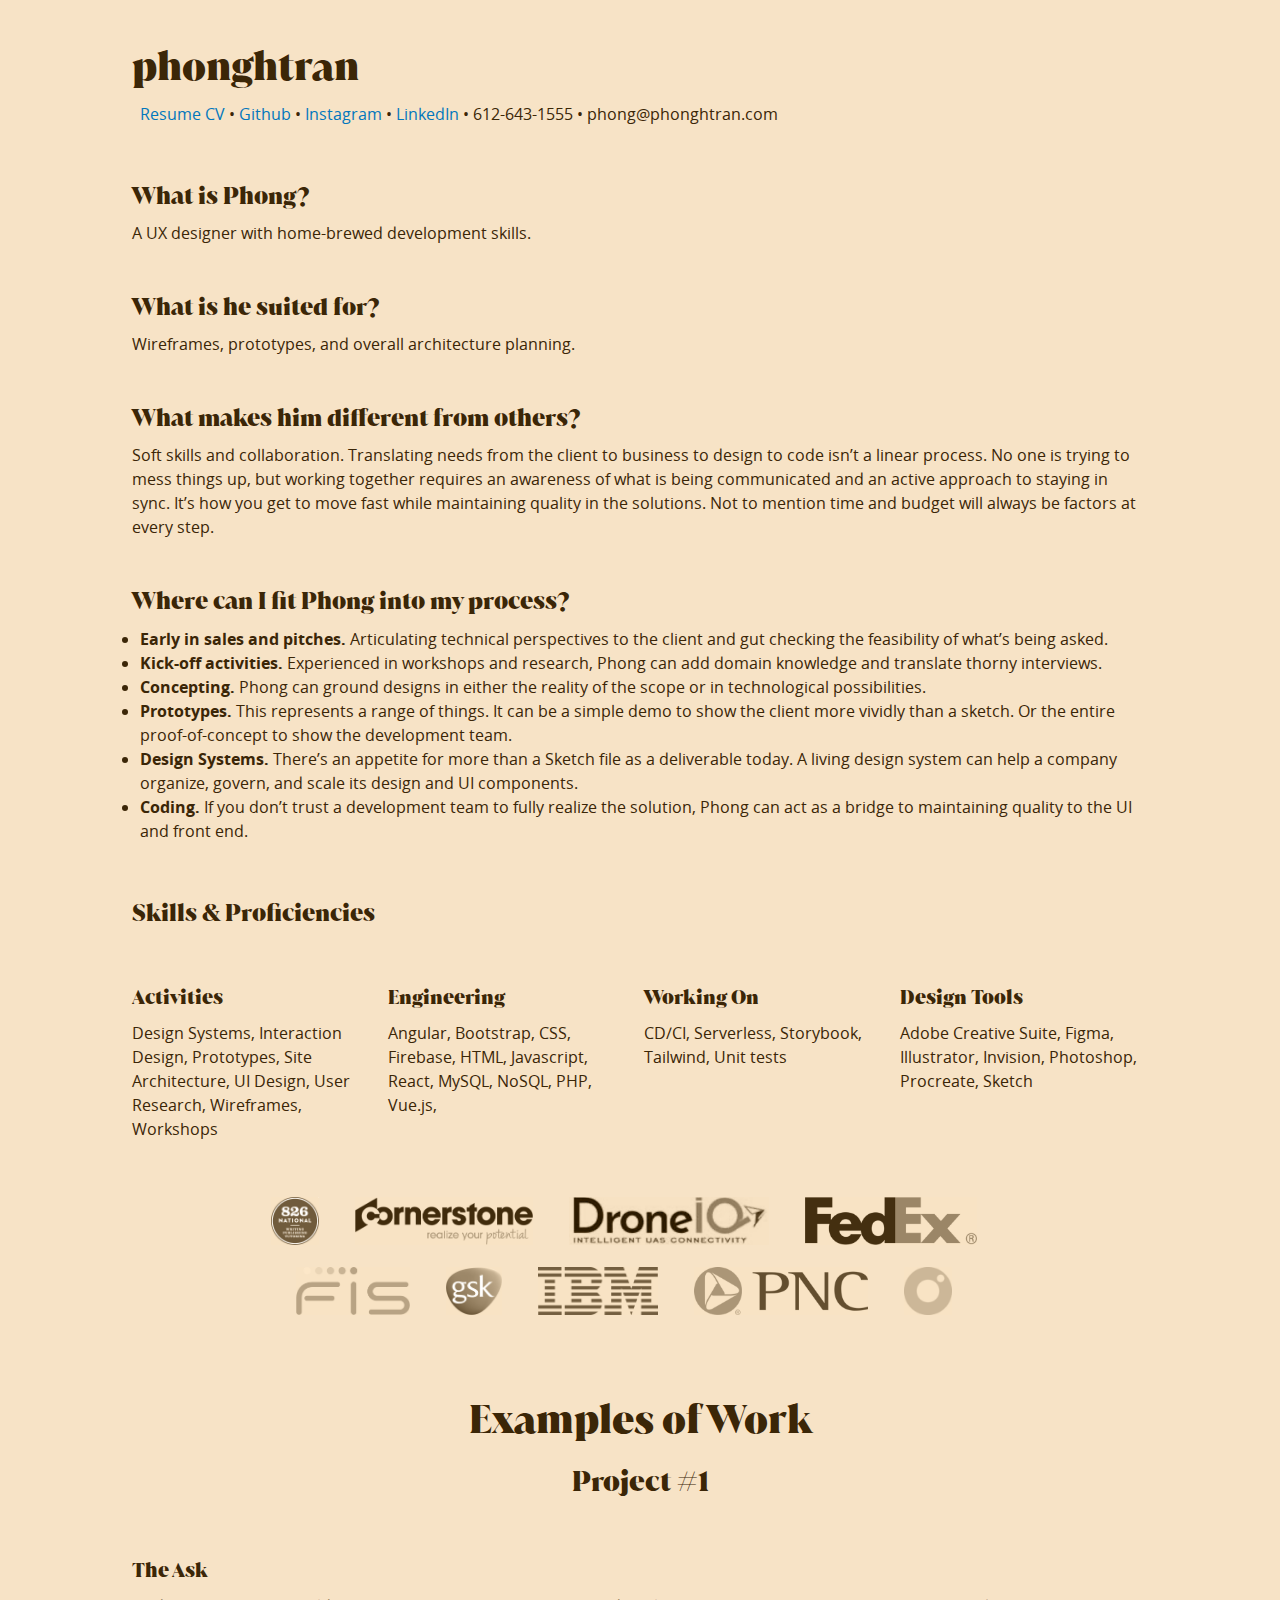
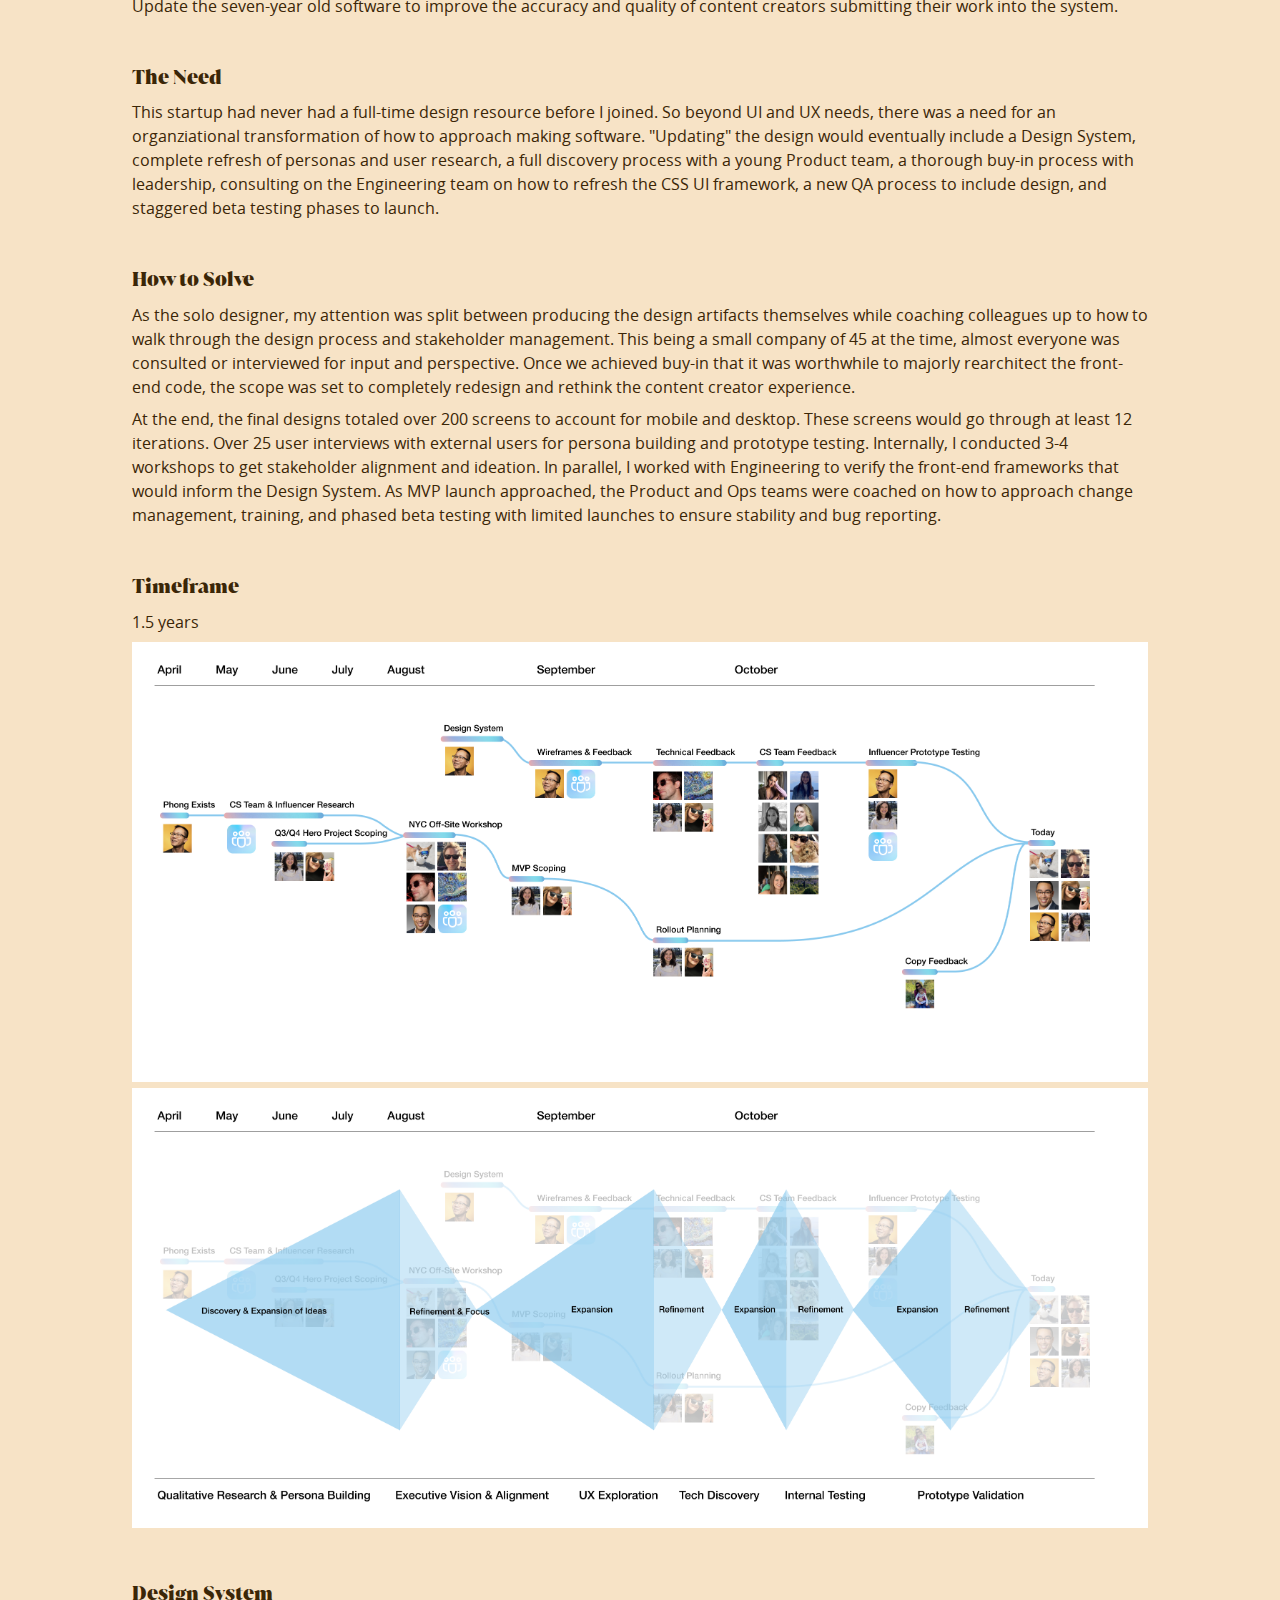
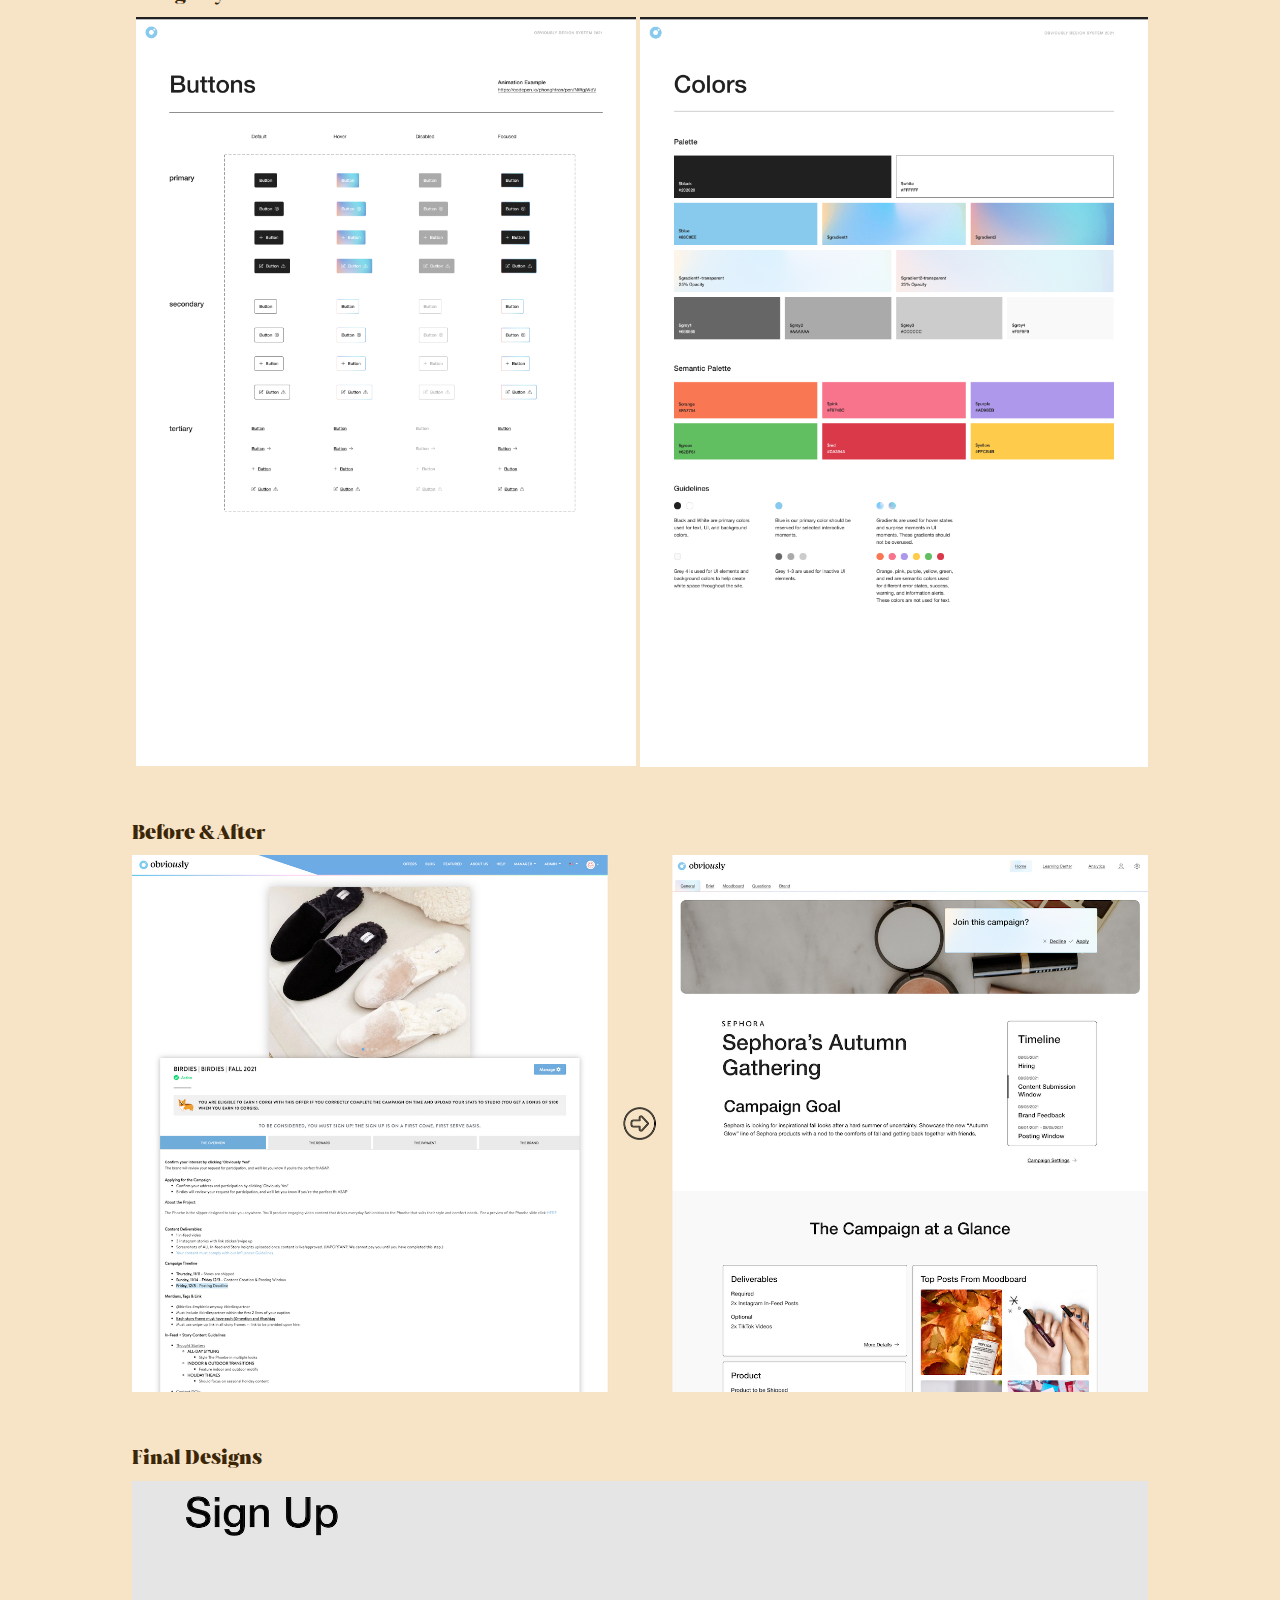
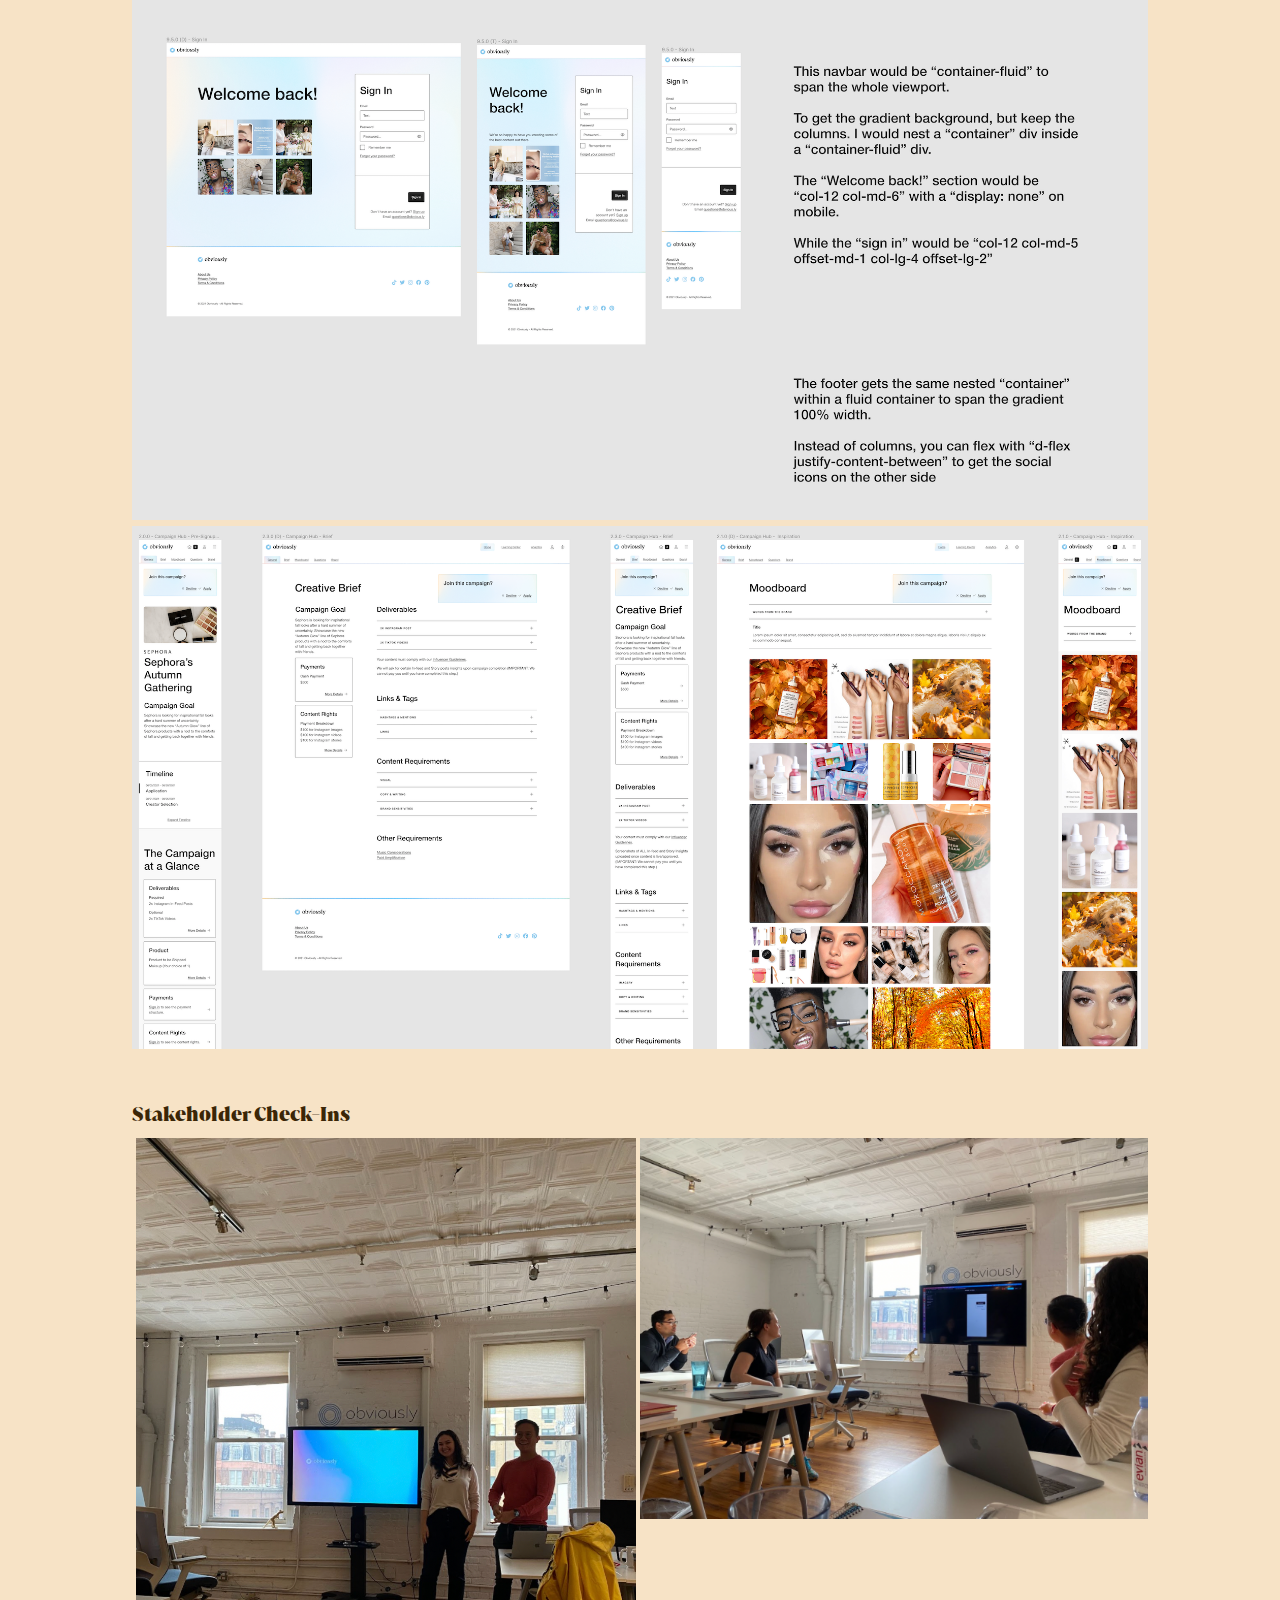
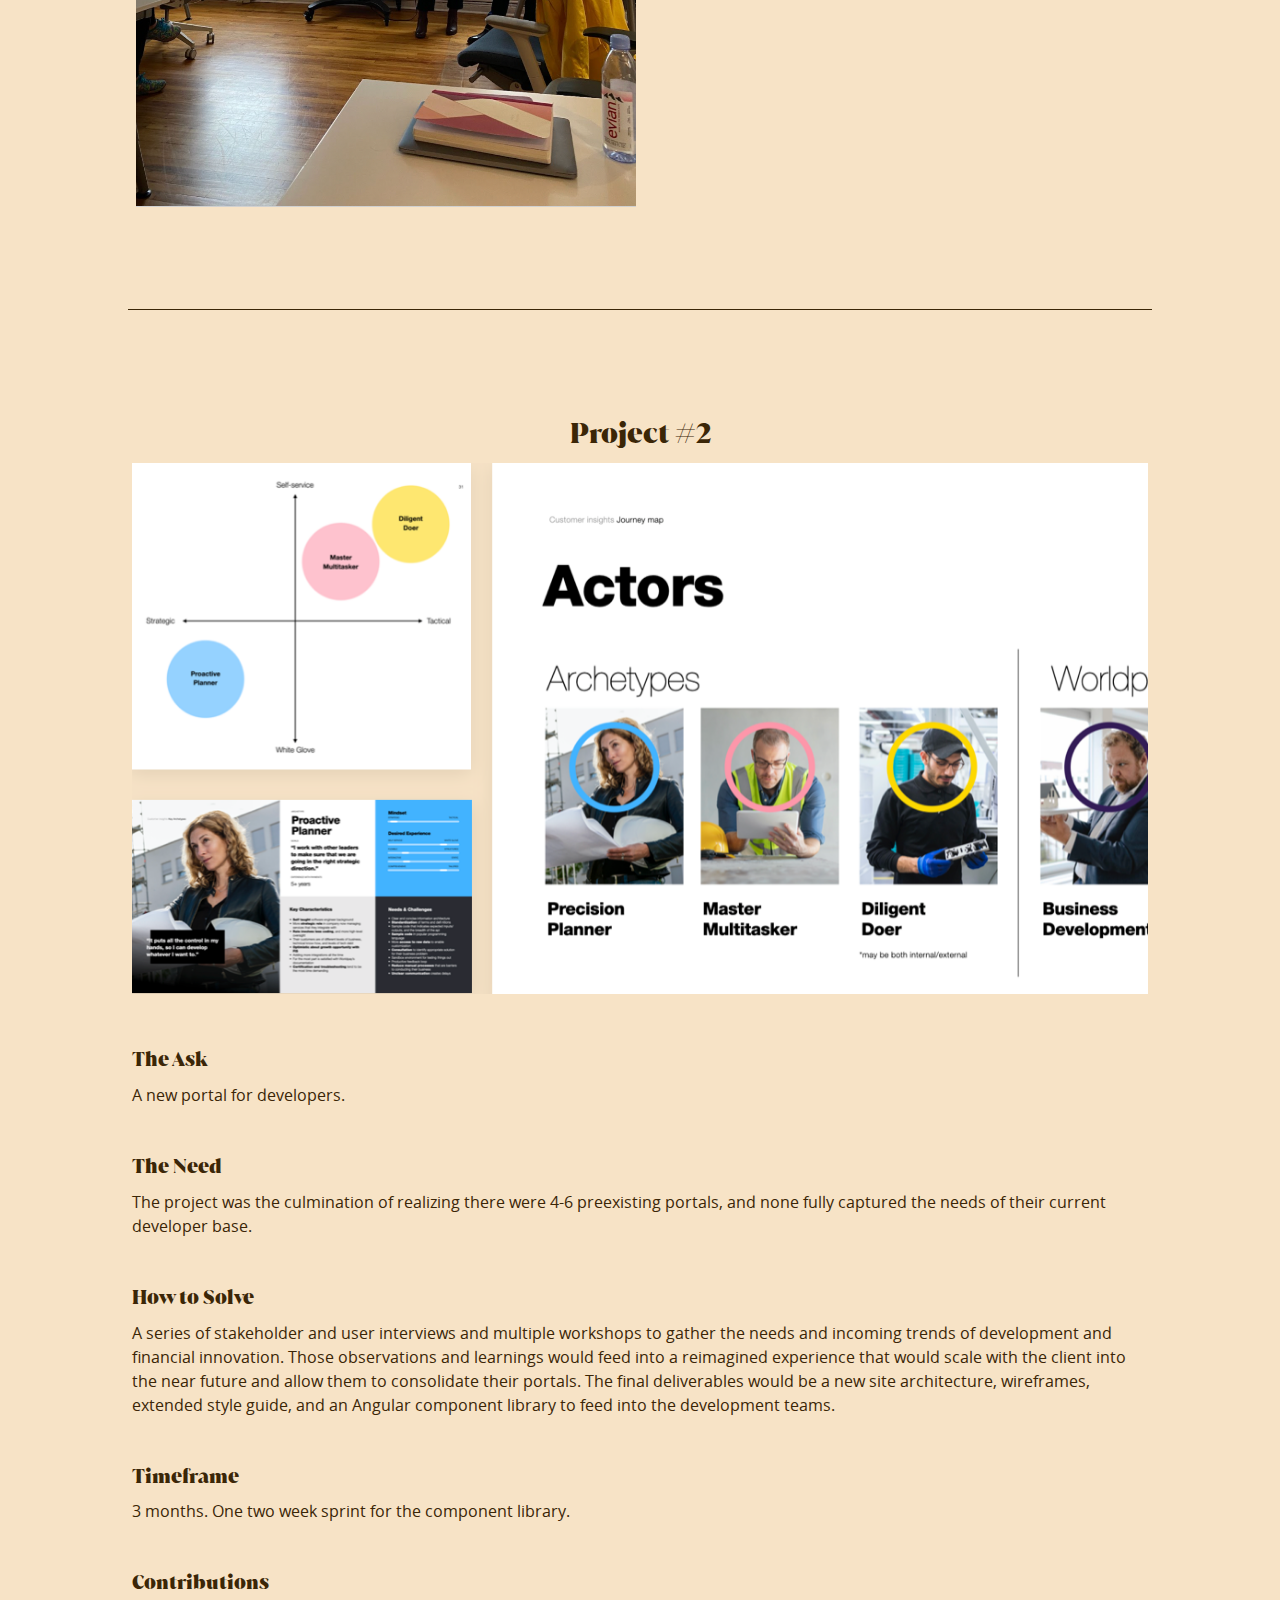
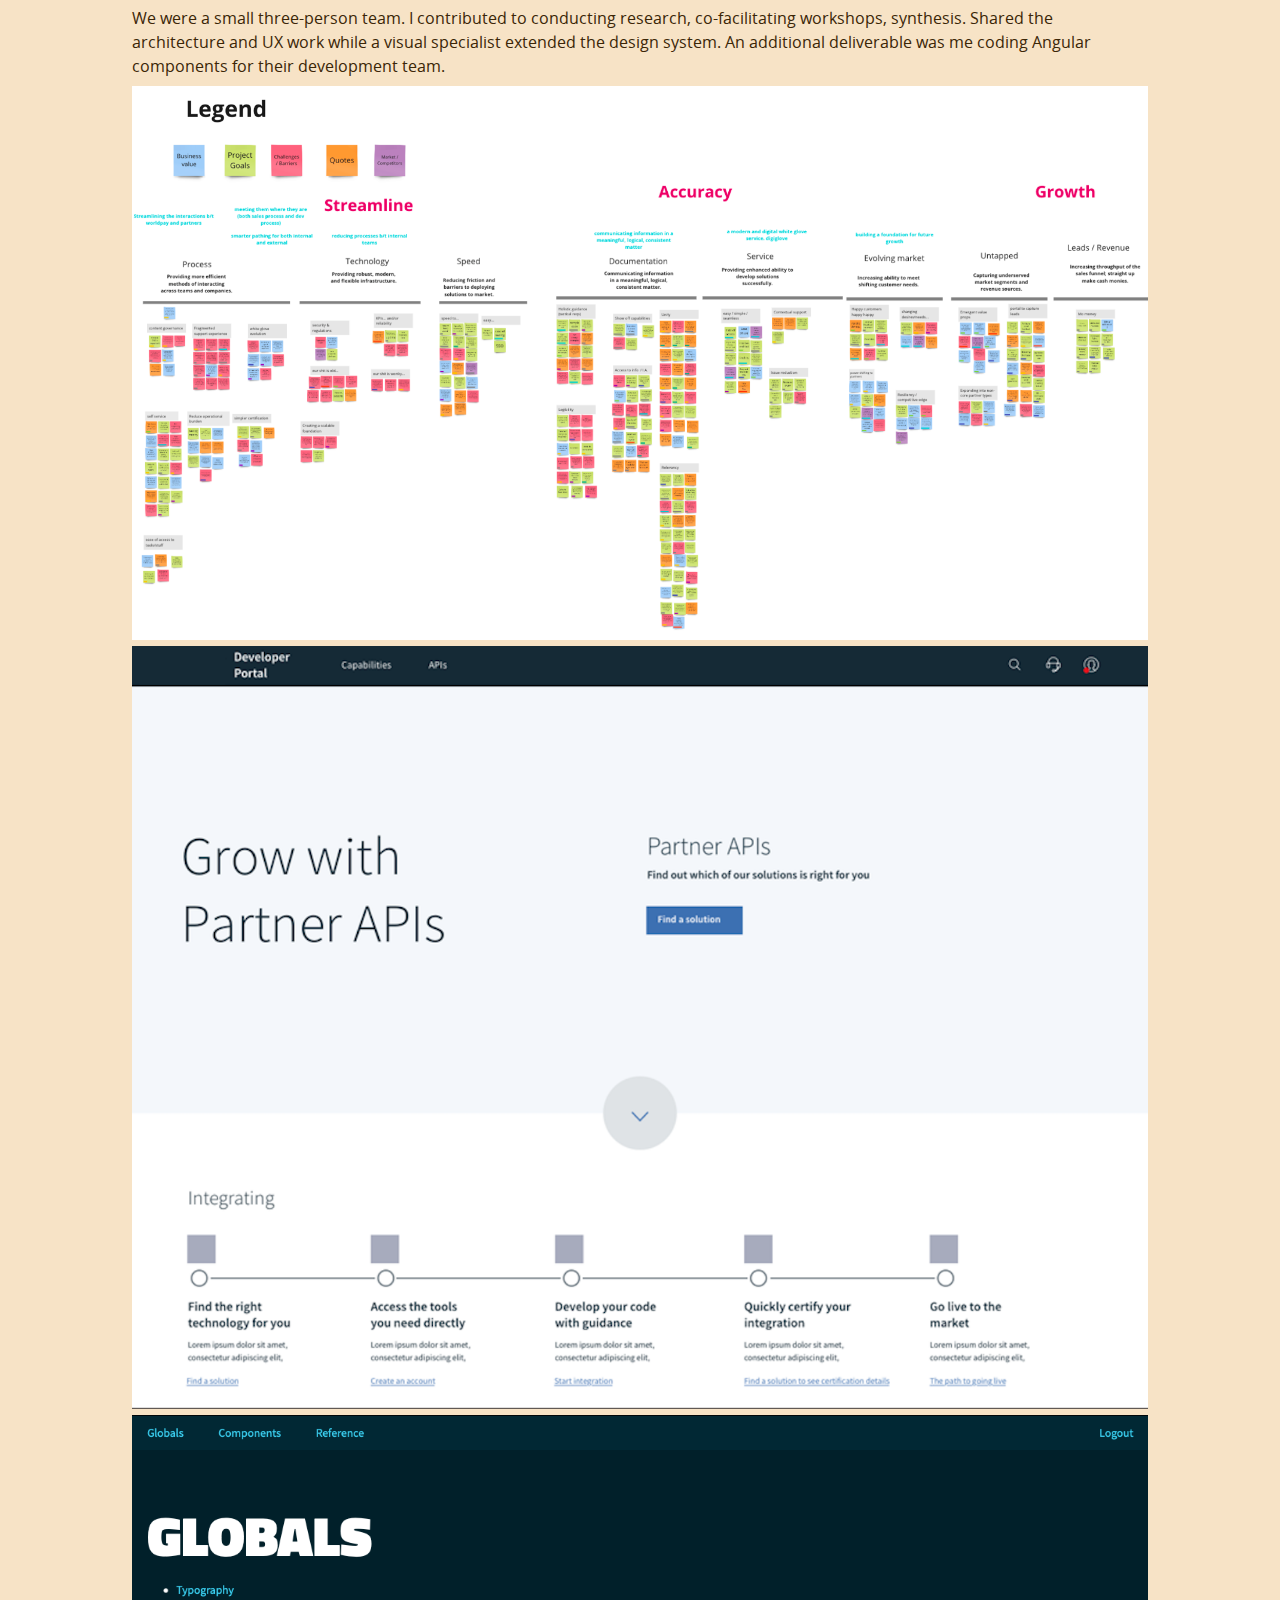
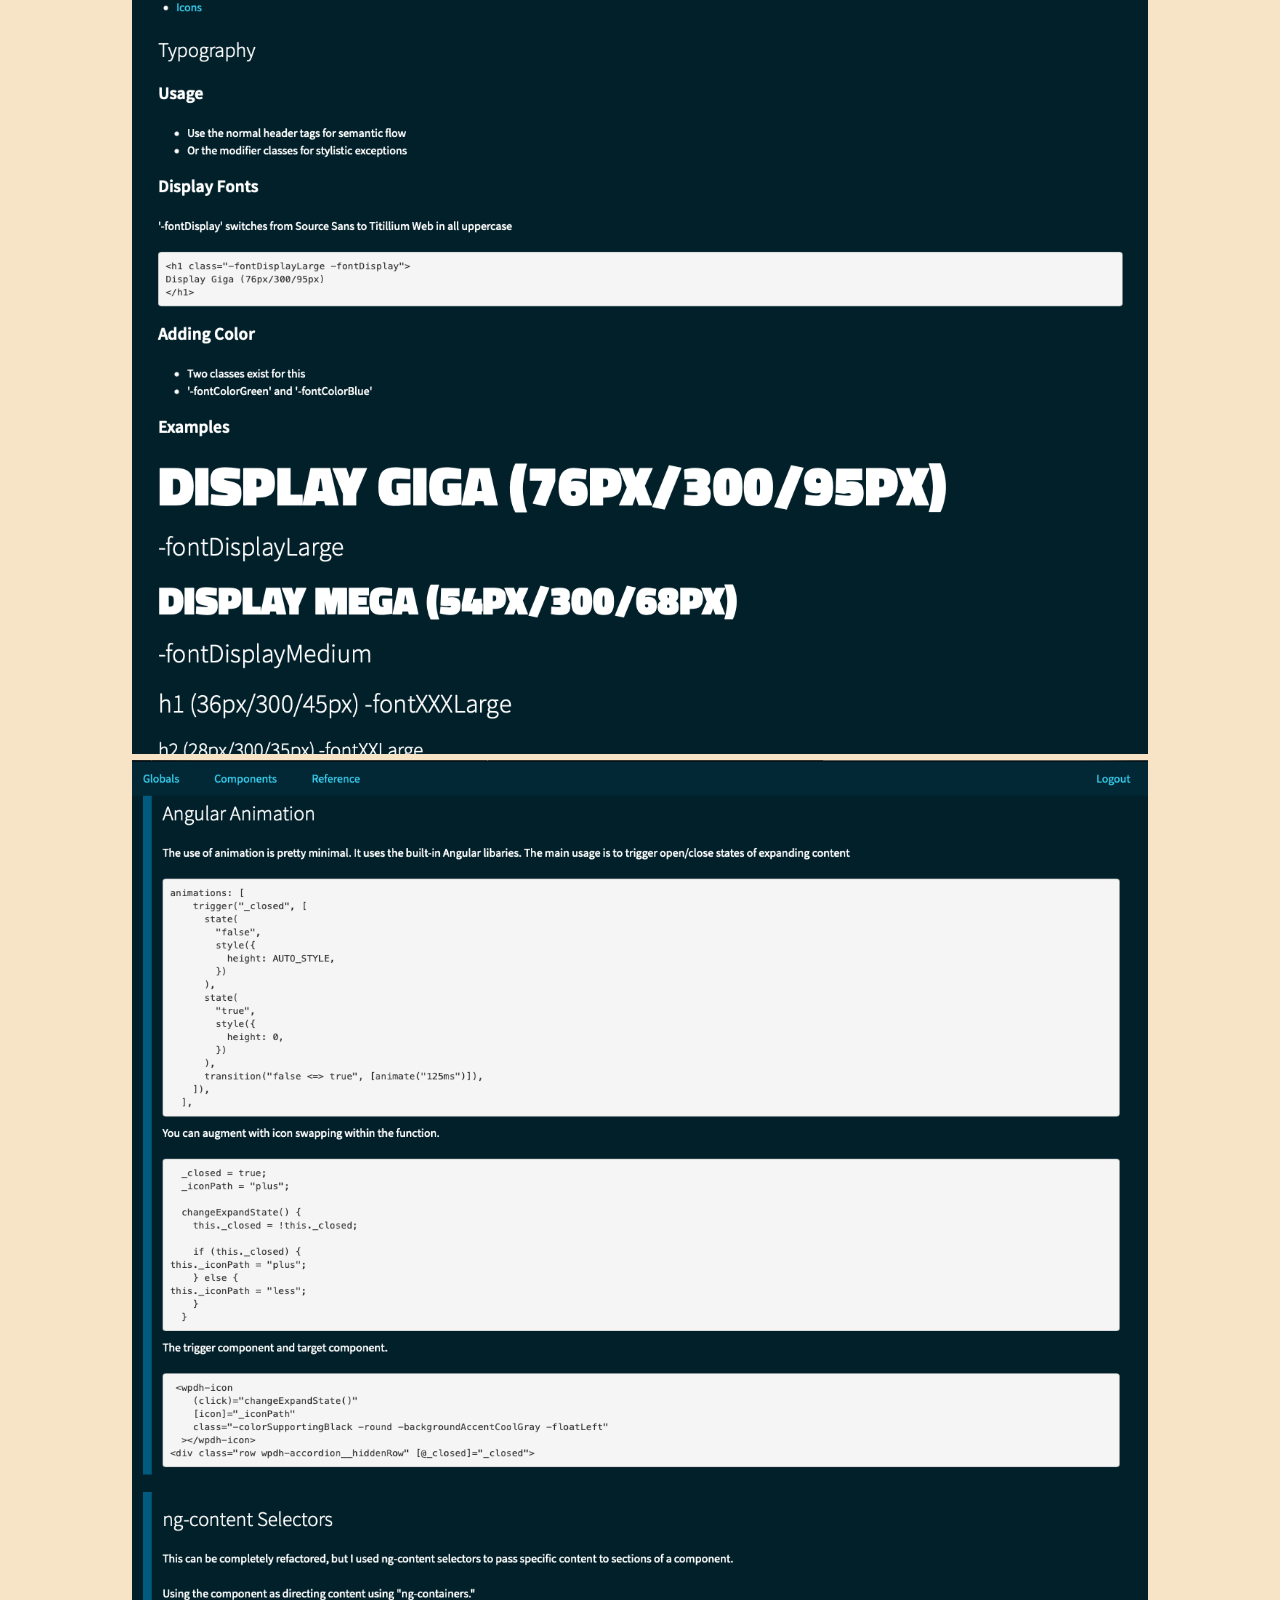
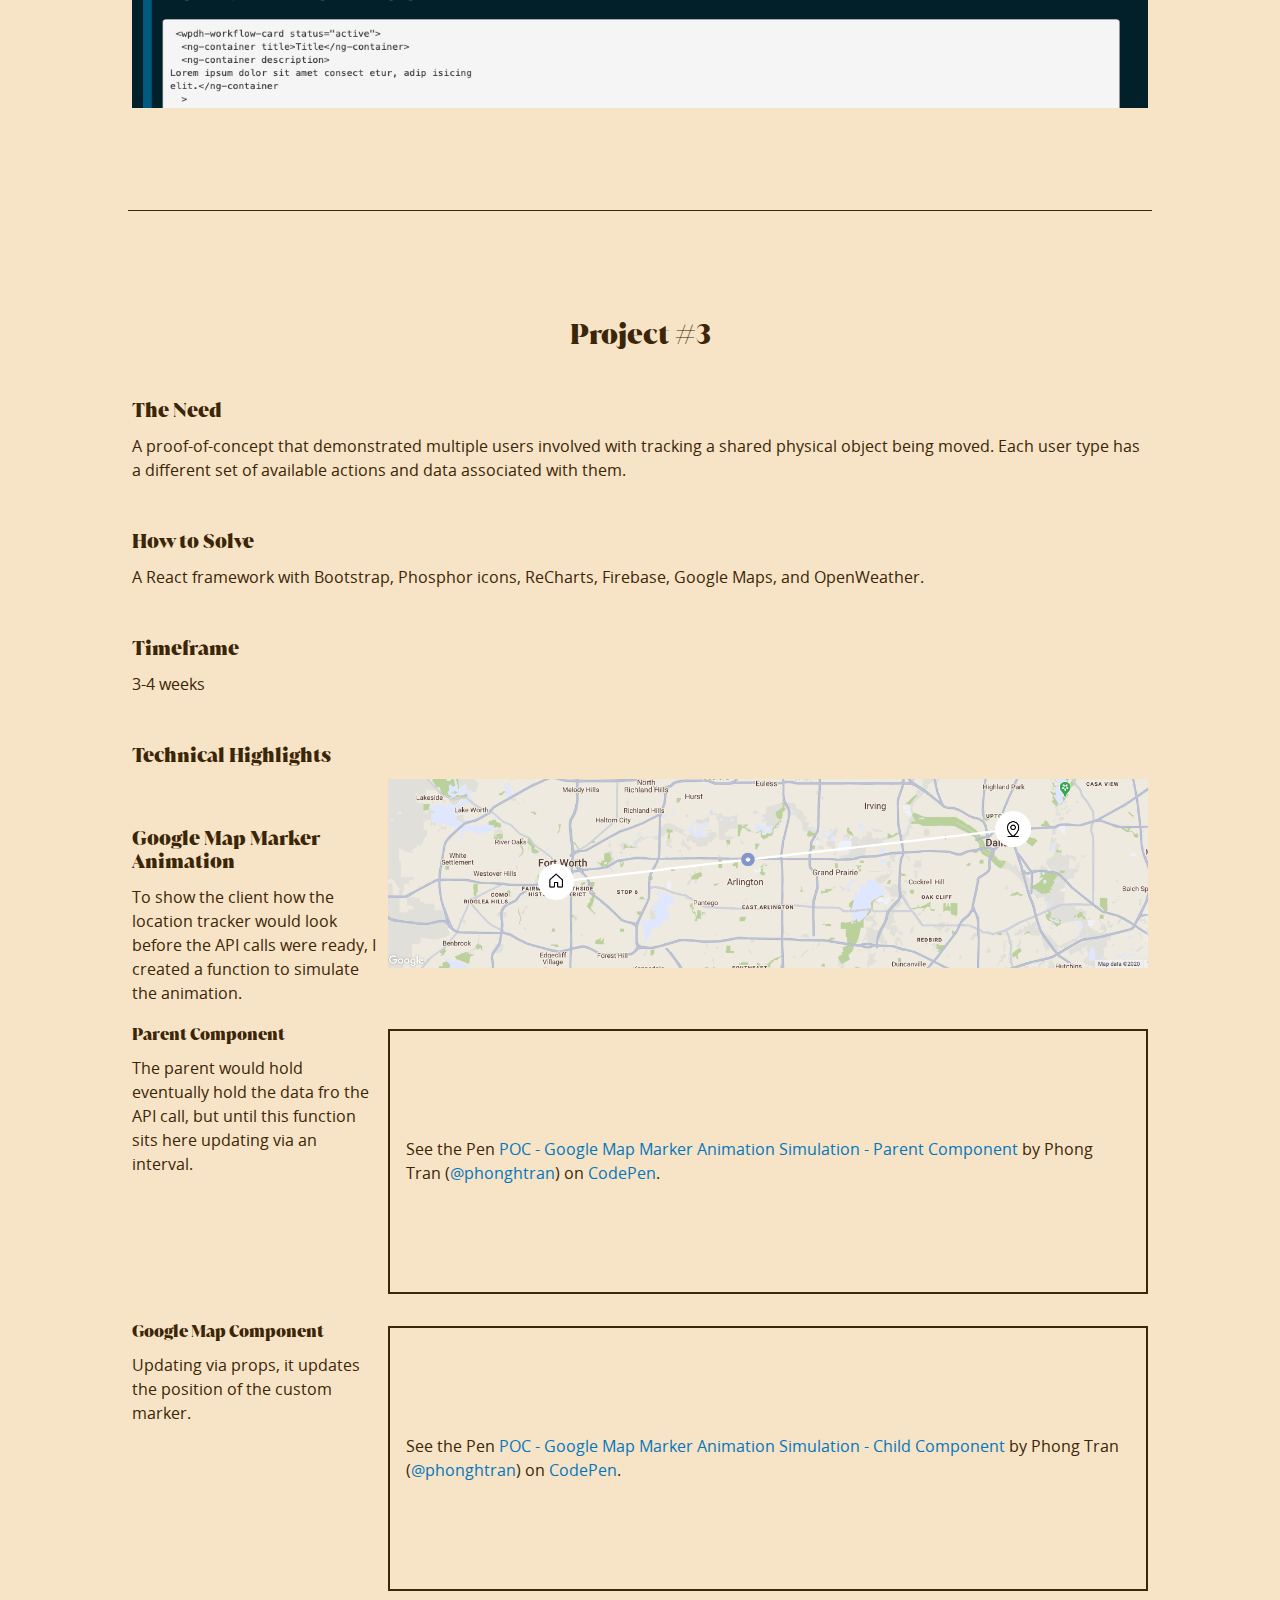
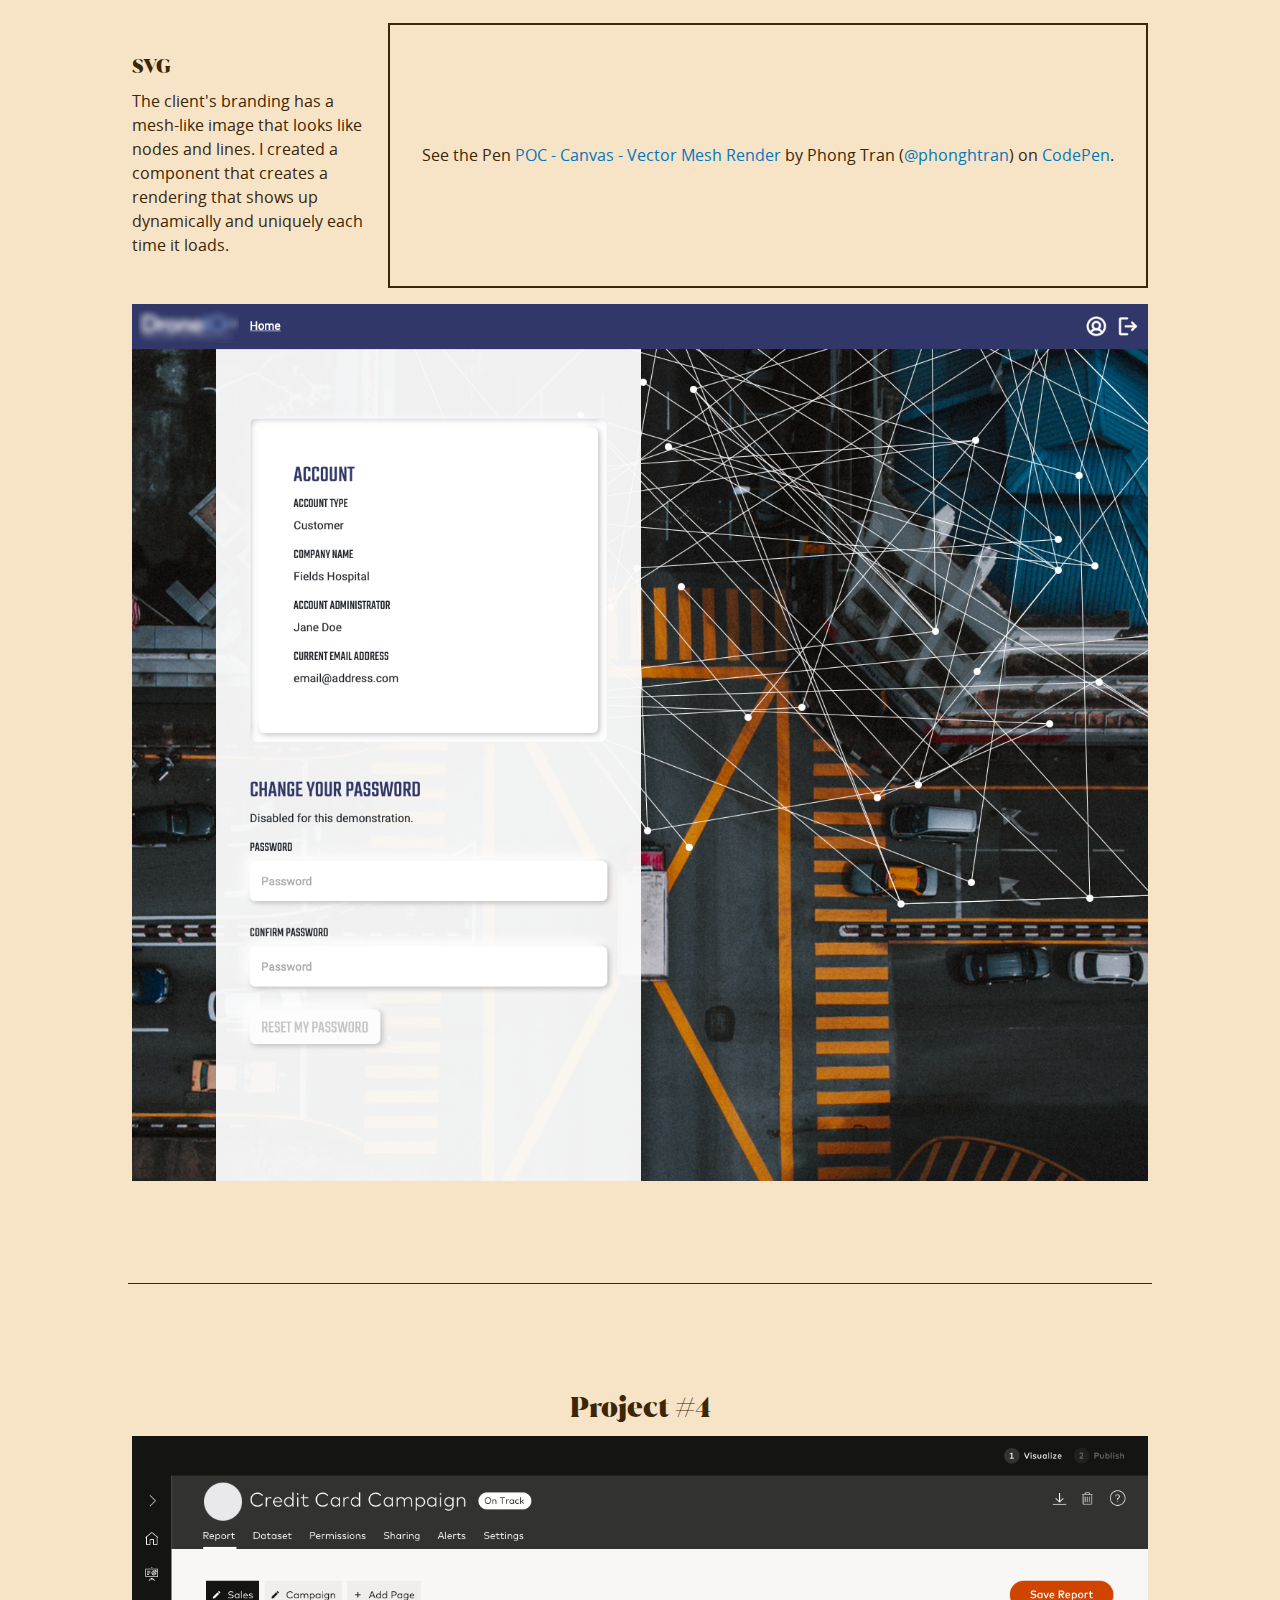
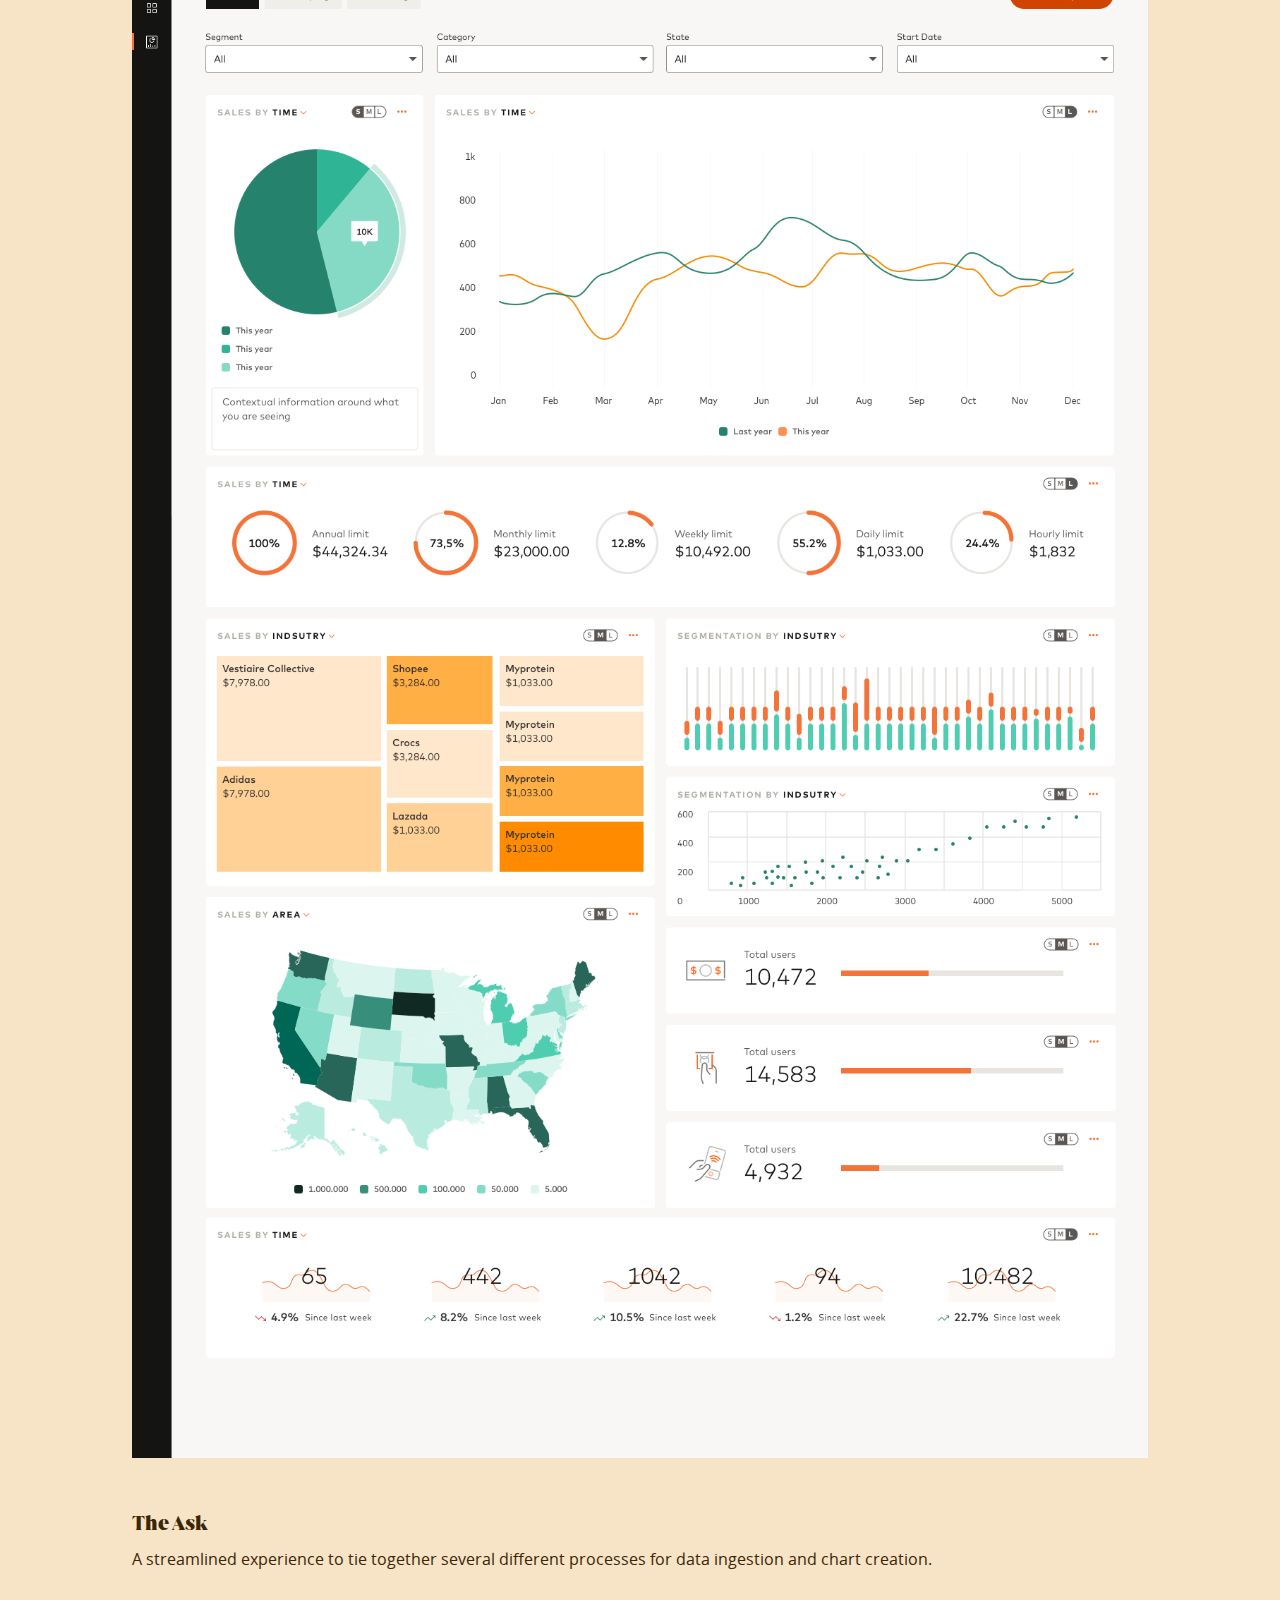
==== commit 1b728594: "moving screenshots" ====
--- a/index.html
+++ b/index.html
@@ -171,8 +171,7 @@
     <h2 class="headlineCenter">Project #1</h3>
       <div class="row">
         <div class="col-sm-12">
-          <img alt="screenshot of before and after " src="assets/images/obv8.jpg" />
-          <small>Before &amp; after</small>
+
 
 
 
@@ -231,6 +230,11 @@
 
             </div>
           </div>
+
+          <h4>Before &amp; After</h4>
+          <img alt="screenshot of before and after " src="assets/images/obv8.jpg" />
+
+
           <h4>Final Designs</h4>
           <img alt="screenshot of  final screens " src="assets/images/obv7.png" />
           <img alt="screenshot of  final screens " src="assets/images/obv4.png" />
